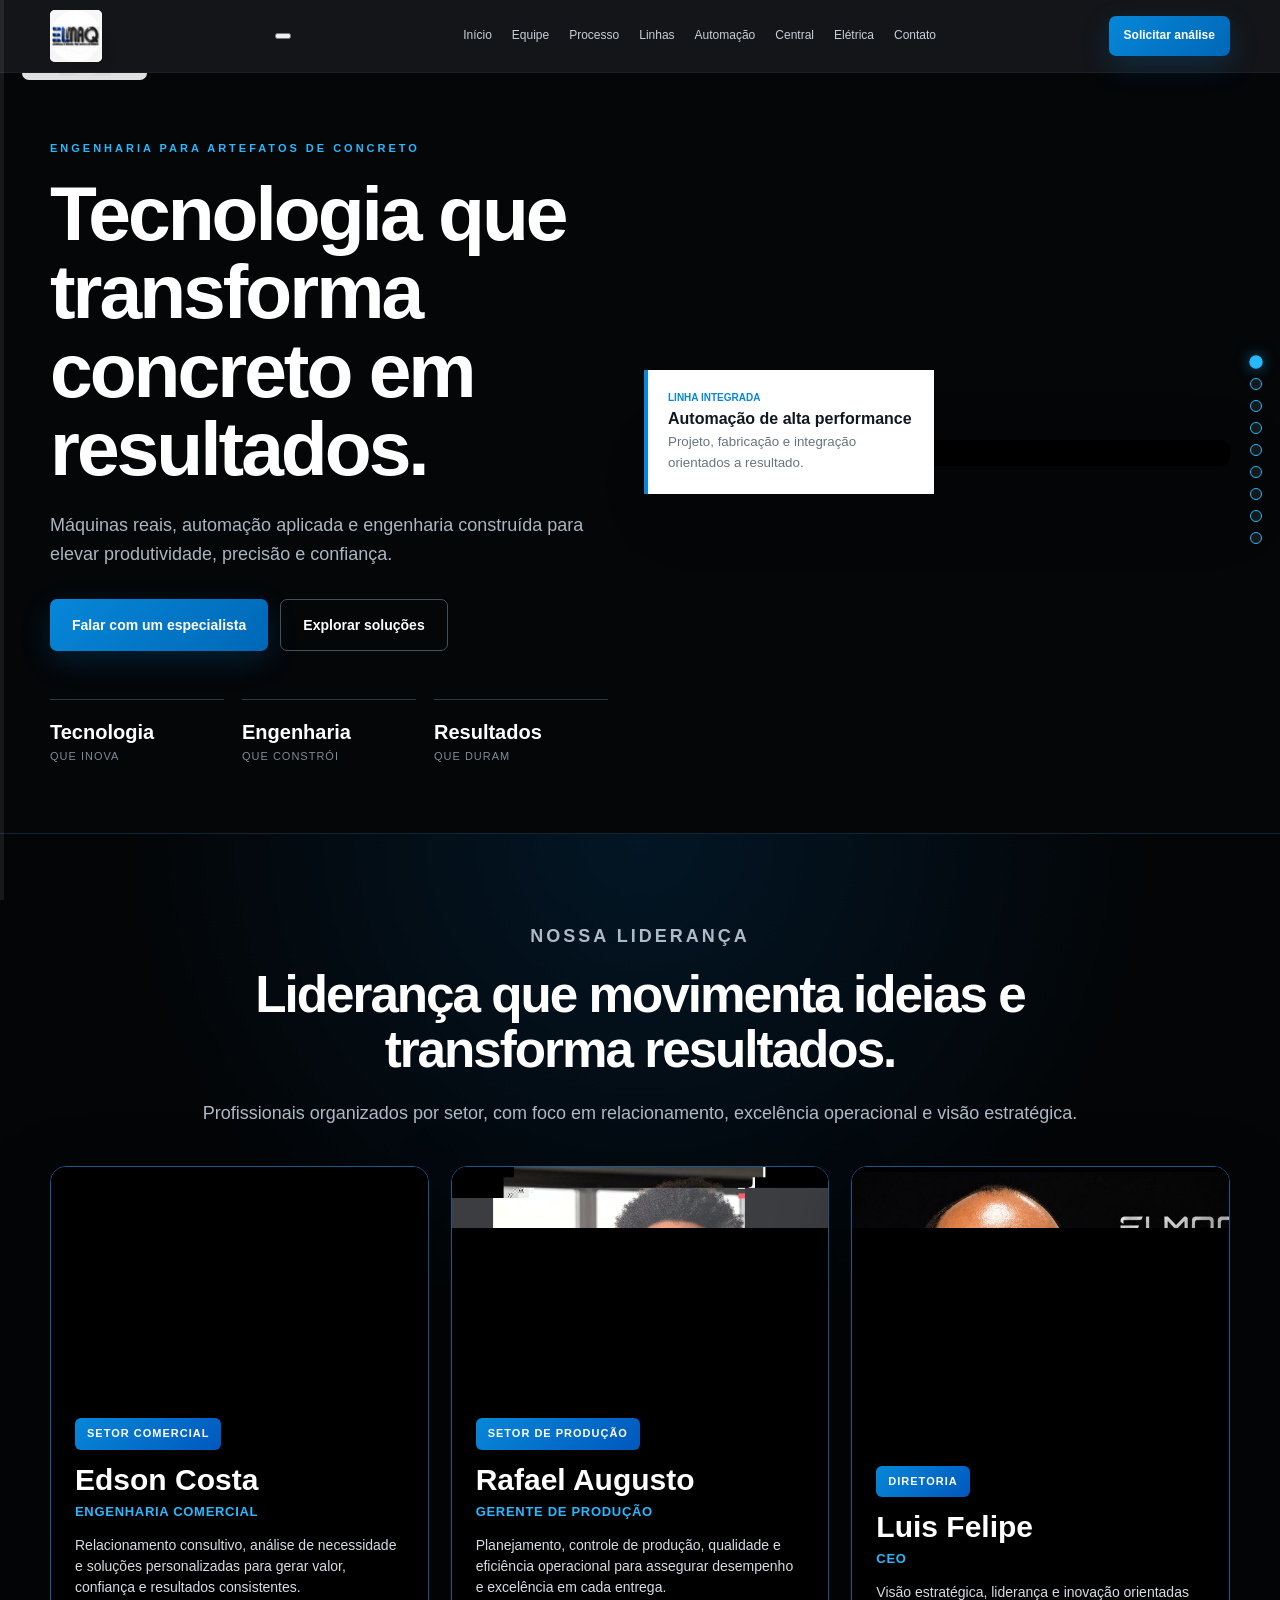
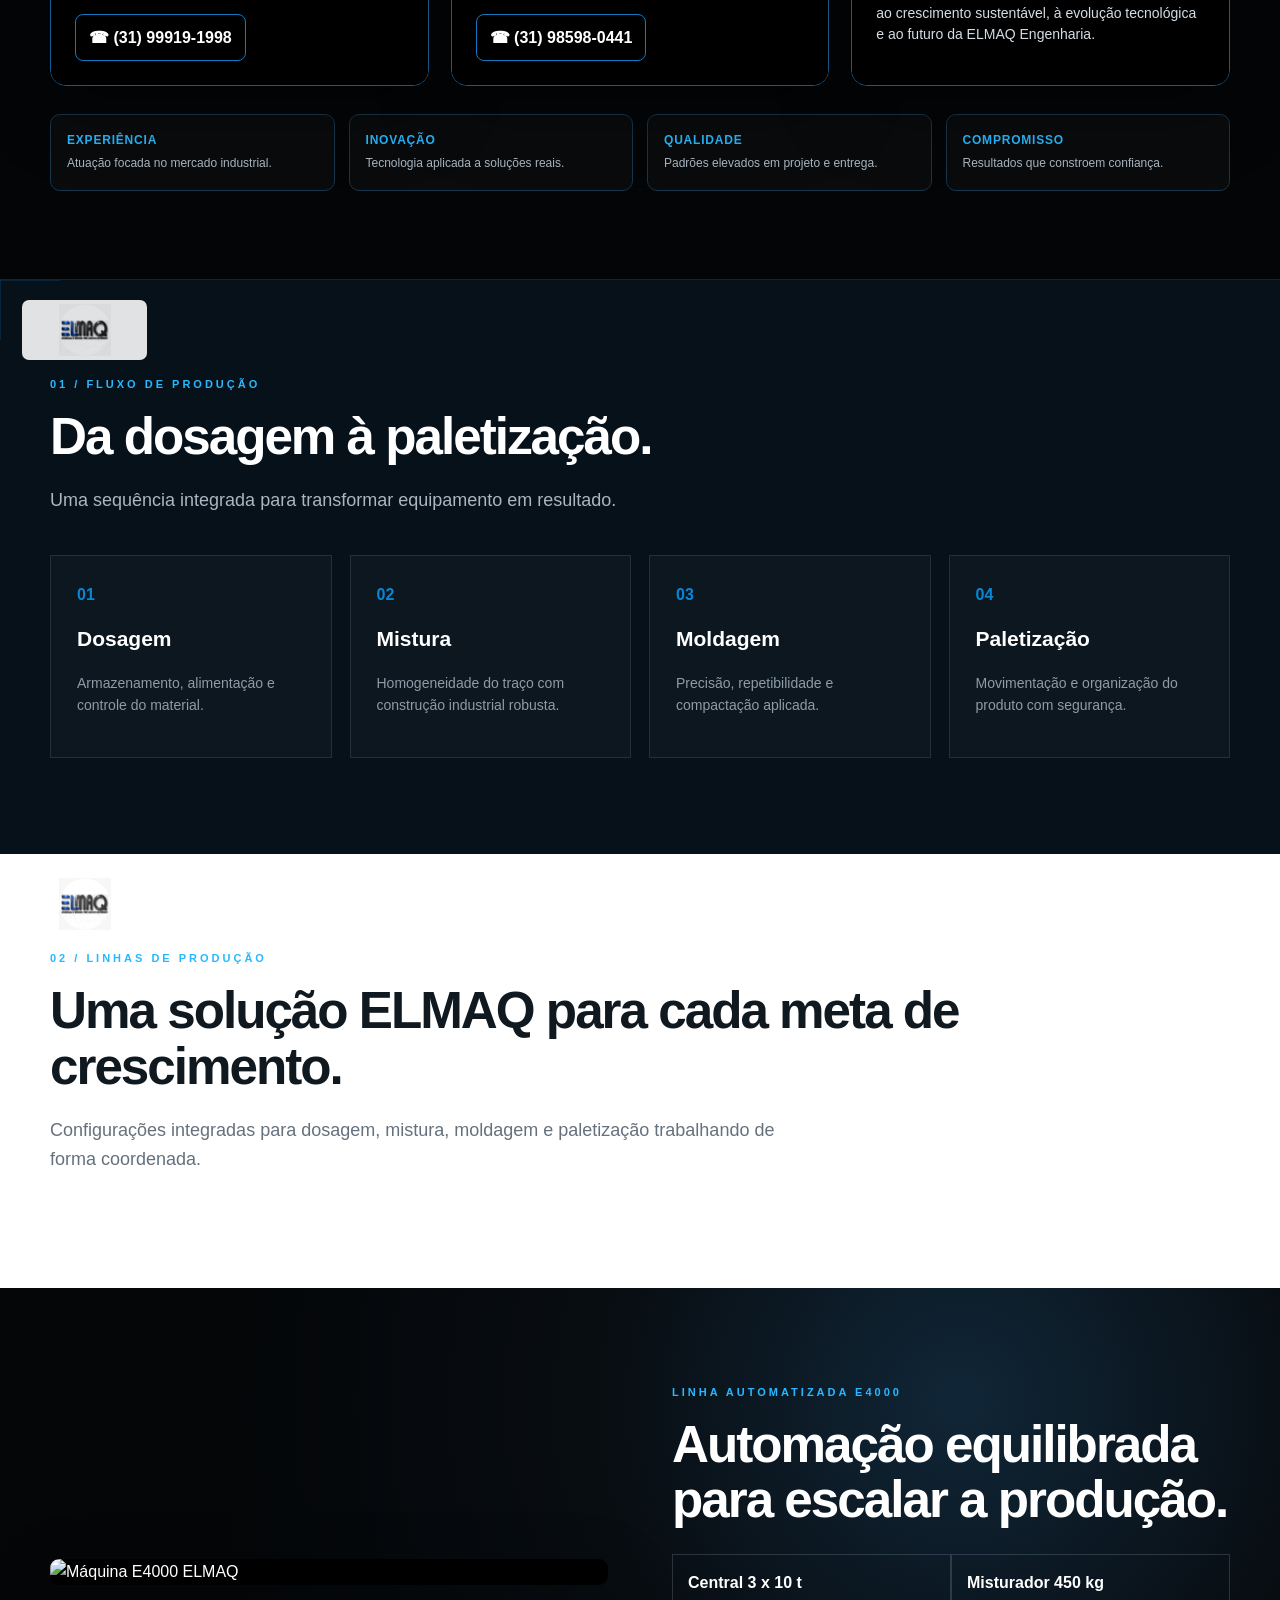
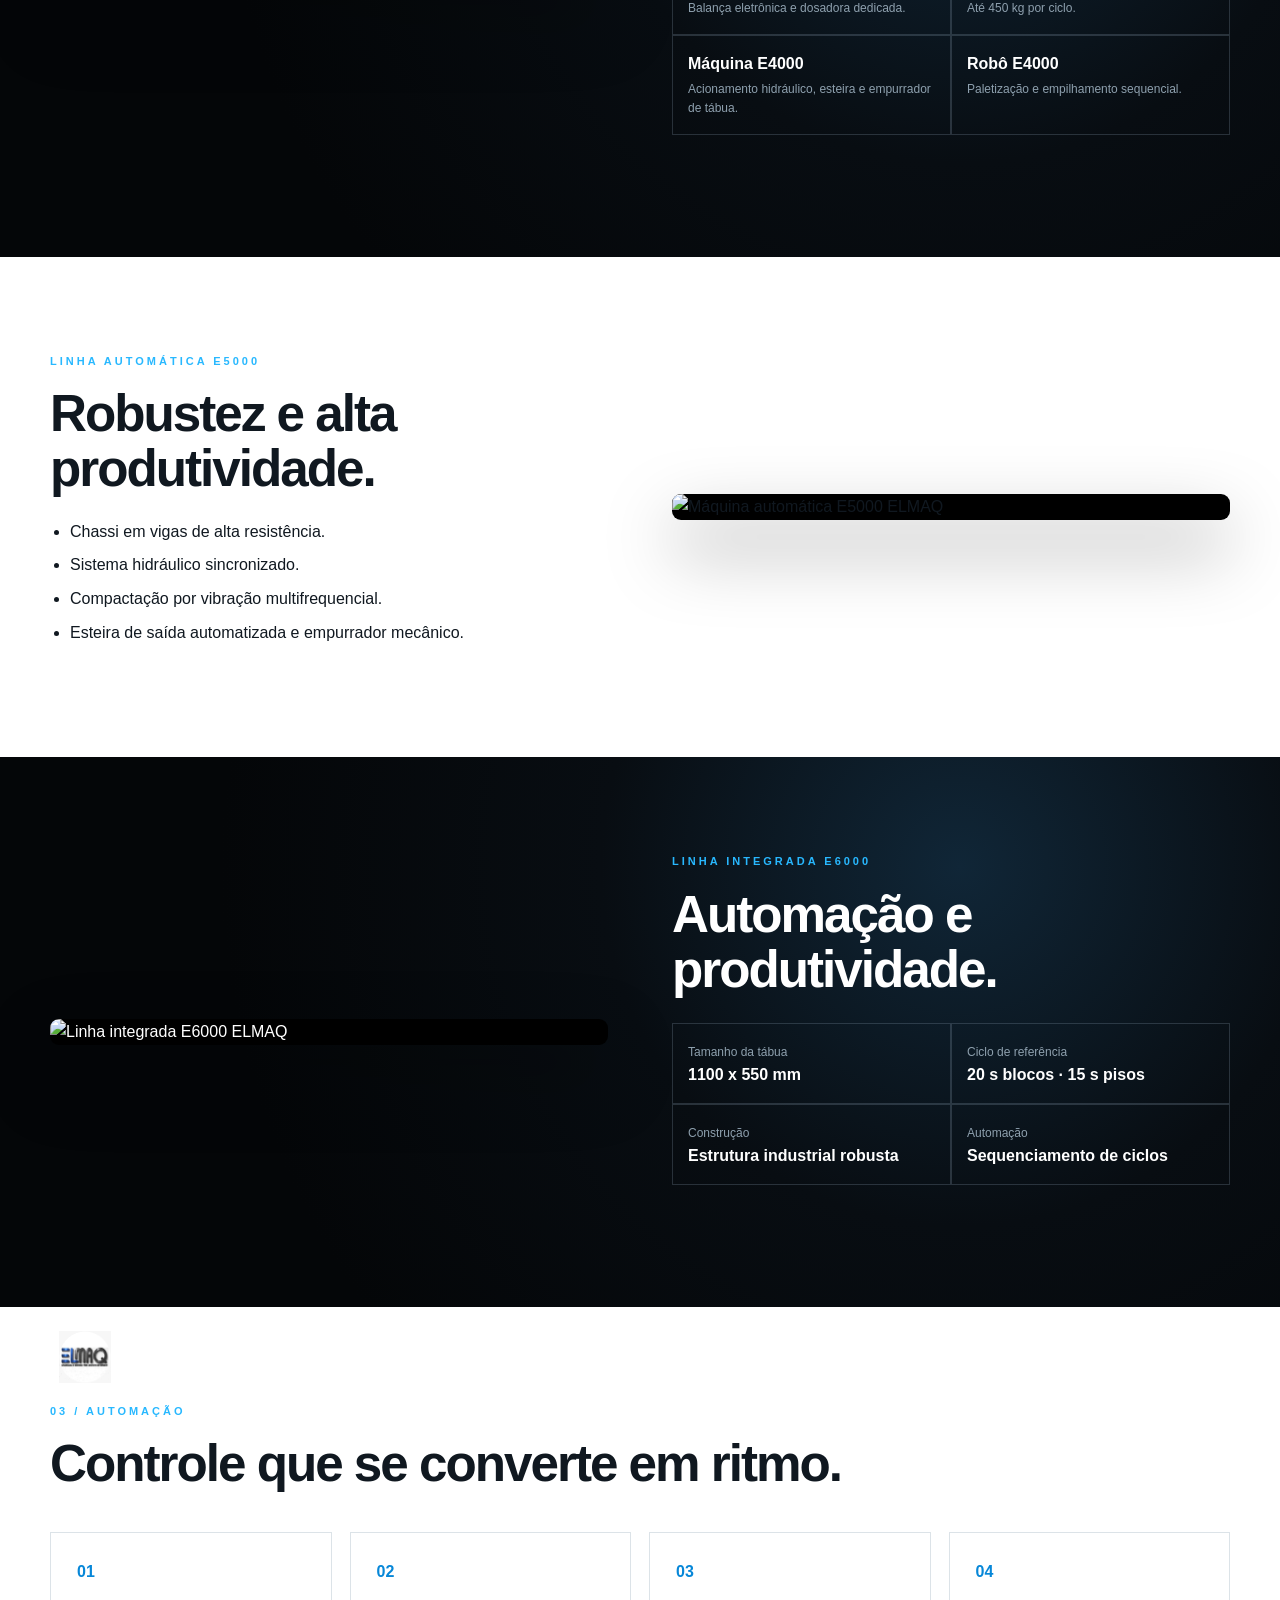
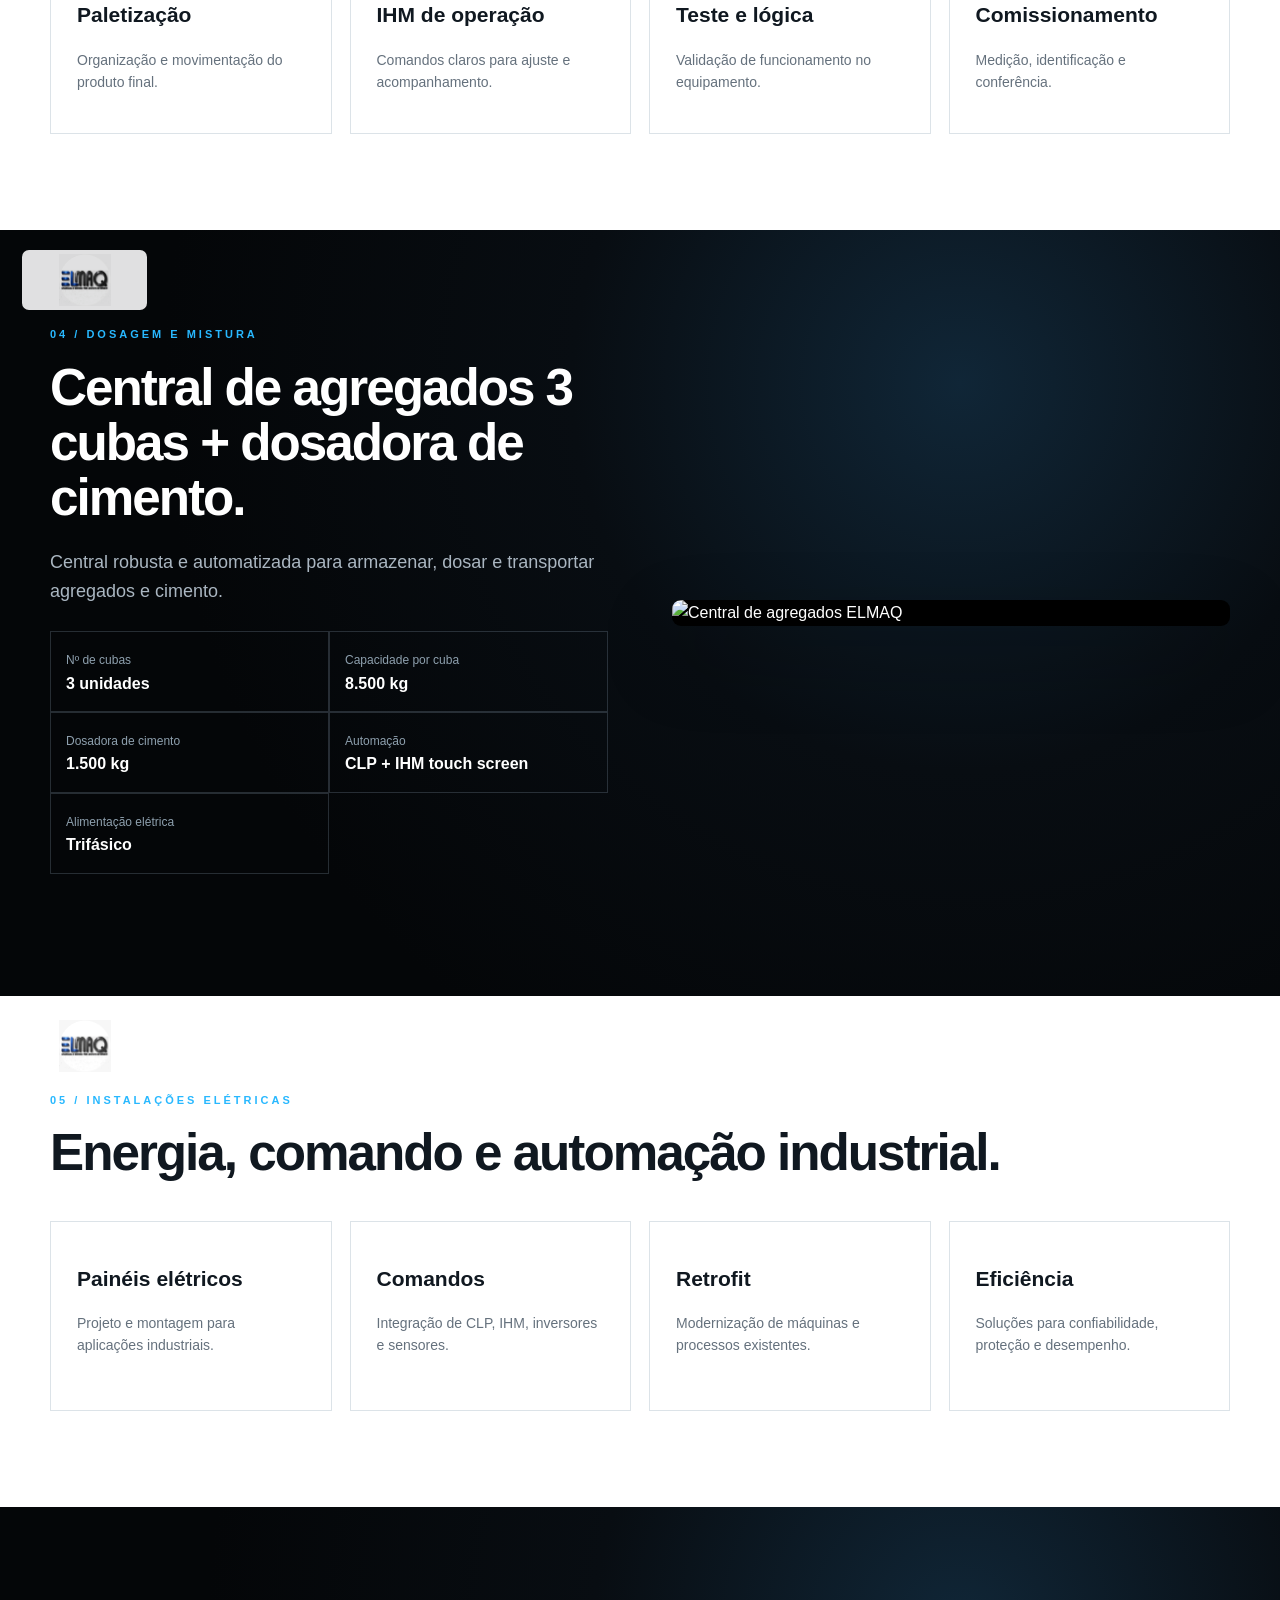
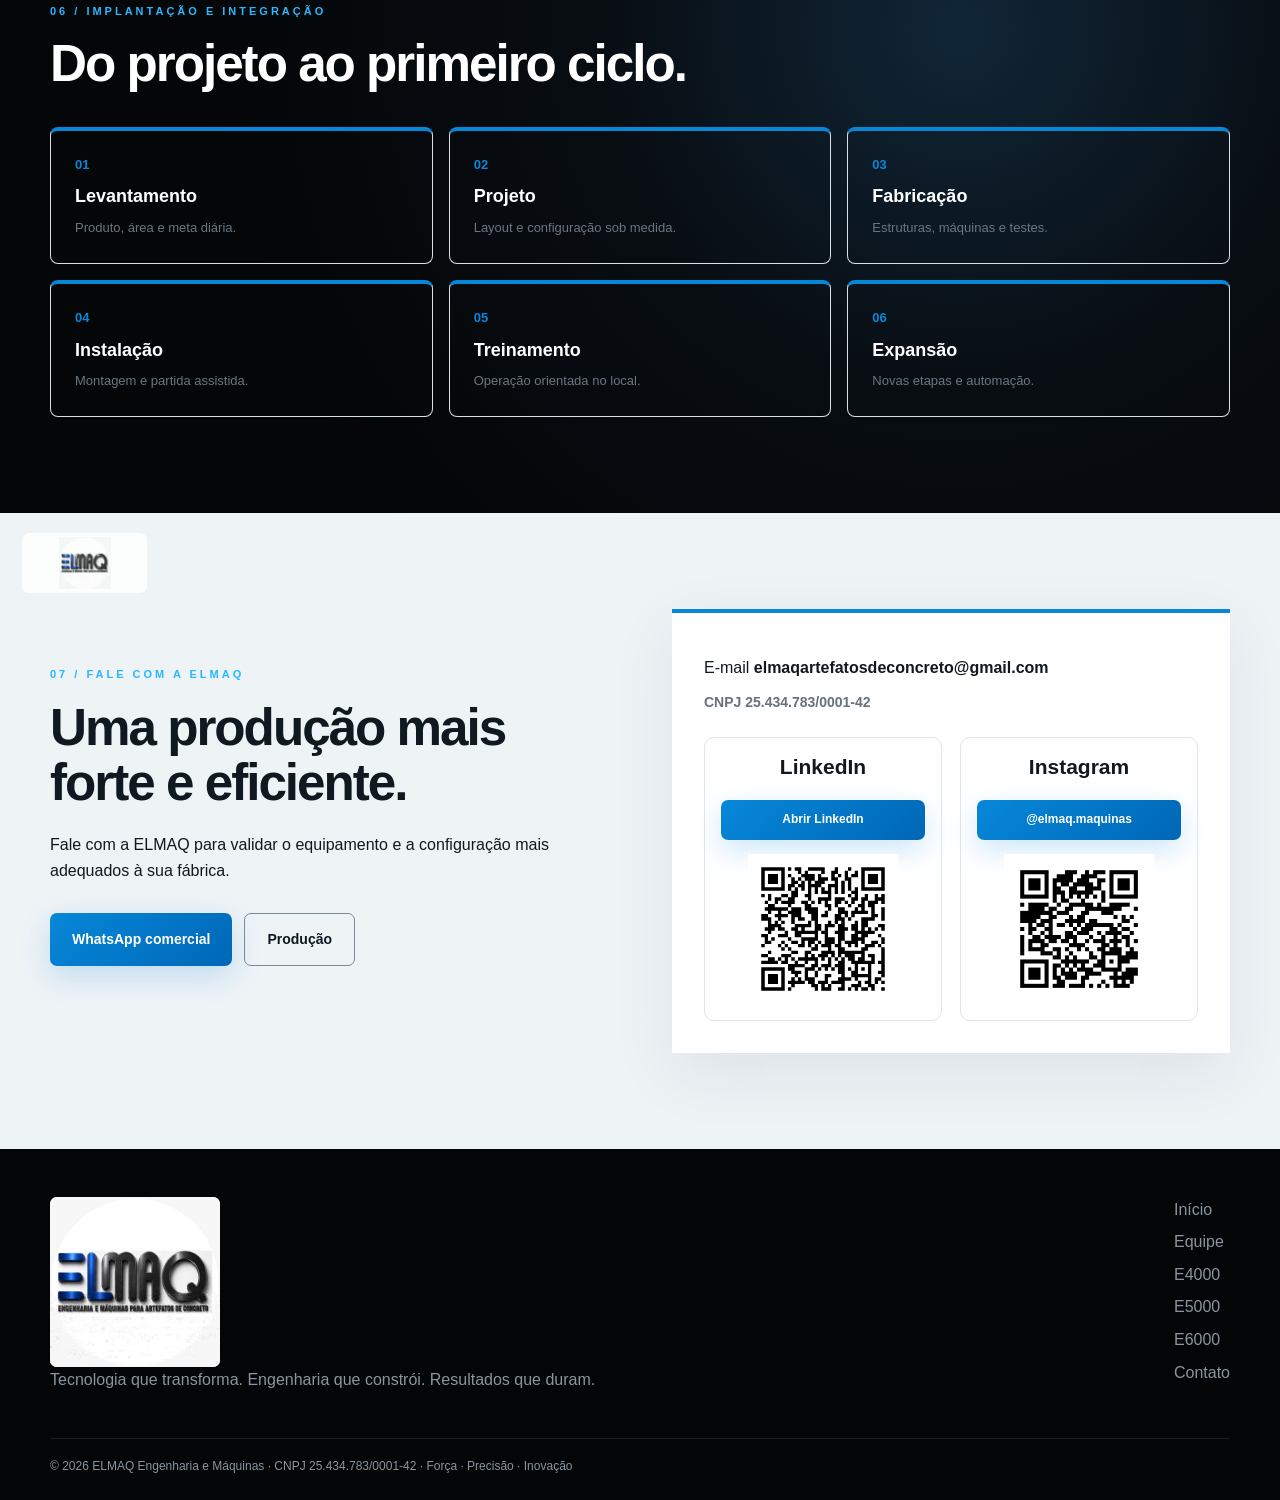
==== index.html @ 91c60cac "Atualização completa: logo, equipe, rolagem e correções gerais" ====
<!doctype html>
<html lang="pt-BR">
<head>
  <meta charset="utf-8" />
  <meta name="viewport" content="width=device-width,initial-scale=1" />
  <title>ELMAQ Engenharia | Máquinas para Artefatos de Concreto</title>
  <meta name="description" content="ELMAQ Engenharia — máquinas, automação, dosagem, mistura, elétrica e integração para artefatos de concreto." />
  <link rel="canonical" href="https://elmaq-engenharia-site.vercel.app/" />
  <link rel="icon" type="image/jpeg" href="/assets/logo-elmaq-site.jpg?v=6" />
  <meta property="og:title" content="ELMAQ Engenharia | Máquinas para Artefatos de Concreto" />
  <meta property="og:description" content="Tecnologia, máquinas e automação para transformar concreto em resultados." />
  <meta property="og:image" content="https://elmaq-engenharia-site.vercel.app/assets/logo-elmaq-site.jpg?v=6" />
  <meta property="og:url" content="https://elmaq-engenharia-site.vercel.app/" />
  <meta property="og:type" content="website" />
  <meta property="og:locale" content="pt_BR" />
  <meta name="twitter:card" content="summary_large_image" />
  <meta name="twitter:title" content="ELMAQ Engenharia | Máquinas para Artefatos de Concreto" />
  <meta name="twitter:description" content="Máquinas, automação e engenharia para artefatos de concreto." />
  <meta name="twitter:image" content="https://elmaq-engenharia-site.vercel.app/assets/logo-elmaq-site.jpg?v=6" />
  <link rel="stylesheet" href="styles.css?v=6" />
  <link rel="stylesheet" href="team.css?v=6" />
</head>
<body>
<div class="scroll-progress" aria-hidden="true"><span></span></div>
<aside class="scroll-nav" aria-label="Navegação rápida">
  <a href="#inicio" data-label="Início" class="active"></a>
  <a href="#equipe-elmaq" data-label="Equipe"></a>
  <a href="#fluxo" data-label="Processo"></a>
  <a href="#linhas" data-label="Linhas"></a>
  <a href="#automacao" data-label="Automação"></a>
  <a href="#central" data-label="Central"></a>
  <a href="#energia" data-label="Elétrica"></a>
  <a href="#implantacao" data-label="Implantação"></a>
  <a href="#contato" data-label="Contato"></a>
</aside>

<header class="topbar">
  <a class="brand brand-image" href="#inicio"><img src="assets/logo-elmaq-site.jpg?v=6" alt="ELMAQ Engenharia e Máquinas para Artefatos de Concreto" /></a>
  <button class="menu-toggle" type="button" aria-label="Abrir menu" aria-expanded="false" aria-controls="main-menu"><span></span><span></span><span></span></button>
  <nav id="main-menu" class="main-menu">
    <a href="#inicio">Início</a><a href="#equipe-elmaq">Equipe</a><a href="#fluxo">Processo</a><a href="#linhas">Linhas</a><a href="#automacao">Automação</a><a href="#central">Central</a><a href="#energia">Elétrica</a><a href="#contato">Contato</a>
  </nav>
  <a class="btn btn-sm topbar-cta" href="https://wa.me/5531999191998" target="_blank" rel="noopener">Solicitar análise</a>
</header>

<main>
<section id="inicio" class="hero section-dark tracked-section">
  <img class="section-logo" src="assets/logo-elmaq-site.jpg?v=6" alt="" aria-hidden="true" />
  <div class="wrap hero-grid reveal">
    <div><p class="eyebrow">Engenharia para artefatos de concreto</p><h1>Tecnologia que transforma concreto em resultados.</h1><p class="lead">Máquinas reais, automação aplicada e engenharia construída para elevar produtividade, precisão e confiança.</p><div class="actions"><a class="btn" href="https://wa.me/5531999191998" target="_blank" rel="noopener">Falar com um especialista</a><a class="btn ghost" href="#linhas">Explorar soluções</a></div><div class="stats"><div><strong>Tecnologia</strong><span>que inova</span></div><div><strong>Engenharia</strong><span>que constrói</span></div><div><strong>Resultados</strong><span>que duram</span></div></div></div>
    <div class="hero-media"><img src="https://elmaq-engenharia.gaunt-zephyr-1m.chatgpt.site/images/linha-integrada-e6000-nova.webp" alt="Linha integrada E6000 ELMAQ" /><div class="media-card"><span>Linha integrada</span><strong>Automação de alta performance</strong><small>Projeto, fabricação e integração orientados a resultado.</small></div></div>
  </div>
</section>

<section id="equipe-elmaq" class="elmaq-team tracked-section">
  <div class="wrap">
    <div class="elmaq-team-head reveal"><p class="eyebrow">Nossa liderança</p><h2>Liderança que movimenta ideias e transforma resultados.</h2><p>Profissionais organizados por setor, com foco em relacionamento, excelência operacional e visão estratégica.</p></div>
    <div class="elmaq-team-grid reveal">
      <article class="elmaq-person"><img src="assets/edson-costa.jpg?v=6" alt="Edson Costa - Engenharia Comercial"><div class="elmaq-person-content"><span class="elmaq-sector">Setor Comercial</span><h3>Edson Costa</h3><span class="elmaq-role">Engenharia Comercial</span><p>Relacionamento consultivo, análise de necessidade e soluções personalizadas para gerar valor, confiança e resultados consistentes.</p><a class="elmaq-contact" href="tel:+5531999191998">☎ (31) 99919-1998</a></div></article>
      <article class="elmaq-person"><img src="assets/rafael-augusto.jpg?v=6" alt="Rafael Augusto - Gerente de Produção"><div class="elmaq-person-content"><span class="elmaq-sector">Setor de Produção</span><h3>Rafael Augusto</h3><span class="elmaq-role">Gerente de Produção</span><p>Planejamento, controle de produção, qualidade e eficiência operacional para assegurar desempenho e excelência em cada entrega.</p><a class="elmaq-contact" href="tel:+5531985980441">☎ (31) 98598-0441</a></div></article>
      <article class="elmaq-person"><img src="assets/luis-felipe.jpg?v=6" alt="Luis Felipe - CEO da ELMAQ Engenharia"><div class="elmaq-person-content"><span class="elmaq-sector">Diretoria</span><h3>Luis Felipe</h3><span class="elmaq-role">CEO</span><p>Visão estratégica, liderança e inovação orientadas ao crescimento sustentável, à evolução tecnológica e ao futuro da ELMAQ Engenharia.</p></div></article>
    </div>
    <div class="elmaq-values reveal"><div class="elmaq-value"><strong>Experiência</strong><span>Atuação focada no mercado industrial.</span></div><div class="elmaq-value"><strong>Inovação</strong><span>Tecnologia aplicada a soluções reais.</span></div><div class="elmaq-value"><strong>Qualidade</strong><span>Padrões elevados em projeto e entrega.</span></div><div class="elmaq-value"><strong>Compromisso</strong><span>Resultados que constroem confiança.</span></div></div>
  </div>
</section>

<section id="fluxo" class="section section-grid-bg section-dark tracked-section"><img class="section-logo" src="assets/logo-elmaq-site.jpg?v=6" alt="" aria-hidden="true" /><div class="wrap reveal"><p class="eyebrow">01 / Fluxo de produção</p><h2>Da dosagem à paletização.</h2><p class="lead">Uma sequência integrada para transformar equipamento em resultado.</p><div class="cards four process"><article class="card dark"><span>01</span><h3>Dosagem</h3><p>Armazenamento, alimentação e controle do material.</p></article><article class="card dark"><span>02</span><h3>Mistura</h3><p>Homogeneidade do traço com construção industrial robusta.</p></article><article class="card dark"><span>03</span><h3>Moldagem</h3><p>Precisão, repetibilidade e compactação aplicada.</p></article><article class="card dark"><span>04</span><h3>Paletização</h3><p>Movimentação e organização do produto com segurança.</p></article></div></div></section>

<section id="linhas" class="section tracked-section"><img class="section-logo" src="assets/logo-elmaq-site.jpg?v=6" alt="" aria-hidden="true" /><div class="wrap reveal"><p class="eyebrow">02 / Linhas de produção</p><h2>Uma solução ELMAQ para cada meta de crescimento.</h2><p class="section-intro">Configurações integradas para dosagem, mistura, moldagem e paletização trabalhando de forma coordenada.</p></div></section>

<section id="e4000" class="section machine-section section-dark tracked-section"><div class="wrap feature-grid reveal"><div class="feature-media"><img src="https://elmaq-engenharia.gaunt-zephyr-1m.chatgpt.site/images/maquina-frontal-premium.webp" alt="Máquina E4000 ELMAQ" /></div><div><p class="eyebrow">Linha automatizada E4000</p><h2>Automação equilibrada para escalar a produção.</h2><div class="mini-grid"><div><strong>Central 3 x 10 t</strong><span>Balança eletrônica e dosadora dedicada.</span></div><div><strong>Misturador 450 kg</strong><span>Até 450 kg por ciclo.</span></div><div><strong>Máquina E4000</strong><span>Acionamento hidráulico, esteira e empurrador de tábua.</span></div><div><strong>Robô E4000</strong><span>Paletização e empilhamento sequencial.</span></div></div></div></div></section>

<section id="e5000" class="section machine-section tracked-section"><div class="wrap feature-grid reverse reveal"><div><p class="eyebrow">Linha automática E5000</p><h2>Robustez e alta produtividade.</h2><ul class="tech-list"><li>Chassi em vigas de alta resistência.</li><li>Sistema hidráulico sincronizado.</li><li>Compactação por vibração multifrequencial.</li><li>Esteira de saída automatizada e empurrador mecânico.</li></ul></div><div class="feature-media"><img src="https://elmaq-engenharia.gaunt-zephyr-1m.chatgpt.site/images/maquina-correia-frontal.webp" alt="Máquina automática E5000 ELMAQ" /></div></div></section>

<section id="e6000" class="section machine-section section-dark tracked-section"><div class="wrap feature-grid reveal"><div class="feature-media"><img src="https://elmaq-engenharia.gaunt-zephyr-1m.chatgpt.site/images/linha-integrada-e6000-nova.webp" alt="Linha integrada E6000 ELMAQ" /></div><div><p class="eyebrow">Linha integrada E6000</p><h2>Automação e produtividade.</h2><div class="specs dark-specs"><div><span>Tamanho da tábua</span><strong>1100 x 550 mm</strong></div><div><span>Ciclo de referência</span><strong>20 s blocos · 15 s pisos</strong></div><div><span>Construção</span><strong>Estrutura industrial robusta</strong></div><div><span>Automação</span><strong>Sequenciamento de ciclos</strong></div></div></div></div></section>

<section id="automacao" class="section tracked-section"><img class="section-logo" src="assets/logo-elmaq-site.jpg?v=6" alt="" aria-hidden="true" /><div class="wrap reveal"><p class="eyebrow">03 / Automação</p><h2>Controle que se converte em ritmo.</h2><div class="cards four"><article class="card"><span>01</span><h3>Paletização</h3><p>Organização e movimentação do produto final.</p></article><article class="card"><span>02</span><h3>IHM de operação</h3><p>Comandos claros para ajuste e acompanhamento.</p></article><article class="card"><span>03</span><h3>Teste e lógica</h3><p>Validação de funcionamento no equipamento.</p></article><article class="card"><span>04</span><h3>Comissionamento</h3><p>Medição, identificação e conferência.</p></article></div></div></section>

<section id="central" class="section section-dark tracked-section"><img class="section-logo" src="assets/logo-elmaq-site.jpg?v=6" alt="" aria-hidden="true" /><div class="wrap feature-grid reverse reveal"><div><p class="eyebrow">04 / Dosagem e mistura</p><h2>Central de agregados 3 cubas + dosadora de cimento.</h2><p class="lead">Central robusta e automatizada para armazenar, dosar e transportar agregados e cimento.</p><div class="specs dark-specs"><div><span>Nº de cubas</span><strong>3 unidades</strong></div><div><span>Capacidade por cuba</span><strong>8.500 kg</strong></div><div><span>Dosadora de cimento</span><strong>1.500 kg</strong></div><div><span>Automação</span><strong>CLP + IHM touch screen</strong></div><div><span>Alimentação elétrica</span><strong>Trifásico</strong></div></div></div><div class="feature-media"><img src="https://elmaq-engenharia.gaunt-zephyr-1m.chatgpt.site/images/central-3-cubas-fundo-preto.png" alt="Central de agregados ELMAQ" /></div></div></section>

<section id="energia" class="section tracked-section"><img class="section-logo" src="assets/logo-elmaq-site.jpg?v=6" alt="" aria-hidden="true" /><div class="wrap reveal"><p class="eyebrow">05 / Instalações elétricas</p><h2>Energia, comando e automação industrial.</h2><div class="cards four"><article class="card"><h3>Painéis elétricos</h3><p>Projeto e montagem para aplicações industriais.</p></article><article class="card"><h3>Comandos</h3><p>Integração de CLP, IHM, inversores e sensores.</p></article><article class="card"><h3>Retrofit</h3><p>Modernização de máquinas e processos existentes.</p></article><article class="card"><h3>Eficiência</h3><p>Soluções para confiabilidade, proteção e desempenho.</p></article></div></div></section>

<section id="implantacao" class="section section-dark tracked-section"><div class="wrap reveal"><p class="eyebrow">06 / Implantação e integração</p><h2>Do projeto ao primeiro ciclo.</h2><div class="steps"><div><b>01</b><strong>Levantamento</strong><span>Produto, área e meta diária.</span></div><div><b>02</b><strong>Projeto</strong><span>Layout e configuração sob medida.</span></div><div><b>03</b><strong>Fabricação</strong><span>Estruturas, máquinas e testes.</span></div><div><b>04</b><strong>Instalação</strong><span>Montagem e partida assistida.</span></div><div><b>05</b><strong>Treinamento</strong><span>Operação orientada no local.</span></div><div><b>06</b><strong>Expansão</strong><span>Novas etapas e automação.</span></div></div></div></section>

<section id="contato" class="section contact tracked-section"><img class="section-logo" src="assets/logo-elmaq-site.jpg?v=6" alt="" aria-hidden="true" /><div class="wrap contact-grid reveal"><div><p class="eyebrow">07 / Fale com a ELMAQ</p><h2>Uma produção mais forte e eficiente.</h2><p>Fale com a ELMAQ para validar o equipamento e a configuração mais adequados à sua fábrica.</p><div class="contact-actions"><a class="btn" href="https://wa.me/5531999191998" target="_blank" rel="noopener">WhatsApp comercial</a><a class="btn ghost dark-ghost" href="https://wa.me/5531985980441" target="_blank" rel="noopener">Produção</a></div></div><div class="contact-card"><a href="mailto:elmaqartefatosdeconcreto@gmail.com">E-mail <strong>elmaqartefatosdeconcreto@gmail.com</strong></a><p><strong>CNPJ 25.434.783/0001-42</strong></p><div class="social-grid"><div><h3>LinkedIn</h3><a class="btn social-btn" href="https://www.linkedin.com/company/elmaq-engenharia-industial-artefatos-de-concreto/" target="_blank" rel="noopener">Abrir LinkedIn</a><img src="assets/qr-code-linkedin-elmaq.png" alt="QR Code LinkedIn ELMAQ" /></div><div><h3>Instagram</h3><a class="btn social-btn" href="https://www.instagram.com/elmaq.maquinas/" target="_blank" rel="noopener">@elmaq.maquinas</a><img src="assets/qr-code-instagram-elmaq.png" alt="QR Code Instagram ELMAQ" /></div></div></div></div></section>
</main>

<footer><div class="wrap footer-grid"><div><img class="footer-logo" src="assets/logo-elmaq-site.jpg?v=6" alt="ELMAQ Engenharia" /><p>Tecnologia que transforma. Engenharia que constrói. Resultados que duram.</p></div><div><a href="#inicio">Início</a><a href="#equipe-elmaq">Equipe</a><a href="#e4000">E4000</a><a href="#e5000">E5000</a><a href="#e6000">E6000</a><a href="#contato">Contato</a></div></div><div class="wrap copyright">© 2026 ELMAQ Engenharia e Máquinas · CNPJ 25.434.783/0001-42 · Força · Precisão · Inovação</div></footer>
<script src="script.js?v=6"></script>
</body>
</html>
---- styles.css ----
:root{--bg:#05070a;--panel:#0b1118;--ink:#101820;--muted:#65717d;--blue:#0787d8;--blue2:#28b8ff;--purple:#7c4dff;--green:#24d1a0;--line:#dce3e8;--white:#fff;--max:1180px}*{box-sizing:border-box}html{scroll-behavior:smooth;scroll-padding-top:82px}body{margin:0;font-family:Inter,Arial,Helvetica,sans-serif;color:var(--ink);background:#fff;line-height:1.6;overflow-x:hidden}a{color:inherit;text-decoration:none}img{display:block;max-width:100%}.wrap{width:min(var(--max),calc(100% - 40px));margin:auto}.scroll-progress{position:fixed;top:0;left:0;right:0;height:4px;z-index:100;background:rgba(255,255,255,.08)}.scroll-progress span{display:block;height:100%;width:0;background:linear-gradient(90deg,var(--blue2),var(--purple),var(--green));box-shadow:0 0 18px rgba(40,184,255,.65)}.scroll-nav{position:fixed;right:18px;top:50%;transform:translateY(-50%);z-index:60;display:flex;flex-direction:column;gap:11px}.scroll-nav a{width:11px;height:11px;border-radius:50%;background:#35505f;border:1px solid #7d99aa;position:relative;transition:.25s}.scroll-nav a.active{background:var(--blue2);transform:scale(1.35);box-shadow:0 0 0 5px rgba(40,184,255,.13)}.scroll-nav a::before{content:attr(data-label);position:absolute;right:20px;top:50%;transform:translateY(-50%) translateX(8px);opacity:0;pointer-events:none;white-space:nowrap;background:#081019;color:#fff;border:1px solid #20313f;padding:5px 8px;border-radius:5px;font-size:10px;transition:.2s}.scroll-nav a:hover::before{opacity:1;transform:translateY(-50%) translateX(0)}.topbar{position:sticky;top:0;z-index:70;display:flex;align-items:center;justify-content:space-between;gap:24px;padding:10px max(20px,calc((100% - var(--max))/2));background:rgba(5,7,10,.94);backdrop-filter:blur(14px);border-bottom:1px solid #18212a;color:#fff}.brand-image img{width:145px;height:52px;object-fit:contain;border-radius:5px;background:#fff}.topbar nav{display:flex;gap:20px;font-size:12px;color:#c8d0d8}.topbar nav a:hover{color:var(--blue2)}.btn{display:inline-flex;align-items:center;justify-content:center;background:linear-gradient(135deg,var(--blue),#0067b7);color:#fff;padding:14px 22px;border-radius:7px;font-weight:800;font-size:14px;box-shadow:0 10px 30px rgba(0,132,220,.2);transition:.2s}.btn:hover{transform:translateY(-2px);box-shadow:0 14px 34px rgba(0,132,220,.3)}.btn-sm{padding:10px 15px;font-size:12px}.ghost{background:transparent;border:1px solid #44515d;box-shadow:none}.dark-ghost{color:#0c1822;border-color:#7a8a96}.section{position:relative;padding:96px 0;overflow:hidden}.section-dark{background-color:#040608;background-image:radial-gradient(circle at 75% 20%,#102637 0,#080d12 34%,#040608 70%);background-repeat:no-repeat;background-size:cover;color:#fff}.section-grid-bg{background-color:#07111a;background-image:linear-gradient(rgba(0,156,255,.15) 1px,transparent 1px),linear-gradient(90deg,rgba(0,156,255,.15) 1px,transparent 1px);background-size:60px 60px}.section-logo{position:absolute;top:20px;left:22px;width:125px;height:60px;object-fit:contain;background:#fff;border-radius:7px;padding:4px;opacity:.88;z-index:1}.eyebrow{text-transform:uppercase;letter-spacing:3px;font-weight:800;font-size:11px;color:var(--blue2);margin:0 0 16px}.hero{min-height:760px;display:flex;align-items:center;background-image:none}.hero-grid,.feature-grid,.contact-grid{display:grid;grid-template-columns:1fr 1fr;gap:64px;align-items:center}h1,h2,h3,p{margin-top:0}h1{font-size:clamp(44px,6vw,78px);line-height:1.02;letter-spacing:-3px;margin-bottom:24px}h2{font-size:clamp(34px,4vw,56px);line-height:1.08;letter-spacing:-2px;margin-bottom:22px}h3{font-size:21px;line-height:1.2}.lead,.section-intro{font-size:18px;color:#aab6c1;max-width:760px}.section:not(.section-dark) .section-intro{color:var(--muted)}.actions,.contact-actions{display:flex;gap:12px;flex-wrap:wrap;margin:30px 0}.stats{display:grid;grid-template-columns:repeat(3,1fr);gap:18px;margin-top:48px}.stats div{border-top:1px solid #2b3742;padding-top:16px}.stats strong,.stats span{display:block}.stats strong{font-size:20px}.stats span{font-size:11px;color:#7f8c98;text-transform:uppercase;letter-spacing:1px}.hero-media,.feature-media{position:relative}.hero-media img,.feature-media img{width:100%;border-radius:9px;background:#000;box-shadow:0 30px 70px rgba(0,0,0,.35)}.media-card{position:absolute;left:-28px;bottom:-28px;background:#fff;color:#101820;padding:20px;width:290px;border-left:4px solid var(--blue)}.media-card span,.media-card strong,.media-card small{display:block}.media-card span{font-size:10px;color:var(--blue);font-weight:900;text-transform:uppercase}.media-card small{color:#687480}.cards{display:grid;gap:18px;margin-top:40px}.cards.four{grid-template-columns:repeat(4,1fr)}.cards.three{grid-template-columns:repeat(3,1fr)}.card{padding:26px;border:1px solid var(--line);background:#fff;min-height:190px;transition:.25s}.card:hover{transform:translateY(-5px);box-shadow:0 16px 30px rgba(20,40,60,.09)}.card>span{color:var(--blue);font-weight:900}.card h3{margin-top:18px}.card p{color:var(--muted);font-size:14px}.card.dark{background:rgba(255,255,255,.025);border-color:#23303b}.card.dark p{color:#8d9ca8}.mini-grid,.specs{display:grid;grid-template-columns:1fr 1fr;gap:0;margin:26px 0}.mini-grid div,.specs div{padding:15px;border:1px solid rgba(140,160,180,.25)}.mini-grid strong,.mini-grid span,.specs span,.specs strong{display:block}.mini-grid span,.specs span{font-size:12px;color:#71808c;margin-top:4px}.section-dark .mini-grid span,.dark-specs span{color:#8ea0ae}.numbers{display:grid;gap:12px;margin:24px 0}.numbers.three{grid-template-columns:repeat(3,1fr)}.numbers.four{grid-template-columns:repeat(4,1fr)}.numbers.five{grid-template-columns:repeat(5,1fr)}.numbers div{border:1px solid #29465a;border-top:4px solid var(--blue2);border-radius:8px;padding:15px;text-align:center}.numbers b,.numbers span{display:block}.numbers b{font-size:25px;color:var(--blue2)}.numbers span{font-size:10px;text-transform:uppercase;letter-spacing:.7px;margin-top:4px}.subhead{margin-top:28px}.note{font-size:12px;color:#8fa0ac}.tech-list{padding-left:20px}.tech-list li{margin:8px 0}.commercial-strip{display:grid;grid-template-columns:repeat(3,1fr);gap:12px;margin-top:35px}.commercial-strip div{background:#0d2a47;color:#fff;padding:20px;border-top:4px solid var(--blue2);border-radius:7px}.commercial-strip span,.commercial-strip strong{display:block}.commercial-strip span{font-size:13px;color:#b8c5d0;margin-top:6px}.benefits{display:flex;flex-wrap:wrap;gap:12px;margin-top:28px}.benefits span{padding:10px 14px;border:1px solid #2e4655;border-radius:999px;color:#cde5f3;font-size:12px}.steps{display:grid;grid-template-columns:repeat(3,1fr);gap:16px;margin-top:35px}.steps div{padding:24px;border:1px solid #d6e1e8;border-top:4px solid var(--blue);border-radius:8px}.steps b,.steps strong,.steps span{display:block}.steps b{color:var(--blue);font-size:13px}.steps strong{font-size:18px;margin:7px 0}.steps span{color:#697781;font-size:13px}.contact{background:#eef3f6;background-image:none}.contact-card{background:#fff;padding:32px;border-top:4px solid var(--blue);box-shadow:0 20px 60px rgba(20,40,60,.08)}.contact-card>a{display:block;padding:10px 0}.contact-card p{color:#66727d;font-size:14px}.social-grid{display:grid;grid-template-columns:1fr 1fr;gap:18px;margin-top:24px}.social-grid>div{border:1px solid #dde6ec;border-radius:10px;padding:16px;text-align:center}.social-grid img{width:150px;margin:14px auto 0}.social-btn{width:100%;padding:10px;font-size:12px}.footer-logo{width:170px;border-radius:7px;background:#fff}.footer-grid{display:flex;justify-content:space-between;gap:40px}footer{background:#030507;background-image:none;color:#8996a1;padding:48px 0 24px}.footer-grid strong{color:#fff}.footer-grid a{display:block;margin-bottom:7px}.copyright{border-top:1px solid #18212a;margin-top:30px;padding-top:18px;font-size:12px}.reveal{opacity:0;transform:translateY(28px);transition:opacity .7s ease,transform .7s ease}.reveal.visible{opacity:1;transform:none}@media(max-width:980px){.topbar nav{display:none}.hero-grid,.feature-grid,.contact-grid{grid-template-columns:1fr;gap:44px}.feature-grid.reverse>div:first-child{order:initial}.cards.four,.cards.three,.commercial-strip,.steps{grid-template-columns:1fr 1fr}.numbers.five{grid-template-columns:repeat(3,1fr)}.scroll-nav{right:8px}.section-logo{width:100px;height:48px}}@media(max-width:650px){.wrap{width:min(var(--max),calc(100% - 28px))}.topbar .btn{display:none}.brand-image img{width:120px}.section{padding:72px 0}.section-logo{position:relative;top:auto;left:auto;margin:0 0 20px 14px;width:110px}.hero{min-height:auto}.cards.four,.cards.three,.commercial-strip,.steps,.numbers.three,.numbers.four,.numbers.five,.mini-grid,.specs,.social-grid,.stats{grid-template-columns:1fr}.actions{flex-direction:column}.media-card{position:relative;left:auto;bottom:auto;width:auto;margin-top:10px}.scroll-nav{display:none}.footer-grid{flex-direction:column}}
---- team.css ----
/* ELMAQ v6 — equipe, logo e navegação */
.elmaq-team{background:#030507;color:#fff;padding:88px 0;border-top:1px solid #132435;border-bottom:1px solid #132435;position:relative;overflow:hidden}.elmaq-team:before{content:"";position:absolute;inset:0;background:radial-gradient(circle at 50% 0,rgba(0,125,220,.14),transparent 42%);pointer-events:none}.elmaq-team .wrap{position:relative;z-index:1}.elmaq-team-head{text-align:center;max-width:900px;margin:0 auto 38px}.elmaq-team-head h2{color:#fff}.elmaq-team-head p{color:#aebbc6;font-size:18px}.elmaq-team-grid{display:grid;grid-template-columns:repeat(3,1fr);gap:22px}.elmaq-person{position:relative;min-height:520px;border:1px solid #165b8f;border-radius:16px;overflow:hidden;background:#000;box-shadow:0 24px 70px rgba(0,0,0,.34);display:flex;flex-direction:column;justify-content:flex-end}.elmaq-person:after{content:"";position:absolute;inset:0;background:linear-gradient(180deg,transparent 34%,rgba(0,0,0,.48) 58%,#000 100%);pointer-events:none}.elmaq-person img{position:absolute;inset:0;width:100%;height:100%;object-fit:cover;object-position:center top;background:#000}.elmaq-person-content{position:relative;z-index:2;padding:250px 24px 24px}.elmaq-sector{display:inline-block;background:linear-gradient(135deg,#0787d8,#0058bd);padding:7px 12px;border-radius:6px;color:#fff;font-weight:900;font-size:11px;letter-spacing:1px;text-transform:uppercase;margin-bottom:12px}.elmaq-person h3{font-size:30px;color:#fff;margin:0 0 4px}.elmaq-role{display:block;color:#28b8ff;font-weight:800;text-transform:uppercase;font-size:13px;letter-spacing:.7px;margin-bottom:12px}.elmaq-person p{color:#d4dde4;font-size:14px;line-height:1.5;margin-bottom:16px}.elmaq-contact{display:inline-flex;align-items:center;gap:8px;border:1px solid #1678be;border-radius:8px;padding:10px 13px;color:#fff;font-weight:800;text-decoration:none}.elmaq-values{display:grid;grid-template-columns:repeat(4,1fr);gap:14px;margin-top:28px}.elmaq-value{border:1px solid #17354b;border-radius:10px;padding:16px;background:rgba(255,255,255,.025)}.elmaq-value strong{display:block;color:#28b8ff;text-transform:uppercase;font-size:12px;letter-spacing:.8px}.elmaq-value span{display:block;color:#aab7c2;font-size:12px;margin-top:4px}
.brand-image img,.footer-logo{object-fit:contain!important;background:#fff!important}.brand-image img{display:block;max-height:64px;width:auto}.section-logo{object-fit:contain!important;background:#fff!important}
.scroll-progress{position:fixed!important;top:0!important;right:0!important;width:4px!important;height:100vh!important;background:rgba(255,255,255,.08)!important;z-index:9999!important;pointer-events:none!important}.scroll-progress span{display:block!important;width:100%!important;height:0;background:linear-gradient(180deg,#0ea5ff,#0058bd)!important;border-radius:999px;transition:height .1s linear}.scroll-nav{position:fixed!important;right:18px!important;top:50%!important;transform:translateY(-50%)!important;display:flex!important;flex-direction:column!important;gap:10px!important;z-index:9998!important}.scroll-nav a{position:relative;width:12px!important;height:12px!important;border-radius:50%!important;border:1px solid #28b8ff!important;background:rgba(255,255,255,.08)!important;transition:.2s ease!important}.scroll-nav a:after{content:attr(data-label);position:absolute;right:22px;top:50%;transform:translateY(-50%);background:#07131d;color:#fff;border:1px solid #19425d;padding:6px 9px;border-radius:7px;font-size:11px;white-space:nowrap;opacity:0;pointer-events:none;transition:.2s}.scroll-nav a:hover:after{opacity:1}.scroll-nav a.active,.scroll-nav a:hover{background:#28b8ff!important;box-shadow:0 0 12px rgba(40,184,255,.55)!important;transform:scale(1.12)!important}
.robot-arm,.bg-robot,.robotic-arm,.robot-background{display:none!important;background-image:none!important}
@media(max-width:980px){.elmaq-team-grid{grid-template-columns:1fr}.elmaq-person{min-height:560px}.elmaq-person-content{padding-top:310px}.elmaq-values{grid-template-columns:1fr 1fr}.scroll-nav{right:10px!important}.scroll-nav a:after{display:none}.brand-image img{max-height:52px}}
@media(max-width:650px){.elmaq-team{padding:64px 0}.elmaq-person{min-height:520px}.elmaq-person-content{padding:280px 18px 20px}.elmaq-person h3{font-size:26px}.elmaq-values{grid-template-columns:1fr}.elmaq-team-head p{font-size:16px}.scroll-nav{display:none!important}}
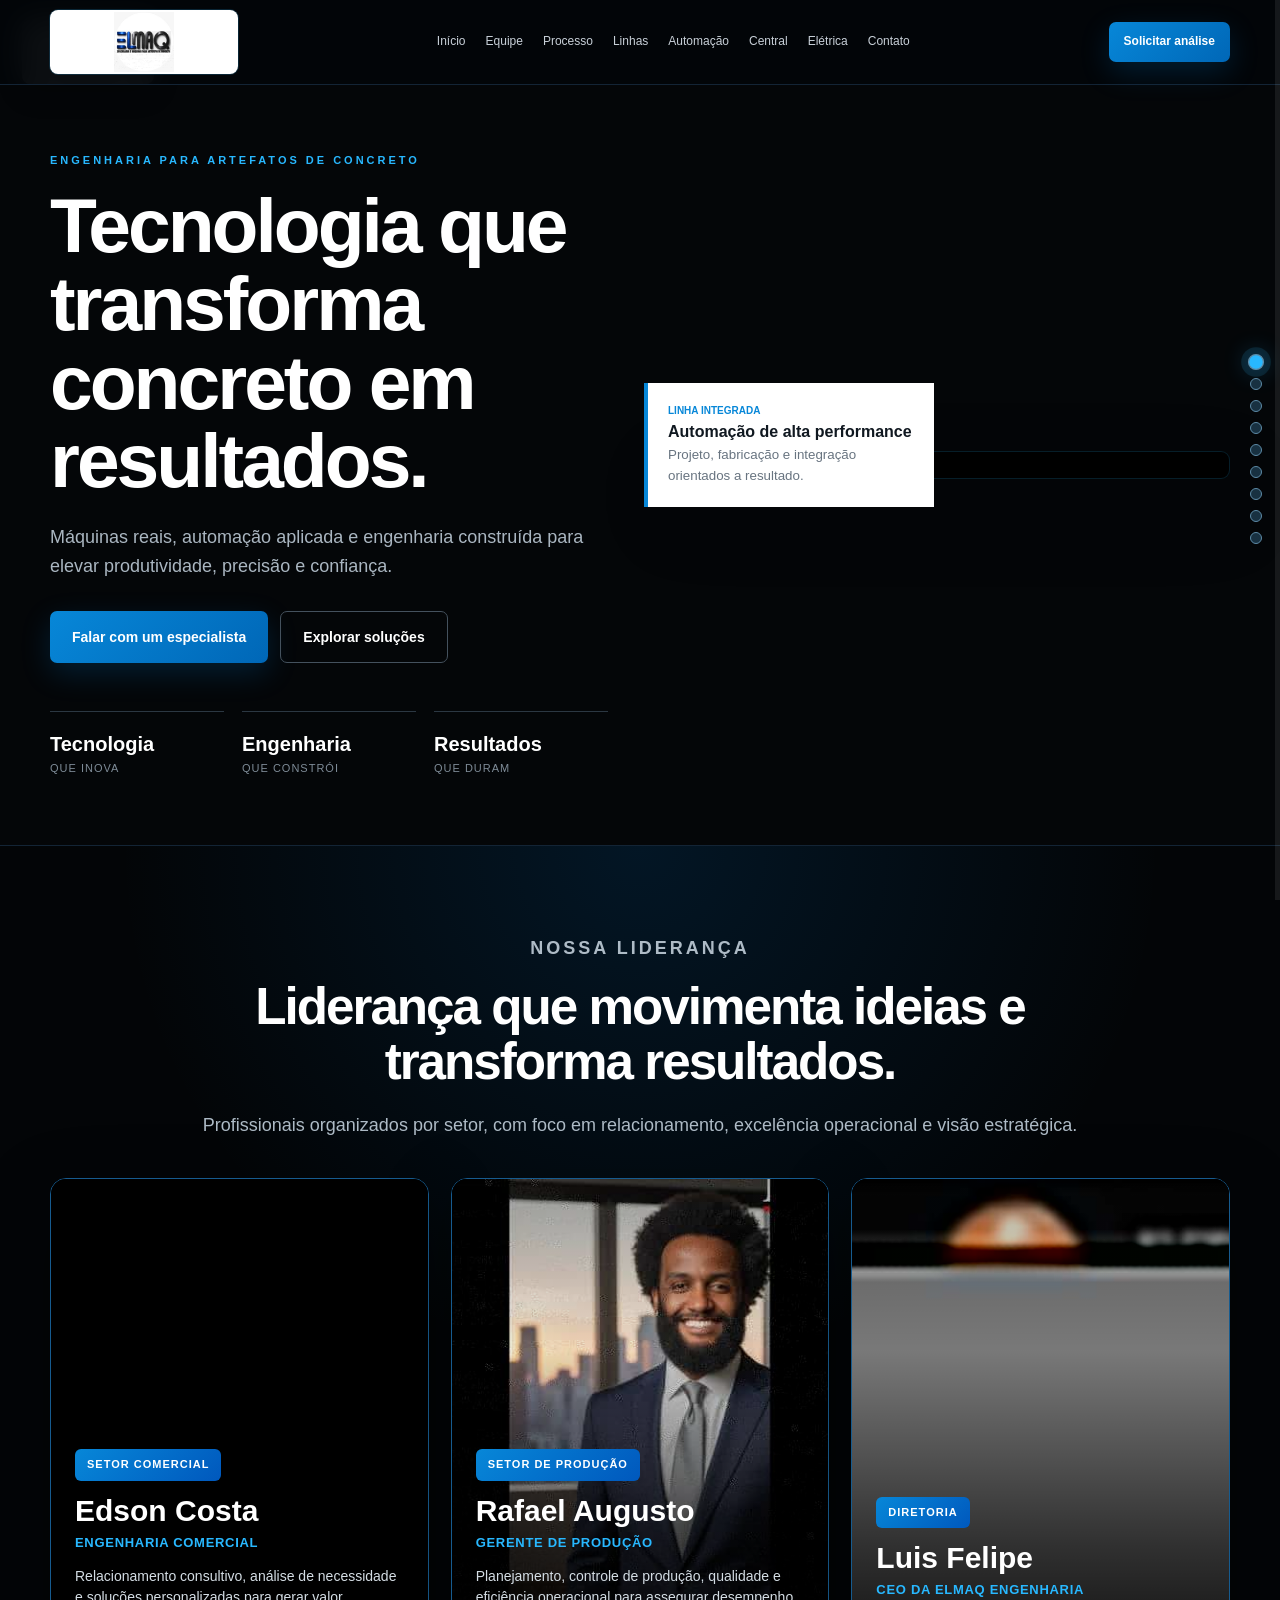
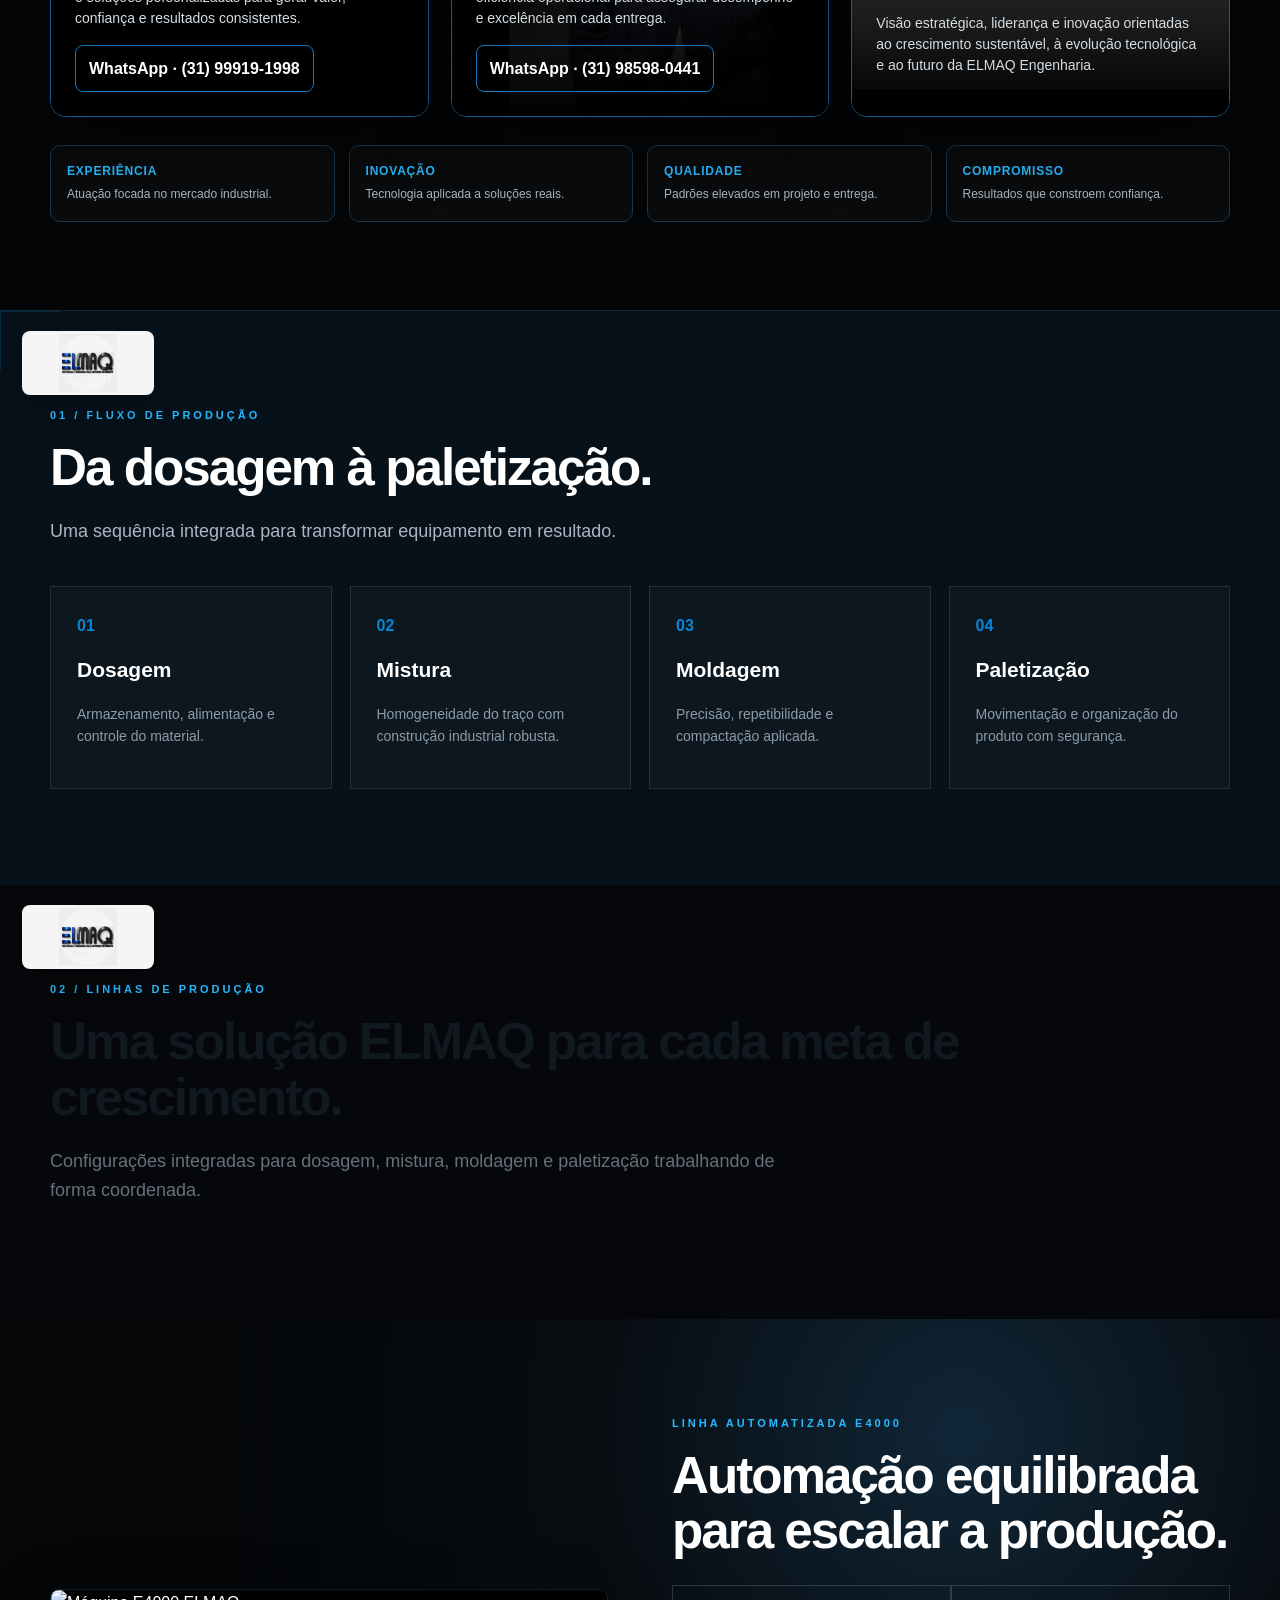
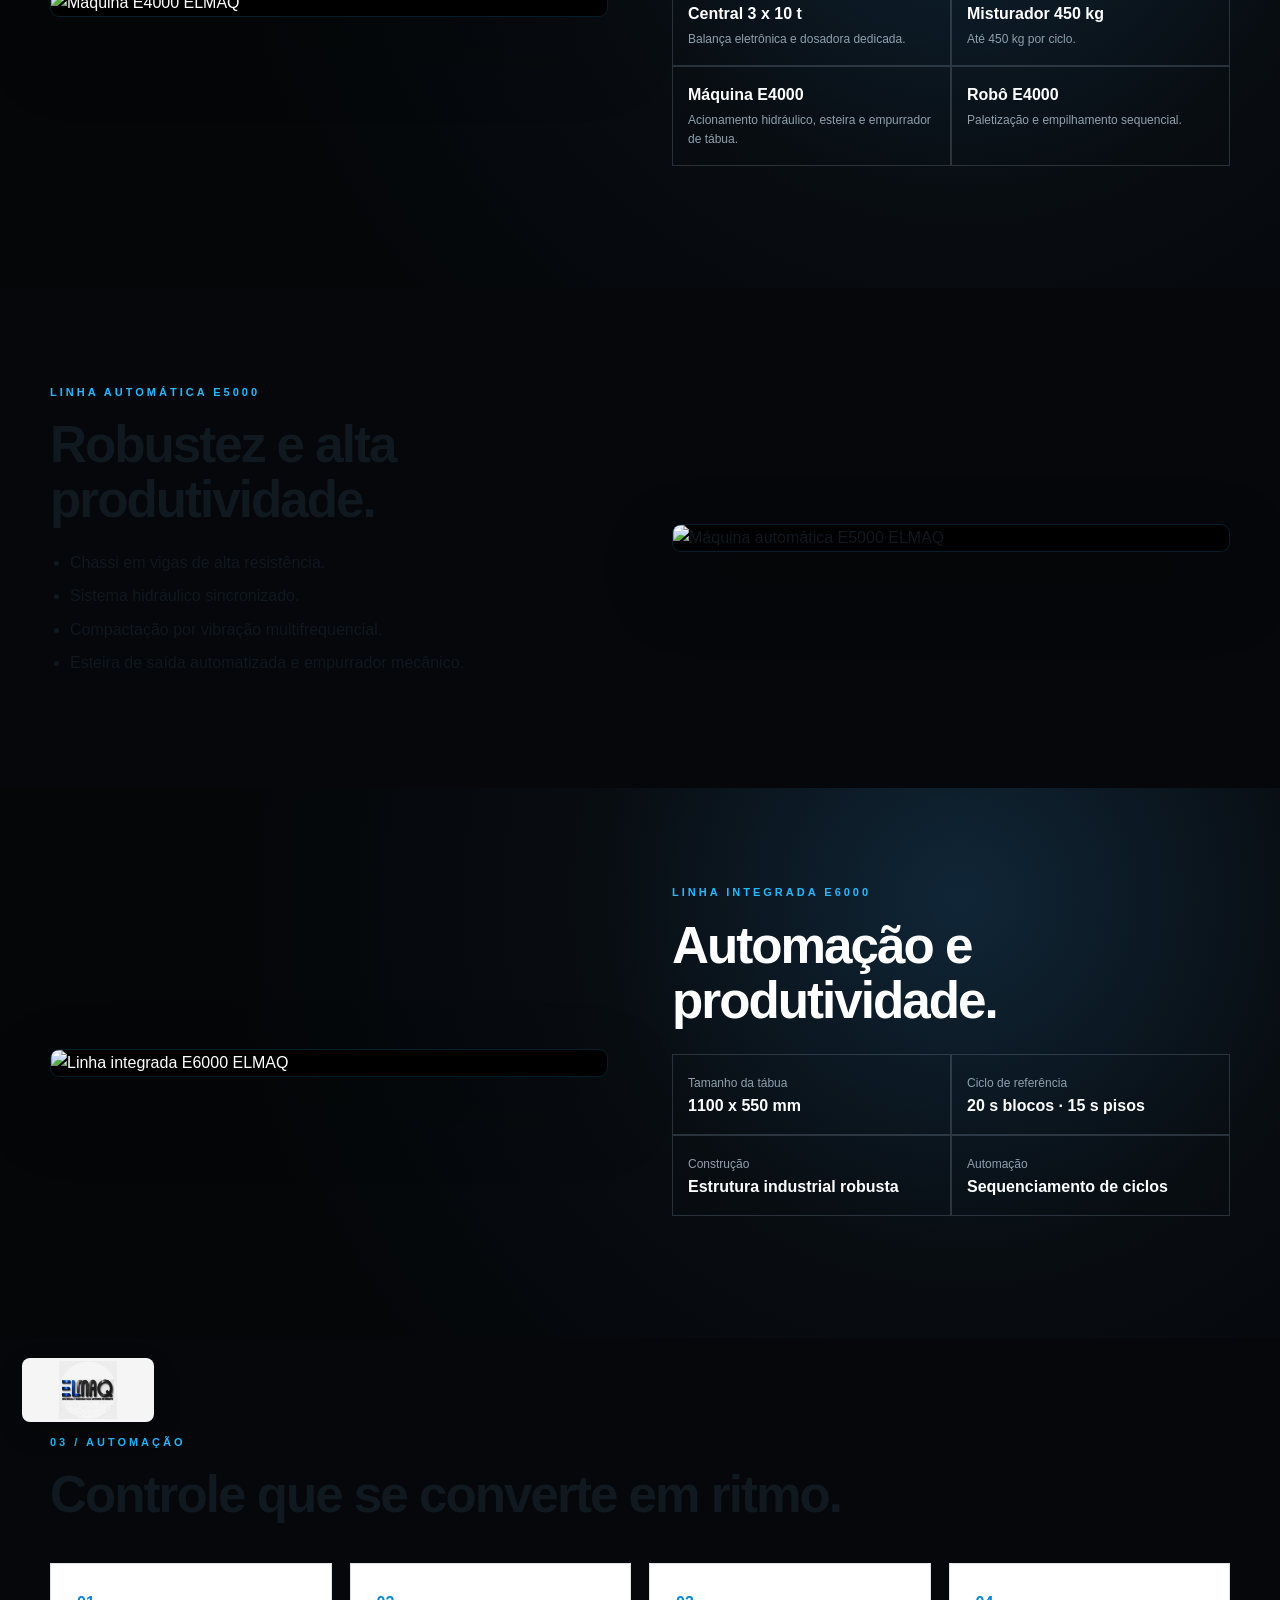
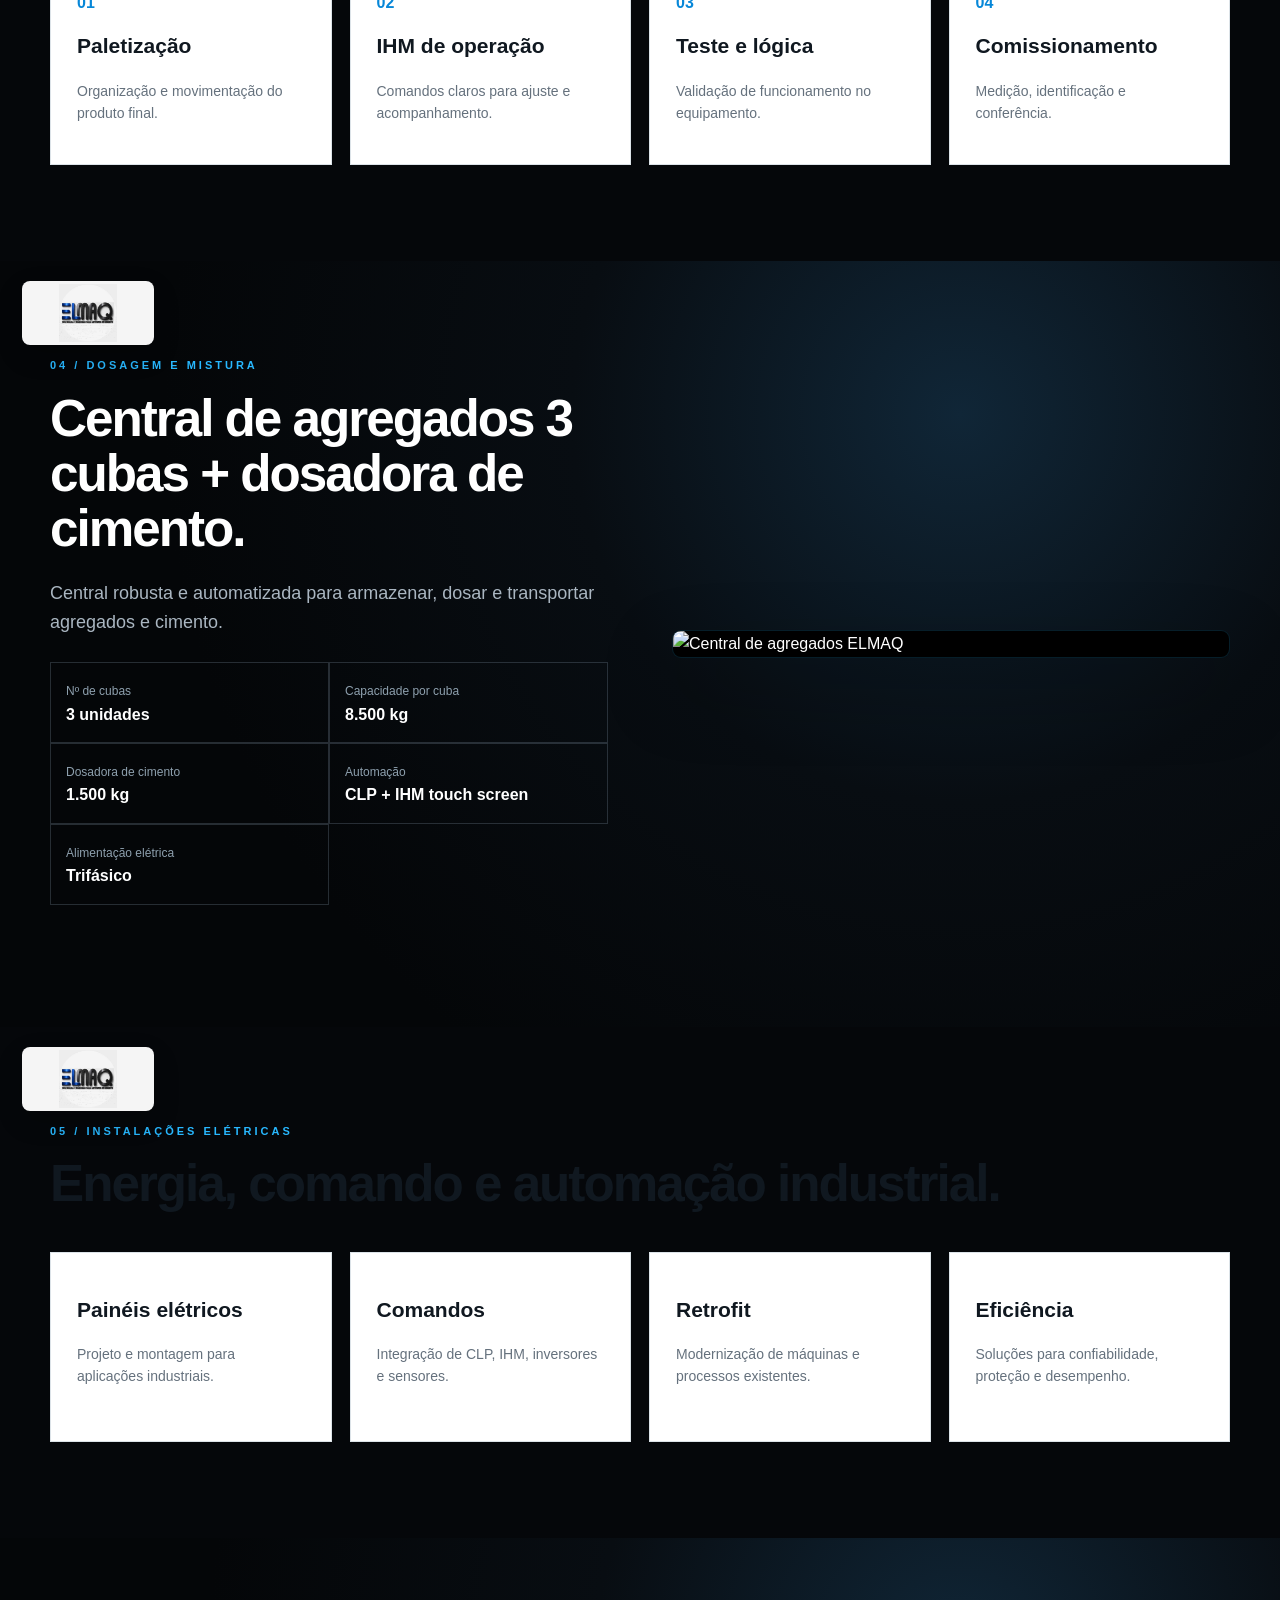
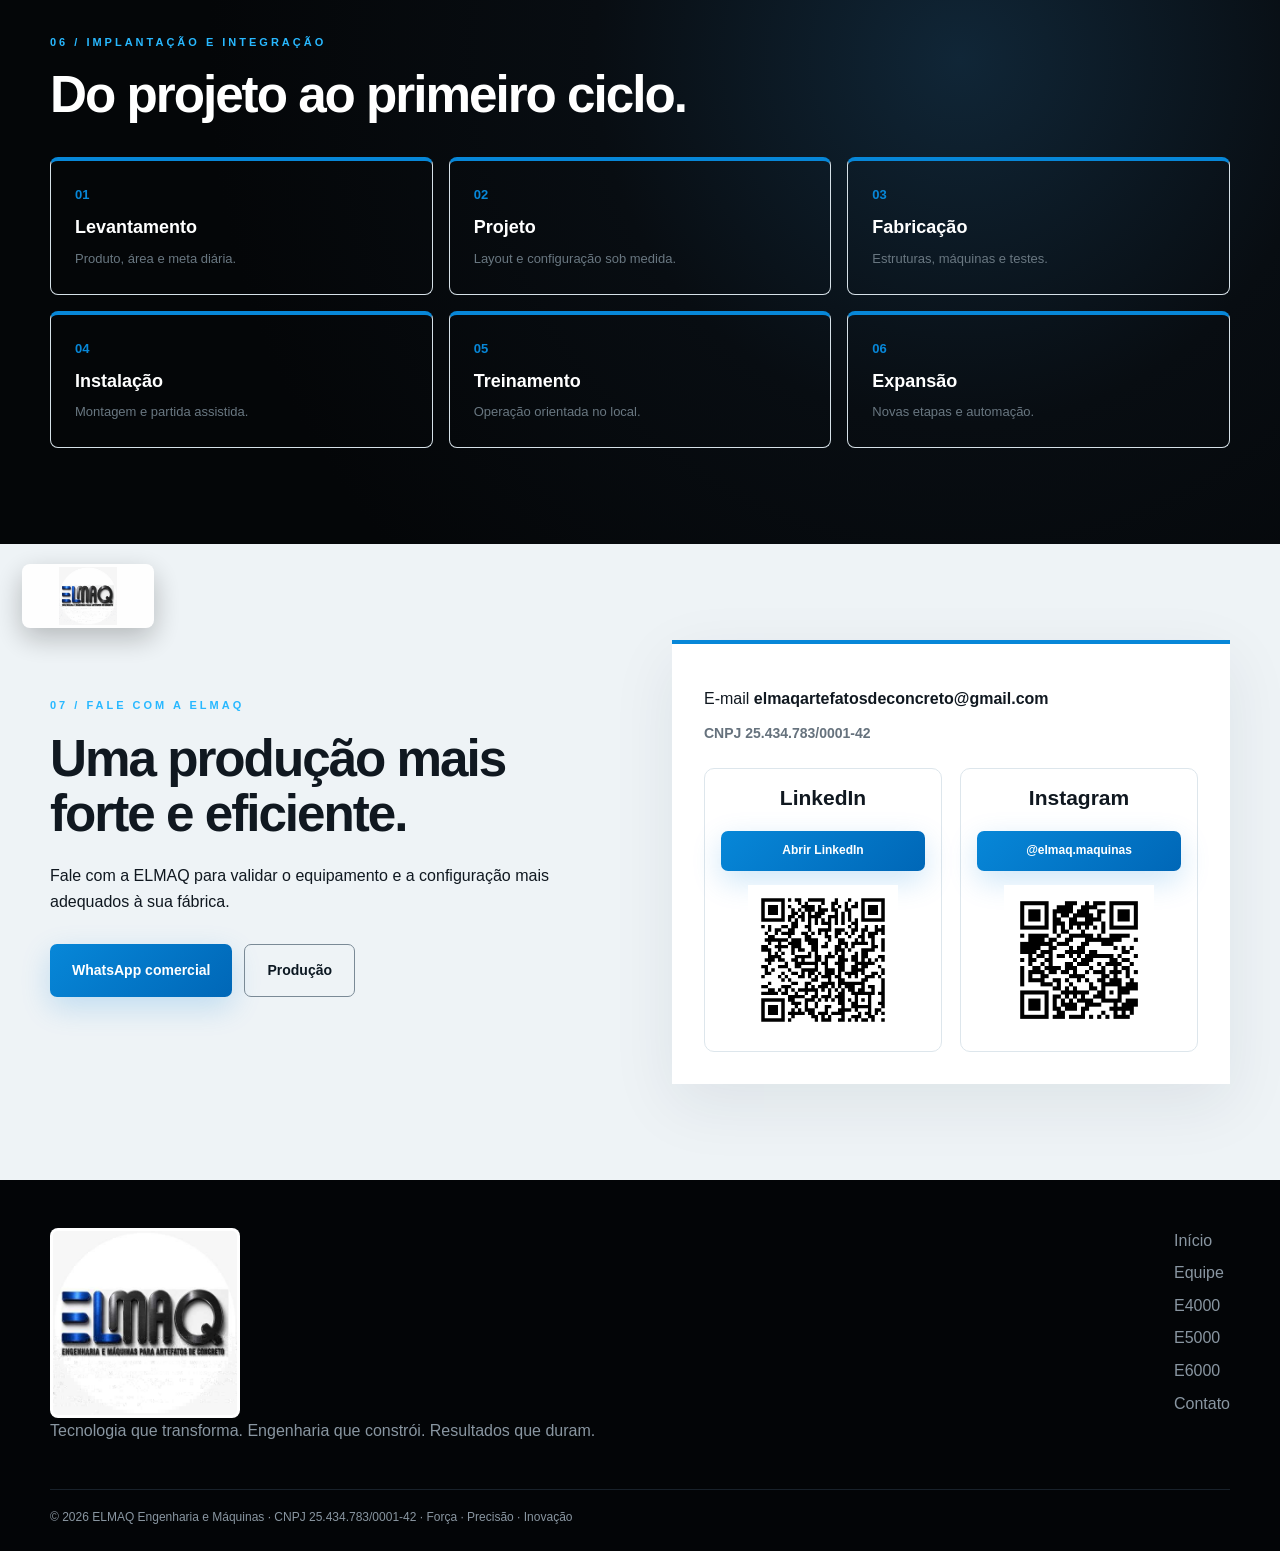
==== commit ee49e806: "Atualizar site ELMAQ v8 com equipe fixa e assets corrigidos" ====
--- a/index.html
+++ b/index.html
@@ -6,19 +6,21 @@
   <title>ELMAQ Engenharia | Máquinas para Artefatos de Concreto</title>
   <meta name="description" content="ELMAQ Engenharia — máquinas, automação, dosagem, mistura, elétrica e integração para artefatos de concreto." />
   <link rel="canonical" href="https://elmaq-engenharia-site.vercel.app/" />
-  <link rel="icon" type="image/jpeg" href="/assets/logo-elmaq-site.jpg?v=6" />
+  <link rel="icon" type="image/jpeg" href="/assets/logo-elmaq-site.jpg?v=8" />
   <meta property="og:title" content="ELMAQ Engenharia | Máquinas para Artefatos de Concreto" />
   <meta property="og:description" content="Tecnologia, máquinas e automação para transformar concreto em resultados." />
-  <meta property="og:image" content="https://elmaq-engenharia-site.vercel.app/assets/logo-elmaq-site.jpg?v=6" />
+  <meta property="og:image" content="https://elmaq-engenharia-site.vercel.app/assets/logo-elmaq-site.jpg?v=8" />
   <meta property="og:url" content="https://elmaq-engenharia-site.vercel.app/" />
   <meta property="og:type" content="website" />
   <meta property="og:locale" content="pt_BR" />
   <meta name="twitter:card" content="summary_large_image" />
   <meta name="twitter:title" content="ELMAQ Engenharia | Máquinas para Artefatos de Concreto" />
   <meta name="twitter:description" content="Máquinas, automação e engenharia para artefatos de concreto." />
-  <meta name="twitter:image" content="https://elmaq-engenharia-site.vercel.app/assets/logo-elmaq-site.jpg?v=6" />
-  <link rel="stylesheet" href="styles.css?v=6" />
-  <link rel="stylesheet" href="team.css?v=6" />
+  <meta name="twitter:image" content="https://elmaq-engenharia-site.vercel.app/assets/logo-elmaq-site.jpg?v=8" />
+  <link rel="stylesheet" href="styles.css?v=8" />
+  <link rel="stylesheet" href="mobile.css?v=8" />
+  <link rel="stylesheet" href="team.css?v=8" />
+  <link rel="stylesheet" href="site-fixes.css?v=8" />
 </head>
 <body>
 <div class="scroll-progress" aria-hidden="true"><span></span></div>
@@ -35,7 +37,7 @@
 </aside>
 
 <header class="topbar">
-  <a class="brand brand-image" href="#inicio"><img src="assets/logo-elmaq-site.jpg?v=6" alt="ELMAQ Engenharia e Máquinas para Artefatos de Concreto" /></a>
+  <a class="brand brand-image" href="#inicio"><img src="assets/logo-elmaq-site.jpg?v=8" alt="ELMAQ Engenharia e Máquinas para Artefatos de Concreto" /></a>
   <button class="menu-toggle" type="button" aria-label="Abrir menu" aria-expanded="false" aria-controls="main-menu"><span></span><span></span><span></span></button>
   <nav id="main-menu" class="main-menu">
     <a href="#inicio">Início</a><a href="#equipe-elmaq">Equipe</a><a href="#fluxo">Processo</a><a href="#linhas">Linhas</a><a href="#automacao">Automação</a><a href="#central">Central</a><a href="#energia">Elétrica</a><a href="#contato">Contato</a>
@@ -45,7 +47,7 @@
 
 <main>
 <section id="inicio" class="hero section-dark tracked-section">
-  <img class="section-logo" src="assets/logo-elmaq-site.jpg?v=6" alt="" aria-hidden="true" />
+  <img class="section-logo" src="assets/logo-elmaq-site.jpg?v=8" alt="" aria-hidden="true" />
   <div class="wrap hero-grid reveal">
     <div><p class="eyebrow">Engenharia para artefatos de concreto</p><h1>Tecnologia que transforma concreto em resultados.</h1><p class="lead">Máquinas reais, automação aplicada e engenharia construída para elevar produtividade, precisão e confiança.</p><div class="actions"><a class="btn" href="https://wa.me/5531999191998" target="_blank" rel="noopener">Falar com um especialista</a><a class="btn ghost" href="#linhas">Explorar soluções</a></div><div class="stats"><div><strong>Tecnologia</strong><span>que inova</span></div><div><strong>Engenharia</strong><span>que constrói</span></div><div><strong>Resultados</strong><span>que duram</span></div></div></div>
     <div class="hero-media"><img src="https://elmaq-engenharia.gaunt-zephyr-1m.chatgpt.site/images/linha-integrada-e6000-nova.webp" alt="Linha integrada E6000 ELMAQ" /><div class="media-card"><span>Linha integrada</span><strong>Automação de alta performance</strong><small>Projeto, fabricação e integração orientados a resultado.</small></div></div>
@@ -56,17 +58,26 @@
   <div class="wrap">
     <div class="elmaq-team-head reveal"><p class="eyebrow">Nossa liderança</p><h2>Liderança que movimenta ideias e transforma resultados.</h2><p>Profissionais organizados por setor, com foco em relacionamento, excelência operacional e visão estratégica.</p></div>
     <div class="elmaq-team-grid reveal">
-      <article class="elmaq-person"><img src="assets/edson-costa.jpg?v=6" alt="Edson Costa - Engenharia Comercial"><div class="elmaq-person-content"><span class="elmaq-sector">Setor Comercial</span><h3>Edson Costa</h3><span class="elmaq-role">Engenharia Comercial</span><p>Relacionamento consultivo, análise de necessidade e soluções personalizadas para gerar valor, confiança e resultados consistentes.</p><a class="elmaq-contact" href="tel:+5531999191998">☎ (31) 99919-1998</a></div></article>
-      <article class="elmaq-person"><img src="assets/rafael-augusto.jpg?v=6" alt="Rafael Augusto - Gerente de Produção"><div class="elmaq-person-content"><span class="elmaq-sector">Setor de Produção</span><h3>Rafael Augusto</h3><span class="elmaq-role">Gerente de Produção</span><p>Planejamento, controle de produção, qualidade e eficiência operacional para assegurar desempenho e excelência em cada entrega.</p><a class="elmaq-contact" href="tel:+5531985980441">☎ (31) 98598-0441</a></div></article>
-      <article class="elmaq-person"><img src="assets/luis-felipe.jpg?v=6" alt="Luis Felipe - CEO da ELMAQ Engenharia"><div class="elmaq-person-content"><span class="elmaq-sector">Diretoria</span><h3>Luis Felipe</h3><span class="elmaq-role">CEO</span><p>Visão estratégica, liderança e inovação orientadas ao crescimento sustentável, à evolução tecnológica e ao futuro da ELMAQ Engenharia.</p></div></article>
+      <article class="elmaq-person">
+        <div class="elmaq-person-media"><img src="assets/edson-costa.jpg?v=8" alt="Edson Costa - Engenharia Comercial" loading="eager" decoding="async"></div>
+        <div class="elmaq-person-content"><span class="elmaq-sector">Setor Comercial</span><h3>Edson Costa</h3><span class="elmaq-role">Engenharia Comercial</span><p>Relacionamento consultivo, análise de necessidade e soluções personalizadas para gerar valor, confiança e resultados consistentes.</p><a class="elmaq-contact" href="https://wa.me/5531999191998" target="_blank" rel="noopener">WhatsApp · (31) 99919-1998</a></div>
+      </article>
+      <article class="elmaq-person">
+        <div class="elmaq-person-media"><img src="assets/rafael-augusto.jpg?v=8" alt="Rafael Augusto - Gerente de Produção" loading="eager" decoding="async"></div>
+        <div class="elmaq-person-content"><span class="elmaq-sector">Setor de Produção</span><h3>Rafael Augusto</h3><span class="elmaq-role">Gerente de Produção</span><p>Planejamento, controle de produção, qualidade e eficiência operacional para assegurar desempenho e excelência em cada entrega.</p><a class="elmaq-contact" href="https://wa.me/5531985980441" target="_blank" rel="noopener">WhatsApp · (31) 98598-0441</a></div>
+      </article>
+      <article class="elmaq-person">
+        <div class="elmaq-person-media"><img src="assets/luis-felipe.jpg?v=8" alt="Luis Felipe - CEO da ELMAQ Engenharia" loading="eager" decoding="async"></div>
+        <div class="elmaq-person-content"><span class="elmaq-sector">Diretoria</span><h3>Luis Felipe</h3><span class="elmaq-role">CEO da ELMAQ Engenharia</span><p>Visão estratégica, liderança e inovação orientadas ao crescimento sustentável, à evolução tecnológica e ao futuro da ELMAQ Engenharia.</p></div>
+      </article>
     </div>
     <div class="elmaq-values reveal"><div class="elmaq-value"><strong>Experiência</strong><span>Atuação focada no mercado industrial.</span></div><div class="elmaq-value"><strong>Inovação</strong><span>Tecnologia aplicada a soluções reais.</span></div><div class="elmaq-value"><strong>Qualidade</strong><span>Padrões elevados em projeto e entrega.</span></div><div class="elmaq-value"><strong>Compromisso</strong><span>Resultados que constroem confiança.</span></div></div>
   </div>
 </section>
 
-<section id="fluxo" class="section section-grid-bg section-dark tracked-section"><img class="section-logo" src="assets/logo-elmaq-site.jpg?v=6" alt="" aria-hidden="true" /><div class="wrap reveal"><p class="eyebrow">01 / Fluxo de produção</p><h2>Da dosagem à paletização.</h2><p class="lead">Uma sequência integrada para transformar equipamento em resultado.</p><div class="cards four process"><article class="card dark"><span>01</span><h3>Dosagem</h3><p>Armazenamento, alimentação e controle do material.</p></article><article class="card dark"><span>02</span><h3>Mistura</h3><p>Homogeneidade do traço com construção industrial robusta.</p></article><article class="card dark"><span>03</span><h3>Moldagem</h3><p>Precisão, repetibilidade e compactação aplicada.</p></article><article class="card dark"><span>04</span><h3>Paletização</h3><p>Movimentação e organização do produto com segurança.</p></article></div></div></section>
+<section id="fluxo" class="section section-grid-bg section-dark tracked-section"><img class="section-logo" src="assets/logo-elmaq-site.jpg?v=8" alt="" aria-hidden="true" /><div class="wrap reveal"><p class="eyebrow">01 / Fluxo de produção</p><h2>Da dosagem à paletização.</h2><p class="lead">Uma sequência integrada para transformar equipamento em resultado.</p><div class="cards four process"><article class="card dark"><span>01</span><h3>Dosagem</h3><p>Armazenamento, alimentação e controle do material.</p></article><article class="card dark"><span>02</span><h3>Mistura</h3><p>Homogeneidade do traço com construção industrial robusta.</p></article><article class="card dark"><span>03</span><h3>Moldagem</h3><p>Precisão, repetibilidade e compactação aplicada.</p></article><article class="card dark"><span>04</span><h3>Paletização</h3><p>Movimentação e organização do produto com segurança.</p></article></div></div></section>
 
-<section id="linhas" class="section tracked-section"><img class="section-logo" src="assets/logo-elmaq-site.jpg?v=6" alt="" aria-hidden="true" /><div class="wrap reveal"><p class="eyebrow">02 / Linhas de produção</p><h2>Uma solução ELMAQ para cada meta de crescimento.</h2><p class="section-intro">Configurações integradas para dosagem, mistura, moldagem e paletização trabalhando de forma coordenada.</p></div></section>
+<section id="linhas" class="section tracked-section"><img class="section-logo" src="assets/logo-elmaq-site.jpg?v=8" alt="" aria-hidden="true" /><div class="wrap reveal"><p class="eyebrow">02 / Linhas de produção</p><h2>Uma solução ELMAQ para cada meta de crescimento.</h2><p class="section-intro">Configurações integradas para dosagem, mistura, moldagem e paletização trabalhando de forma coordenada.</p></div></section>
 
 <section id="e4000" class="section machine-section section-dark tracked-section"><div class="wrap feature-grid reveal"><div class="feature-media"><img src="https://elmaq-engenharia.gaunt-zephyr-1m.chatgpt.site/images/maquina-frontal-premium.webp" alt="Máquina E4000 ELMAQ" /></div><div><p class="eyebrow">Linha automatizada E4000</p><h2>Automação equilibrada para escalar a produção.</h2><div class="mini-grid"><div><strong>Central 3 x 10 t</strong><span>Balança eletrônica e dosadora dedicada.</span></div><div><strong>Misturador 450 kg</strong><span>Até 450 kg por ciclo.</span></div><div><strong>Máquina E4000</strong><span>Acionamento hidráulico, esteira e empurrador de tábua.</span></div><div><strong>Robô E4000</strong><span>Paletização e empilhamento sequencial.</span></div></div></div></div></section>
 
@@ -74,18 +85,18 @@
 
 <section id="e6000" class="section machine-section section-dark tracked-section"><div class="wrap feature-grid reveal"><div class="feature-media"><img src="https://elmaq-engenharia.gaunt-zephyr-1m.chatgpt.site/images/linha-integrada-e6000-nova.webp" alt="Linha integrada E6000 ELMAQ" /></div><div><p class="eyebrow">Linha integrada E6000</p><h2>Automação e produtividade.</h2><div class="specs dark-specs"><div><span>Tamanho da tábua</span><strong>1100 x 550 mm</strong></div><div><span>Ciclo de referência</span><strong>20 s blocos · 15 s pisos</strong></div><div><span>Construção</span><strong>Estrutura industrial robusta</strong></div><div><span>Automação</span><strong>Sequenciamento de ciclos</strong></div></div></div></div></section>
 
-<section id="automacao" class="section tracked-section"><img class="section-logo" src="assets/logo-elmaq-site.jpg?v=6" alt="" aria-hidden="true" /><div class="wrap reveal"><p class="eyebrow">03 / Automação</p><h2>Controle que se converte em ritmo.</h2><div class="cards four"><article class="card"><span>01</span><h3>Paletização</h3><p>Organização e movimentação do produto final.</p></article><article class="card"><span>02</span><h3>IHM de operação</h3><p>Comandos claros para ajuste e acompanhamento.</p></article><article class="card"><span>03</span><h3>Teste e lógica</h3><p>Validação de funcionamento no equipamento.</p></article><article class="card"><span>04</span><h3>Comissionamento</h3><p>Medição, identificação e conferência.</p></article></div></div></section>
+<section id="automacao" class="section tracked-section"><img class="section-logo" src="assets/logo-elmaq-site.jpg?v=8" alt="" aria-hidden="true" /><div class="wrap reveal"><p class="eyebrow">03 / Automação</p><h2>Controle que se converte em ritmo.</h2><div class="cards four"><article class="card"><span>01</span><h3>Paletização</h3><p>Organização e movimentação do produto final.</p></article><article class="card"><span>02</span><h3>IHM de operação</h3><p>Comandos claros para ajuste e acompanhamento.</p></article><article class="card"><span>03</span><h3>Teste e lógica</h3><p>Validação de funcionamento no equipamento.</p></article><article class="card"><span>04</span><h3>Comissionamento</h3><p>Medição, identificação e conferência.</p></article></div></div></section>
 
-<section id="central" class="section section-dark tracked-section"><img class="section-logo" src="assets/logo-elmaq-site.jpg?v=6" alt="" aria-hidden="true" /><div class="wrap feature-grid reverse reveal"><div><p class="eyebrow">04 / Dosagem e mistura</p><h2>Central de agregados 3 cubas + dosadora de cimento.</h2><p class="lead">Central robusta e automatizada para armazenar, dosar e transportar agregados e cimento.</p><div class="specs dark-specs"><div><span>Nº de cubas</span><strong>3 unidades</strong></div><div><span>Capacidade por cuba</span><strong>8.500 kg</strong></div><div><span>Dosadora de cimento</span><strong>1.500 kg</strong></div><div><span>Automação</span><strong>CLP + IHM touch screen</strong></div><div><span>Alimentação elétrica</span><strong>Trifásico</strong></div></div></div><div class="feature-media"><img src="https://elmaq-engenharia.gaunt-zephyr-1m.chatgpt.site/images/central-3-cubas-fundo-preto.png" alt="Central de agregados ELMAQ" /></div></div></section>
+<section id="central" class="section section-dark tracked-section"><img class="section-logo" src="assets/logo-elmaq-site.jpg?v=8" alt="" aria-hidden="true" /><div class="wrap feature-grid reverse reveal"><div><p class="eyebrow">04 / Dosagem e mistura</p><h2>Central de agregados 3 cubas + dosadora de cimento.</h2><p class="lead">Central robusta e automatizada para armazenar, dosar e transportar agregados e cimento.</p><div class="specs dark-specs"><div><span>Nº de cubas</span><strong>3 unidades</strong></div><div><span>Capacidade por cuba</span><strong>8.500 kg</strong></div><div><span>Dosadora de cimento</span><strong>1.500 kg</strong></div><div><span>Automação</span><strong>CLP + IHM touch screen</strong></div><div><span>Alimentação elétrica</span><strong>Trifásico</strong></div></div></div><div class="feature-media"><img src="https://elmaq-engenharia.gaunt-zephyr-1m.chatgpt.site/images/central-3-cubas-fundo-preto.png" alt="Central de agregados ELMAQ" /></div></div></section>
 
-<section id="energia" class="section tracked-section"><img class="section-logo" src="assets/logo-elmaq-site.jpg?v=6" alt="" aria-hidden="true" /><div class="wrap reveal"><p class="eyebrow">05 / Instalações elétricas</p><h2>Energia, comando e automação industrial.</h2><div class="cards four"><article class="card"><h3>Painéis elétricos</h3><p>Projeto e montagem para aplicações industriais.</p></article><article class="card"><h3>Comandos</h3><p>Integração de CLP, IHM, inversores e sensores.</p></article><article class="card"><h3>Retrofit</h3><p>Modernização de máquinas e processos existentes.</p></article><article class="card"><h3>Eficiência</h3><p>Soluções para confiabilidade, proteção e desempenho.</p></article></div></div></section>
+<section id="energia" class="section tracked-section"><img class="section-logo" src="assets/logo-elmaq-site.jpg?v=8" alt="" aria-hidden="true" /><div class="wrap reveal"><p class="eyebrow">05 / Instalações elétricas</p><h2>Energia, comando e automação industrial.</h2><div class="cards four"><article class="card"><h3>Painéis elétricos</h3><p>Projeto e montagem para aplicações industriais.</p></article><article class="card"><h3>Comandos</h3><p>Integração de CLP, IHM, inversores e sensores.</p></article><article class="card"><h3>Retrofit</h3><p>Modernização de máquinas e processos existentes.</p></article><article class="card"><h3>Eficiência</h3><p>Soluções para confiabilidade, proteção e desempenho.</p></article></div></div></section>
 
 <section id="implantacao" class="section section-dark tracked-section"><div class="wrap reveal"><p class="eyebrow">06 / Implantação e integração</p><h2>Do projeto ao primeiro ciclo.</h2><div class="steps"><div><b>01</b><strong>Levantamento</strong><span>Produto, área e meta diária.</span></div><div><b>02</b><strong>Projeto</strong><span>Layout e configuração sob medida.</span></div><div><b>03</b><strong>Fabricação</strong><span>Estruturas, máquinas e testes.</span></div><div><b>04</b><strong>Instalação</strong><span>Montagem e partida assistida.</span></div><div><b>05</b><strong>Treinamento</strong><span>Operação orientada no local.</span></div><div><b>06</b><strong>Expansão</strong><span>Novas etapas e automação.</span></div></div></div></section>
 
-<section id="contato" class="section contact tracked-section"><img class="section-logo" src="assets/logo-elmaq-site.jpg?v=6" alt="" aria-hidden="true" /><div class="wrap contact-grid reveal"><div><p class="eyebrow">07 / Fale com a ELMAQ</p><h2>Uma produção mais forte e eficiente.</h2><p>Fale com a ELMAQ para validar o equipamento e a configuração mais adequados à sua fábrica.</p><div class="contact-actions"><a class="btn" href="https://wa.me/5531999191998" target="_blank" rel="noopener">WhatsApp comercial</a><a class="btn ghost dark-ghost" href="https://wa.me/5531985980441" target="_blank" rel="noopener">Produção</a></div></div><div class="contact-card"><a href="mailto:elmaqartefatosdeconcreto@gmail.com">E-mail <strong>elmaqartefatosdeconcreto@gmail.com</strong></a><p><strong>CNPJ 25.434.783/0001-42</strong></p><div class="social-grid"><div><h3>LinkedIn</h3><a class="btn social-btn" href="https://www.linkedin.com/company/elmaq-engenharia-industial-artefatos-de-concreto/" target="_blank" rel="noopener">Abrir LinkedIn</a><img src="assets/qr-code-linkedin-elmaq.png" alt="QR Code LinkedIn ELMAQ" /></div><div><h3>Instagram</h3><a class="btn social-btn" href="https://www.instagram.com/elmaq.maquinas/" target="_blank" rel="noopener">@elmaq.maquinas</a><img src="assets/qr-code-instagram-elmaq.png" alt="QR Code Instagram ELMAQ" /></div></div></div></div></section>
+<section id="contato" class="section contact tracked-section"><img class="section-logo" src="assets/logo-elmaq-site.jpg?v=8" alt="" aria-hidden="true" /><div class="wrap contact-grid reveal"><div><p class="eyebrow">07 / Fale com a ELMAQ</p><h2>Uma produção mais forte e eficiente.</h2><p>Fale com a ELMAQ para validar o equipamento e a configuração mais adequados à sua fábrica.</p><div class="contact-actions"><a class="btn" href="https://wa.me/5531999191998" target="_blank" rel="noopener">WhatsApp comercial</a><a class="btn ghost dark-ghost" href="https://wa.me/5531985980441" target="_blank" rel="noopener">Produção</a></div></div><div class="contact-card"><a href="mailto:elmaqartefatosdeconcreto@gmail.com">E-mail <strong>elmaqartefatosdeconcreto@gmail.com</strong></a><p><strong>CNPJ 25.434.783/0001-42</strong></p><div class="social-grid"><div><h3>LinkedIn</h3><a class="btn social-btn" href="https://www.linkedin.com/company/elmaq-engenharia-industial-artefatos-de-concreto/" target="_blank" rel="noopener">Abrir LinkedIn</a><img src="assets/qr-code-linkedin-elmaq.png" alt="QR Code LinkedIn ELMAQ" /></div><div><h3>Instagram</h3><a class="btn social-btn" href="https://www.instagram.com/elmaq.maquinas/" target="_blank" rel="noopener">@elmaq.maquinas</a><img src="assets/qr-code-instagram-elmaq.png" alt="QR Code Instagram ELMAQ" /></div></div></div></div></section>
 </main>
 
-<footer><div class="wrap footer-grid"><div><img class="footer-logo" src="assets/logo-elmaq-site.jpg?v=6" alt="ELMAQ Engenharia" /><p>Tecnologia que transforma. Engenharia que constrói. Resultados que duram.</p></div><div><a href="#inicio">Início</a><a href="#equipe-elmaq">Equipe</a><a href="#e4000">E4000</a><a href="#e5000">E5000</a><a href="#e6000">E6000</a><a href="#contato">Contato</a></div></div><div class="wrap copyright">© 2026 ELMAQ Engenharia e Máquinas · CNPJ 25.434.783/0001-42 · Força · Precisão · Inovação</div></footer>
-<script src="script.js?v=6"></script>
+<footer><div class="wrap footer-grid"><div><img class="footer-logo" src="assets/logo-elmaq-site.jpg?v=8" alt="ELMAQ Engenharia" /><p>Tecnologia que transforma. Engenharia que constrói. Resultados que duram.</p></div><div><a href="#inicio">Início</a><a href="#equipe-elmaq">Equipe</a><a href="#e4000">E4000</a><a href="#e5000">E5000</a><a href="#e6000">E6000</a><a href="#contato">Contato</a></div></div><div class="wrap copyright">© 2026 ELMAQ Engenharia e Máquinas · CNPJ 25.434.783/0001-42 · Força · Precisão · Inovação</div></footer>
+<script src="script.js?v=8"></script>
 </body>
 </html>
--- a/mobile.css
+++ b/mobile.css
@@ -0,0 +1,3 @@
+.menu-toggle{display:none;width:46px;height:42px;padding:9px;background:transparent;border:1px solid #29404f;border-radius:7px;cursor:pointer;flex-direction:column;justify-content:center;gap:5px}.menu-toggle span{display:block;width:100%;height:2px;background:#fff;border-radius:2px;transition:transform .25s ease,opacity .25s ease}.menu-toggle.active span:nth-child(1){transform:translateY(7px) rotate(45deg)}.menu-toggle.active span:nth-child(2){opacity:0}.menu-toggle.active span:nth-child(3){transform:translateY(-7px) rotate(-45deg)}
+@media(max-width:980px){.topbar{position:sticky}.menu-toggle{display:flex;margin-left:auto;z-index:101}.topbar .main-menu{display:flex;position:absolute;top:100%;left:0;right:0;flex-direction:column;gap:0;padding:10px 20px 22px;background:rgba(5,7,10,.98);border-top:1px solid #172430;border-bottom:1px solid #20303c;box-shadow:0 20px 40px rgba(0,0,0,.35);opacity:0;visibility:hidden;pointer-events:none;transform:translateY(-10px);transition:opacity .25s ease,transform .25s ease,visibility .25s}.topbar .main-menu.open{opacity:1;visibility:visible;pointer-events:auto;transform:translateY(0)}.topbar .main-menu a{display:block;padding:15px 5px;border-bottom:1px solid #172630;color:#d8e2e8;font-size:14px;font-weight:700}.topbar .main-menu a:hover{color:var(--blue2)}}
+@media(max-width:650px){.topbar-cta{display:none!important}.brand-image img{width:120px}}
--- a/site-fixes.css
+++ b/site-fixes.css
@@ -0,0 +1,21 @@
+/* Correções gerais ELMAQ v6 */
+html{scroll-behavior:smooth;scroll-padding-top:82px}
+body{background:#05070a}
+.brand-image{display:flex;align-items:center;flex:0 0 auto}
+.brand-image img{width:188px!important;height:64px!important;object-fit:contain!important;background:#fff!important;border-radius:8px!important;padding:2px!important;box-shadow:0 0 0 1px rgba(40,184,255,.18)}
+.section-logo{width:132px!important;height:64px!important;object-fit:contain!important;background:#fff!important;border-radius:8px!important;padding:3px!important;opacity:.96!important;box-shadow:0 10px 28px rgba(0,0,0,.25)}
+.footer-logo{width:190px!important;height:auto!important;object-fit:contain!important;background:#fff!important;border-radius:8px!important;padding:3px!important}
+.scroll-progress{position:fixed!important;top:0!important;right:0!important;left:auto!important;width:5px!important;height:100vh!important;z-index:9999!important;background:rgba(255,255,255,.08)!important;pointer-events:none}
+.scroll-progress span{display:block!important;width:100%!important;height:0;background:linear-gradient(180deg,#28b8ff 0%,#0787d8 48%,#0054ad 100%)!important;box-shadow:0 0 18px rgba(40,184,255,.65)!important;border-radius:999px!important;transition:height .12s linear!important}
+.scroll-nav{right:18px!important;z-index:9998!important}
+.scroll-nav a{width:12px!important;height:12px!important;background:#183141!important;border:1px solid #5d8ba7!important;transition:transform .2s ease,background .2s ease,box-shadow .2s ease!important}
+.scroll-nav a.active,.scroll-nav a:hover{background:#28b8ff!important;transform:scale(1.35)!important;box-shadow:0 0 0 5px rgba(40,184,255,.13),0 0 18px rgba(40,184,255,.48)!important}
+.scroll-nav a::before{background:#03070b!important;border-color:#175784!important;color:#fff!important;font-weight:700!important}
+.robot-arm,.bg-robot,.robotic-arm,.robot-background{display:none!important;background-image:none!important}
+.topbar{min-height:78px!important;background:rgba(3,6,9,.96)!important;border-bottom:1px solid #132435!important}
+.main-menu a{transition:color .2s ease,transform .2s ease}.main-menu a:hover{color:#28b8ff!important;transform:translateY(-1px)}
+.hero-media img,.feature-media img{background:#000!important;border:1px solid rgba(40,184,255,.16)!important}
+.elmaq-team{background:#030507!important}.elmaq-person{background:#000!important;border-color:#165b8f!important}.elmaq-person::before{content:"";position:absolute;inset:0;z-index:1;background:linear-gradient(180deg,rgba(0,0,0,.30) 0%,rgba(0,0,0,.06) 32%,rgba(0,0,0,.62) 68%,#000 100%);pointer-events:none}.elmaq-person::after{display:none!important}.elmaq-person img{z-index:0!important;background:#000!important;object-fit:cover!important;object-position:center top!important}.elmaq-person-content{z-index:2!important;padding-top:270px!important}.elmaq-person:hover{transform:translateY(-5px);box-shadow:0 28px 70px rgba(0,94,170,.18)!important;transition:.25s ease}.elmaq-contact:hover{background:#0787d8;color:#fff}
+@media(max-width:1100px){.topbar{gap:14px!important}.topbar nav{gap:14px!important}.brand-image img{width:160px!important;height:56px!important}}
+@media(max-width:980px){.brand-image img{width:145px!important;height:52px!important}.section-logo{width:112px!important;height:54px!important}.scroll-nav{right:10px!important}}
+@media(max-width:650px){.brand-image img{width:126px!important;height:48px!important}.section-logo{width:110px!important;height:52px!important}.scroll-progress{width:4px!important}.scroll-nav{display:none!important}.elmaq-person-content{padding-top:285px!important}}
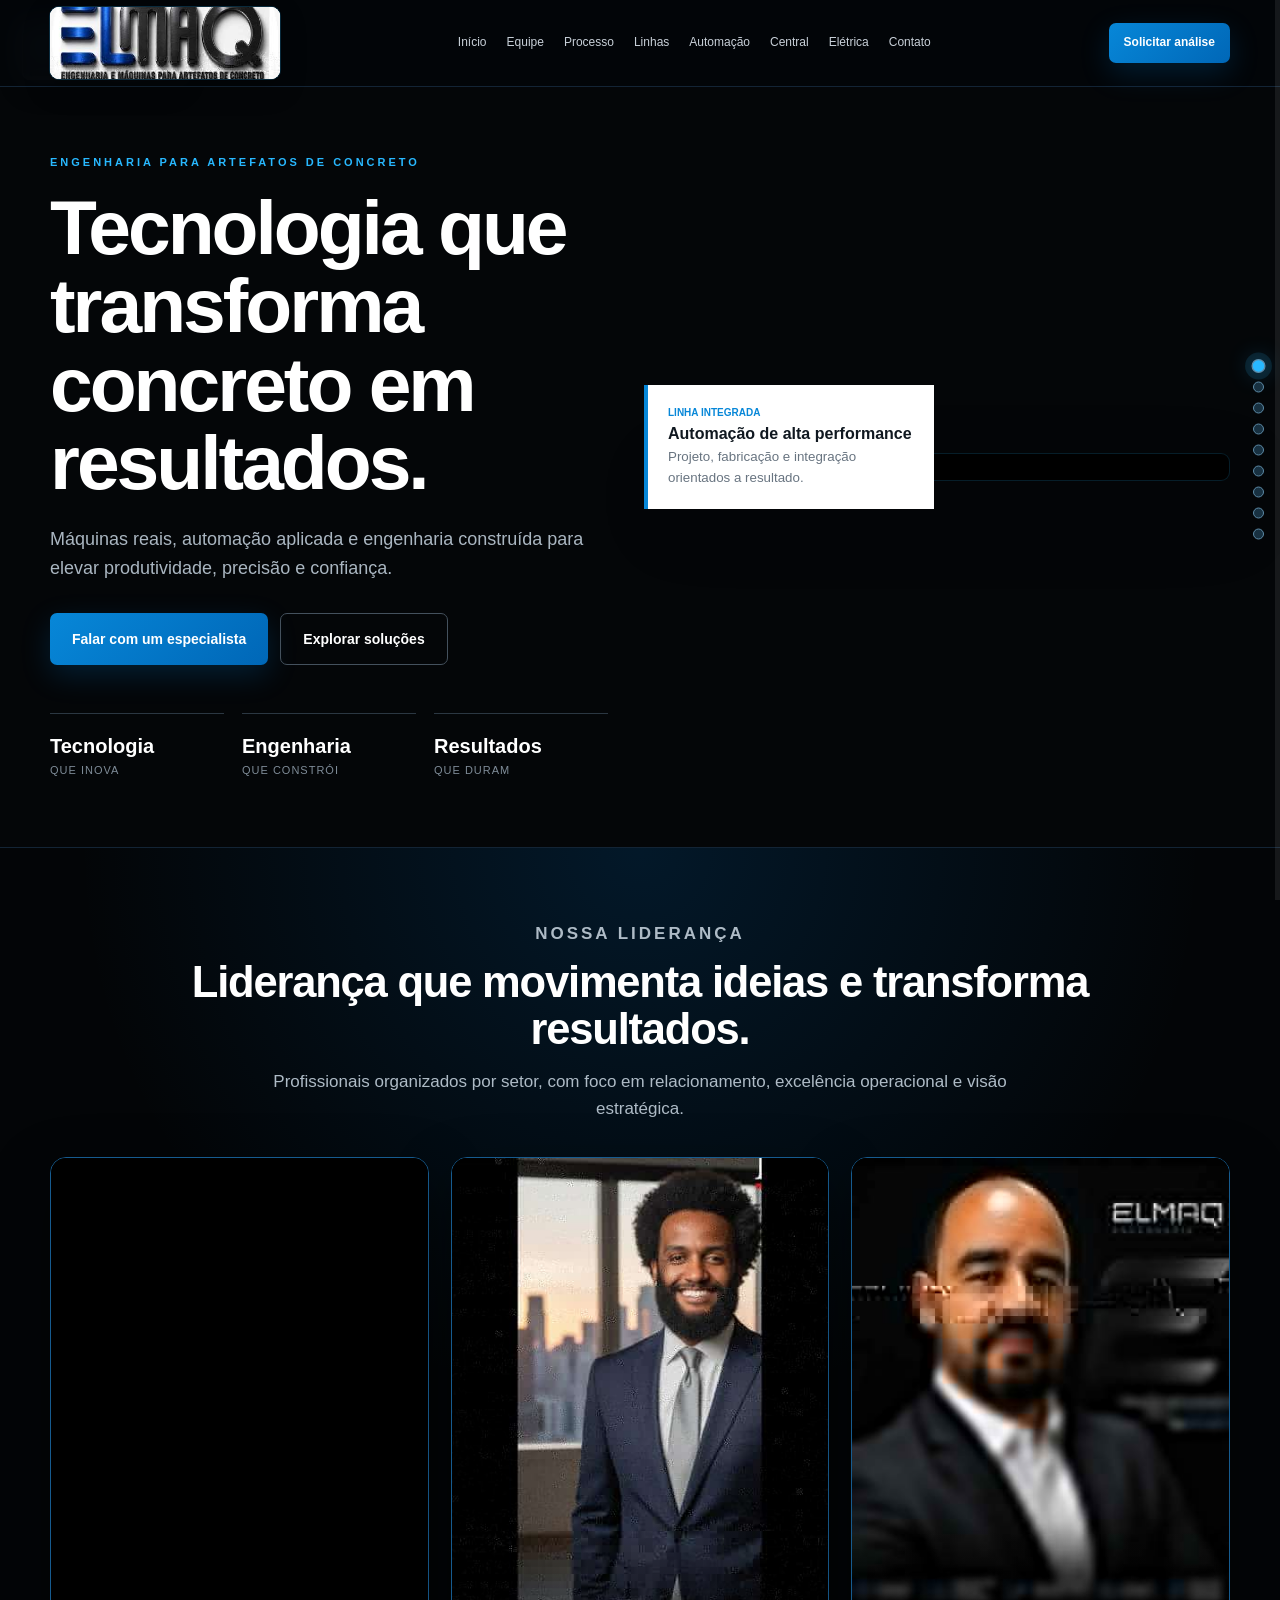
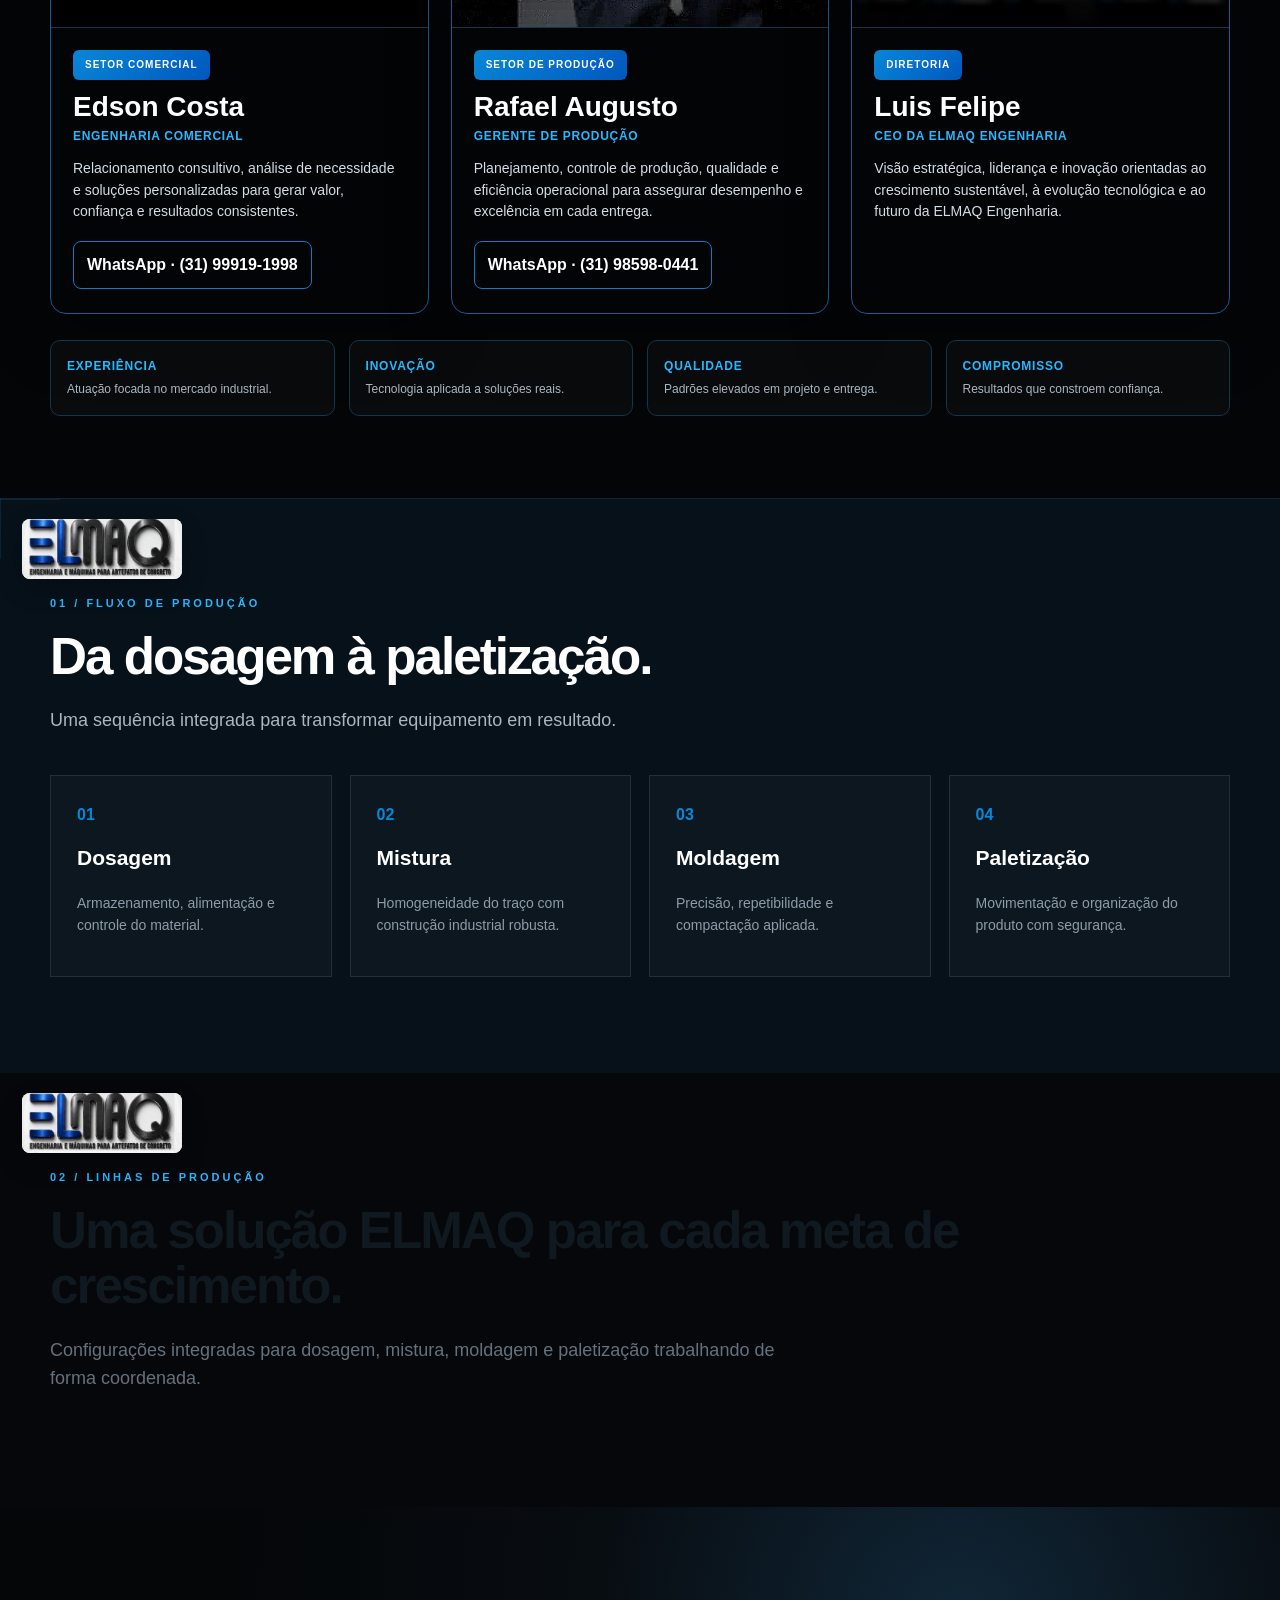
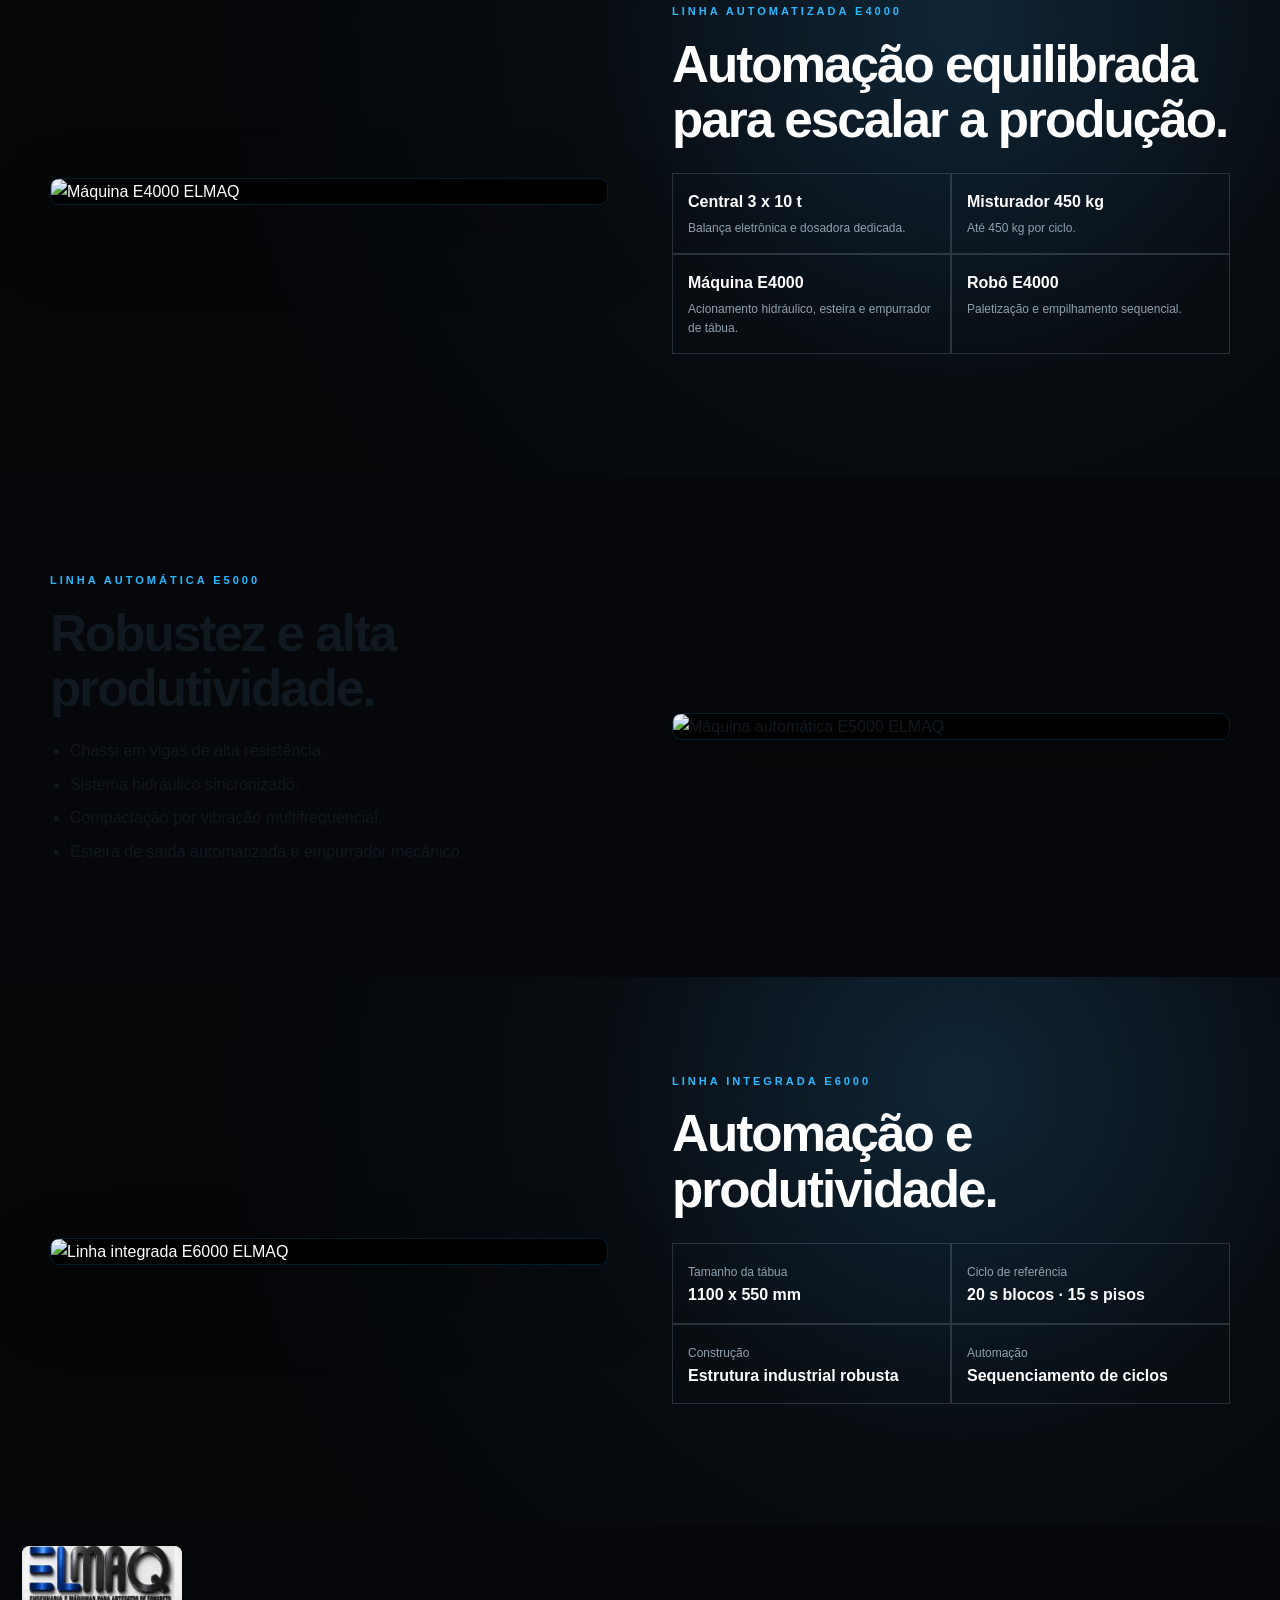
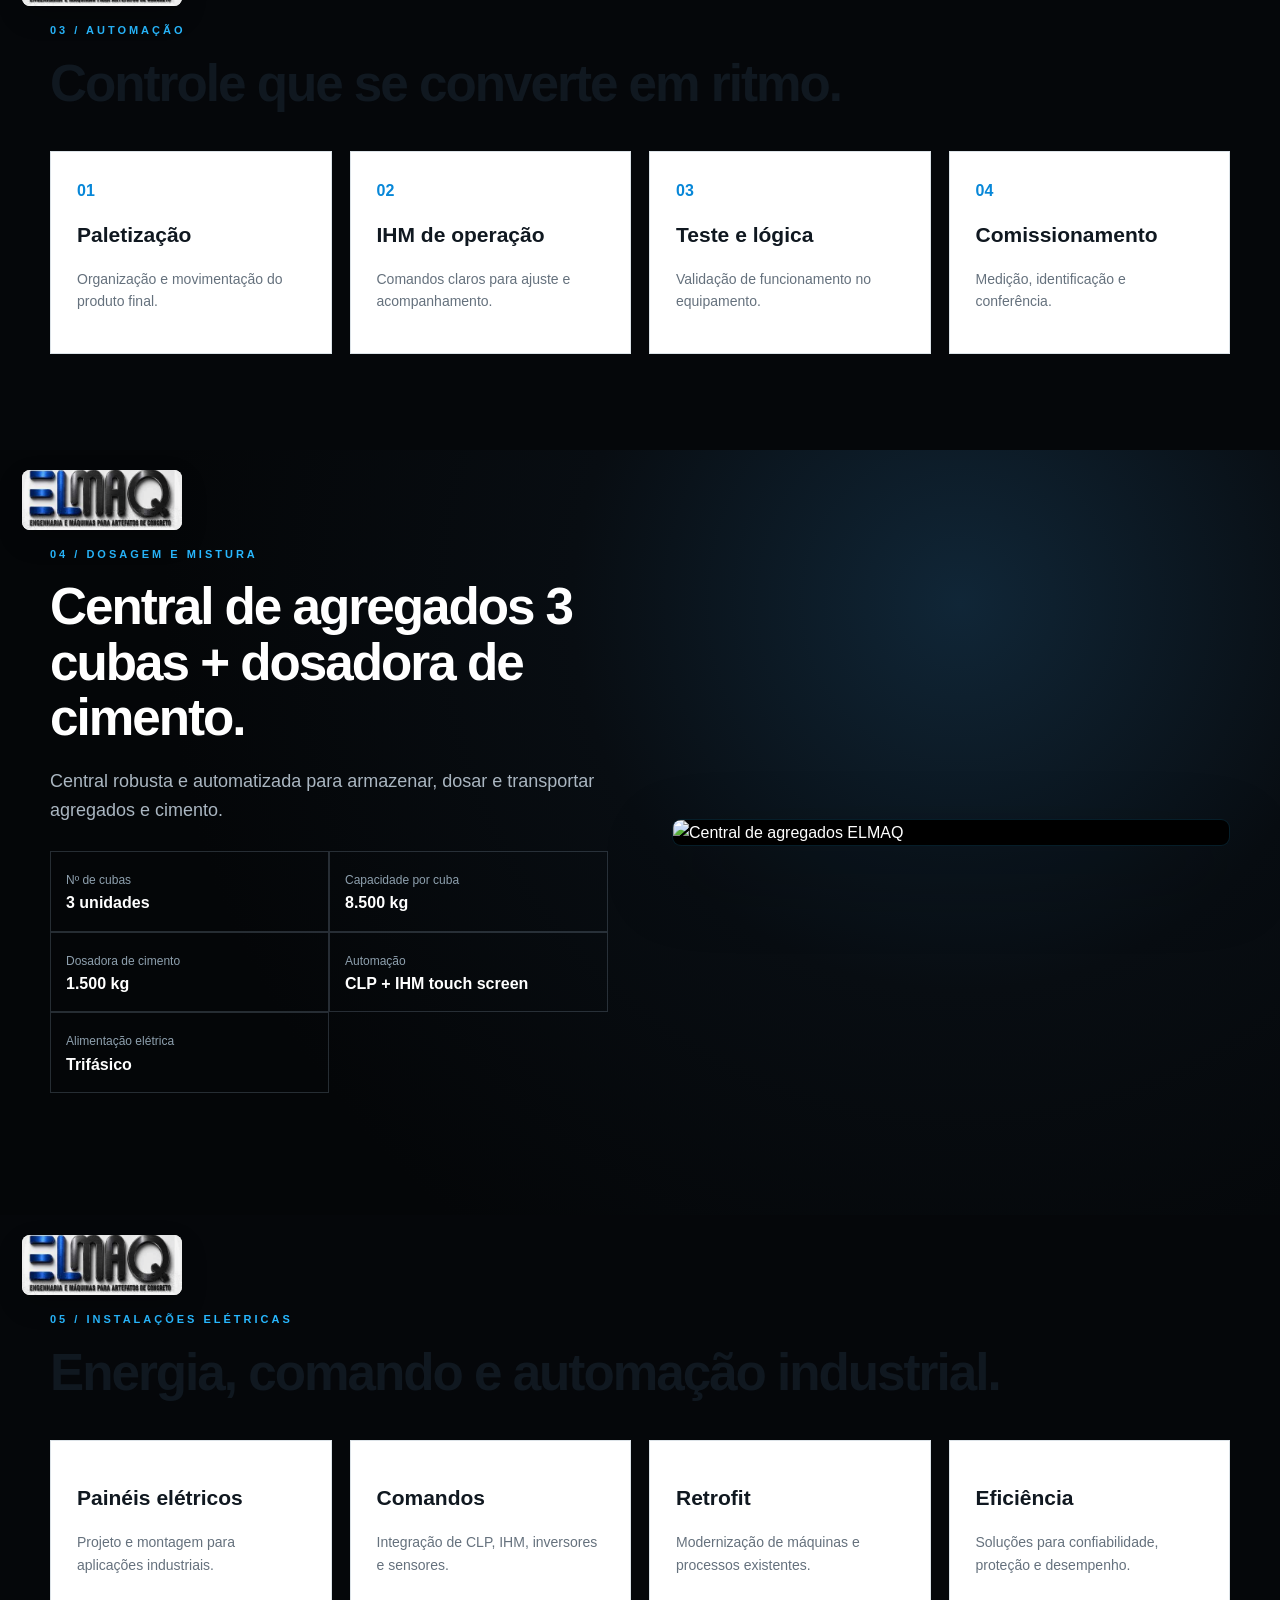
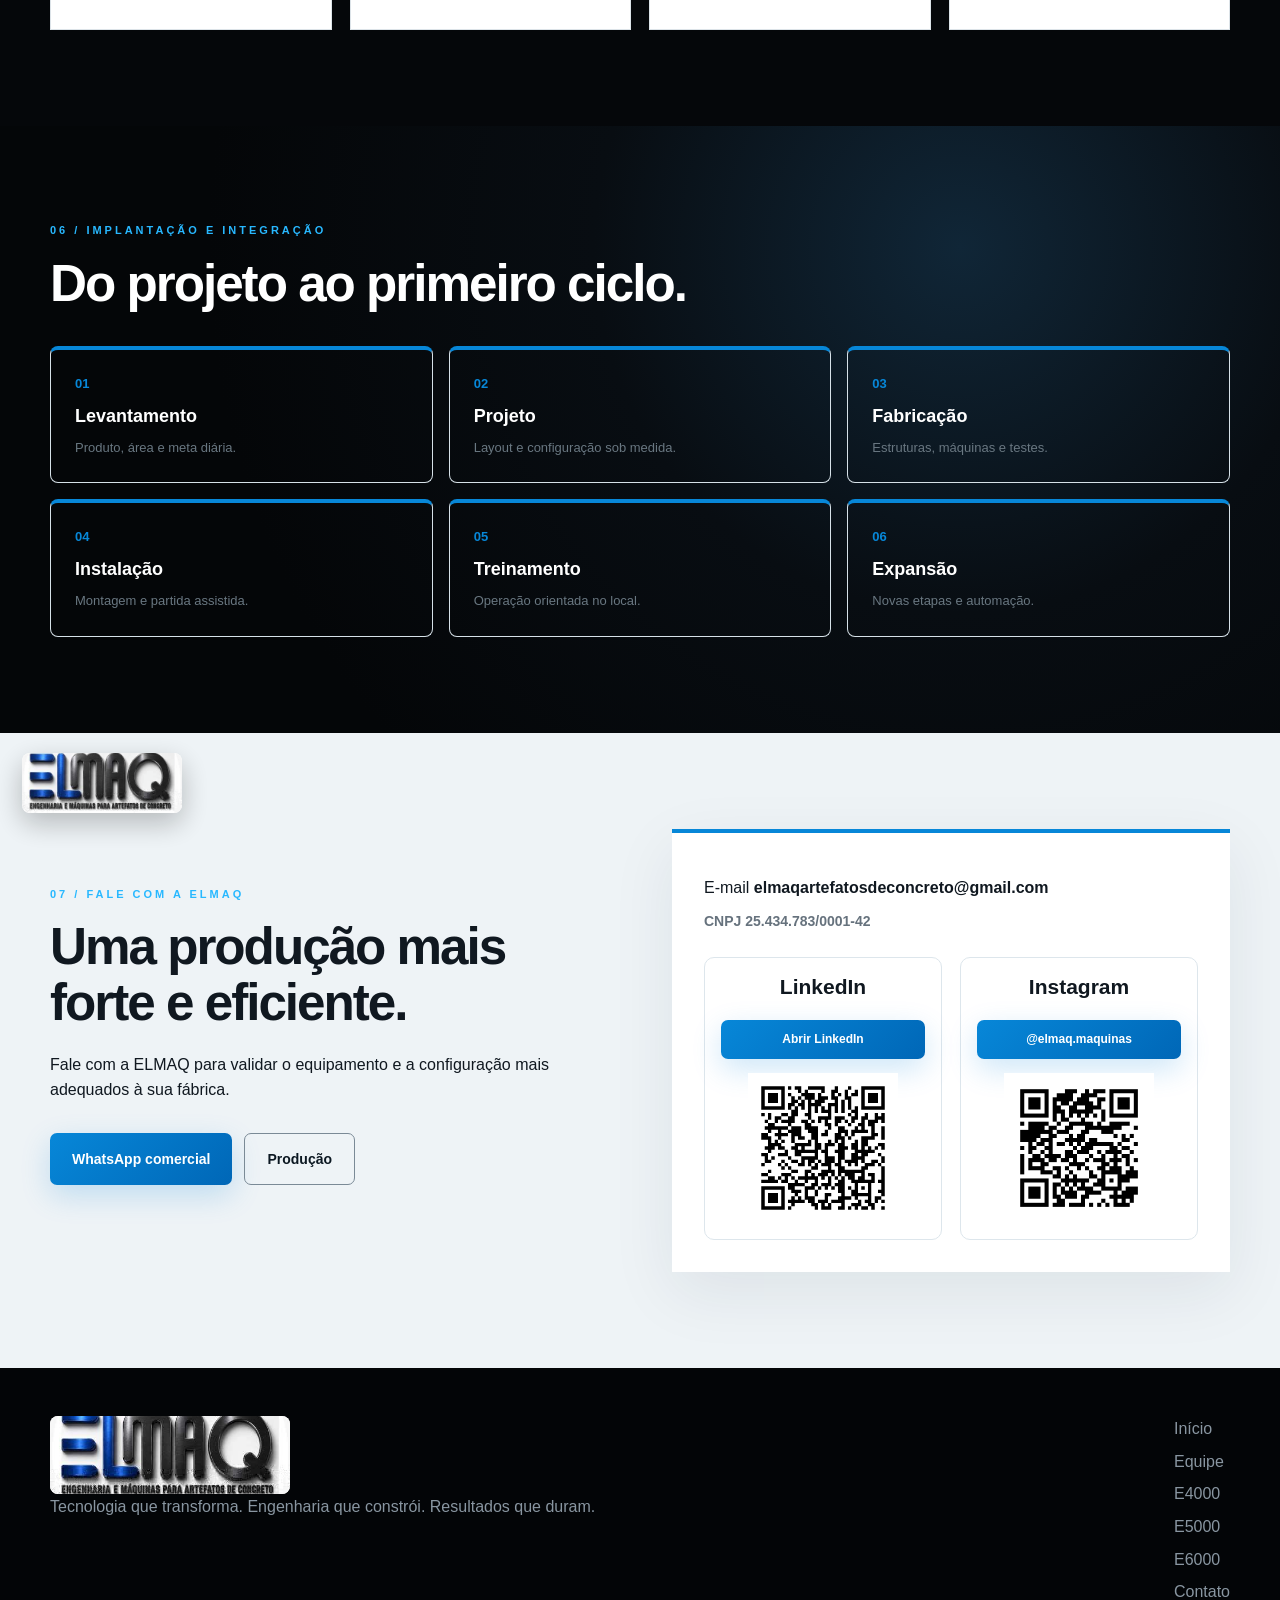
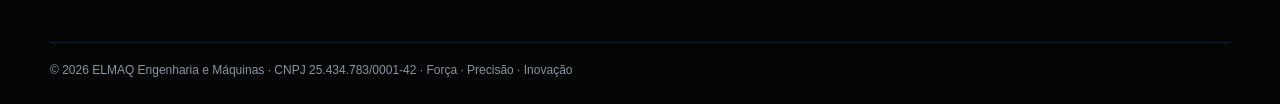
==== commit 0b914e8e: "Publicar versão visual ELMAQ v9 e renovar cache" ====
--- a/index.html
+++ b/index.html
@@ -6,21 +6,21 @@
   <title>ELMAQ Engenharia | Máquinas para Artefatos de Concreto</title>
   <meta name="description" content="ELMAQ Engenharia — máquinas, automação, dosagem, mistura, elétrica e integração para artefatos de concreto." />
   <link rel="canonical" href="https://elmaq-engenharia-site.vercel.app/" />
-  <link rel="icon" type="image/jpeg" href="/assets/logo-elmaq-site.jpg?v=8" />
+  <link rel="icon" type="image/jpeg" href="/assets/logo-elmaq-site.jpg?v=9" />
   <meta property="og:title" content="ELMAQ Engenharia | Máquinas para Artefatos de Concreto" />
   <meta property="og:description" content="Tecnologia, máquinas e automação para transformar concreto em resultados." />
-  <meta property="og:image" content="https://elmaq-engenharia-site.vercel.app/assets/logo-elmaq-site.jpg?v=8" />
+  <meta property="og:image" content="https://elmaq-engenharia-site.vercel.app/assets/logo-elmaq-site.jpg?v=9" />
   <meta property="og:url" content="https://elmaq-engenharia-site.vercel.app/" />
   <meta property="og:type" content="website" />
   <meta property="og:locale" content="pt_BR" />
   <meta name="twitter:card" content="summary_large_image" />
   <meta name="twitter:title" content="ELMAQ Engenharia | Máquinas para Artefatos de Concreto" />
   <meta name="twitter:description" content="Máquinas, automação e engenharia para artefatos de concreto." />
-  <meta name="twitter:image" content="https://elmaq-engenharia-site.vercel.app/assets/logo-elmaq-site.jpg?v=8" />
-  <link rel="stylesheet" href="styles.css?v=8" />
-  <link rel="stylesheet" href="mobile.css?v=8" />
-  <link rel="stylesheet" href="team.css?v=8" />
-  <link rel="stylesheet" href="site-fixes.css?v=8" />
+  <meta name="twitter:image" content="https://elmaq-engenharia-site.vercel.app/assets/logo-elmaq-site.jpg?v=9" />
+  <link rel="stylesheet" href="styles.css?v=9" />
+  <link rel="stylesheet" href="mobile.css?v=9" />
+  <link rel="stylesheet" href="team.css?v=9" />
+  <link rel="stylesheet" href="site-fixes.css?v=9" />
 </head>
 <body>
 <div class="scroll-progress" aria-hidden="true"><span></span></div>
@@ -37,7 +37,7 @@
 </aside>
 
 <header class="topbar">
-  <a class="brand brand-image" href="#inicio"><img src="assets/logo-elmaq-site.jpg?v=8" alt="ELMAQ Engenharia e Máquinas para Artefatos de Concreto" /></a>
+  <a class="brand brand-image" href="#inicio"><img src="assets/logo-elmaq-site.jpg?v=9" alt="ELMAQ Engenharia e Máquinas para Artefatos de Concreto" /></a>
   <button class="menu-toggle" type="button" aria-label="Abrir menu" aria-expanded="false" aria-controls="main-menu"><span></span><span></span><span></span></button>
   <nav id="main-menu" class="main-menu">
     <a href="#inicio">Início</a><a href="#equipe-elmaq">Equipe</a><a href="#fluxo">Processo</a><a href="#linhas">Linhas</a><a href="#automacao">Automação</a><a href="#central">Central</a><a href="#energia">Elétrica</a><a href="#contato">Contato</a>
@@ -47,7 +47,7 @@
 
 <main>
 <section id="inicio" class="hero section-dark tracked-section">
-  <img class="section-logo" src="assets/logo-elmaq-site.jpg?v=8" alt="" aria-hidden="true" />
+  <img class="section-logo" src="assets/logo-elmaq-site.jpg?v=9" alt="" aria-hidden="true" />
   <div class="wrap hero-grid reveal">
     <div><p class="eyebrow">Engenharia para artefatos de concreto</p><h1>Tecnologia que transforma concreto em resultados.</h1><p class="lead">Máquinas reais, automação aplicada e engenharia construída para elevar produtividade, precisão e confiança.</p><div class="actions"><a class="btn" href="https://wa.me/5531999191998" target="_blank" rel="noopener">Falar com um especialista</a><a class="btn ghost" href="#linhas">Explorar soluções</a></div><div class="stats"><div><strong>Tecnologia</strong><span>que inova</span></div><div><strong>Engenharia</strong><span>que constrói</span></div><div><strong>Resultados</strong><span>que duram</span></div></div></div>
     <div class="hero-media"><img src="https://elmaq-engenharia.gaunt-zephyr-1m.chatgpt.site/images/linha-integrada-e6000-nova.webp" alt="Linha integrada E6000 ELMAQ" /><div class="media-card"><span>Linha integrada</span><strong>Automação de alta performance</strong><small>Projeto, fabricação e integração orientados a resultado.</small></div></div>
@@ -59,15 +59,15 @@
     <div class="elmaq-team-head reveal"><p class="eyebrow">Nossa liderança</p><h2>Liderança que movimenta ideias e transforma resultados.</h2><p>Profissionais organizados por setor, com foco em relacionamento, excelência operacional e visão estratégica.</p></div>
     <div class="elmaq-team-grid reveal">
       <article class="elmaq-person">
-        <div class="elmaq-person-media"><img src="assets/edson-costa.jpg?v=8" alt="Edson Costa - Engenharia Comercial" loading="eager" decoding="async"></div>
+        <div class="elmaq-person-media"><img src="assets/edson-costa.jpg?v=9" alt="Edson Costa - Engenharia Comercial" loading="eager" decoding="async"></div>
         <div class="elmaq-person-content"><span class="elmaq-sector">Setor Comercial</span><h3>Edson Costa</h3><span class="elmaq-role">Engenharia Comercial</span><p>Relacionamento consultivo, análise de necessidade e soluções personalizadas para gerar valor, confiança e resultados consistentes.</p><a class="elmaq-contact" href="https://wa.me/5531999191998" target="_blank" rel="noopener">WhatsApp · (31) 99919-1998</a></div>
       </article>
       <article class="elmaq-person">
-        <div class="elmaq-person-media"><img src="assets/rafael-augusto.jpg?v=8" alt="Rafael Augusto - Gerente de Produção" loading="eager" decoding="async"></div>
+        <div class="elmaq-person-media"><img src="assets/rafael-augusto.jpg?v=9" alt="Rafael Augusto - Gerente de Produção" loading="eager" decoding="async"></div>
         <div class="elmaq-person-content"><span class="elmaq-sector">Setor de Produção</span><h3>Rafael Augusto</h3><span class="elmaq-role">Gerente de Produção</span><p>Planejamento, controle de produção, qualidade e eficiência operacional para assegurar desempenho e excelência em cada entrega.</p><a class="elmaq-contact" href="https://wa.me/5531985980441" target="_blank" rel="noopener">WhatsApp · (31) 98598-0441</a></div>
       </article>
       <article class="elmaq-person">
-        <div class="elmaq-person-media"><img src="assets/luis-felipe.jpg?v=8" alt="Luis Felipe - CEO da ELMAQ Engenharia" loading="eager" decoding="async"></div>
+        <div class="elmaq-person-media"><img src="assets/luis-felipe.jpg?v=9" alt="Luis Felipe - CEO da ELMAQ Engenharia" loading="eager" decoding="async"></div>
         <div class="elmaq-person-content"><span class="elmaq-sector">Diretoria</span><h3>Luis Felipe</h3><span class="elmaq-role">CEO da ELMAQ Engenharia</span><p>Visão estratégica, liderança e inovação orientadas ao crescimento sustentável, à evolução tecnológica e ao futuro da ELMAQ Engenharia.</p></div>
       </article>
     </div>
@@ -75,9 +75,9 @@
   </div>
 </section>
 
-<section id="fluxo" class="section section-grid-bg section-dark tracked-section"><img class="section-logo" src="assets/logo-elmaq-site.jpg?v=8" alt="" aria-hidden="true" /><div class="wrap reveal"><p class="eyebrow">01 / Fluxo de produção</p><h2>Da dosagem à paletização.</h2><p class="lead">Uma sequência integrada para transformar equipamento em resultado.</p><div class="cards four process"><article class="card dark"><span>01</span><h3>Dosagem</h3><p>Armazenamento, alimentação e controle do material.</p></article><article class="card dark"><span>02</span><h3>Mistura</h3><p>Homogeneidade do traço com construção industrial robusta.</p></article><article class="card dark"><span>03</span><h3>Moldagem</h3><p>Precisão, repetibilidade e compactação aplicada.</p></article><article class="card dark"><span>04</span><h3>Paletização</h3><p>Movimentação e organização do produto com segurança.</p></article></div></div></section>
+<section id="fluxo" class="section section-grid-bg section-dark tracked-section"><img class="section-logo" src="assets/logo-elmaq-site.jpg?v=9" alt="" aria-hidden="true" /><div class="wrap reveal"><p class="eyebrow">01 / Fluxo de produção</p><h2>Da dosagem à paletização.</h2><p class="lead">Uma sequência integrada para transformar equipamento em resultado.</p><div class="cards four process"><article class="card dark"><span>01</span><h3>Dosagem</h3><p>Armazenamento, alimentação e controle do material.</p></article><article class="card dark"><span>02</span><h3>Mistura</h3><p>Homogeneidade do traço com construção industrial robusta.</p></article><article class="card dark"><span>03</span><h3>Moldagem</h3><p>Precisão, repetibilidade e compactação aplicada.</p></article><article class="card dark"><span>04</span><h3>Paletização</h3><p>Movimentação e organização do produto com segurança.</p></article></div></div></section>
 
-<section id="linhas" class="section tracked-section"><img class="section-logo" src="assets/logo-elmaq-site.jpg?v=8" alt="" aria-hidden="true" /><div class="wrap reveal"><p class="eyebrow">02 / Linhas de produção</p><h2>Uma solução ELMAQ para cada meta de crescimento.</h2><p class="section-intro">Configurações integradas para dosagem, mistura, moldagem e paletização trabalhando de forma coordenada.</p></div></section>
+<section id="linhas" class="section tracked-section"><img class="section-logo" src="assets/logo-elmaq-site.jpg?v=9" alt="" aria-hidden="true" /><div class="wrap reveal"><p class="eyebrow">02 / Linhas de produção</p><h2>Uma solução ELMAQ para cada meta de crescimento.</h2><p class="section-intro">Configurações integradas para dosagem, mistura, moldagem e paletização trabalhando de forma coordenada.</p></div></section>
 
 <section id="e4000" class="section machine-section section-dark tracked-section"><div class="wrap feature-grid reveal"><div class="feature-media"><img src="https://elmaq-engenharia.gaunt-zephyr-1m.chatgpt.site/images/maquina-frontal-premium.webp" alt="Máquina E4000 ELMAQ" /></div><div><p class="eyebrow">Linha automatizada E4000</p><h2>Automação equilibrada para escalar a produção.</h2><div class="mini-grid"><div><strong>Central 3 x 10 t</strong><span>Balança eletrônica e dosadora dedicada.</span></div><div><strong>Misturador 450 kg</strong><span>Até 450 kg por ciclo.</span></div><div><strong>Máquina E4000</strong><span>Acionamento hidráulico, esteira e empurrador de tábua.</span></div><div><strong>Robô E4000</strong><span>Paletização e empilhamento sequencial.</span></div></div></div></div></section>
 
@@ -85,18 +85,18 @@
 
 <section id="e6000" class="section machine-section section-dark tracked-section"><div class="wrap feature-grid reveal"><div class="feature-media"><img src="https://elmaq-engenharia.gaunt-zephyr-1m.chatgpt.site/images/linha-integrada-e6000-nova.webp" alt="Linha integrada E6000 ELMAQ" /></div><div><p class="eyebrow">Linha integrada E6000</p><h2>Automação e produtividade.</h2><div class="specs dark-specs"><div><span>Tamanho da tábua</span><strong>1100 x 550 mm</strong></div><div><span>Ciclo de referência</span><strong>20 s blocos · 15 s pisos</strong></div><div><span>Construção</span><strong>Estrutura industrial robusta</strong></div><div><span>Automação</span><strong>Sequenciamento de ciclos</strong></div></div></div></div></section>
 
-<section id="automacao" class="section tracked-section"><img class="section-logo" src="assets/logo-elmaq-site.jpg?v=8" alt="" aria-hidden="true" /><div class="wrap reveal"><p class="eyebrow">03 / Automação</p><h2>Controle que se converte em ritmo.</h2><div class="cards four"><article class="card"><span>01</span><h3>Paletização</h3><p>Organização e movimentação do produto final.</p></article><article class="card"><span>02</span><h3>IHM de operação</h3><p>Comandos claros para ajuste e acompanhamento.</p></article><article class="card"><span>03</span><h3>Teste e lógica</h3><p>Validação de funcionamento no equipamento.</p></article><article class="card"><span>04</span><h3>Comissionamento</h3><p>Medição, identificação e conferência.</p></article></div></div></section>
+<section id="automacao" class="section tracked-section"><img class="section-logo" src="assets/logo-elmaq-site.jpg?v=9" alt="" aria-hidden="true" /><div class="wrap reveal"><p class="eyebrow">03 / Automação</p><h2>Controle que se converte em ritmo.</h2><div class="cards four"><article class="card"><span>01</span><h3>Paletização</h3><p>Organização e movimentação do produto final.</p></article><article class="card"><span>02</span><h3>IHM de operação</h3><p>Comandos claros para ajuste e acompanhamento.</p></article><article class="card"><span>03</span><h3>Teste e lógica</h3><p>Validação de funcionamento no equipamento.</p></article><article class="card"><span>04</span><h3>Comissionamento</h3><p>Medição, identificação e conferência.</p></article></div></div></section>
 
-<section id="central" class="section section-dark tracked-section"><img class="section-logo" src="assets/logo-elmaq-site.jpg?v=8" alt="" aria-hidden="true" /><div class="wrap feature-grid reverse reveal"><div><p class="eyebrow">04 / Dosagem e mistura</p><h2>Central de agregados 3 cubas + dosadora de cimento.</h2><p class="lead">Central robusta e automatizada para armazenar, dosar e transportar agregados e cimento.</p><div class="specs dark-specs"><div><span>Nº de cubas</span><strong>3 unidades</strong></div><div><span>Capacidade por cuba</span><strong>8.500 kg</strong></div><div><span>Dosadora de cimento</span><strong>1.500 kg</strong></div><div><span>Automação</span><strong>CLP + IHM touch screen</strong></div><div><span>Alimentação elétrica</span><strong>Trifásico</strong></div></div></div><div class="feature-media"><img src="https://elmaq-engenharia.gaunt-zephyr-1m.chatgpt.site/images/central-3-cubas-fundo-preto.png" alt="Central de agregados ELMAQ" /></div></div></section>
+<section id="central" class="section section-dark tracked-section"><img class="section-logo" src="assets/logo-elmaq-site.jpg?v=9" alt="" aria-hidden="true" /><div class="wrap feature-grid reverse reveal"><div><p class="eyebrow">04 / Dosagem e mistura</p><h2>Central de agregados 3 cubas + dosadora de cimento.</h2><p class="lead">Central robusta e automatizada para armazenar, dosar e transportar agregados e cimento.</p><div class="specs dark-specs"><div><span>Nº de cubas</span><strong>3 unidades</strong></div><div><span>Capacidade por cuba</span><strong>8.500 kg</strong></div><div><span>Dosadora de cimento</span><strong>1.500 kg</strong></div><div><span>Automação</span><strong>CLP + IHM touch screen</strong></div><div><span>Alimentação elétrica</span><strong>Trifásico</strong></div></div></div><div class="feature-media"><img src="https://elmaq-engenharia.gaunt-zephyr-1m.chatgpt.site/images/central-3-cubas-fundo-preto.png" alt="Central de agregados ELMAQ" /></div></div></section>
 
-<section id="energia" class="section tracked-section"><img class="section-logo" src="assets/logo-elmaq-site.jpg?v=8" alt="" aria-hidden="true" /><div class="wrap reveal"><p class="eyebrow">05 / Instalações elétricas</p><h2>Energia, comando e automação industrial.</h2><div class="cards four"><article class="card"><h3>Painéis elétricos</h3><p>Projeto e montagem para aplicações industriais.</p></article><article class="card"><h3>Comandos</h3><p>Integração de CLP, IHM, inversores e sensores.</p></article><article class="card"><h3>Retrofit</h3><p>Modernização de máquinas e processos existentes.</p></article><article class="card"><h3>Eficiência</h3><p>Soluções para confiabilidade, proteção e desempenho.</p></article></div></div></section>
+<section id="energia" class="section tracked-section"><img class="section-logo" src="assets/logo-elmaq-site.jpg?v=9" alt="" aria-hidden="true" /><div class="wrap reveal"><p class="eyebrow">05 / Instalações elétricas</p><h2>Energia, comando e automação industrial.</h2><div class="cards four"><article class="card"><h3>Painéis elétricos</h3><p>Projeto e montagem para aplicações industriais.</p></article><article class="card"><h3>Comandos</h3><p>Integração de CLP, IHM, inversores e sensores.</p></article><article class="card"><h3>Retrofit</h3><p>Modernização de máquinas e processos existentes.</p></article><article class="card"><h3>Eficiência</h3><p>Soluções para confiabilidade, proteção e desempenho.</p></article></div></div></section>
 
 <section id="implantacao" class="section section-dark tracked-section"><div class="wrap reveal"><p class="eyebrow">06 / Implantação e integração</p><h2>Do projeto ao primeiro ciclo.</h2><div class="steps"><div><b>01</b><strong>Levantamento</strong><span>Produto, área e meta diária.</span></div><div><b>02</b><strong>Projeto</strong><span>Layout e configuração sob medida.</span></div><div><b>03</b><strong>Fabricação</strong><span>Estruturas, máquinas e testes.</span></div><div><b>04</b><strong>Instalação</strong><span>Montagem e partida assistida.</span></div><div><b>05</b><strong>Treinamento</strong><span>Operação orientada no local.</span></div><div><b>06</b><strong>Expansão</strong><span>Novas etapas e automação.</span></div></div></div></section>
 
-<section id="contato" class="section contact tracked-section"><img class="section-logo" src="assets/logo-elmaq-site.jpg?v=8" alt="" aria-hidden="true" /><div class="wrap contact-grid reveal"><div><p class="eyebrow">07 / Fale com a ELMAQ</p><h2>Uma produção mais forte e eficiente.</h2><p>Fale com a ELMAQ para validar o equipamento e a configuração mais adequados à sua fábrica.</p><div class="contact-actions"><a class="btn" href="https://wa.me/5531999191998" target="_blank" rel="noopener">WhatsApp comercial</a><a class="btn ghost dark-ghost" href="https://wa.me/5531985980441" target="_blank" rel="noopener">Produção</a></div></div><div class="contact-card"><a href="mailto:elmaqartefatosdeconcreto@gmail.com">E-mail <strong>elmaqartefatosdeconcreto@gmail.com</strong></a><p><strong>CNPJ 25.434.783/0001-42</strong></p><div class="social-grid"><div><h3>LinkedIn</h3><a class="btn social-btn" href="https://www.linkedin.com/company/elmaq-engenharia-industial-artefatos-de-concreto/" target="_blank" rel="noopener">Abrir LinkedIn</a><img src="assets/qr-code-linkedin-elmaq.png" alt="QR Code LinkedIn ELMAQ" /></div><div><h3>Instagram</h3><a class="btn social-btn" href="https://www.instagram.com/elmaq.maquinas/" target="_blank" rel="noopener">@elmaq.maquinas</a><img src="assets/qr-code-instagram-elmaq.png" alt="QR Code Instagram ELMAQ" /></div></div></div></div></section>
+<section id="contato" class="section contact tracked-section"><img class="section-logo" src="assets/logo-elmaq-site.jpg?v=9" alt="" aria-hidden="true" /><div class="wrap contact-grid reveal"><div><p class="eyebrow">07 / Fale com a ELMAQ</p><h2>Uma produção mais forte e eficiente.</h2><p>Fale com a ELMAQ para validar o equipamento e a configuração mais adequados à sua fábrica.</p><div class="contact-actions"><a class="btn" href="https://wa.me/5531999191998" target="_blank" rel="noopener">WhatsApp comercial</a><a class="btn ghost dark-ghost" href="https://wa.me/5531985980441" target="_blank" rel="noopener">Produção</a></div></div><div class="contact-card"><a href="mailto:elmaqartefatosdeconcreto@gmail.com">E-mail <strong>elmaqartefatosdeconcreto@gmail.com</strong></a><p><strong>CNPJ 25.434.783/0001-42</strong></p><div class="social-grid"><div><h3>LinkedIn</h3><a class="btn social-btn" href="https://www.linkedin.com/company/elmaq-engenharia-industial-artefatos-de-concreto/" target="_blank" rel="noopener">Abrir LinkedIn</a><img src="assets/qr-code-linkedin-elmaq.png" alt="QR Code LinkedIn ELMAQ" /></div><div><h3>Instagram</h3><a class="btn social-btn" href="https://www.instagram.com/elmaq.maquinas/" target="_blank" rel="noopener">@elmaq.maquinas</a><img src="assets/qr-code-instagram-elmaq.png" alt="QR Code Instagram ELMAQ" /></div></div></div></div></section>
 </main>
 
-<footer><div class="wrap footer-grid"><div><img class="footer-logo" src="assets/logo-elmaq-site.jpg?v=8" alt="ELMAQ Engenharia" /><p>Tecnologia que transforma. Engenharia que constrói. Resultados que duram.</p></div><div><a href="#inicio">Início</a><a href="#equipe-elmaq">Equipe</a><a href="#e4000">E4000</a><a href="#e5000">E5000</a><a href="#e6000">E6000</a><a href="#contato">Contato</a></div></div><div class="wrap copyright">© 2026 ELMAQ Engenharia e Máquinas · CNPJ 25.434.783/0001-42 · Força · Precisão · Inovação</div></footer>
-<script src="script.js?v=8"></script>
+<footer><div class="wrap footer-grid"><div><img class="footer-logo" src="assets/logo-elmaq-site.jpg?v=9" alt="ELMAQ Engenharia" /><p>Tecnologia que transforma. Engenharia que constrói. Resultados que duram.</p></div><div><a href="#inicio">Início</a><a href="#equipe-elmaq">Equipe</a><a href="#e4000">E4000</a><a href="#e5000">E5000</a><a href="#e6000">E6000</a><a href="#contato">Contato</a></div></div><div class="wrap copyright">© 2026 ELMAQ Engenharia e Máquinas · CNPJ 25.434.783/0001-42 · Força · Precisão · Inovação</div></footer>
+<script src="script.js?v=9"></script>
 </body>
 </html>
--- a/team.css
+++ b/team.css
@@ -1,7 +1,38 @@
-/* ELMAQ v6 — equipe, logo e navegação */
-.elmaq-team{background:#030507;color:#fff;padding:88px 0;border-top:1px solid #132435;border-bottom:1px solid #132435;position:relative;overflow:hidden}.elmaq-team:before{content:"";position:absolute;inset:0;background:radial-gradient(circle at 50% 0,rgba(0,125,220,.14),transparent 42%);pointer-events:none}.elmaq-team .wrap{position:relative;z-index:1}.elmaq-team-head{text-align:center;max-width:900px;margin:0 auto 38px}.elmaq-team-head h2{color:#fff}.elmaq-team-head p{color:#aebbc6;font-size:18px}.elmaq-team-grid{display:grid;grid-template-columns:repeat(3,1fr);gap:22px}.elmaq-person{position:relative;min-height:520px;border:1px solid #165b8f;border-radius:16px;overflow:hidden;background:#000;box-shadow:0 24px 70px rgba(0,0,0,.34);display:flex;flex-direction:column;justify-content:flex-end}.elmaq-person:after{content:"";position:absolute;inset:0;background:linear-gradient(180deg,transparent 34%,rgba(0,0,0,.48) 58%,#000 100%);pointer-events:none}.elmaq-person img{position:absolute;inset:0;width:100%;height:100%;object-fit:cover;object-position:center top;background:#000}.elmaq-person-content{position:relative;z-index:2;padding:250px 24px 24px}.elmaq-sector{display:inline-block;background:linear-gradient(135deg,#0787d8,#0058bd);padding:7px 12px;border-radius:6px;color:#fff;font-weight:900;font-size:11px;letter-spacing:1px;text-transform:uppercase;margin-bottom:12px}.elmaq-person h3{font-size:30px;color:#fff;margin:0 0 4px}.elmaq-role{display:block;color:#28b8ff;font-weight:800;text-transform:uppercase;font-size:13px;letter-spacing:.7px;margin-bottom:12px}.elmaq-person p{color:#d4dde4;font-size:14px;line-height:1.5;margin-bottom:16px}.elmaq-contact{display:inline-flex;align-items:center;gap:8px;border:1px solid #1678be;border-radius:8px;padding:10px 13px;color:#fff;font-weight:800;text-decoration:none}.elmaq-values{display:grid;grid-template-columns:repeat(4,1fr);gap:14px;margin-top:28px}.elmaq-value{border:1px solid #17354b;border-radius:10px;padding:16px;background:rgba(255,255,255,.025)}.elmaq-value strong{display:block;color:#28b8ff;text-transform:uppercase;font-size:12px;letter-spacing:.8px}.elmaq-value span{display:block;color:#aab7c2;font-size:12px;margin-top:4px}
-.brand-image img,.footer-logo{object-fit:contain!important;background:#fff!important}.brand-image img{display:block;max-height:64px;width:auto}.section-logo{object-fit:contain!important;background:#fff!important}
-.scroll-progress{position:fixed!important;top:0!important;right:0!important;width:4px!important;height:100vh!important;background:rgba(255,255,255,.08)!important;z-index:9999!important;pointer-events:none!important}.scroll-progress span{display:block!important;width:100%!important;height:0;background:linear-gradient(180deg,#0ea5ff,#0058bd)!important;border-radius:999px;transition:height .1s linear}.scroll-nav{position:fixed!important;right:18px!important;top:50%!important;transform:translateY(-50%)!important;display:flex!important;flex-direction:column!important;gap:10px!important;z-index:9998!important}.scroll-nav a{position:relative;width:12px!important;height:12px!important;border-radius:50%!important;border:1px solid #28b8ff!important;background:rgba(255,255,255,.08)!important;transition:.2s ease!important}.scroll-nav a:after{content:attr(data-label);position:absolute;right:22px;top:50%;transform:translateY(-50%);background:#07131d;color:#fff;border:1px solid #19425d;padding:6px 9px;border-radius:7px;font-size:11px;white-space:nowrap;opacity:0;pointer-events:none;transition:.2s}.scroll-nav a:hover:after{opacity:1}.scroll-nav a.active,.scroll-nav a:hover{background:#28b8ff!important;box-shadow:0 0 12px rgba(40,184,255,.55)!important;transform:scale(1.12)!important}
+/* ELMAQ v9 — equipe executiva e navegação */
+.elmaq-team{background:#030507;color:#fff;padding:72px 0 82px;border-top:1px solid #132435;border-bottom:1px solid #132435;position:relative;overflow:hidden}
+.elmaq-team:before{content:"";position:absolute;inset:0;background:radial-gradient(circle at 50% 0,rgba(0,125,220,.16),transparent 40%);pointer-events:none}
+.elmaq-team .wrap{position:relative;z-index:1}
+.elmaq-team-head{text-align:center;max-width:980px;margin:0 auto 34px;padding:0 20px}
+.elmaq-team-head .eyebrow{margin-bottom:12px}
+.elmaq-team-head h2{color:#fff!important;font-size:clamp(32px,3.4vw,52px)!important;line-height:1.07!important;letter-spacing:-1.2px;max-width:900px;margin:0 auto 16px!important}
+.elmaq-team-head p{color:#aebbc6;font-size:17px;line-height:1.6;max-width:760px;margin:0 auto}
+.elmaq-team-grid{display:grid;grid-template-columns:repeat(3,minmax(0,1fr));gap:22px;align-items:stretch}
+.elmaq-person{border:1px solid #165b8f;border-radius:16px;overflow:hidden;background:linear-gradient(180deg,#07121b 0,#030608 100%);box-shadow:0 22px 60px rgba(0,0,0,.38);display:flex;flex-direction:column;transition:transform .25s ease,box-shadow .25s ease,border-color .25s ease}
+.elmaq-person:hover{transform:translateY(-5px);border-color:#28b8ff;box-shadow:0 28px 75px rgba(0,94,170,.22)}
+.elmaq-person-media{width:100%;aspect-ratio:4/5;background:#000;overflow:hidden;border-bottom:1px solid #17354b;position:relative}
+.elmaq-person-media:after{content:"";position:absolute;inset:auto 0 0;height:22%;background:linear-gradient(180deg,transparent,rgba(0,0,0,.42));pointer-events:none}
+.elmaq-person-media img{display:block;width:100%;height:100%;object-fit:cover!important;object-position:center top!important;background:#000!important}
+.elmaq-person:nth-child(1) .elmaq-person-media img{object-position:center center!important}
+.elmaq-person:nth-child(2) .elmaq-person-media img{object-position:center top!important}
+.elmaq-person:nth-child(3) .elmaq-person-media img{object-position:center top!important}
+.elmaq-person-content{padding:22px 22px 24px;display:flex;flex-direction:column;align-items:flex-start;flex:1}
+.elmaq-sector{display:inline-block;background:linear-gradient(135deg,#0787d8,#0058bd);padding:7px 12px;border-radius:6px;color:#fff;font-weight:900;font-size:10px;letter-spacing:1px;text-transform:uppercase;margin-bottom:12px}
+.elmaq-person h3{font-size:28px!important;line-height:1.05!important;color:#fff!important;margin:0 0 5px!important}
+.elmaq-role{display:block;color:#28b8ff;font-weight:800;text-transform:uppercase;font-size:12px;letter-spacing:.7px;margin-bottom:12px}
+.elmaq-person p{color:#d4dde4;font-size:14px;line-height:1.55;margin:0 0 18px}
+.elmaq-contact{display:inline-flex;align-items:center;gap:8px;border:1px solid #1678be;border-radius:8px;padding:10px 13px;color:#fff;font-weight:800;text-decoration:none;margin-top:auto;transition:background .2s ease,border-color .2s ease}
+.elmaq-contact:hover{background:#0787d8;border-color:#28b8ff}
+.elmaq-values{display:grid;grid-template-columns:repeat(4,1fr);gap:14px;margin-top:26px}
+.elmaq-value{border:1px solid #17354b;border-radius:10px;padding:16px;background:rgba(255,255,255,.025)}
+.elmaq-value strong{display:block;color:#28b8ff;text-transform:uppercase;font-size:12px;letter-spacing:.8px}
+.elmaq-value span{display:block;color:#aab7c2;font-size:12px;margin-top:4px}
+.scroll-progress{position:fixed!important;top:0!important;right:0!important;width:4px!important;height:100vh!important;background:rgba(255,255,255,.08)!important;z-index:9999!important;pointer-events:none!important}
+.scroll-progress span{display:block!important;width:100%!important;height:0;background:linear-gradient(180deg,#0ea5ff,#0058bd)!important;border-radius:999px;transition:height .1s linear}
+.scroll-nav{position:fixed!important;right:16px!important;top:50%!important;transform:translateY(-50%)!important;display:flex!important;flex-direction:column!important;gap:10px!important;z-index:9998!important}
+.scroll-nav a{position:relative;width:11px!important;height:11px!important;border-radius:50%!important;border:1px solid #28b8ff!important;background:rgba(255,255,255,.08)!important;transition:.2s ease!important}
+.scroll-nav a:after{content:attr(data-label);position:absolute;right:22px;top:50%;transform:translateY(-50%);background:#07131d;color:#fff;border:1px solid #19425d;padding:6px 9px;border-radius:7px;font-size:11px;white-space:nowrap;opacity:0;pointer-events:none;transition:.2s}
+.scroll-nav a:hover:after{opacity:1}
+.scroll-nav a.active,.scroll-nav a:hover{background:#28b8ff!important;box-shadow:0 0 12px rgba(40,184,255,.55)!important;transform:scale(1.15)!important}
 .robot-arm,.bg-robot,.robotic-arm,.robot-background{display:none!important;background-image:none!important}
-@media(max-width:980px){.elmaq-team-grid{grid-template-columns:1fr}.elmaq-person{min-height:560px}.elmaq-person-content{padding-top:310px}.elmaq-values{grid-template-columns:1fr 1fr}.scroll-nav{right:10px!important}.scroll-nav a:after{display:none}.brand-image img{max-height:52px}}
-@media(max-width:650px){.elmaq-team{padding:64px 0}.elmaq-person{min-height:520px}.elmaq-person-content{padding:280px 18px 20px}.elmaq-person h3{font-size:26px}.elmaq-values{grid-template-columns:1fr}.elmaq-team-head p{font-size:16px}.scroll-nav{display:none!important}}+@media(max-width:980px){.elmaq-team-grid{grid-template-columns:1fr 1fr}.elmaq-values{grid-template-columns:1fr 1fr}.scroll-nav{right:10px!important}.scroll-nav a:after{display:none}}
+@media(max-width:700px){.elmaq-team{padding:58px 0 66px}.elmaq-team-grid{grid-template-columns:1fr}.elmaq-team-head h2{font-size:34px!important}.elmaq-team-head p{font-size:15px}.elmaq-person-media{aspect-ratio:4/4.6}.elmaq-person-content{padding:20px 18px 22px}.elmaq-person h3{font-size:26px!important}.elmaq-values{grid-template-columns:1fr}.scroll-nav{display:none!important}}
--- a/site-fixes.css
+++ b/site-fixes.css
@@ -1,21 +1,20 @@
-/* Correções gerais ELMAQ v6 */
+/* Correções gerais ELMAQ v9 */
 html{scroll-behavior:smooth;scroll-padding-top:82px}
 body{background:#05070a}
-.brand-image{display:flex;align-items:center;flex:0 0 auto}
-.brand-image img{width:188px!important;height:64px!important;object-fit:contain!important;background:#fff!important;border-radius:8px!important;padding:2px!important;box-shadow:0 0 0 1px rgba(40,184,255,.18)}
-.section-logo{width:132px!important;height:64px!important;object-fit:contain!important;background:#fff!important;border-radius:8px!important;padding:3px!important;opacity:.96!important;box-shadow:0 10px 28px rgba(0,0,0,.25)}
-.footer-logo{width:190px!important;height:auto!important;object-fit:contain!important;background:#fff!important;border-radius:8px!important;padding:3px!important}
+.brand-image{width:230px!important;height:72px!important;overflow:hidden!important;background:#fff!important;border-radius:9px!important;display:flex!important;align-items:center!important;justify-content:center!important;flex:0 0 auto!important;box-shadow:0 0 0 1px rgba(40,184,255,.22),0 10px 26px rgba(0,0,0,.28)!important}
+.brand-image img{width:100%!important;height:100%!important;object-fit:cover!important;object-position:center 52%!important;padding:0!important;border-radius:0!important;background:#fff!important;box-shadow:none!important}
+.section-logo{width:160px!important;height:60px!important;object-fit:cover!important;object-position:center 52%!important;background:#fff!important;border-radius:8px!important;padding:0!important;opacity:.96!important;box-shadow:0 10px 28px rgba(0,0,0,.25)!important}
+.footer-logo{width:240px!important;height:78px!important;object-fit:cover!important;object-position:center 52%!important;background:#fff!important;border-radius:8px!important;padding:0!important}
 .scroll-progress{position:fixed!important;top:0!important;right:0!important;left:auto!important;width:5px!important;height:100vh!important;z-index:9999!important;background:rgba(255,255,255,.08)!important;pointer-events:none}
 .scroll-progress span{display:block!important;width:100%!important;height:0;background:linear-gradient(180deg,#28b8ff 0%,#0787d8 48%,#0054ad 100%)!important;box-shadow:0 0 18px rgba(40,184,255,.65)!important;border-radius:999px!important;transition:height .12s linear!important}
-.scroll-nav{right:18px!important;z-index:9998!important}
-.scroll-nav a{width:12px!important;height:12px!important;background:#183141!important;border:1px solid #5d8ba7!important;transition:transform .2s ease,background .2s ease,box-shadow .2s ease!important}
-.scroll-nav a.active,.scroll-nav a:hover{background:#28b8ff!important;transform:scale(1.35)!important;box-shadow:0 0 0 5px rgba(40,184,255,.13),0 0 18px rgba(40,184,255,.48)!important}
-.scroll-nav a::before{background:#03070b!important;border-color:#175784!important;color:#fff!important;font-weight:700!important}
+.scroll-nav{right:16px!important;z-index:9998!important}
+.scroll-nav a{width:11px!important;height:11px!important;background:#183141!important;border:1px solid #5d8ba7!important;transition:transform .2s ease,background .2s ease,box-shadow .2s ease!important}
+.scroll-nav a.active,.scroll-nav a:hover{background:#28b8ff!important;transform:scale(1.28)!important;box-shadow:0 0 0 5px rgba(40,184,255,.13),0 0 18px rgba(40,184,255,.48)!important}
 .robot-arm,.bg-robot,.robotic-arm,.robot-background{display:none!important;background-image:none!important}
-.topbar{min-height:78px!important;background:rgba(3,6,9,.96)!important;border-bottom:1px solid #132435!important}
+.topbar{min-height:86px!important;background:rgba(3,6,9,.97)!important;border-bottom:1px solid #132435!important;padding-top:7px!important;padding-bottom:7px!important}
 .main-menu a{transition:color .2s ease,transform .2s ease}.main-menu a:hover{color:#28b8ff!important;transform:translateY(-1px)}
 .hero-media img,.feature-media img{background:#000!important;border:1px solid rgba(40,184,255,.16)!important}
-.elmaq-team{background:#030507!important}.elmaq-person{background:#000!important;border-color:#165b8f!important}.elmaq-person::before{content:"";position:absolute;inset:0;z-index:1;background:linear-gradient(180deg,rgba(0,0,0,.30) 0%,rgba(0,0,0,.06) 32%,rgba(0,0,0,.62) 68%,#000 100%);pointer-events:none}.elmaq-person::after{display:none!important}.elmaq-person img{z-index:0!important;background:#000!important;object-fit:cover!important;object-position:center top!important}.elmaq-person-content{z-index:2!important;padding-top:270px!important}.elmaq-person:hover{transform:translateY(-5px);box-shadow:0 28px 70px rgba(0,94,170,.18)!important;transition:.25s ease}.elmaq-contact:hover{background:#0787d8;color:#fff}
-@media(max-width:1100px){.topbar{gap:14px!important}.topbar nav{gap:14px!important}.brand-image img{width:160px!important;height:56px!important}}
-@media(max-width:980px){.brand-image img{width:145px!important;height:52px!important}.section-logo{width:112px!important;height:54px!important}.scroll-nav{right:10px!important}}
-@media(max-width:650px){.brand-image img{width:126px!important;height:48px!important}.section-logo{width:110px!important;height:52px!important}.scroll-progress{width:4px!important}.scroll-nav{display:none!important}.elmaq-person-content{padding-top:285px!important}}
+.elmaq-team{background:#030507!important}.elmaq-person{background:#020406!important;border-color:#165b8f!important}.elmaq-person-media img{object-fit:cover!important;object-position:center top!important;background:#000!important}.elmaq-person:nth-child(1) .elmaq-person-media img{object-position:center center!important}.elmaq-person:nth-child(2) .elmaq-person-media img{object-position:center top!important}.elmaq-person:nth-child(3) .elmaq-person-media img{object-position:center top!important}
+@media(max-width:1100px){.topbar{gap:14px!important}.topbar nav{gap:14px!important}.brand-image{width:190px!important;height:60px!important}}
+@media(max-width:980px){.brand-image{width:170px!important;height:56px!important}.section-logo{width:135px!important;height:54px!important}.scroll-nav{right:10px!important}}
+@media(max-width:650px){.brand-image{width:145px!important;height:50px!important}.section-logo{width:122px!important;height:48px!important}.footer-logo{width:200px!important;height:66px!important}.scroll-progress{width:4px!important}.scroll-nav{display:none!important}.topbar{min-height:68px!important}}
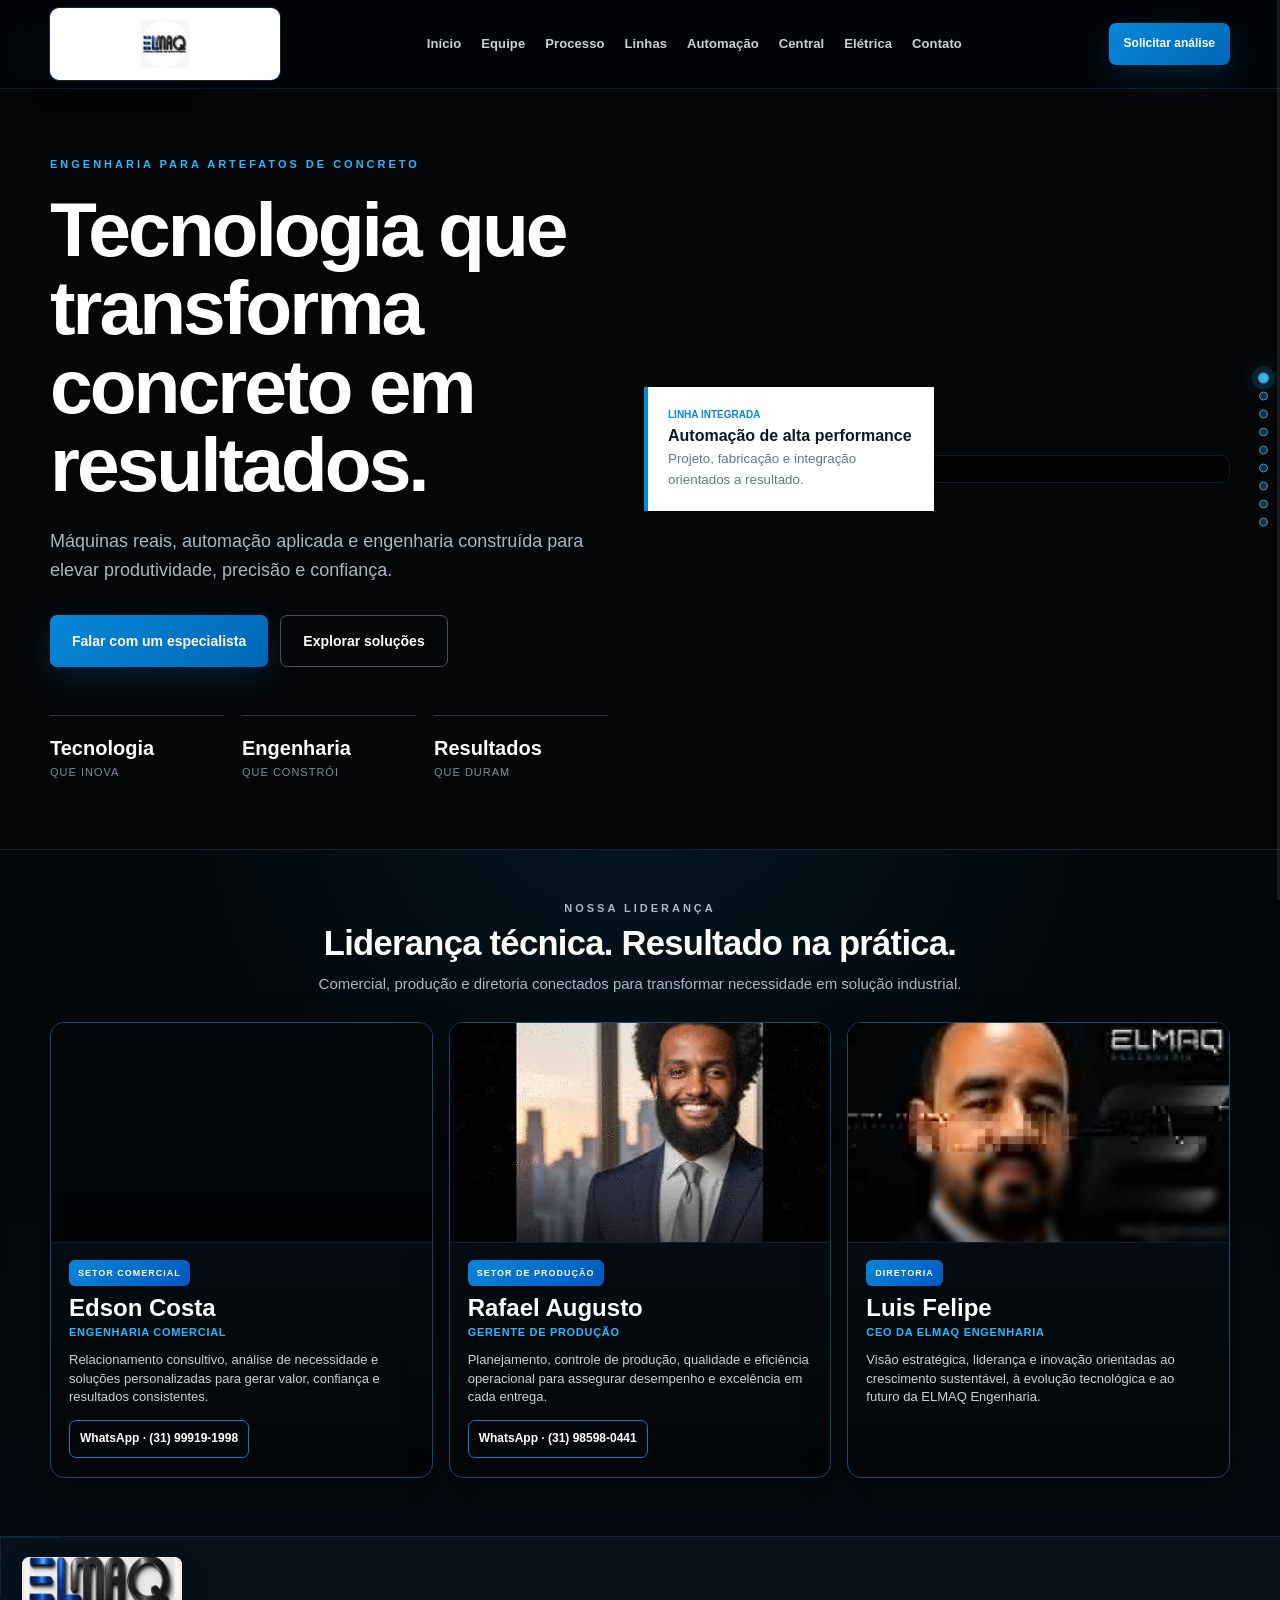
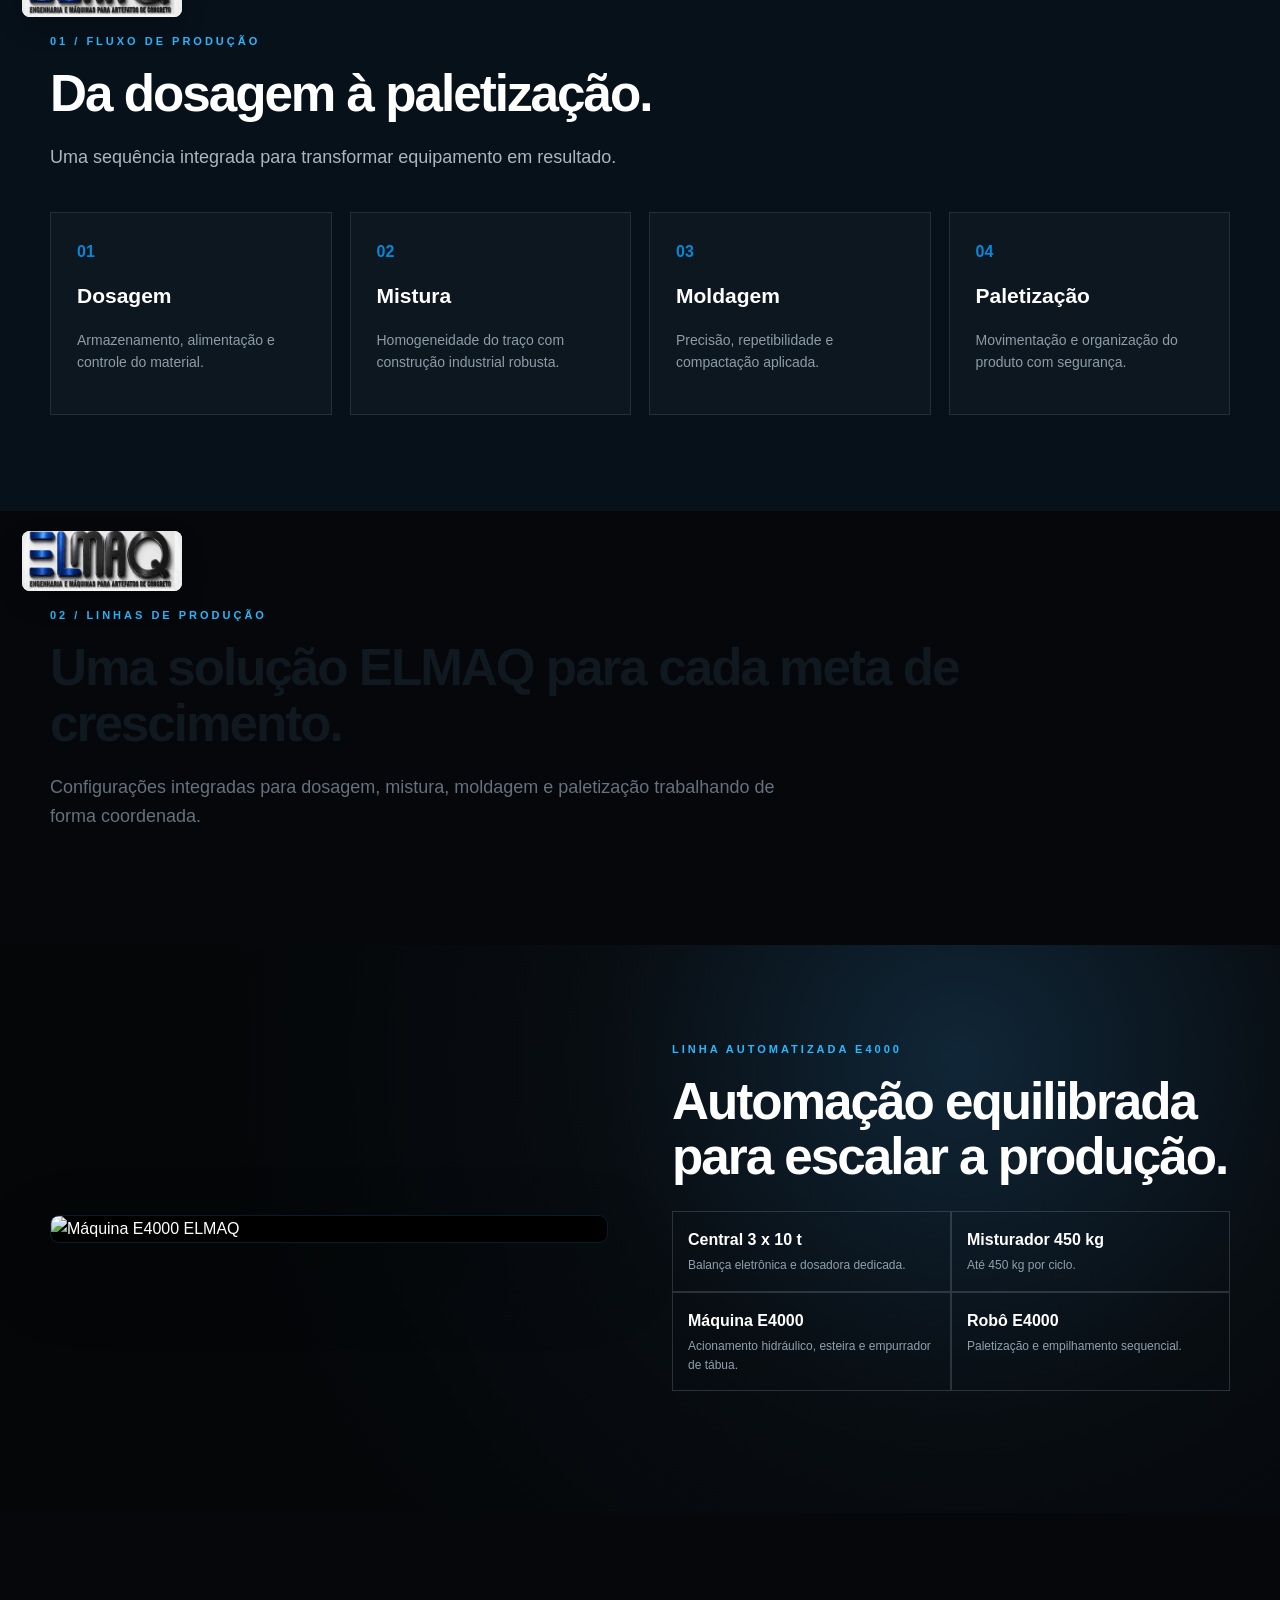
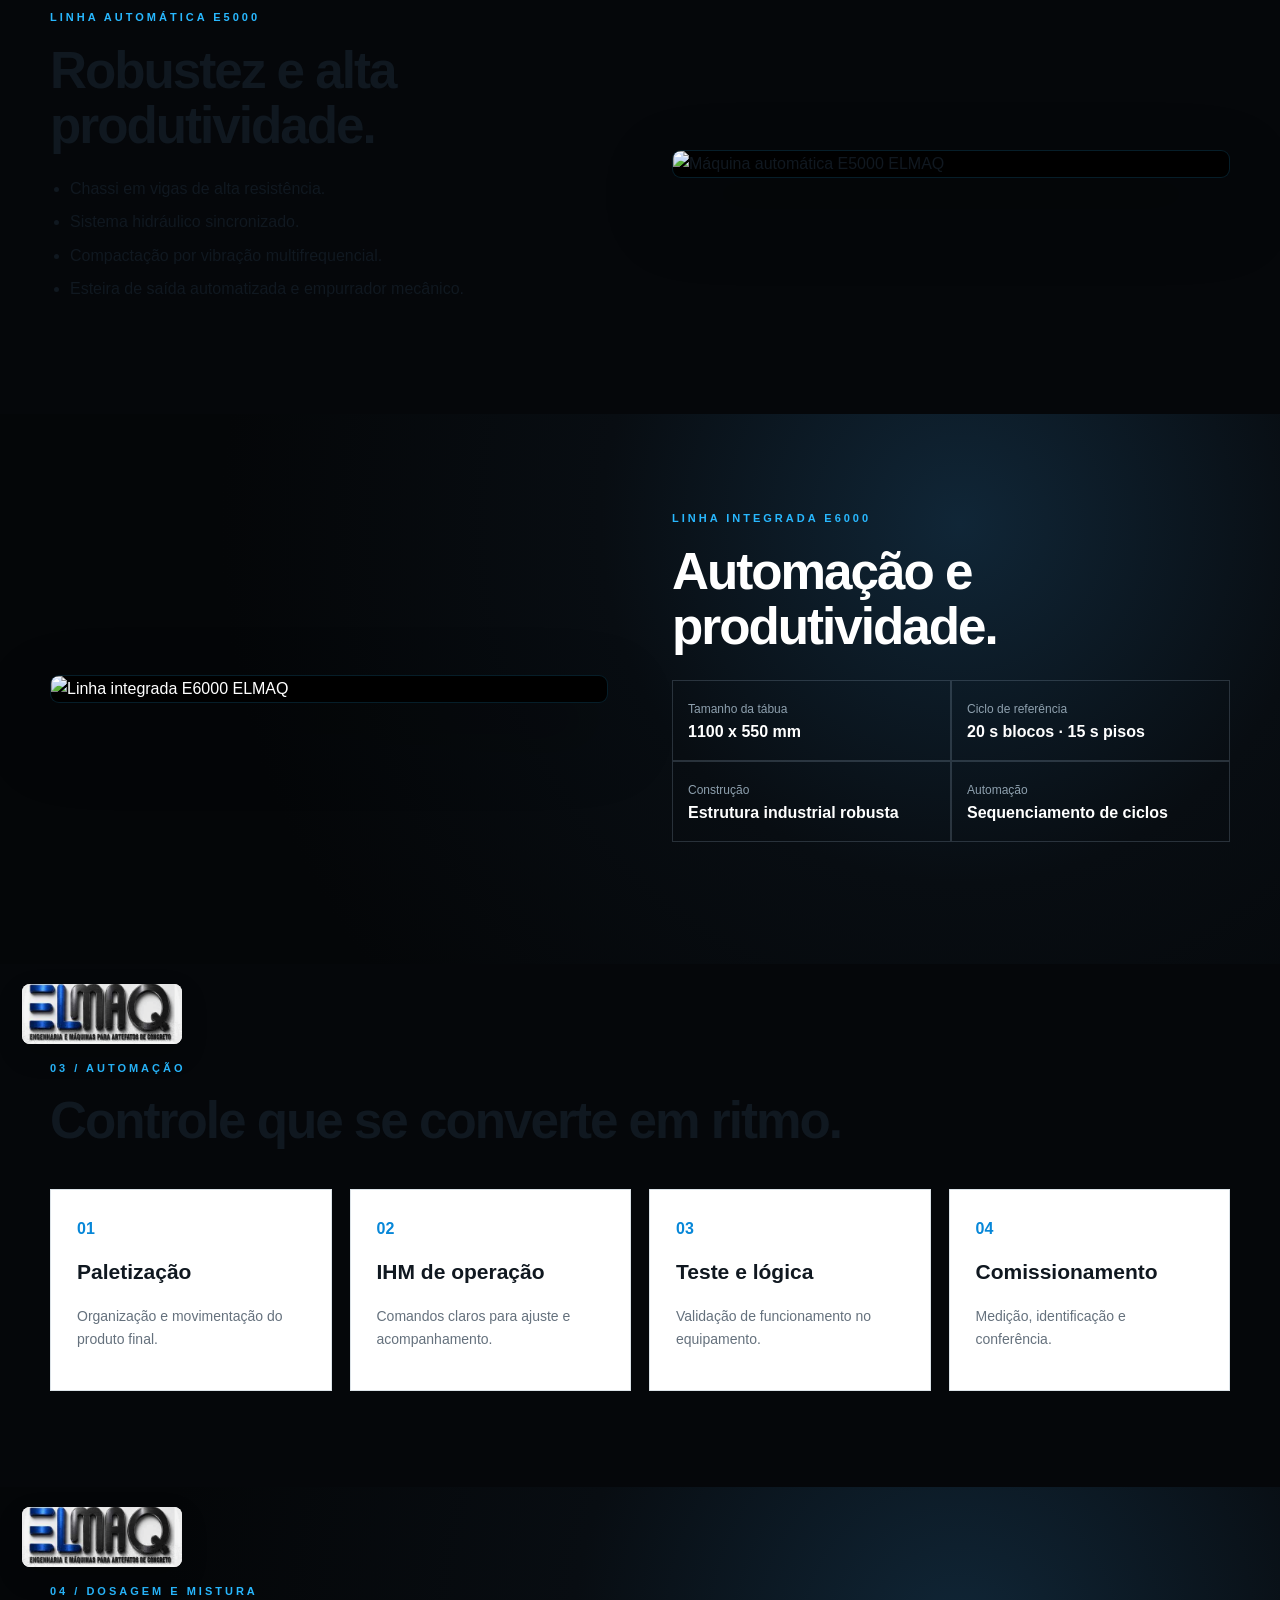
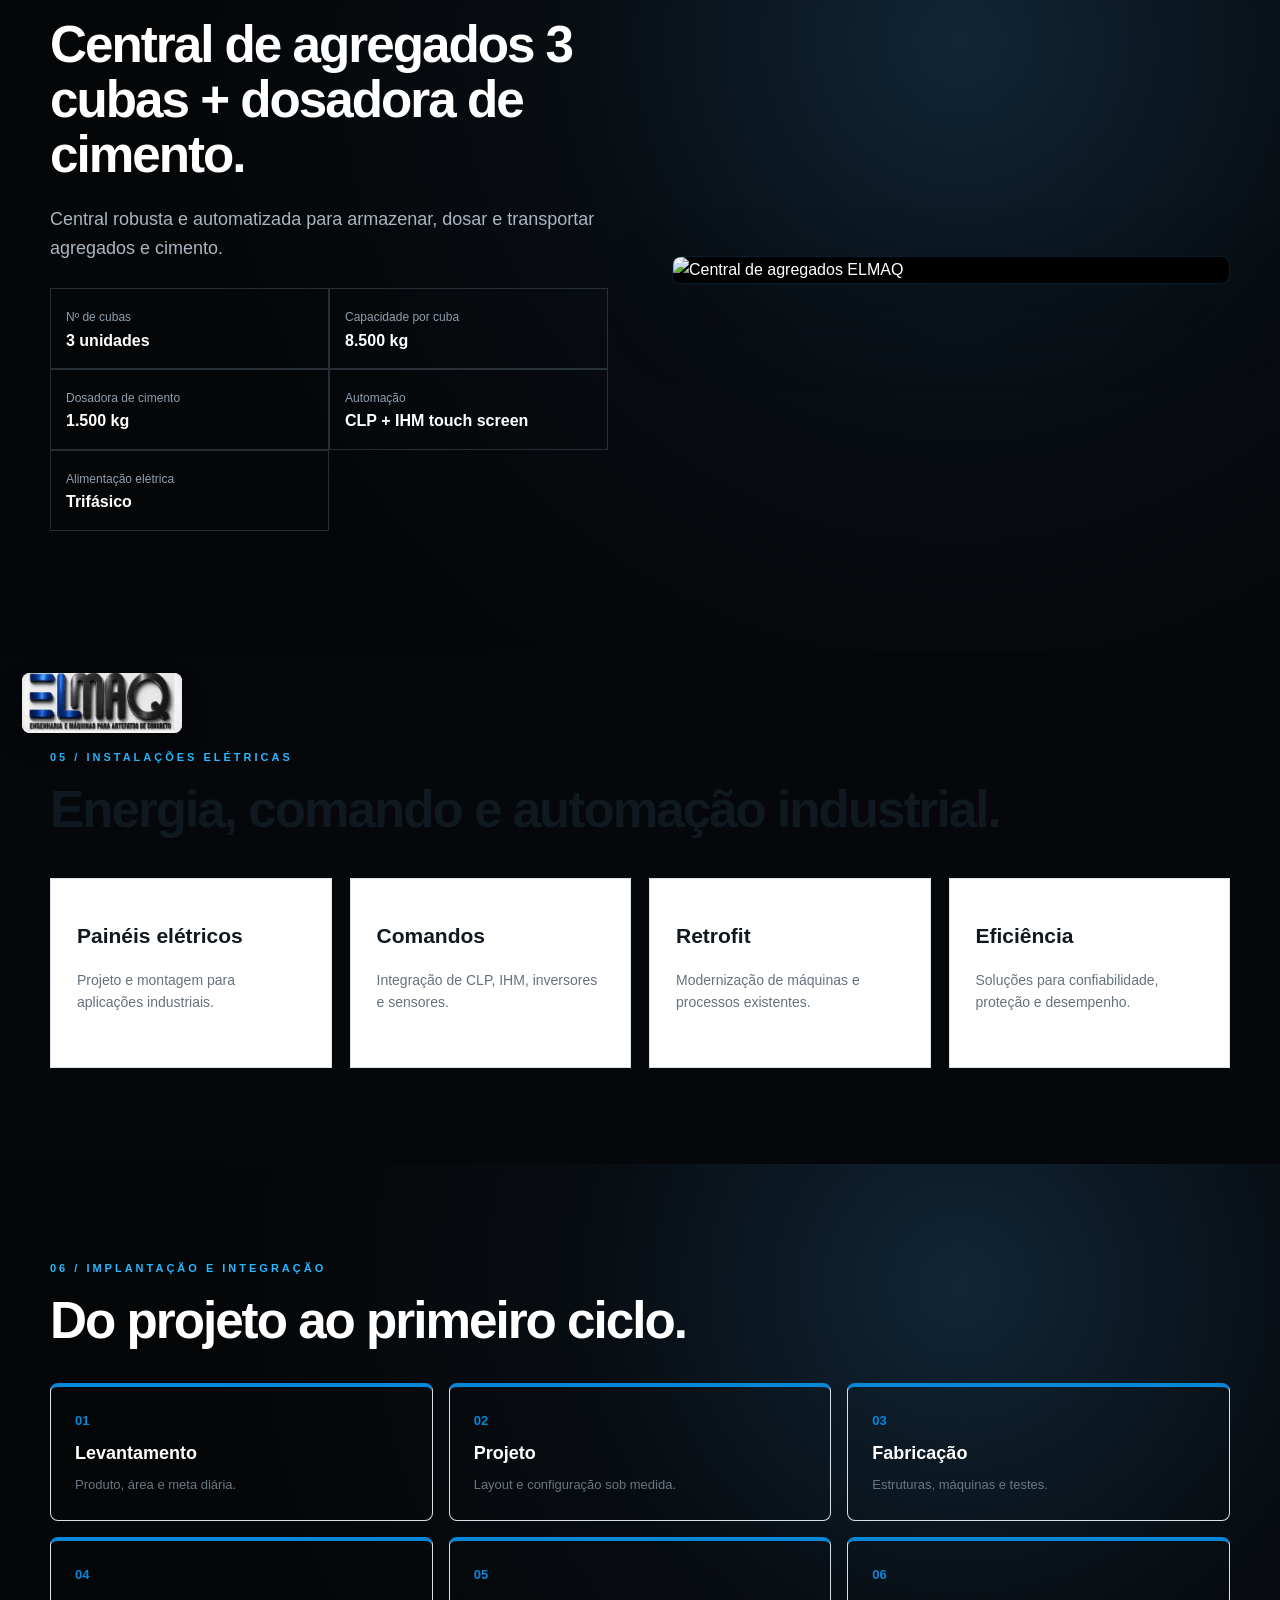
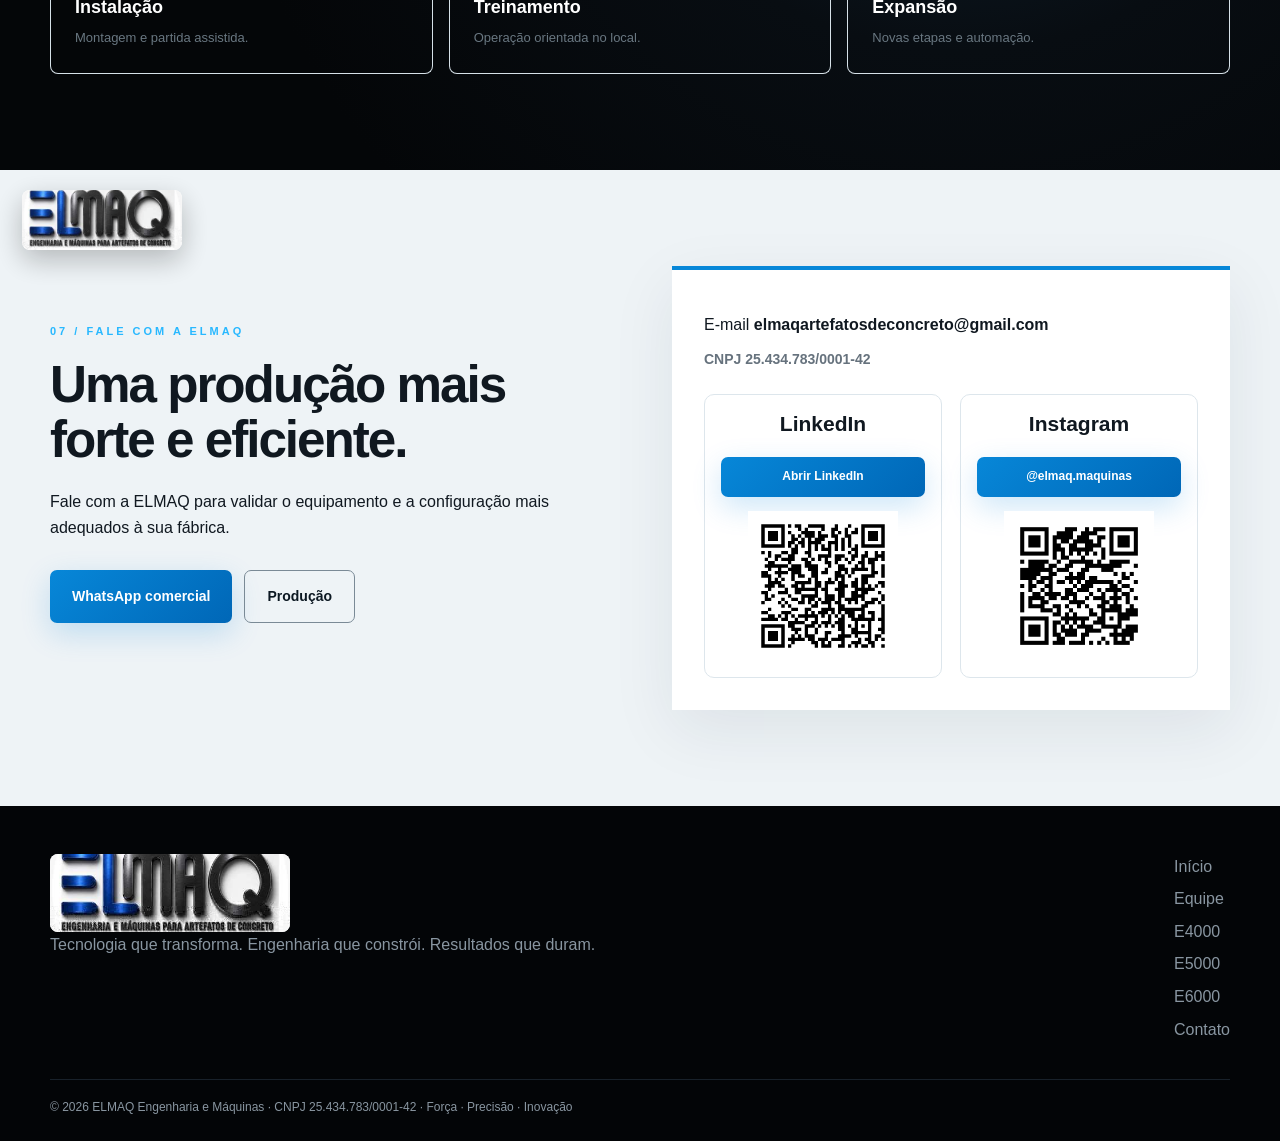
==== commit b1f1001c: "Ativar layout executivo v10 e renovar cache" ====
--- a/index.html
+++ b/index.html
@@ -6,21 +6,22 @@
   <title>ELMAQ Engenharia | Máquinas para Artefatos de Concreto</title>
   <meta name="description" content="ELMAQ Engenharia — máquinas, automação, dosagem, mistura, elétrica e integração para artefatos de concreto." />
   <link rel="canonical" href="https://elmaq-engenharia-site.vercel.app/" />
-  <link rel="icon" type="image/jpeg" href="/assets/logo-elmaq-site.jpg?v=9" />
+  <link rel="icon" type="image/jpeg" href="/assets/logo-elmaq-site.jpg?v=10" />
   <meta property="og:title" content="ELMAQ Engenharia | Máquinas para Artefatos de Concreto" />
   <meta property="og:description" content="Tecnologia, máquinas e automação para transformar concreto em resultados." />
-  <meta property="og:image" content="https://elmaq-engenharia-site.vercel.app/assets/logo-elmaq-site.jpg?v=9" />
+  <meta property="og:image" content="https://elmaq-engenharia-site.vercel.app/assets/logo-elmaq-site.jpg?v=10" />
   <meta property="og:url" content="https://elmaq-engenharia-site.vercel.app/" />
   <meta property="og:type" content="website" />
   <meta property="og:locale" content="pt_BR" />
   <meta name="twitter:card" content="summary_large_image" />
   <meta name="twitter:title" content="ELMAQ Engenharia | Máquinas para Artefatos de Concreto" />
   <meta name="twitter:description" content="Máquinas, automação e engenharia para artefatos de concreto." />
-  <meta name="twitter:image" content="https://elmaq-engenharia-site.vercel.app/assets/logo-elmaq-site.jpg?v=9" />
-  <link rel="stylesheet" href="styles.css?v=9" />
-  <link rel="stylesheet" href="mobile.css?v=9" />
-  <link rel="stylesheet" href="team.css?v=9" />
-  <link rel="stylesheet" href="site-fixes.css?v=9" />
+  <meta name="twitter:image" content="https://elmaq-engenharia-site.vercel.app/assets/logo-elmaq-site.jpg?v=10" />
+  <link rel="stylesheet" href="styles.css?v=10" />
+  <link rel="stylesheet" href="mobile.css?v=10" />
+  <link rel="stylesheet" href="team.css?v=10" />
+  <link rel="stylesheet" href="site-fixes.css?v=10" />
+  <link rel="stylesheet" href="visual-v10.css?v=10" />
 </head>
 <body>
 <div class="scroll-progress" aria-hidden="true"><span></span></div>
@@ -37,7 +38,7 @@
 </aside>
 
 <header class="topbar">
-  <a class="brand brand-image" href="#inicio"><img src="assets/logo-elmaq-site.jpg?v=9" alt="ELMAQ Engenharia e Máquinas para Artefatos de Concreto" /></a>
+  <a class="brand brand-image" href="#inicio"><img src="assets/logo-elmaq-site.jpg?v=10" alt="ELMAQ Engenharia e Máquinas para Artefatos de Concreto" /></a>
   <button class="menu-toggle" type="button" aria-label="Abrir menu" aria-expanded="false" aria-controls="main-menu"><span></span><span></span><span></span></button>
   <nav id="main-menu" class="main-menu">
     <a href="#inicio">Início</a><a href="#equipe-elmaq">Equipe</a><a href="#fluxo">Processo</a><a href="#linhas">Linhas</a><a href="#automacao">Automação</a><a href="#central">Central</a><a href="#energia">Elétrica</a><a href="#contato">Contato</a>
@@ -47,7 +48,7 @@
 
 <main>
 <section id="inicio" class="hero section-dark tracked-section">
-  <img class="section-logo" src="assets/logo-elmaq-site.jpg?v=9" alt="" aria-hidden="true" />
+  <img class="section-logo" src="assets/logo-elmaq-site.jpg?v=10" alt="" aria-hidden="true" />
   <div class="wrap hero-grid reveal">
     <div><p class="eyebrow">Engenharia para artefatos de concreto</p><h1>Tecnologia que transforma concreto em resultados.</h1><p class="lead">Máquinas reais, automação aplicada e engenharia construída para elevar produtividade, precisão e confiança.</p><div class="actions"><a class="btn" href="https://wa.me/5531999191998" target="_blank" rel="noopener">Falar com um especialista</a><a class="btn ghost" href="#linhas">Explorar soluções</a></div><div class="stats"><div><strong>Tecnologia</strong><span>que inova</span></div><div><strong>Engenharia</strong><span>que constrói</span></div><div><strong>Resultados</strong><span>que duram</span></div></div></div>
     <div class="hero-media"><img src="https://elmaq-engenharia.gaunt-zephyr-1m.chatgpt.site/images/linha-integrada-e6000-nova.webp" alt="Linha integrada E6000 ELMAQ" /><div class="media-card"><span>Linha integrada</span><strong>Automação de alta performance</strong><small>Projeto, fabricação e integração orientados a resultado.</small></div></div>
@@ -56,18 +57,18 @@
 
 <section id="equipe-elmaq" class="elmaq-team tracked-section">
   <div class="wrap">
-    <div class="elmaq-team-head reveal"><p class="eyebrow">Nossa liderança</p><h2>Liderança que movimenta ideias e transforma resultados.</h2><p>Profissionais organizados por setor, com foco em relacionamento, excelência operacional e visão estratégica.</p></div>
+    <div class="elmaq-team-head reveal"><p class="eyebrow">Nossa liderança</p><h2>Liderança técnica. Resultado na prática.</h2><p>Comercial, produção e diretoria conectados para transformar necessidade em solução industrial.</p></div>
     <div class="elmaq-team-grid reveal">
       <article class="elmaq-person">
-        <div class="elmaq-person-media"><img src="assets/edson-costa.jpg?v=9" alt="Edson Costa - Engenharia Comercial" loading="eager" decoding="async"></div>
+        <div class="elmaq-person-media"><img src="assets/edson-costa.jpg?v=10" alt="Edson Costa - Engenharia Comercial" loading="eager" decoding="async"></div>
         <div class="elmaq-person-content"><span class="elmaq-sector">Setor Comercial</span><h3>Edson Costa</h3><span class="elmaq-role">Engenharia Comercial</span><p>Relacionamento consultivo, análise de necessidade e soluções personalizadas para gerar valor, confiança e resultados consistentes.</p><a class="elmaq-contact" href="https://wa.me/5531999191998" target="_blank" rel="noopener">WhatsApp · (31) 99919-1998</a></div>
       </article>
       <article class="elmaq-person">
-        <div class="elmaq-person-media"><img src="assets/rafael-augusto.jpg?v=9" alt="Rafael Augusto - Gerente de Produção" loading="eager" decoding="async"></div>
+        <div class="elmaq-person-media"><img src="assets/rafael-augusto.jpg?v=10" alt="Rafael Augusto - Gerente de Produção" loading="eager" decoding="async"></div>
         <div class="elmaq-person-content"><span class="elmaq-sector">Setor de Produção</span><h3>Rafael Augusto</h3><span class="elmaq-role">Gerente de Produção</span><p>Planejamento, controle de produção, qualidade e eficiência operacional para assegurar desempenho e excelência em cada entrega.</p><a class="elmaq-contact" href="https://wa.me/5531985980441" target="_blank" rel="noopener">WhatsApp · (31) 98598-0441</a></div>
       </article>
       <article class="elmaq-person">
-        <div class="elmaq-person-media"><img src="assets/luis-felipe.jpg?v=9" alt="Luis Felipe - CEO da ELMAQ Engenharia" loading="eager" decoding="async"></div>
+        <div class="elmaq-person-media"><img src="assets/luis-felipe.jpg?v=10" alt="Luis Felipe - CEO da ELMAQ Engenharia" loading="eager" decoding="async"></div>
         <div class="elmaq-person-content"><span class="elmaq-sector">Diretoria</span><h3>Luis Felipe</h3><span class="elmaq-role">CEO da ELMAQ Engenharia</span><p>Visão estratégica, liderança e inovação orientadas ao crescimento sustentável, à evolução tecnológica e ao futuro da ELMAQ Engenharia.</p></div>
       </article>
     </div>
@@ -75,9 +76,9 @@
   </div>
 </section>
 
-<section id="fluxo" class="section section-grid-bg section-dark tracked-section"><img class="section-logo" src="assets/logo-elmaq-site.jpg?v=9" alt="" aria-hidden="true" /><div class="wrap reveal"><p class="eyebrow">01 / Fluxo de produção</p><h2>Da dosagem à paletização.</h2><p class="lead">Uma sequência integrada para transformar equipamento em resultado.</p><div class="cards four process"><article class="card dark"><span>01</span><h3>Dosagem</h3><p>Armazenamento, alimentação e controle do material.</p></article><article class="card dark"><span>02</span><h3>Mistura</h3><p>Homogeneidade do traço com construção industrial robusta.</p></article><article class="card dark"><span>03</span><h3>Moldagem</h3><p>Precisão, repetibilidade e compactação aplicada.</p></article><article class="card dark"><span>04</span><h3>Paletização</h3><p>Movimentação e organização do produto com segurança.</p></article></div></div></section>
+<section id="fluxo" class="section section-grid-bg section-dark tracked-section"><img class="section-logo" src="assets/logo-elmaq-site.jpg?v=10" alt="" aria-hidden="true" /><div class="wrap reveal"><p class="eyebrow">01 / Fluxo de produção</p><h2>Da dosagem à paletização.</h2><p class="lead">Uma sequência integrada para transformar equipamento em resultado.</p><div class="cards four process"><article class="card dark"><span>01</span><h3>Dosagem</h3><p>Armazenamento, alimentação e controle do material.</p></article><article class="card dark"><span>02</span><h3>Mistura</h3><p>Homogeneidade do traço com construção industrial robusta.</p></article><article class="card dark"><span>03</span><h3>Moldagem</h3><p>Precisão, repetibilidade e compactação aplicada.</p></article><article class="card dark"><span>04</span><h3>Paletização</h3><p>Movimentação e organização do produto com segurança.</p></article></div></div></section>
 
-<section id="linhas" class="section tracked-section"><img class="section-logo" src="assets/logo-elmaq-site.jpg?v=9" alt="" aria-hidden="true" /><div class="wrap reveal"><p class="eyebrow">02 / Linhas de produção</p><h2>Uma solução ELMAQ para cada meta de crescimento.</h2><p class="section-intro">Configurações integradas para dosagem, mistura, moldagem e paletização trabalhando de forma coordenada.</p></div></section>
+<section id="linhas" class="section tracked-section"><img class="section-logo" src="assets/logo-elmaq-site.jpg?v=10" alt="" aria-hidden="true" /><div class="wrap reveal"><p class="eyebrow">02 / Linhas de produção</p><h2>Uma solução ELMAQ para cada meta de crescimento.</h2><p class="section-intro">Configurações integradas para dosagem, mistura, moldagem e paletização trabalhando de forma coordenada.</p></div></section>
 
 <section id="e4000" class="section machine-section section-dark tracked-section"><div class="wrap feature-grid reveal"><div class="feature-media"><img src="https://elmaq-engenharia.gaunt-zephyr-1m.chatgpt.site/images/maquina-frontal-premium.webp" alt="Máquina E4000 ELMAQ" /></div><div><p class="eyebrow">Linha automatizada E4000</p><h2>Automação equilibrada para escalar a produção.</h2><div class="mini-grid"><div><strong>Central 3 x 10 t</strong><span>Balança eletrônica e dosadora dedicada.</span></div><div><strong>Misturador 450 kg</strong><span>Até 450 kg por ciclo.</span></div><div><strong>Máquina E4000</strong><span>Acionamento hidráulico, esteira e empurrador de tábua.</span></div><div><strong>Robô E4000</strong><span>Paletização e empilhamento sequencial.</span></div></div></div></div></section>
 
@@ -85,18 +86,18 @@
 
 <section id="e6000" class="section machine-section section-dark tracked-section"><div class="wrap feature-grid reveal"><div class="feature-media"><img src="https://elmaq-engenharia.gaunt-zephyr-1m.chatgpt.site/images/linha-integrada-e6000-nova.webp" alt="Linha integrada E6000 ELMAQ" /></div><div><p class="eyebrow">Linha integrada E6000</p><h2>Automação e produtividade.</h2><div class="specs dark-specs"><div><span>Tamanho da tábua</span><strong>1100 x 550 mm</strong></div><div><span>Ciclo de referência</span><strong>20 s blocos · 15 s pisos</strong></div><div><span>Construção</span><strong>Estrutura industrial robusta</strong></div><div><span>Automação</span><strong>Sequenciamento de ciclos</strong></div></div></div></div></section>
 
-<section id="automacao" class="section tracked-section"><img class="section-logo" src="assets/logo-elmaq-site.jpg?v=9" alt="" aria-hidden="true" /><div class="wrap reveal"><p class="eyebrow">03 / Automação</p><h2>Controle que se converte em ritmo.</h2><div class="cards four"><article class="card"><span>01</span><h3>Paletização</h3><p>Organização e movimentação do produto final.</p></article><article class="card"><span>02</span><h3>IHM de operação</h3><p>Comandos claros para ajuste e acompanhamento.</p></article><article class="card"><span>03</span><h3>Teste e lógica</h3><p>Validação de funcionamento no equipamento.</p></article><article class="card"><span>04</span><h3>Comissionamento</h3><p>Medição, identificação e conferência.</p></article></div></div></section>
+<section id="automacao" class="section tracked-section"><img class="section-logo" src="assets/logo-elmaq-site.jpg?v=10" alt="" aria-hidden="true" /><div class="wrap reveal"><p class="eyebrow">03 / Automação</p><h2>Controle que se converte em ritmo.</h2><div class="cards four"><article class="card"><span>01</span><h3>Paletização</h3><p>Organização e movimentação do produto final.</p></article><article class="card"><span>02</span><h3>IHM de operação</h3><p>Comandos claros para ajuste e acompanhamento.</p></article><article class="card"><span>03</span><h3>Teste e lógica</h3><p>Validação de funcionamento no equipamento.</p></article><article class="card"><span>04</span><h3>Comissionamento</h3><p>Medição, identificação e conferência.</p></article></div></div></section>
 
-<section id="central" class="section section-dark tracked-section"><img class="section-logo" src="assets/logo-elmaq-site.jpg?v=9" alt="" aria-hidden="true" /><div class="wrap feature-grid reverse reveal"><div><p class="eyebrow">04 / Dosagem e mistura</p><h2>Central de agregados 3 cubas + dosadora de cimento.</h2><p class="lead">Central robusta e automatizada para armazenar, dosar e transportar agregados e cimento.</p><div class="specs dark-specs"><div><span>Nº de cubas</span><strong>3 unidades</strong></div><div><span>Capacidade por cuba</span><strong>8.500 kg</strong></div><div><span>Dosadora de cimento</span><strong>1.500 kg</strong></div><div><span>Automação</span><strong>CLP + IHM touch screen</strong></div><div><span>Alimentação elétrica</span><strong>Trifásico</strong></div></div></div><div class="feature-media"><img src="https://elmaq-engenharia.gaunt-zephyr-1m.chatgpt.site/images/central-3-cubas-fundo-preto.png" alt="Central de agregados ELMAQ" /></div></div></section>
+<section id="central" class="section section-dark tracked-section"><img class="section-logo" src="assets/logo-elmaq-site.jpg?v=10" alt="" aria-hidden="true" /><div class="wrap feature-grid reverse reveal"><div><p class="eyebrow">04 / Dosagem e mistura</p><h2>Central de agregados 3 cubas + dosadora de cimento.</h2><p class="lead">Central robusta e automatizada para armazenar, dosar e transportar agregados e cimento.</p><div class="specs dark-specs"><div><span>Nº de cubas</span><strong>3 unidades</strong></div><div><span>Capacidade por cuba</span><strong>8.500 kg</strong></div><div><span>Dosadora de cimento</span><strong>1.500 kg</strong></div><div><span>Automação</span><strong>CLP + IHM touch screen</strong></div><div><span>Alimentação elétrica</span><strong>Trifásico</strong></div></div></div><div class="feature-media"><img src="https://elmaq-engenharia.gaunt-zephyr-1m.chatgpt.site/images/central-3-cubas-fundo-preto.png" alt="Central de agregados ELMAQ" /></div></div></section>
 
-<section id="energia" class="section tracked-section"><img class="section-logo" src="assets/logo-elmaq-site.jpg?v=9" alt="" aria-hidden="true" /><div class="wrap reveal"><p class="eyebrow">05 / Instalações elétricas</p><h2>Energia, comando e automação industrial.</h2><div class="cards four"><article class="card"><h3>Painéis elétricos</h3><p>Projeto e montagem para aplicações industriais.</p></article><article class="card"><h3>Comandos</h3><p>Integração de CLP, IHM, inversores e sensores.</p></article><article class="card"><h3>Retrofit</h3><p>Modernização de máquinas e processos existentes.</p></article><article class="card"><h3>Eficiência</h3><p>Soluções para confiabilidade, proteção e desempenho.</p></article></div></div></section>
+<section id="energia" class="section tracked-section"><img class="section-logo" src="assets/logo-elmaq-site.jpg?v=10" alt="" aria-hidden="true" /><div class="wrap reveal"><p class="eyebrow">05 / Instalações elétricas</p><h2>Energia, comando e automação industrial.</h2><div class="cards four"><article class="card"><h3>Painéis elétricos</h3><p>Projeto e montagem para aplicações industriais.</p></article><article class="card"><h3>Comandos</h3><p>Integração de CLP, IHM, inversores e sensores.</p></article><article class="card"><h3>Retrofit</h3><p>Modernização de máquinas e processos existentes.</p></article><article class="card"><h3>Eficiência</h3><p>Soluções para confiabilidade, proteção e desempenho.</p></article></div></div></section>
 
 <section id="implantacao" class="section section-dark tracked-section"><div class="wrap reveal"><p class="eyebrow">06 / Implantação e integração</p><h2>Do projeto ao primeiro ciclo.</h2><div class="steps"><div><b>01</b><strong>Levantamento</strong><span>Produto, área e meta diária.</span></div><div><b>02</b><strong>Projeto</strong><span>Layout e configuração sob medida.</span></div><div><b>03</b><strong>Fabricação</strong><span>Estruturas, máquinas e testes.</span></div><div><b>04</b><strong>Instalação</strong><span>Montagem e partida assistida.</span></div><div><b>05</b><strong>Treinamento</strong><span>Operação orientada no local.</span></div><div><b>06</b><strong>Expansão</strong><span>Novas etapas e automação.</span></div></div></div></section>
 
-<section id="contato" class="section contact tracked-section"><img class="section-logo" src="assets/logo-elmaq-site.jpg?v=9" alt="" aria-hidden="true" /><div class="wrap contact-grid reveal"><div><p class="eyebrow">07 / Fale com a ELMAQ</p><h2>Uma produção mais forte e eficiente.</h2><p>Fale com a ELMAQ para validar o equipamento e a configuração mais adequados à sua fábrica.</p><div class="contact-actions"><a class="btn" href="https://wa.me/5531999191998" target="_blank" rel="noopener">WhatsApp comercial</a><a class="btn ghost dark-ghost" href="https://wa.me/5531985980441" target="_blank" rel="noopener">Produção</a></div></div><div class="contact-card"><a href="mailto:elmaqartefatosdeconcreto@gmail.com">E-mail <strong>elmaqartefatosdeconcreto@gmail.com</strong></a><p><strong>CNPJ 25.434.783/0001-42</strong></p><div class="social-grid"><div><h3>LinkedIn</h3><a class="btn social-btn" href="https://www.linkedin.com/company/elmaq-engenharia-industial-artefatos-de-concreto/" target="_blank" rel="noopener">Abrir LinkedIn</a><img src="assets/qr-code-linkedin-elmaq.png" alt="QR Code LinkedIn ELMAQ" /></div><div><h3>Instagram</h3><a class="btn social-btn" href="https://www.instagram.com/elmaq.maquinas/" target="_blank" rel="noopener">@elmaq.maquinas</a><img src="assets/qr-code-instagram-elmaq.png" alt="QR Code Instagram ELMAQ" /></div></div></div></div></section>
+<section id="contato" class="section contact tracked-section"><img class="section-logo" src="assets/logo-elmaq-site.jpg?v=10" alt="" aria-hidden="true" /><div class="wrap contact-grid reveal"><div><p class="eyebrow">07 / Fale com a ELMAQ</p><h2>Uma produção mais forte e eficiente.</h2><p>Fale com a ELMAQ para validar o equipamento e a configuração mais adequados à sua fábrica.</p><div class="contact-actions"><a class="btn" href="https://wa.me/5531999191998" target="_blank" rel="noopener">WhatsApp comercial</a><a class="btn ghost dark-ghost" href="https://wa.me/5531985980441" target="_blank" rel="noopener">Produção</a></div></div><div class="contact-card"><a href="mailto:elmaqartefatosdeconcreto@gmail.com">E-mail <strong>elmaqartefatosdeconcreto@gmail.com</strong></a><p><strong>CNPJ 25.434.783/0001-42</strong></p><div class="social-grid"><div><h3>LinkedIn</h3><a class="btn social-btn" href="https://www.linkedin.com/company/elmaq-engenharia-industial-artefatos-de-concreto/" target="_blank" rel="noopener">Abrir LinkedIn</a><img src="assets/qr-code-linkedin-elmaq.png" alt="QR Code LinkedIn ELMAQ" /></div><div><h3>Instagram</h3><a class="btn social-btn" href="https://www.instagram.com/elmaq.maquinas/" target="_blank" rel="noopener">@elmaq.maquinas</a><img src="assets/qr-code-instagram-elmaq.png" alt="QR Code Instagram ELMAQ" /></div></div></div></div></section>
 </main>
 
-<footer><div class="wrap footer-grid"><div><img class="footer-logo" src="assets/logo-elmaq-site.jpg?v=9" alt="ELMAQ Engenharia" /><p>Tecnologia que transforma. Engenharia que constrói. Resultados que duram.</p></div><div><a href="#inicio">Início</a><a href="#equipe-elmaq">Equipe</a><a href="#e4000">E4000</a><a href="#e5000">E5000</a><a href="#e6000">E6000</a><a href="#contato">Contato</a></div></div><div class="wrap copyright">© 2026 ELMAQ Engenharia e Máquinas · CNPJ 25.434.783/0001-42 · Força · Precisão · Inovação</div></footer>
-<script src="script.js?v=9"></script>
+<footer><div class="wrap footer-grid"><div><img class="footer-logo" src="assets/logo-elmaq-site.jpg?v=10" alt="ELMAQ Engenharia" /><p>Tecnologia que transforma. Engenharia que constrói. Resultados que duram.</p></div><div><a href="#inicio">Início</a><a href="#equipe-elmaq">Equipe</a><a href="#e4000">E4000</a><a href="#e5000">E5000</a><a href="#e6000">E6000</a><a href="#contato">Contato</a></div></div><div class="wrap copyright">© 2026 ELMAQ Engenharia e Máquinas · CNPJ 25.434.783/0001-42 · Força · Precisão · Inovação</div></footer>
+<script src="script.js?v=10"></script>
 </body>
 </html>
--- a/visual-v10.css
+++ b/visual-v10.css
@@ -0,0 +1,56 @@
+/* ELMAQ v10 — correção visual executiva */
+:root{--elmaq-blue:#159be7;--elmaq-blue2:#0577c8;--elmaq-bg:#020609;--elmaq-card:#071018;--elmaq-border:#174a6b}
+
+/* Cabeçalho mais limpo */
+.topbar{min-height:68px!important;padding-top:8px!important;padding-bottom:8px!important;background:rgba(2,6,9,.98)!important;border-bottom:1px solid rgba(21,155,231,.18)!important}
+.brand-image{display:flex!important;align-items:center!important}
+.brand-image img{width:160px!important;height:50px!important;max-height:50px!important;object-fit:contain!important;background:#fff!important;border-radius:6px!important;padding:1px!important;box-shadow:none!important}
+.topbar .main-menu a{font-size:13px!important;font-weight:700!important;letter-spacing:.1px!important}
+.topbar-cta{min-height:42px!important}
+
+/* Seção de liderança mais compacta */
+.elmaq-team{padding:50px 0 58px!important;background:linear-gradient(180deg,#020609 0%,#040a0f 100%)!important}
+.elmaq-team:before{background:radial-gradient(circle at 50% -20%,rgba(16,145,220,.14),transparent 46%)!important}
+.elmaq-team-head{max-width:760px!important;margin:0 auto 26px!important;padding:0 18px!important}
+.elmaq-team-head .eyebrow{font-size:11px!important;margin-bottom:8px!important}
+.elmaq-team-head h2{font-size:clamp(28px,2.7vw,40px)!important;line-height:1.08!important;letter-spacing:-.7px!important;margin:0 auto 10px!important}
+.elmaq-team-head p{font-size:15px!important;line-height:1.55!important;max-width:680px!important;color:#aab9c4!important}
+.elmaq-team-grid{gap:16px!important;align-items:stretch!important}
+.elmaq-person{border-color:var(--elmaq-border)!important;border-radius:14px!important;background:linear-gradient(180deg,#071018 0%,#030608 100%)!important;box-shadow:0 18px 44px rgba(0,0,0,.32)!important;overflow:hidden!important}
+.elmaq-person:hover{transform:translateY(-3px)!important;border-color:var(--elmaq-blue)!important;box-shadow:0 24px 55px rgba(0,87,145,.2)!important}
+.elmaq-person-media{height:220px!important;aspect-ratio:auto!important;background:#03070a!important;border-bottom:1px solid rgba(21,155,231,.18)!important;position:relative!important;overflow:hidden!important}
+.elmaq-person-media:after{content:""!important;position:absolute!important;left:0!important;right:0!important;bottom:0!important;height:36%!important;background:linear-gradient(180deg,transparent,rgba(0,0,0,.55))!important;pointer-events:none!important}
+.elmaq-person-media img{display:block!important;width:100%!important;height:100%!important;object-fit:cover!important;background:#03070a!important}
+.elmaq-person:nth-child(1) .elmaq-person-media{background-image:url("[data-uri]")!important;background-size:cover!important;background-position:center 38%!important;background-repeat:no-repeat!important}
+.elmaq-person:nth-child(1) .elmaq-person-media img{display:none!important}
+.elmaq-person:nth-child(2) .elmaq-person-media img{object-position:center 18%!important}
+.elmaq-person:nth-child(3) .elmaq-person-media img{object-position:center 15%!important}
+.elmaq-person-content{padding:17px 18px 19px!important}
+.elmaq-sector{font-size:9px!important;padding:6px 9px!important;margin-bottom:9px!important}
+.elmaq-person h3{font-size:24px!important;line-height:1.05!important;margin-bottom:4px!important}
+.elmaq-role{font-size:11px!important;margin-bottom:9px!important}
+.elmaq-person p{font-size:13px!important;line-height:1.45!important;margin-bottom:13px!important;color:#c7d2da!important}
+.elmaq-contact{padding:8px 10px!important;font-size:12px!important;border-radius:7px!important}
+.elmaq-values{display:none!important}
+
+/* Barra lateral menos dominante */
+.scroll-progress{width:3px!important}
+.scroll-nav{right:12px!important;gap:9px!important}
+.scroll-nav a{width:9px!important;height:9px!important}
+.scroll-nav a.active,.scroll-nav a:hover{transform:scale(1.22)!important}
+
+@media(max-width:980px){
+  .brand-image img{width:145px!important;height:46px!important;max-height:46px!important}
+  .elmaq-team-grid{grid-template-columns:1fr 1fr!important}
+  .elmaq-person-media{height:210px!important}
+}
+@media(max-width:700px){
+  .topbar{min-height:62px!important}
+  .brand-image img{width:132px!important;height:43px!important;max-height:43px!important}
+  .elmaq-team{padding:38px 0 46px!important}
+  .elmaq-team-head{margin-bottom:20px!important}
+  .elmaq-team-head h2{font-size:30px!important}
+  .elmaq-team-grid{grid-template-columns:1fr!important;gap:14px!important}
+  .elmaq-person-media{height:240px!important}
+  .elmaq-person-content{padding:16px!important}
+}
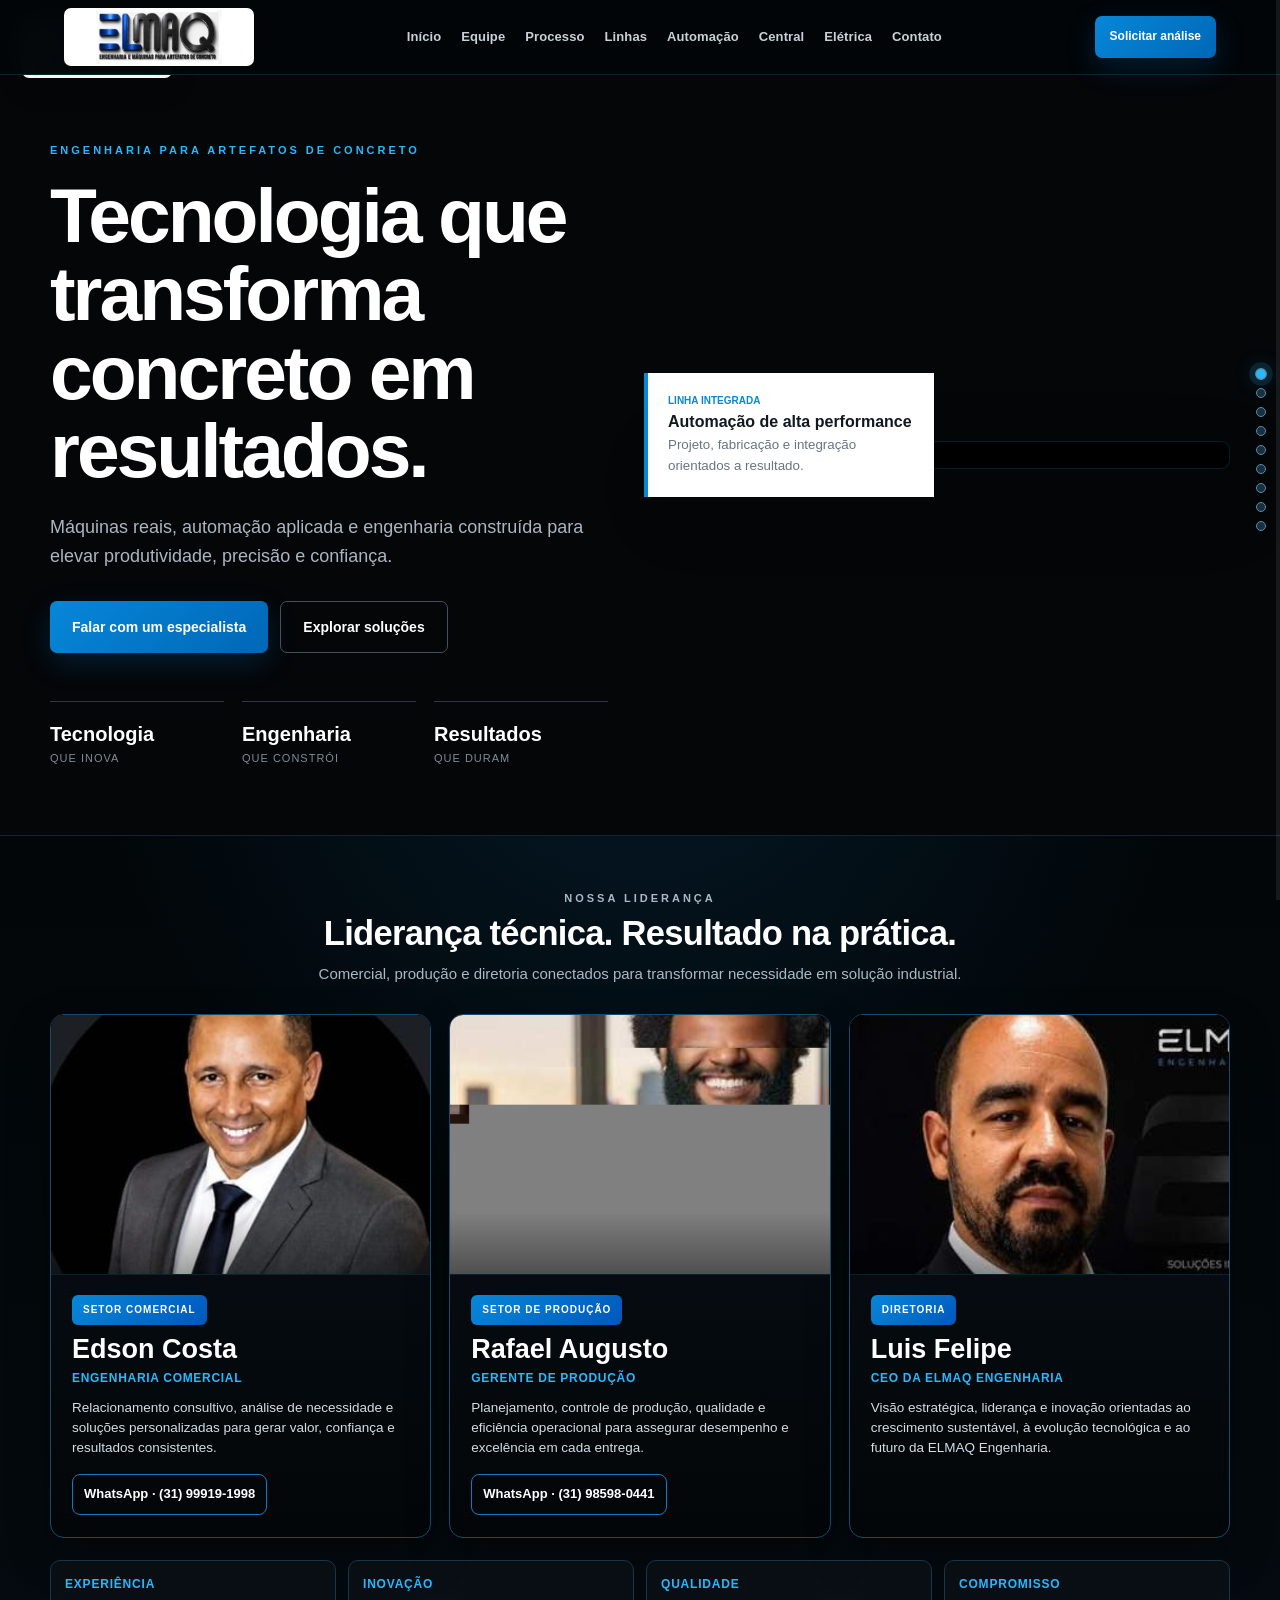
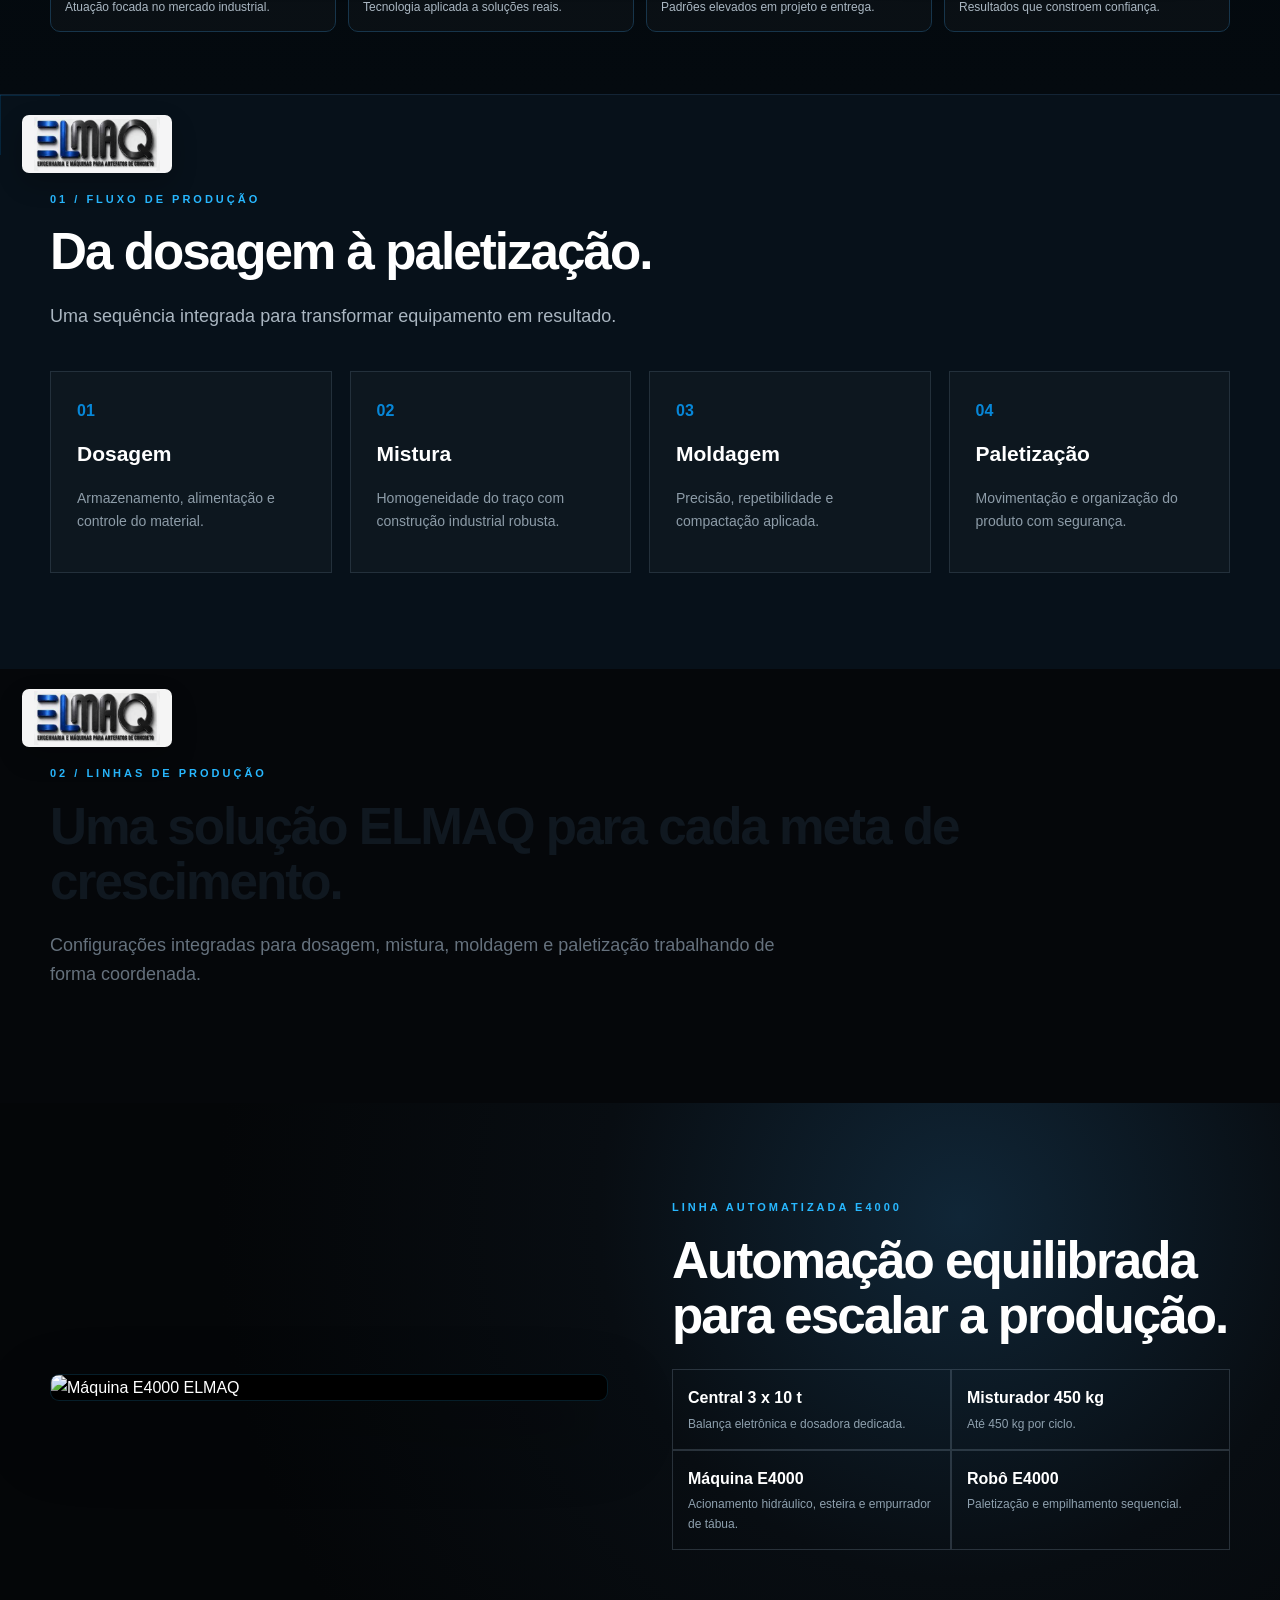
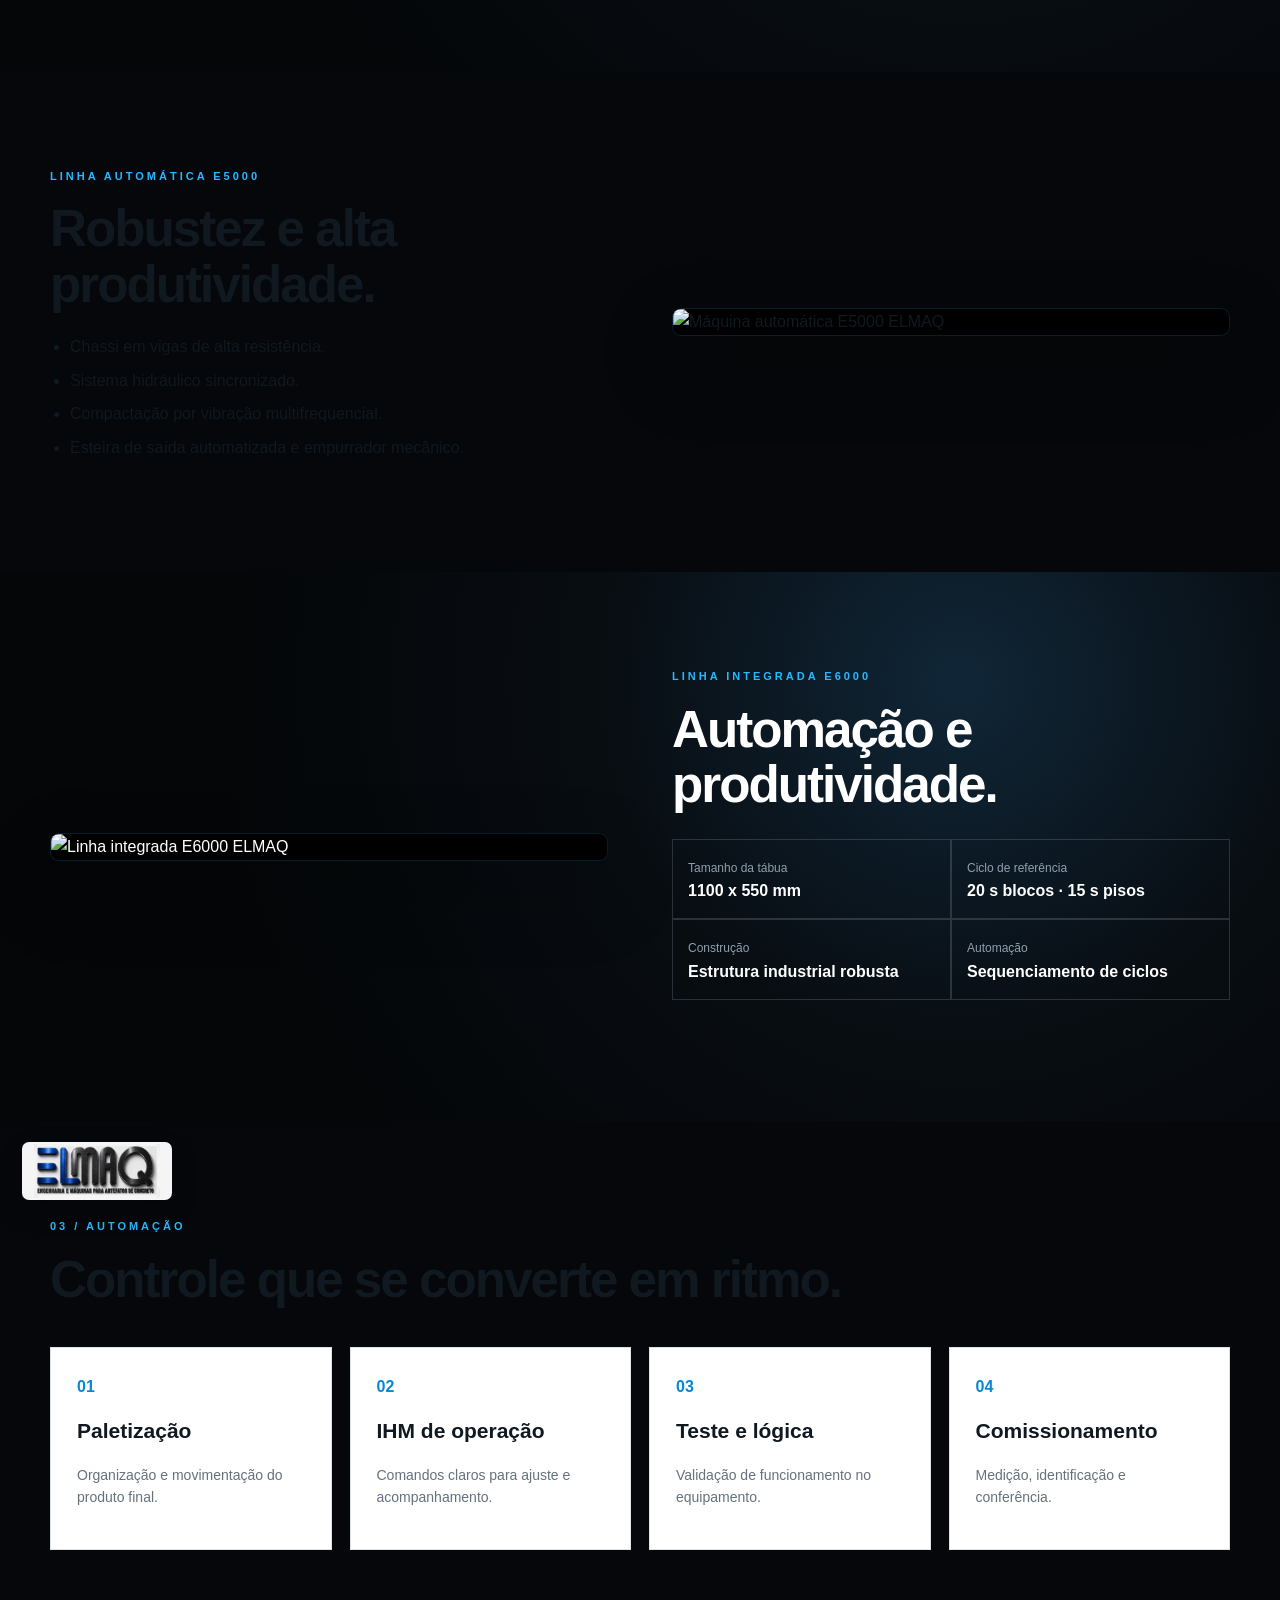
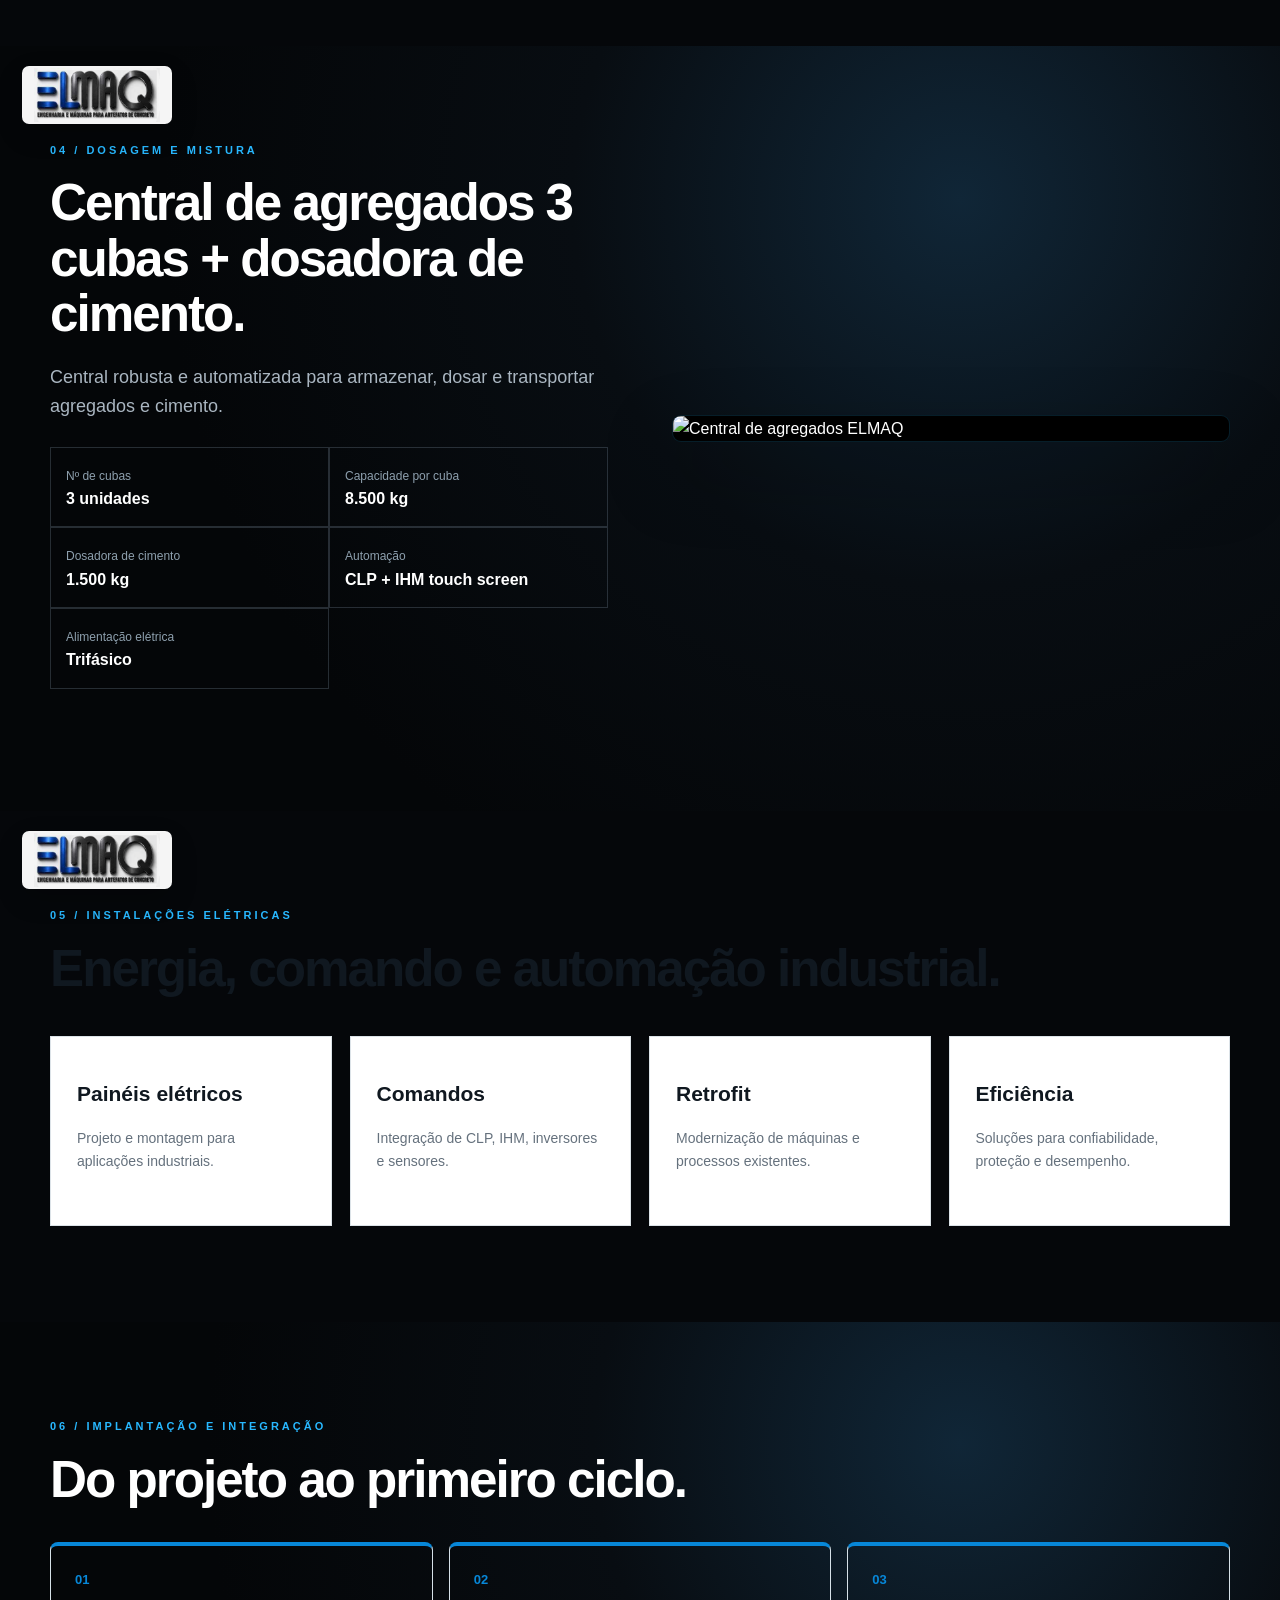
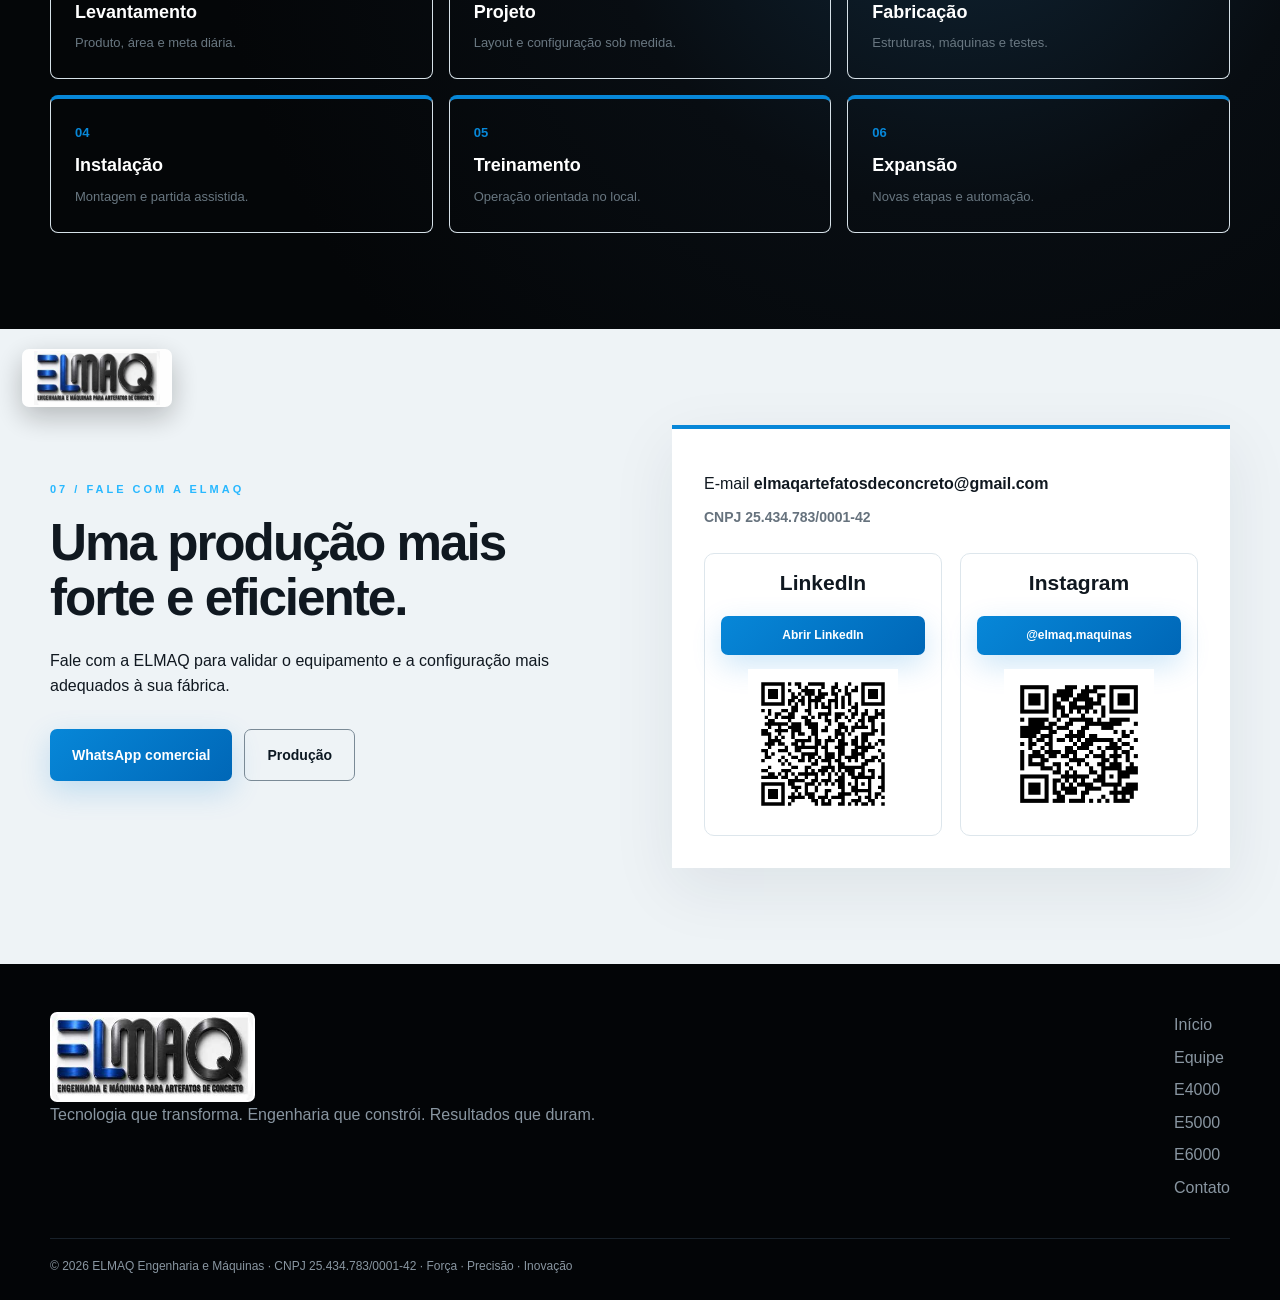
==== commit 812df95a: "Forçar carregamento das novas fotos e logo ELMAQ v11" ====
--- a/index.html
+++ b/index.html
@@ -6,22 +6,22 @@
   <title>ELMAQ Engenharia | Máquinas para Artefatos de Concreto</title>
   <meta name="description" content="ELMAQ Engenharia — máquinas, automação, dosagem, mistura, elétrica e integração para artefatos de concreto." />
   <link rel="canonical" href="https://elmaq-engenharia-site.vercel.app/" />
-  <link rel="icon" type="image/jpeg" href="/assets/logo-elmaq-site.jpg?v=10" />
+  <link rel="icon" type="image/jpeg" href="/assets/logo-elmaq-site.jpg?v=11" />
   <meta property="og:title" content="ELMAQ Engenharia | Máquinas para Artefatos de Concreto" />
   <meta property="og:description" content="Tecnologia, máquinas e automação para transformar concreto em resultados." />
-  <meta property="og:image" content="https://elmaq-engenharia-site.vercel.app/assets/logo-elmaq-site.jpg?v=10" />
+  <meta property="og:image" content="https://elmaq-engenharia-site.vercel.app/assets/logo-elmaq-site.jpg?v=11" />
   <meta property="og:url" content="https://elmaq-engenharia-site.vercel.app/" />
   <meta property="og:type" content="website" />
   <meta property="og:locale" content="pt_BR" />
   <meta name="twitter:card" content="summary_large_image" />
   <meta name="twitter:title" content="ELMAQ Engenharia | Máquinas para Artefatos de Concreto" />
   <meta name="twitter:description" content="Máquinas, automação e engenharia para artefatos de concreto." />
-  <meta name="twitter:image" content="https://elmaq-engenharia-site.vercel.app/assets/logo-elmaq-site.jpg?v=10" />
-  <link rel="stylesheet" href="styles.css?v=10" />
-  <link rel="stylesheet" href="mobile.css?v=10" />
-  <link rel="stylesheet" href="team.css?v=10" />
-  <link rel="stylesheet" href="site-fixes.css?v=10" />
-  <link rel="stylesheet" href="visual-v10.css?v=10" />
+  <meta name="twitter:image" content="https://elmaq-engenharia-site.vercel.app/assets/logo-elmaq-site.jpg?v=11" />
+  <link rel="stylesheet" href="styles.css?v=11" />
+  <link rel="stylesheet" href="mobile.css?v=11" />
+  <link rel="stylesheet" href="team.css?v=11" />
+  <link rel="stylesheet" href="site-fixes.css?v=11" />
+  <link rel="stylesheet" href="visual-v10.css?v=11" />
 </head>
 <body>
 <div class="scroll-progress" aria-hidden="true"><span></span></div>
@@ -38,7 +38,7 @@
 </aside>
 
 <header class="topbar">
-  <a class="brand brand-image" href="#inicio"><img src="assets/logo-elmaq-site.jpg?v=10" alt="ELMAQ Engenharia e Máquinas para Artefatos de Concreto" /></a>
+  <a class="brand brand-image" href="#inicio"><img src="assets/logo-elmaq-site.jpg?v=11" alt="ELMAQ Engenharia e Máquinas para Artefatos de Concreto" /></a>
   <button class="menu-toggle" type="button" aria-label="Abrir menu" aria-expanded="false" aria-controls="main-menu"><span></span><span></span><span></span></button>
   <nav id="main-menu" class="main-menu">
     <a href="#inicio">Início</a><a href="#equipe-elmaq">Equipe</a><a href="#fluxo">Processo</a><a href="#linhas">Linhas</a><a href="#automacao">Automação</a><a href="#central">Central</a><a href="#energia">Elétrica</a><a href="#contato">Contato</a>
@@ -48,7 +48,7 @@
 
 <main>
 <section id="inicio" class="hero section-dark tracked-section">
-  <img class="section-logo" src="assets/logo-elmaq-site.jpg?v=10" alt="" aria-hidden="true" />
+  <img class="section-logo" src="assets/logo-elmaq-site.jpg?v=11" alt="" aria-hidden="true" />
   <div class="wrap hero-grid reveal">
     <div><p class="eyebrow">Engenharia para artefatos de concreto</p><h1>Tecnologia que transforma concreto em resultados.</h1><p class="lead">Máquinas reais, automação aplicada e engenharia construída para elevar produtividade, precisão e confiança.</p><div class="actions"><a class="btn" href="https://wa.me/5531999191998" target="_blank" rel="noopener">Falar com um especialista</a><a class="btn ghost" href="#linhas">Explorar soluções</a></div><div class="stats"><div><strong>Tecnologia</strong><span>que inova</span></div><div><strong>Engenharia</strong><span>que constrói</span></div><div><strong>Resultados</strong><span>que duram</span></div></div></div>
     <div class="hero-media"><img src="https://elmaq-engenharia.gaunt-zephyr-1m.chatgpt.site/images/linha-integrada-e6000-nova.webp" alt="Linha integrada E6000 ELMAQ" /><div class="media-card"><span>Linha integrada</span><strong>Automação de alta performance</strong><small>Projeto, fabricação e integração orientados a resultado.</small></div></div>
@@ -60,15 +60,15 @@
     <div class="elmaq-team-head reveal"><p class="eyebrow">Nossa liderança</p><h2>Liderança técnica. Resultado na prática.</h2><p>Comercial, produção e diretoria conectados para transformar necessidade em solução industrial.</p></div>
     <div class="elmaq-team-grid reveal">
       <article class="elmaq-person">
-        <div class="elmaq-person-media"><img src="assets/edson-costa.jpg?v=10" alt="Edson Costa - Engenharia Comercial" loading="eager" decoding="async"></div>
+        <div class="elmaq-person-media"><img src="assets/edson-costa.jpg?v=11" alt="Edson Costa - Engenharia Comercial" loading="eager" decoding="async"></div>
         <div class="elmaq-person-content"><span class="elmaq-sector">Setor Comercial</span><h3>Edson Costa</h3><span class="elmaq-role">Engenharia Comercial</span><p>Relacionamento consultivo, análise de necessidade e soluções personalizadas para gerar valor, confiança e resultados consistentes.</p><a class="elmaq-contact" href="https://wa.me/5531999191998" target="_blank" rel="noopener">WhatsApp · (31) 99919-1998</a></div>
       </article>
       <article class="elmaq-person">
-        <div class="elmaq-person-media"><img src="assets/rafael-augusto.jpg?v=10" alt="Rafael Augusto - Gerente de Produção" loading="eager" decoding="async"></div>
+        <div class="elmaq-person-media"><img src="assets/rafael-augusto.jpg?v=11" alt="Rafael Augusto - Gerente de Produção" loading="eager" decoding="async"></div>
         <div class="elmaq-person-content"><span class="elmaq-sector">Setor de Produção</span><h3>Rafael Augusto</h3><span class="elmaq-role">Gerente de Produção</span><p>Planejamento, controle de produção, qualidade e eficiência operacional para assegurar desempenho e excelência em cada entrega.</p><a class="elmaq-contact" href="https://wa.me/5531985980441" target="_blank" rel="noopener">WhatsApp · (31) 98598-0441</a></div>
       </article>
       <article class="elmaq-person">
-        <div class="elmaq-person-media"><img src="assets/luis-felipe.jpg?v=10" alt="Luis Felipe - CEO da ELMAQ Engenharia" loading="eager" decoding="async"></div>
+        <div class="elmaq-person-media"><img src="assets/luis-felipe.jpg?v=11" alt="Luis Felipe - CEO da ELMAQ Engenharia" loading="eager" decoding="async"></div>
         <div class="elmaq-person-content"><span class="elmaq-sector">Diretoria</span><h3>Luis Felipe</h3><span class="elmaq-role">CEO da ELMAQ Engenharia</span><p>Visão estratégica, liderança e inovação orientadas ao crescimento sustentável, à evolução tecnológica e ao futuro da ELMAQ Engenharia.</p></div>
       </article>
     </div>
@@ -76,9 +76,9 @@
   </div>
 </section>
 
-<section id="fluxo" class="section section-grid-bg section-dark tracked-section"><img class="section-logo" src="assets/logo-elmaq-site.jpg?v=10" alt="" aria-hidden="true" /><div class="wrap reveal"><p class="eyebrow">01 / Fluxo de produção</p><h2>Da dosagem à paletização.</h2><p class="lead">Uma sequência integrada para transformar equipamento em resultado.</p><div class="cards four process"><article class="card dark"><span>01</span><h3>Dosagem</h3><p>Armazenamento, alimentação e controle do material.</p></article><article class="card dark"><span>02</span><h3>Mistura</h3><p>Homogeneidade do traço com construção industrial robusta.</p></article><article class="card dark"><span>03</span><h3>Moldagem</h3><p>Precisão, repetibilidade e compactação aplicada.</p></article><article class="card dark"><span>04</span><h3>Paletização</h3><p>Movimentação e organização do produto com segurança.</p></article></div></div></section>
+<section id="fluxo" class="section section-grid-bg section-dark tracked-section"><img class="section-logo" src="assets/logo-elmaq-site.jpg?v=11" alt="" aria-hidden="true" /><div class="wrap reveal"><p class="eyebrow">01 / Fluxo de produção</p><h2>Da dosagem à paletização.</h2><p class="lead">Uma sequência integrada para transformar equipamento em resultado.</p><div class="cards four process"><article class="card dark"><span>01</span><h3>Dosagem</h3><p>Armazenamento, alimentação e controle do material.</p></article><article class="card dark"><span>02</span><h3>Mistura</h3><p>Homogeneidade do traço com construção industrial robusta.</p></article><article class="card dark"><span>03</span><h3>Moldagem</h3><p>Precisão, repetibilidade e compactação aplicada.</p></article><article class="card dark"><span>04</span><h3>Paletização</h3><p>Movimentação e organização do produto com segurança.</p></article></div></div></section>
 
-<section id="linhas" class="section tracked-section"><img class="section-logo" src="assets/logo-elmaq-site.jpg?v=10" alt="" aria-hidden="true" /><div class="wrap reveal"><p class="eyebrow">02 / Linhas de produção</p><h2>Uma solução ELMAQ para cada meta de crescimento.</h2><p class="section-intro">Configurações integradas para dosagem, mistura, moldagem e paletização trabalhando de forma coordenada.</p></div></section>
+<section id="linhas" class="section tracked-section"><img class="section-logo" src="assets/logo-elmaq-site.jpg?v=11" alt="" aria-hidden="true" /><div class="wrap reveal"><p class="eyebrow">02 / Linhas de produção</p><h2>Uma solução ELMAQ para cada meta de crescimento.</h2><p class="section-intro">Configurações integradas para dosagem, mistura, moldagem e paletização trabalhando de forma coordenada.</p></div></section>
 
 <section id="e4000" class="section machine-section section-dark tracked-section"><div class="wrap feature-grid reveal"><div class="feature-media"><img src="https://elmaq-engenharia.gaunt-zephyr-1m.chatgpt.site/images/maquina-frontal-premium.webp" alt="Máquina E4000 ELMAQ" /></div><div><p class="eyebrow">Linha automatizada E4000</p><h2>Automação equilibrada para escalar a produção.</h2><div class="mini-grid"><div><strong>Central 3 x 10 t</strong><span>Balança eletrônica e dosadora dedicada.</span></div><div><strong>Misturador 450 kg</strong><span>Até 450 kg por ciclo.</span></div><div><strong>Máquina E4000</strong><span>Acionamento hidráulico, esteira e empurrador de tábua.</span></div><div><strong>Robô E4000</strong><span>Paletização e empilhamento sequencial.</span></div></div></div></div></section>
 
@@ -86,18 +86,18 @@
 
 <section id="e6000" class="section machine-section section-dark tracked-section"><div class="wrap feature-grid reveal"><div class="feature-media"><img src="https://elmaq-engenharia.gaunt-zephyr-1m.chatgpt.site/images/linha-integrada-e6000-nova.webp" alt="Linha integrada E6000 ELMAQ" /></div><div><p class="eyebrow">Linha integrada E6000</p><h2>Automação e produtividade.</h2><div class="specs dark-specs"><div><span>Tamanho da tábua</span><strong>1100 x 550 mm</strong></div><div><span>Ciclo de referência</span><strong>20 s blocos · 15 s pisos</strong></div><div><span>Construção</span><strong>Estrutura industrial robusta</strong></div><div><span>Automação</span><strong>Sequenciamento de ciclos</strong></div></div></div></div></section>
 
-<section id="automacao" class="section tracked-section"><img class="section-logo" src="assets/logo-elmaq-site.jpg?v=10" alt="" aria-hidden="true" /><div class="wrap reveal"><p class="eyebrow">03 / Automação</p><h2>Controle que se converte em ritmo.</h2><div class="cards four"><article class="card"><span>01</span><h3>Paletização</h3><p>Organização e movimentação do produto final.</p></article><article class="card"><span>02</span><h3>IHM de operação</h3><p>Comandos claros para ajuste e acompanhamento.</p></article><article class="card"><span>03</span><h3>Teste e lógica</h3><p>Validação de funcionamento no equipamento.</p></article><article class="card"><span>04</span><h3>Comissionamento</h3><p>Medição, identificação e conferência.</p></article></div></div></section>
+<section id="automacao" class="section tracked-section"><img class="section-logo" src="assets/logo-elmaq-site.jpg?v=11" alt="" aria-hidden="true" /><div class="wrap reveal"><p class="eyebrow">03 / Automação</p><h2>Controle que se converte em ritmo.</h2><div class="cards four"><article class="card"><span>01</span><h3>Paletização</h3><p>Organização e movimentação do produto final.</p></article><article class="card"><span>02</span><h3>IHM de operação</h3><p>Comandos claros para ajuste e acompanhamento.</p></article><article class="card"><span>03</span><h3>Teste e lógica</h3><p>Validação de funcionamento no equipamento.</p></article><article class="card"><span>04</span><h3>Comissionamento</h3><p>Medição, identificação e conferência.</p></article></div></div></section>
 
-<section id="central" class="section section-dark tracked-section"><img class="section-logo" src="assets/logo-elmaq-site.jpg?v=10" alt="" aria-hidden="true" /><div class="wrap feature-grid reverse reveal"><div><p class="eyebrow">04 / Dosagem e mistura</p><h2>Central de agregados 3 cubas + dosadora de cimento.</h2><p class="lead">Central robusta e automatizada para armazenar, dosar e transportar agregados e cimento.</p><div class="specs dark-specs"><div><span>Nº de cubas</span><strong>3 unidades</strong></div><div><span>Capacidade por cuba</span><strong>8.500 kg</strong></div><div><span>Dosadora de cimento</span><strong>1.500 kg</strong></div><div><span>Automação</span><strong>CLP + IHM touch screen</strong></div><div><span>Alimentação elétrica</span><strong>Trifásico</strong></div></div></div><div class="feature-media"><img src="https://elmaq-engenharia.gaunt-zephyr-1m.chatgpt.site/images/central-3-cubas-fundo-preto.png" alt="Central de agregados ELMAQ" /></div></div></section>
+<section id="central" class="section section-dark tracked-section"><img class="section-logo" src="assets/logo-elmaq-site.jpg?v=11" alt="" aria-hidden="true" /><div class="wrap feature-grid reverse reveal"><div><p class="eyebrow">04 / Dosagem e mistura</p><h2>Central de agregados 3 cubas + dosadora de cimento.</h2><p class="lead">Central robusta e automatizada para armazenar, dosar e transportar agregados e cimento.</p><div class="specs dark-specs"><div><span>Nº de cubas</span><strong>3 unidades</strong></div><div><span>Capacidade por cuba</span><strong>8.500 kg</strong></div><div><span>Dosadora de cimento</span><strong>1.500 kg</strong></div><div><span>Automação</span><strong>CLP + IHM touch screen</strong></div><div><span>Alimentação elétrica</span><strong>Trifásico</strong></div></div></div><div class="feature-media"><img src="https://elmaq-engenharia.gaunt-zephyr-1m.chatgpt.site/images/central-3-cubas-fundo-preto.png" alt="Central de agregados ELMAQ" /></div></div></section>
 
-<section id="energia" class="section tracked-section"><img class="section-logo" src="assets/logo-elmaq-site.jpg?v=10" alt="" aria-hidden="true" /><div class="wrap reveal"><p class="eyebrow">05 / Instalações elétricas</p><h2>Energia, comando e automação industrial.</h2><div class="cards four"><article class="card"><h3>Painéis elétricos</h3><p>Projeto e montagem para aplicações industriais.</p></article><article class="card"><h3>Comandos</h3><p>Integração de CLP, IHM, inversores e sensores.</p></article><article class="card"><h3>Retrofit</h3><p>Modernização de máquinas e processos existentes.</p></article><article class="card"><h3>Eficiência</h3><p>Soluções para confiabilidade, proteção e desempenho.</p></article></div></div></section>
+<section id="energia" class="section tracked-section"><img class="section-logo" src="assets/logo-elmaq-site.jpg?v=11" alt="" aria-hidden="true" /><div class="wrap reveal"><p class="eyebrow">05 / Instalações elétricas</p><h2>Energia, comando e automação industrial.</h2><div class="cards four"><article class="card"><h3>Painéis elétricos</h3><p>Projeto e montagem para aplicações industriais.</p></article><article class="card"><h3>Comandos</h3><p>Integração de CLP, IHM, inversores e sensores.</p></article><article class="card"><h3>Retrofit</h3><p>Modernização de máquinas e processos existentes.</p></article><article class="card"><h3>Eficiência</h3><p>Soluções para confiabilidade, proteção e desempenho.</p></article></div></div></section>
 
 <section id="implantacao" class="section section-dark tracked-section"><div class="wrap reveal"><p class="eyebrow">06 / Implantação e integração</p><h2>Do projeto ao primeiro ciclo.</h2><div class="steps"><div><b>01</b><strong>Levantamento</strong><span>Produto, área e meta diária.</span></div><div><b>02</b><strong>Projeto</strong><span>Layout e configuração sob medida.</span></div><div><b>03</b><strong>Fabricação</strong><span>Estruturas, máquinas e testes.</span></div><div><b>04</b><strong>Instalação</strong><span>Montagem e partida assistida.</span></div><div><b>05</b><strong>Treinamento</strong><span>Operação orientada no local.</span></div><div><b>06</b><strong>Expansão</strong><span>Novas etapas e automação.</span></div></div></div></section>
 
-<section id="contato" class="section contact tracked-section"><img class="section-logo" src="assets/logo-elmaq-site.jpg?v=10" alt="" aria-hidden="true" /><div class="wrap contact-grid reveal"><div><p class="eyebrow">07 / Fale com a ELMAQ</p><h2>Uma produção mais forte e eficiente.</h2><p>Fale com a ELMAQ para validar o equipamento e a configuração mais adequados à sua fábrica.</p><div class="contact-actions"><a class="btn" href="https://wa.me/5531999191998" target="_blank" rel="noopener">WhatsApp comercial</a><a class="btn ghost dark-ghost" href="https://wa.me/5531985980441" target="_blank" rel="noopener">Produção</a></div></div><div class="contact-card"><a href="mailto:elmaqartefatosdeconcreto@gmail.com">E-mail <strong>elmaqartefatosdeconcreto@gmail.com</strong></a><p><strong>CNPJ 25.434.783/0001-42</strong></p><div class="social-grid"><div><h3>LinkedIn</h3><a class="btn social-btn" href="https://www.linkedin.com/company/elmaq-engenharia-industial-artefatos-de-concreto/" target="_blank" rel="noopener">Abrir LinkedIn</a><img src="assets/qr-code-linkedin-elmaq.png" alt="QR Code LinkedIn ELMAQ" /></div><div><h3>Instagram</h3><a class="btn social-btn" href="https://www.instagram.com/elmaq.maquinas/" target="_blank" rel="noopener">@elmaq.maquinas</a><img src="assets/qr-code-instagram-elmaq.png" alt="QR Code Instagram ELMAQ" /></div></div></div></div></section>
+<section id="contato" class="section contact tracked-section"><img class="section-logo" src="assets/logo-elmaq-site.jpg?v=11" alt="" aria-hidden="true" /><div class="wrap contact-grid reveal"><div><p class="eyebrow">07 / Fale com a ELMAQ</p><h2>Uma produção mais forte e eficiente.</h2><p>Fale com a ELMAQ para validar o equipamento e a configuração mais adequados à sua fábrica.</p><div class="contact-actions"><a class="btn" href="https://wa.me/5531999191998" target="_blank" rel="noopener">WhatsApp comercial</a><a class="btn ghost dark-ghost" href="https://wa.me/5531985980441" target="_blank" rel="noopener">Produção</a></div></div><div class="contact-card"><a href="mailto:elmaqartefatosdeconcreto@gmail.com">E-mail <strong>elmaqartefatosdeconcreto@gmail.com</strong></a><p><strong>CNPJ 25.434.783/0001-42</strong></p><div class="social-grid"><div><h3>LinkedIn</h3><a class="btn social-btn" href="https://www.linkedin.com/company/elmaq-engenharia-industial-artefatos-de-concreto/" target="_blank" rel="noopener">Abrir LinkedIn</a><img src="assets/qr-code-linkedin-elmaq.png" alt="QR Code LinkedIn ELMAQ" /></div><div><h3>Instagram</h3><a class="btn social-btn" href="https://www.instagram.com/elmaq.maquinas/" target="_blank" rel="noopener">@elmaq.maquinas</a><img src="assets/qr-code-instagram-elmaq.png" alt="QR Code Instagram ELMAQ" /></div></div></div></div></section>
 </main>
 
-<footer><div class="wrap footer-grid"><div><img class="footer-logo" src="assets/logo-elmaq-site.jpg?v=10" alt="ELMAQ Engenharia" /><p>Tecnologia que transforma. Engenharia que constrói. Resultados que duram.</p></div><div><a href="#inicio">Início</a><a href="#equipe-elmaq">Equipe</a><a href="#e4000">E4000</a><a href="#e5000">E5000</a><a href="#e6000">E6000</a><a href="#contato">Contato</a></div></div><div class="wrap copyright">© 2026 ELMAQ Engenharia e Máquinas · CNPJ 25.434.783/0001-42 · Força · Precisão · Inovação</div></footer>
-<script src="script.js?v=10"></script>
+<footer><div class="wrap footer-grid"><div><img class="footer-logo" src="assets/logo-elmaq-site.jpg?v=11" alt="ELMAQ Engenharia" /><p>Tecnologia que transforma. Engenharia que constrói. Resultados que duram.</p></div><div><a href="#inicio">Início</a><a href="#equipe-elmaq">Equipe</a><a href="#e4000">E4000</a><a href="#e5000">E5000</a><a href="#e6000">E6000</a><a href="#contato">Contato</a></div></div><div class="wrap copyright">© 2026 ELMAQ Engenharia e Máquinas · CNPJ 25.434.783/0001-42 · Força · Precisão · Inovação</div></footer>
+<script src="script.js?v=11"></script>
 </body>
 </html>
--- a/visual-v10.css
+++ b/visual-v10.css
@@ -1,56 +1,37 @@
-/* ELMAQ v10 — correção visual executiva */
+/* ELMAQ v11 — visual executivo, fotos reais e logo corrigida */
 :root{--elmaq-blue:#159be7;--elmaq-blue2:#0577c8;--elmaq-bg:#020609;--elmaq-card:#071018;--elmaq-border:#174a6b}
 
-/* Cabeçalho mais limpo */
-.topbar{min-height:68px!important;padding-top:8px!important;padding-bottom:8px!important;background:rgba(2,6,9,.98)!important;border-bottom:1px solid rgba(21,155,231,.18)!important}
-.brand-image{display:flex!important;align-items:center!important}
-.brand-image img{width:160px!important;height:50px!important;max-height:50px!important;object-fit:contain!important;background:#fff!important;border-radius:6px!important;padding:1px!important;box-shadow:none!important}
-.topbar .main-menu a{font-size:13px!important;font-weight:700!important;letter-spacing:.1px!important}
-.topbar-cta{min-height:42px!important}
+/* Cabeçalho */
+.topbar{min-height:72px!important;padding:8px clamp(18px,5vw,64px)!important;background:rgba(2,6,9,.98)!important;border-bottom:1px solid rgba(21,155,231,.20)!important}
+.brand-image{width:190px!important;height:58px!important;display:flex!important;align-items:center!important;justify-content:center!important;background:#fff!important;border-radius:7px!important;overflow:hidden!important;box-shadow:none!important;flex:0 0 auto!important}
+.brand-image img{display:block!important;width:100%!important;height:100%!important;max-height:none!important;object-fit:contain!important;object-position:center!important;background:#fff!important;padding:2px!important;border-radius:0!important;box-shadow:none!important}
+.topbar .main-menu{gap:20px!important}.topbar .main-menu a{font-size:13px!important;font-weight:700!important;letter-spacing:.1px!important}.topbar-cta{min-height:42px!important}
+.section-logo{width:150px!important;height:58px!important;object-fit:contain!important;object-position:center!important;background:#fff!important;border-radius:7px!important;padding:2px!important}
+.footer-logo{width:205px!important;height:auto!important;object-fit:contain!important;background:#fff!important;border-radius:7px!important;padding:2px!important}
 
-/* Seção de liderança mais compacta */
-.elmaq-team{padding:50px 0 58px!important;background:linear-gradient(180deg,#020609 0%,#040a0f 100%)!important}
+/* Liderança */
+.elmaq-team{padding:54px 0 62px!important;background:linear-gradient(180deg,#020609 0%,#040a0f 100%)!important}
 .elmaq-team:before{background:radial-gradient(circle at 50% -20%,rgba(16,145,220,.14),transparent 46%)!important}
-.elmaq-team-head{max-width:760px!important;margin:0 auto 26px!important;padding:0 18px!important}
+.elmaq-team-head{max-width:760px!important;margin:0 auto 28px!important;padding:0 18px!important}
 .elmaq-team-head .eyebrow{font-size:11px!important;margin-bottom:8px!important}
 .elmaq-team-head h2{font-size:clamp(28px,2.7vw,40px)!important;line-height:1.08!important;letter-spacing:-.7px!important;margin:0 auto 10px!important}
 .elmaq-team-head p{font-size:15px!important;line-height:1.55!important;max-width:680px!important;color:#aab9c4!important}
-.elmaq-team-grid{gap:16px!important;align-items:stretch!important}
-.elmaq-person{border-color:var(--elmaq-border)!important;border-radius:14px!important;background:linear-gradient(180deg,#071018 0%,#030608 100%)!important;box-shadow:0 18px 44px rgba(0,0,0,.32)!important;overflow:hidden!important}
-.elmaq-person:hover{transform:translateY(-3px)!important;border-color:var(--elmaq-blue)!important;box-shadow:0 24px 55px rgba(0,87,145,.2)!important}
-.elmaq-person-media{height:220px!important;aspect-ratio:auto!important;background:#03070a!important;border-bottom:1px solid rgba(21,155,231,.18)!important;position:relative!important;overflow:hidden!important}
-.elmaq-person-media:after{content:""!important;position:absolute!important;left:0!important;right:0!important;bottom:0!important;height:36%!important;background:linear-gradient(180deg,transparent,rgba(0,0,0,.55))!important;pointer-events:none!important}
-.elmaq-person-media img{display:block!important;width:100%!important;height:100%!important;object-fit:cover!important;background:#03070a!important}
-.elmaq-person:nth-child(1) .elmaq-person-media{background-image:url("[data-uri]")!important;background-size:cover!important;background-position:center 38%!important;background-repeat:no-repeat!important}
-.elmaq-person:nth-child(1) .elmaq-person-media img{display:none!important}
-.elmaq-person:nth-child(2) .elmaq-person-media img{object-position:center 18%!important}
-.elmaq-person:nth-child(3) .elmaq-person-media img{object-position:center 15%!important}
-.elmaq-person-content{padding:17px 18px 19px!important}
-.elmaq-sector{font-size:9px!important;padding:6px 9px!important;margin-bottom:9px!important}
-.elmaq-person h3{font-size:24px!important;line-height:1.05!important;margin-bottom:4px!important}
-.elmaq-role{font-size:11px!important;margin-bottom:9px!important}
-.elmaq-person p{font-size:13px!important;line-height:1.45!important;margin-bottom:13px!important;color:#c7d2da!important}
-.elmaq-contact{padding:8px 10px!important;font-size:12px!important;border-radius:7px!important}
-.elmaq-values{display:none!important}
+.elmaq-team-grid{display:grid!important;grid-template-columns:repeat(3,minmax(0,1fr))!important;gap:18px!important;align-items:stretch!important}
+.elmaq-person{border:1px solid var(--elmaq-border)!important;border-radius:14px!important;background:linear-gradient(180deg,#071018 0%,#030608 100%)!important;box-shadow:0 18px 44px rgba(0,0,0,.32)!important;overflow:hidden!important;display:flex!important;flex-direction:column!important}
+.elmaq-person:hover{transform:translateY(-3px)!important;border-color:var(--elmaq-blue)!important;box-shadow:0 24px 55px rgba(0,87,145,.20)!important}
+.elmaq-person-media{height:260px!important;aspect-ratio:auto!important;background:#03070a!important;border-bottom:1px solid rgba(21,155,231,.18)!important;position:relative!important;overflow:hidden!important;background-image:none!important}
+.elmaq-person-media:after{content:""!important;position:absolute!important;left:0!important;right:0!important;bottom:0!important;height:24%!important;background:linear-gradient(180deg,transparent,rgba(0,0,0,.38))!important;pointer-events:none!important}
+.elmaq-person-media img{display:block!important;width:100%!important;height:100%!important;object-fit:cover!important;background:#03070a!important;transform:none!important;filter:none!important}
+.elmaq-person:nth-child(1) .elmaq-person-media img{object-position:center 34%!important}
+.elmaq-person:nth-child(2) .elmaq-person-media img{object-position:center 20%!important}
+.elmaq-person:nth-child(3) .elmaq-person-media img{object-position:center 18%!important}
+.elmaq-person-content{padding:20px 21px 22px!important;display:flex!important;flex-direction:column!important;align-items:flex-start!important;flex:1!important}
+.elmaq-sector{font-size:10px!important;padding:7px 11px!important;margin-bottom:10px!important}.elmaq-person h3{font-size:27px!important;line-height:1.08!important;margin:0 0 5px!important}.elmaq-role{font-size:12px!important;margin-bottom:10px!important}.elmaq-person p{font-size:13.5px!important;line-height:1.5!important;margin:0 0 15px!important}.elmaq-contact{font-size:13px!important;padding:9px 11px!important;margin-top:auto!important}
+.elmaq-values{margin-top:22px!important;gap:12px!important}.elmaq-value{padding:14px!important}
 
-/* Barra lateral menos dominante */
-.scroll-progress{width:3px!important}
-.scroll-nav{right:12px!important;gap:9px!important}
-.scroll-nav a{width:9px!important;height:9px!important}
-.scroll-nav a.active,.scroll-nav a:hover{transform:scale(1.22)!important}
+/* Navegação lateral */
+.scroll-progress{width:4px!important}.scroll-nav{right:14px!important;gap:9px!important}.scroll-nav a{width:10px!important;height:10px!important}.scroll-nav a.active,.scroll-nav a:hover{transform:scale(1.18)!important}
+.robot-arm,.bg-robot,.robotic-arm,.robot-background{display:none!important;background-image:none!important}
 
-@media(max-width:980px){
-  .brand-image img{width:145px!important;height:46px!important;max-height:46px!important}
-  .elmaq-team-grid{grid-template-columns:1fr 1fr!important}
-  .elmaq-person-media{height:210px!important}
-}
-@media(max-width:700px){
-  .topbar{min-height:62px!important}
-  .brand-image img{width:132px!important;height:43px!important;max-height:43px!important}
-  .elmaq-team{padding:38px 0 46px!important}
-  .elmaq-team-head{margin-bottom:20px!important}
-  .elmaq-team-head h2{font-size:30px!important}
-  .elmaq-team-grid{grid-template-columns:1fr!important;gap:14px!important}
-  .elmaq-person-media{height:240px!important}
-  .elmaq-person-content{padding:16px!important}
-}
+@media(max-width:980px){.topbar{padding-left:18px!important;padding-right:18px!important}.brand-image{width:165px!important;height:52px!important}.elmaq-team-grid{grid-template-columns:1fr 1fr!important}.elmaq-values{grid-template-columns:1fr 1fr!important}.scroll-nav{right:9px!important}}
+@media(max-width:700px){.brand-image{width:145px!important;height:48px!important}.elmaq-team{padding:46px 0 54px!important}.elmaq-team-grid{grid-template-columns:1fr!important}.elmaq-person-media{height:300px!important}.elmaq-person-content{padding:18px!important}.elmaq-values{grid-template-columns:1fr!important}.scroll-nav{display:none!important}}
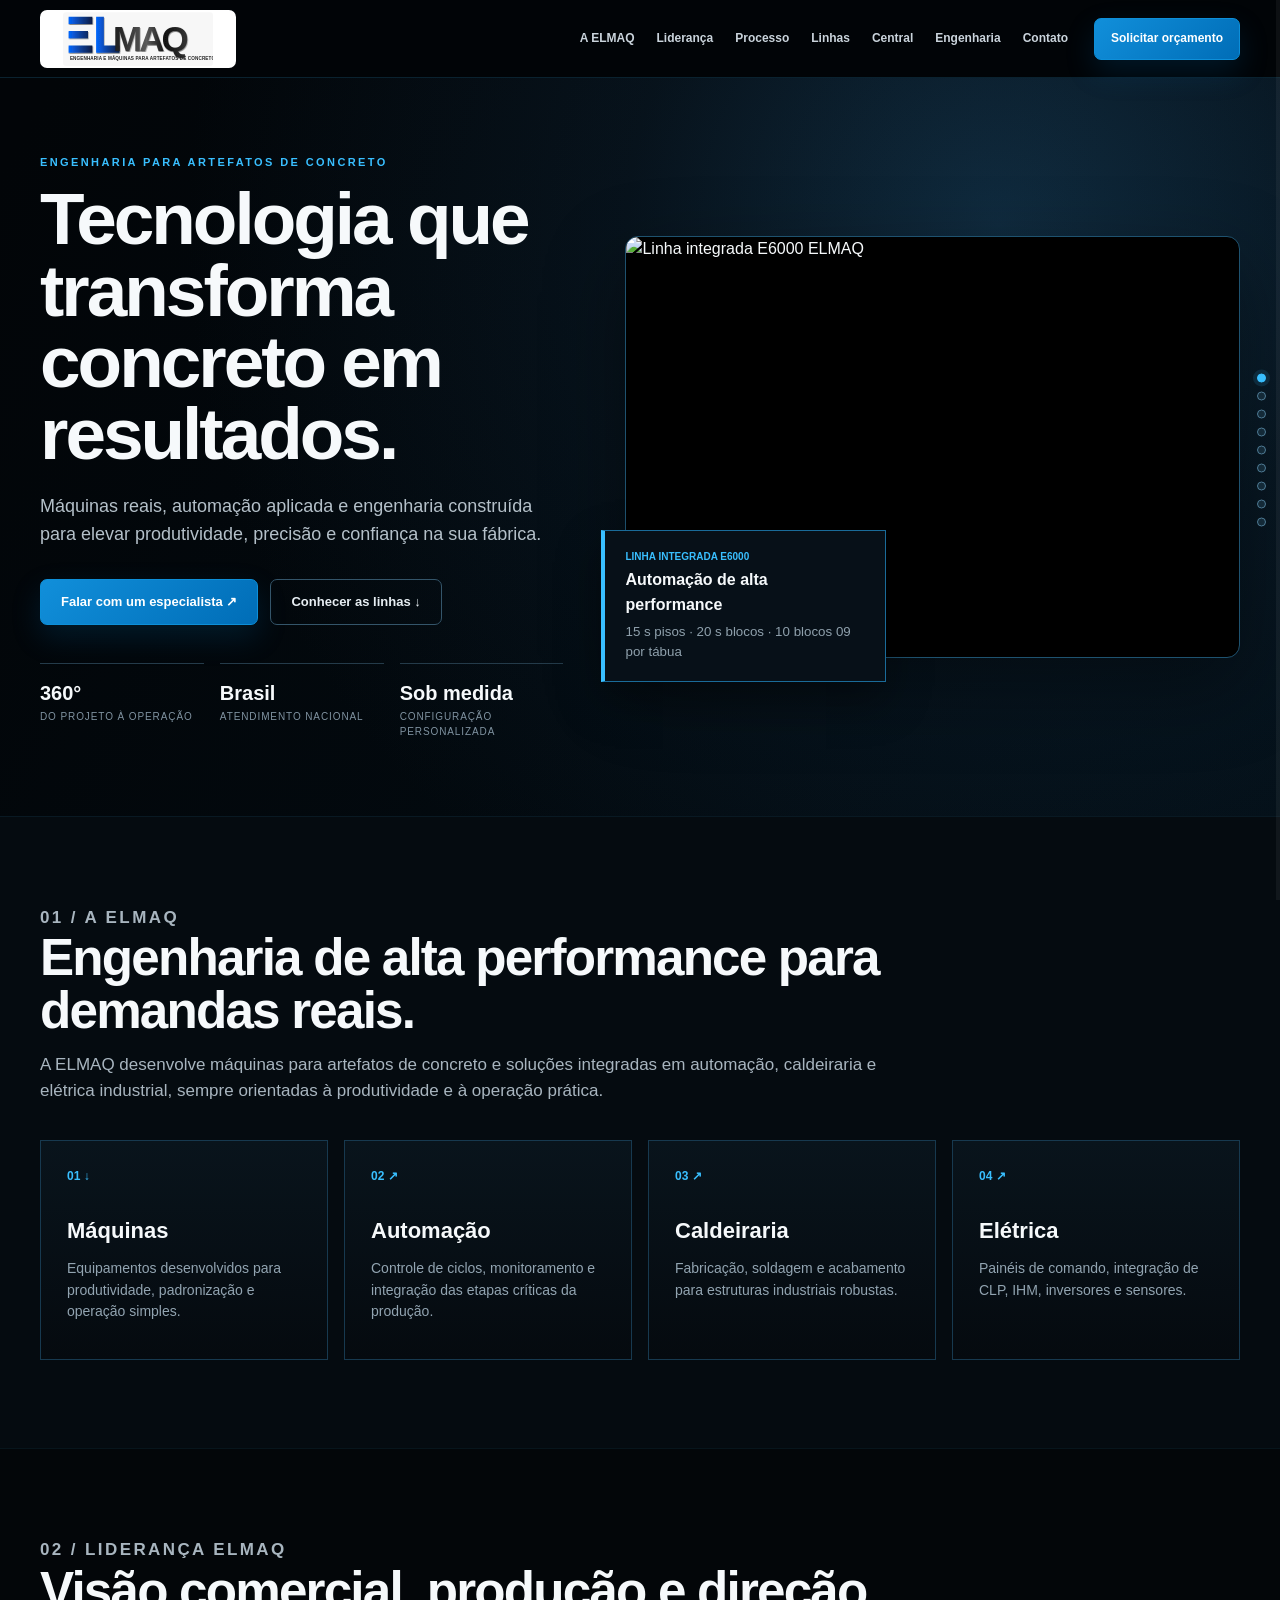
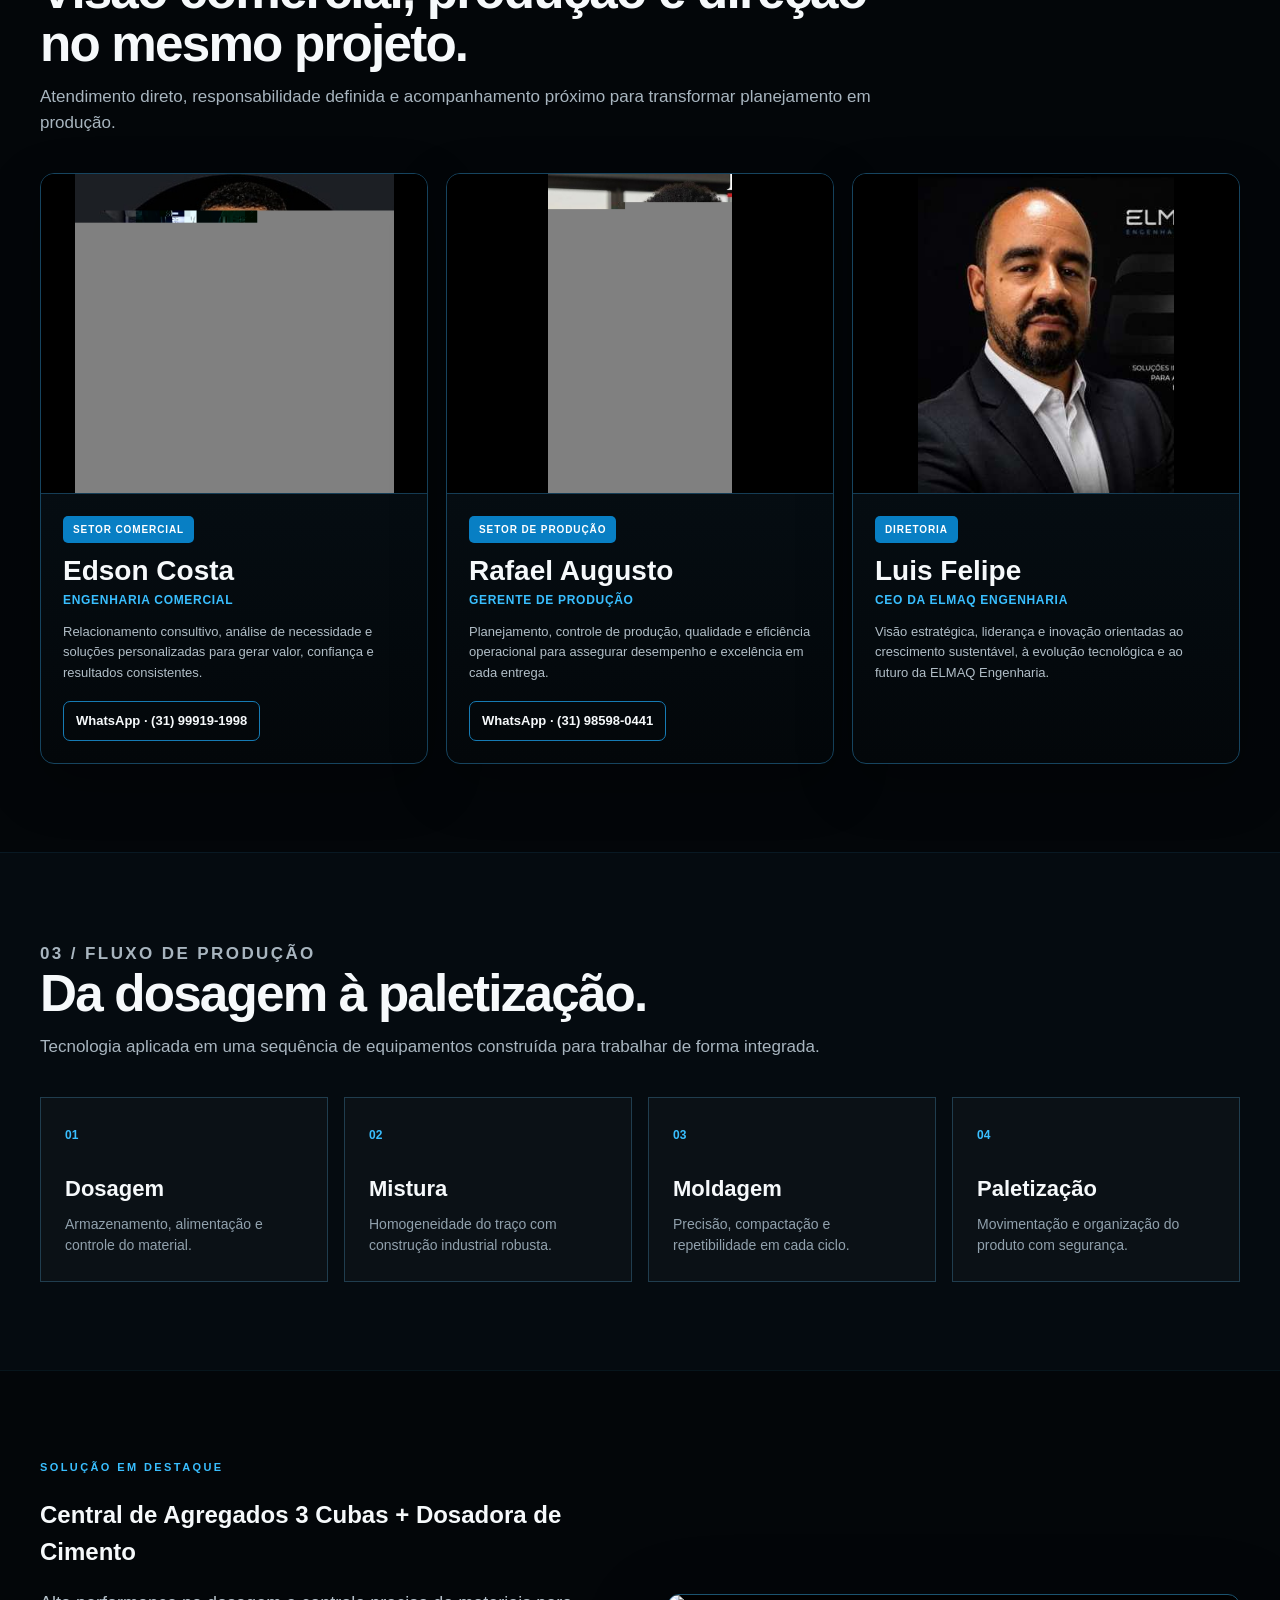
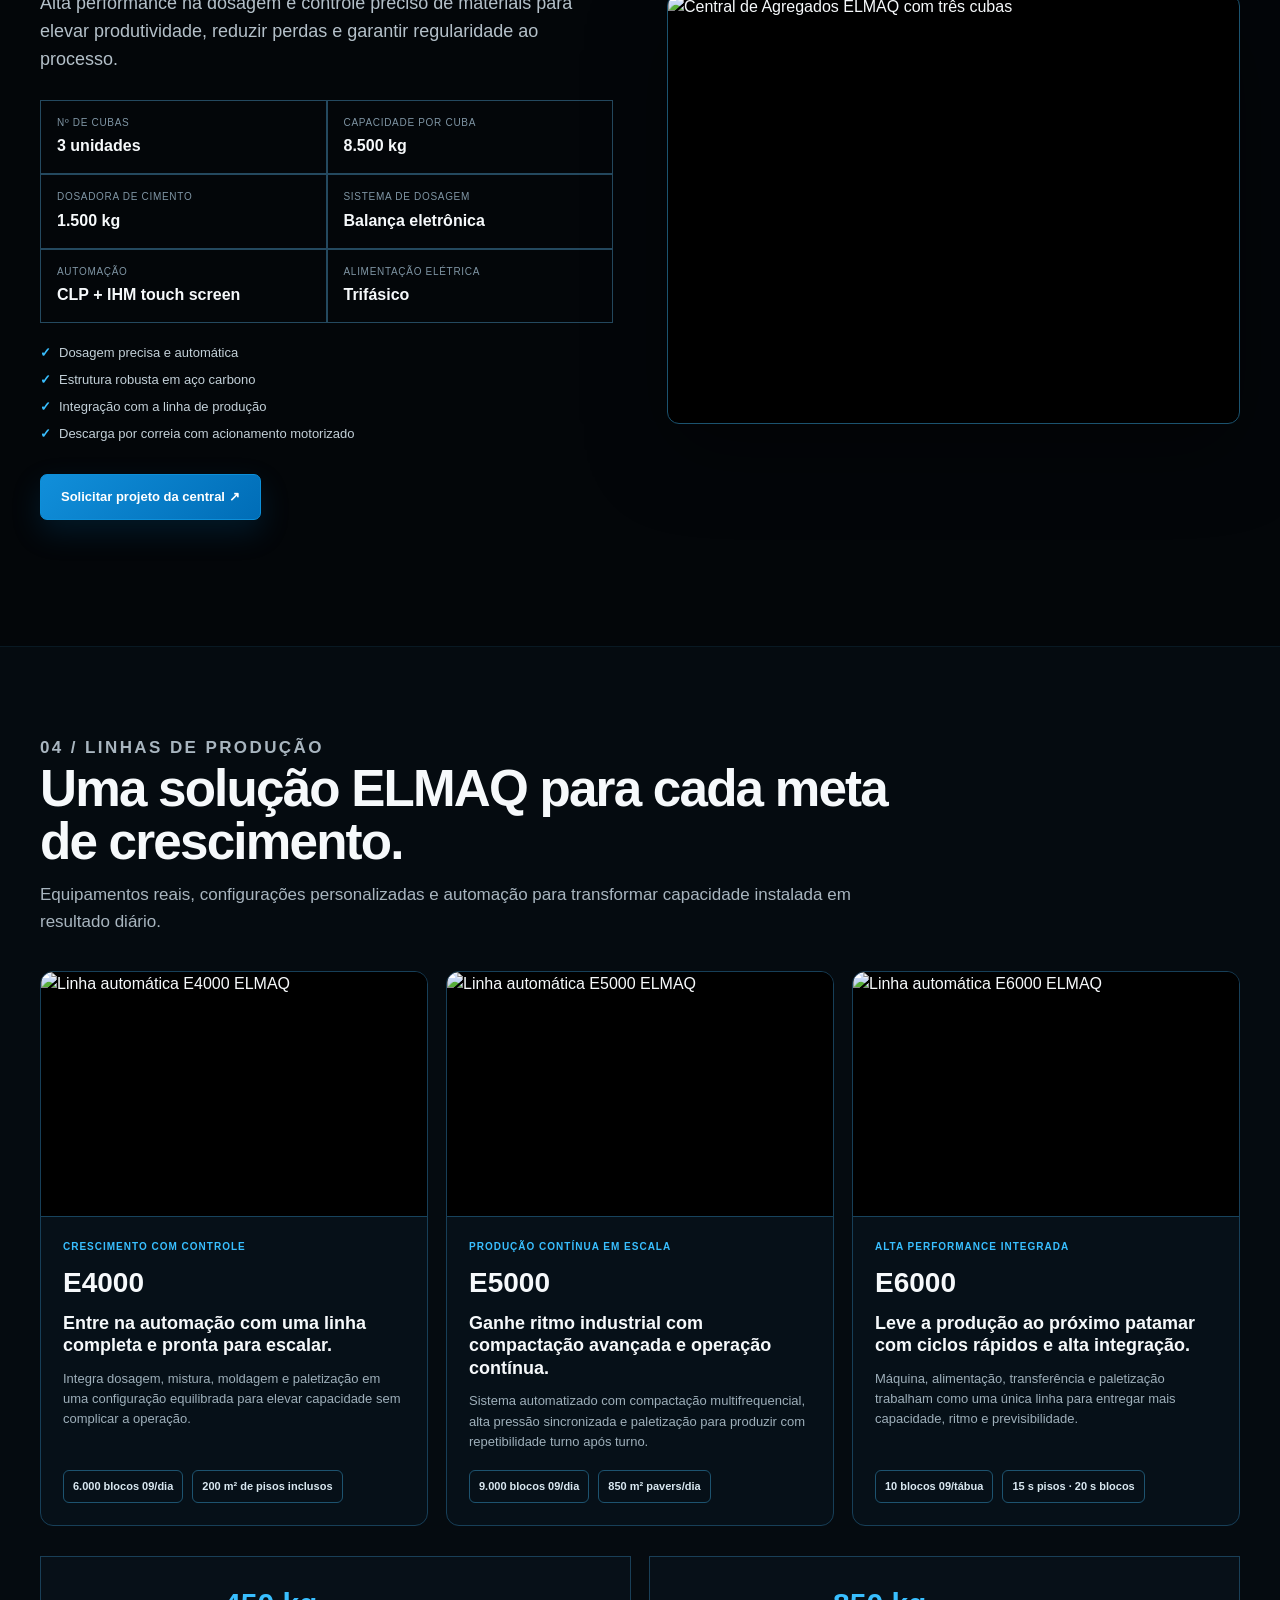
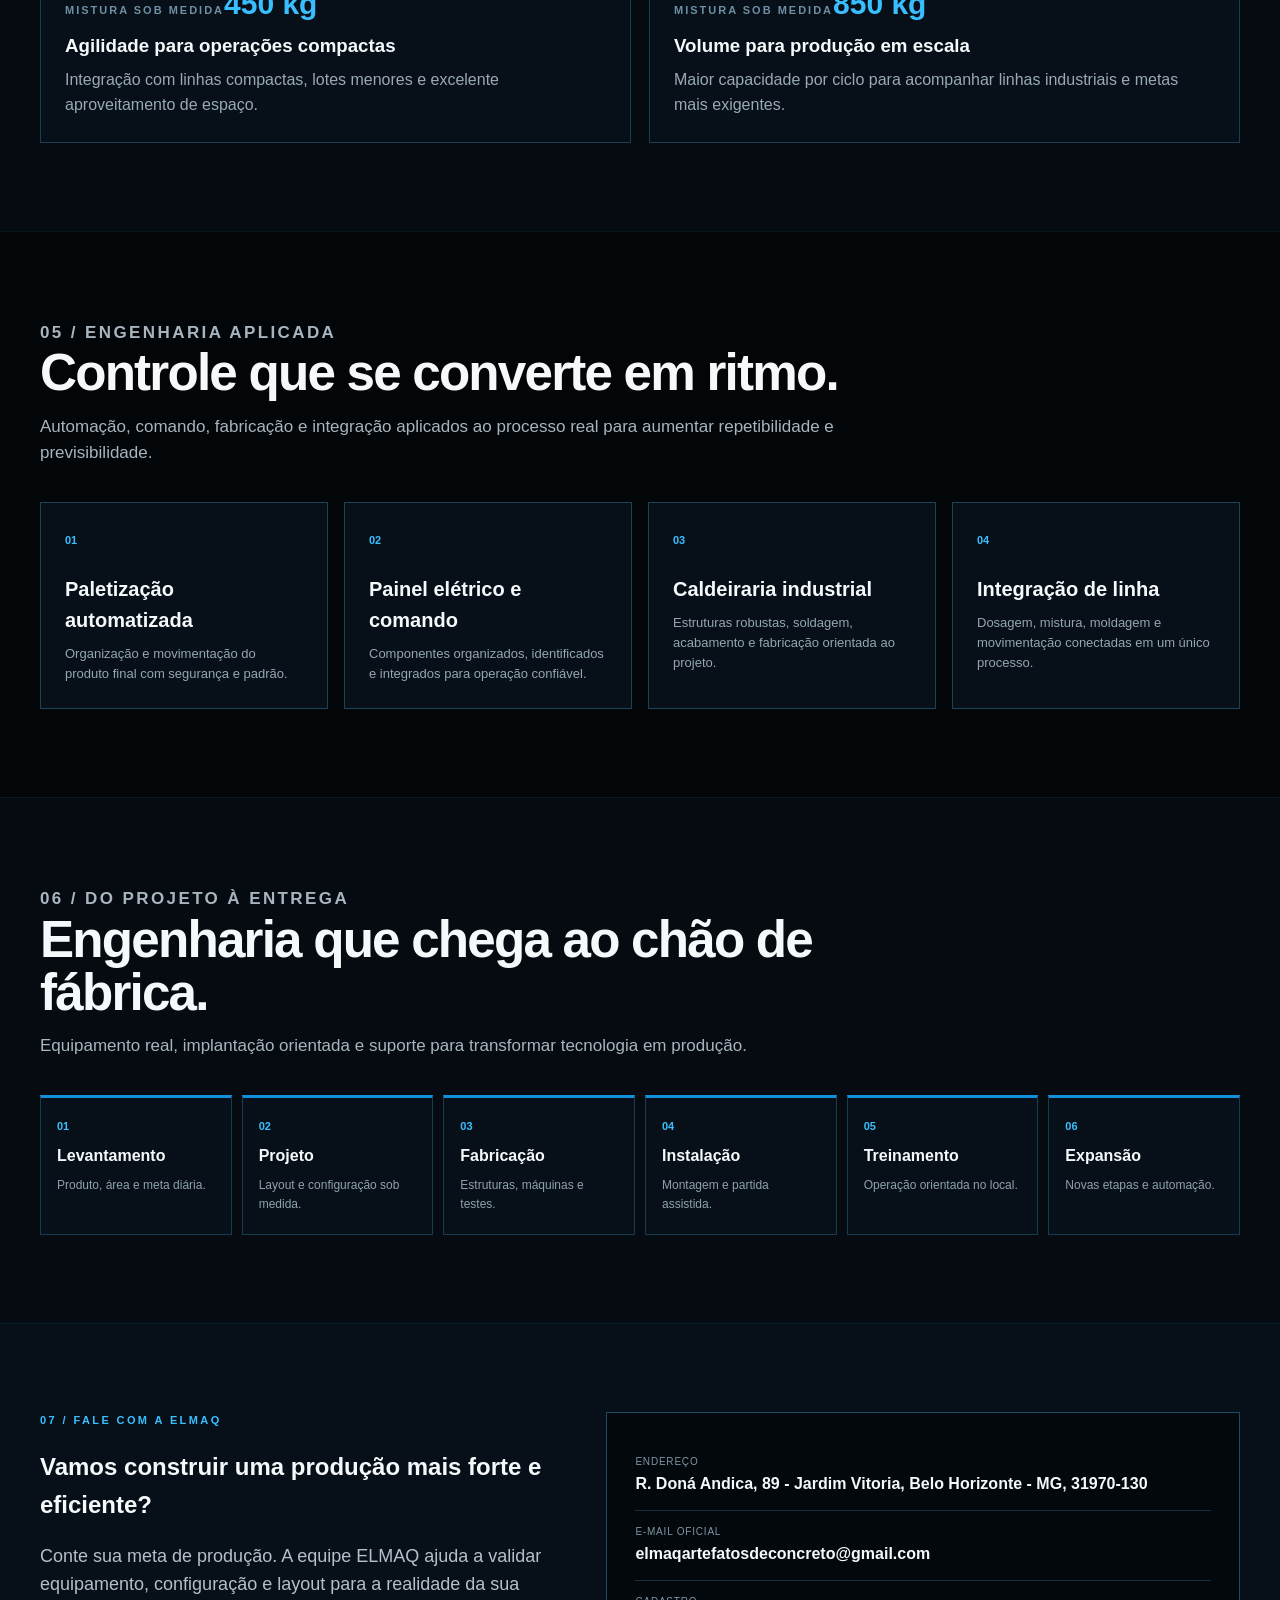
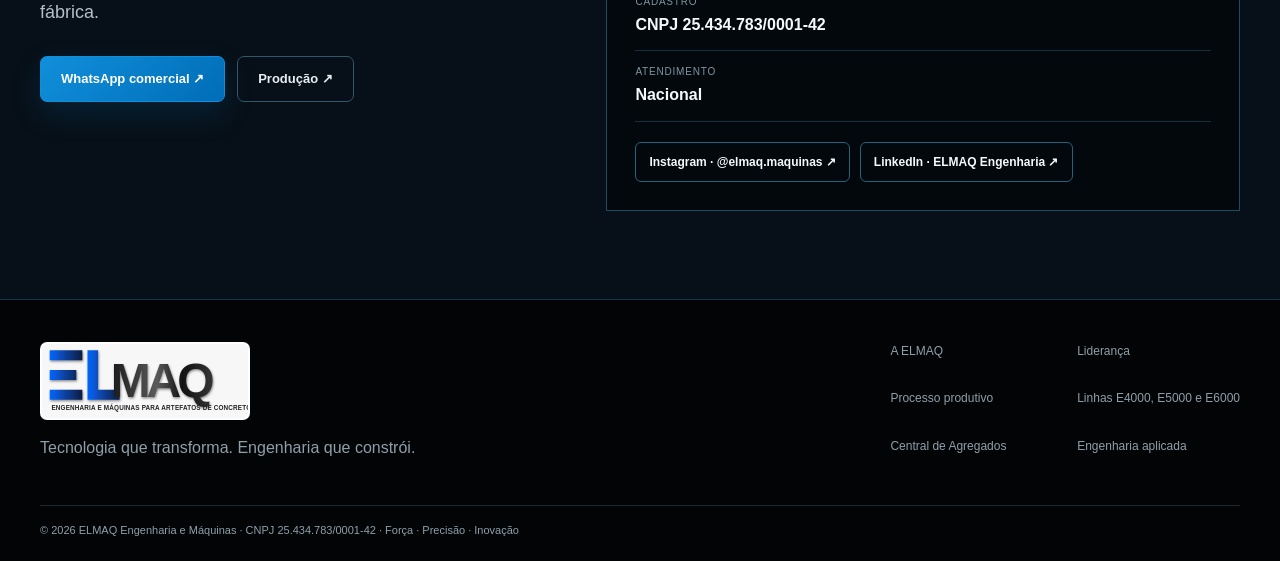
==== commit e4052fb9: "Reconstruir site ELMAQ no padrão executivo de referência v12" ====
--- a/index.html
+++ b/index.html
@@ -1,103 +1,221 @@
 <!doctype html>
 <html lang="pt-BR">
 <head>
-  <meta charset="utf-8" />
-  <meta name="viewport" content="width=device-width,initial-scale=1" />
+  <meta charset="utf-8">
+  <meta name="viewport" content="width=device-width,initial-scale=1">
   <title>ELMAQ Engenharia | Máquinas para Artefatos de Concreto</title>
-  <meta name="description" content="ELMAQ Engenharia — máquinas, automação, dosagem, mistura, elétrica e integração para artefatos de concreto." />
-  <link rel="canonical" href="https://elmaq-engenharia-site.vercel.app/" />
-  <link rel="icon" type="image/jpeg" href="/assets/logo-elmaq-site.jpg?v=11" />
-  <meta property="og:title" content="ELMAQ Engenharia | Máquinas para Artefatos de Concreto" />
-  <meta property="og:description" content="Tecnologia, máquinas e automação para transformar concreto em resultados." />
-  <meta property="og:image" content="https://elmaq-engenharia-site.vercel.app/assets/logo-elmaq-site.jpg?v=11" />
-  <meta property="og:url" content="https://elmaq-engenharia-site.vercel.app/" />
-  <meta property="og:type" content="website" />
-  <meta property="og:locale" content="pt_BR" />
-  <meta name="twitter:card" content="summary_large_image" />
-  <meta name="twitter:title" content="ELMAQ Engenharia | Máquinas para Artefatos de Concreto" />
-  <meta name="twitter:description" content="Máquinas, automação e engenharia para artefatos de concreto." />
-  <meta name="twitter:image" content="https://elmaq-engenharia-site.vercel.app/assets/logo-elmaq-site.jpg?v=11" />
-  <link rel="stylesheet" href="styles.css?v=11" />
-  <link rel="stylesheet" href="mobile.css?v=11" />
-  <link rel="stylesheet" href="team.css?v=11" />
-  <link rel="stylesheet" href="site-fixes.css?v=11" />
-  <link rel="stylesheet" href="visual-v10.css?v=11" />
+  <meta name="description" content="ELMAQ Engenharia — máquinas para artefatos de concreto, automação, centrais de agregados, caldeiraria e elétrica industrial.">
+  <link rel="canonical" href="https://elmaq-engenharia-site.vercel.app/">
+  <link rel="icon" type="image/svg+xml" href="assets/logo-elmaq-site.svg?v=12">
+  <meta property="og:title" content="ELMAQ Engenharia | Máquinas para Artefatos de Concreto">
+  <meta property="og:description" content="Tecnologia que transforma concreto em resultados.">
+  <meta property="og:image" content="https://elmaq-engenharia-site.vercel.app/assets/logo-elmaq-site.jpg?v=12">
+  <meta property="og:url" content="https://elmaq-engenharia-site.vercel.app/">
+  <meta property="og:type" content="website">
+  <link rel="stylesheet" href="styles.css?v=12">
 </head>
 <body>
 <div class="scroll-progress" aria-hidden="true"><span></span></div>
 <aside class="scroll-nav" aria-label="Navegação rápida">
   <a href="#inicio" data-label="Início" class="active"></a>
-  <a href="#equipe-elmaq" data-label="Equipe"></a>
-  <a href="#fluxo" data-label="Processo"></a>
+  <a href="#elmaq" data-label="A ELMAQ"></a>
+  <a href="#lideranca" data-label="Liderança"></a>
+  <a href="#processo" data-label="Processo"></a>
+  <a href="#central" data-label="Central"></a>
   <a href="#linhas" data-label="Linhas"></a>
-  <a href="#automacao" data-label="Automação"></a>
-  <a href="#central" data-label="Central"></a>
-  <a href="#energia" data-label="Elétrica"></a>
+  <a href="#engenharia" data-label="Engenharia"></a>
   <a href="#implantacao" data-label="Implantação"></a>
   <a href="#contato" data-label="Contato"></a>
 </aside>
 
 <header class="topbar">
-  <a class="brand brand-image" href="#inicio"><img src="assets/logo-elmaq-site.jpg?v=11" alt="ELMAQ Engenharia e Máquinas para Artefatos de Concreto" /></a>
+  <a class="brand" href="#inicio" aria-label="ELMAQ Engenharia"><img src="assets/logo-elmaq-site.svg?v=12" alt="ELMAQ Engenharia e Máquinas para Artefatos de Concreto"></a>
   <button class="menu-toggle" type="button" aria-label="Abrir menu" aria-expanded="false" aria-controls="main-menu"><span></span><span></span><span></span></button>
   <nav id="main-menu" class="main-menu">
-    <a href="#inicio">Início</a><a href="#equipe-elmaq">Equipe</a><a href="#fluxo">Processo</a><a href="#linhas">Linhas</a><a href="#automacao">Automação</a><a href="#central">Central</a><a href="#energia">Elétrica</a><a href="#contato">Contato</a>
+    <a href="#elmaq">A ELMAQ</a>
+    <a href="#lideranca">Liderança</a>
+    <a href="#processo">Processo</a>
+    <a href="#linhas">Linhas</a>
+    <a href="#central">Central</a>
+    <a href="#engenharia">Engenharia</a>
+    <a href="#contato">Contato</a>
   </nav>
-  <a class="btn btn-sm topbar-cta" href="https://wa.me/5531999191998" target="_blank" rel="noopener">Solicitar análise</a>
+  <a class="btn btn-sm topbar-cta" href="https://wa.me/5531999191998" target="_blank" rel="noopener">Solicitar orçamento</a>
 </header>
 
 <main>
-<section id="inicio" class="hero section-dark tracked-section">
-  <img class="section-logo" src="assets/logo-elmaq-site.jpg?v=11" alt="" aria-hidden="true" />
+<section id="inicio" class="hero tracked-section">
   <div class="wrap hero-grid reveal">
-    <div><p class="eyebrow">Engenharia para artefatos de concreto</p><h1>Tecnologia que transforma concreto em resultados.</h1><p class="lead">Máquinas reais, automação aplicada e engenharia construída para elevar produtividade, precisão e confiança.</p><div class="actions"><a class="btn" href="https://wa.me/5531999191998" target="_blank" rel="noopener">Falar com um especialista</a><a class="btn ghost" href="#linhas">Explorar soluções</a></div><div class="stats"><div><strong>Tecnologia</strong><span>que inova</span></div><div><strong>Engenharia</strong><span>que constrói</span></div><div><strong>Resultados</strong><span>que duram</span></div></div></div>
-    <div class="hero-media"><img src="https://elmaq-engenharia.gaunt-zephyr-1m.chatgpt.site/images/linha-integrada-e6000-nova.webp" alt="Linha integrada E6000 ELMAQ" /><div class="media-card"><span>Linha integrada</span><strong>Automação de alta performance</strong><small>Projeto, fabricação e integração orientados a resultado.</small></div></div>
-  </div>
-</section>
-
-<section id="equipe-elmaq" class="elmaq-team tracked-section">
-  <div class="wrap">
-    <div class="elmaq-team-head reveal"><p class="eyebrow">Nossa liderança</p><h2>Liderança técnica. Resultado na prática.</h2><p>Comercial, produção e diretoria conectados para transformar necessidade em solução industrial.</p></div>
-    <div class="elmaq-team-grid reveal">
-      <article class="elmaq-person">
-        <div class="elmaq-person-media"><img src="assets/edson-costa.jpg?v=11" alt="Edson Costa - Engenharia Comercial" loading="eager" decoding="async"></div>
-        <div class="elmaq-person-content"><span class="elmaq-sector">Setor Comercial</span><h3>Edson Costa</h3><span class="elmaq-role">Engenharia Comercial</span><p>Relacionamento consultivo, análise de necessidade e soluções personalizadas para gerar valor, confiança e resultados consistentes.</p><a class="elmaq-contact" href="https://wa.me/5531999191998" target="_blank" rel="noopener">WhatsApp · (31) 99919-1998</a></div>
-      </article>
-      <article class="elmaq-person">
-        <div class="elmaq-person-media"><img src="assets/rafael-augusto.jpg?v=11" alt="Rafael Augusto - Gerente de Produção" loading="eager" decoding="async"></div>
-        <div class="elmaq-person-content"><span class="elmaq-sector">Setor de Produção</span><h3>Rafael Augusto</h3><span class="elmaq-role">Gerente de Produção</span><p>Planejamento, controle de produção, qualidade e eficiência operacional para assegurar desempenho e excelência em cada entrega.</p><a class="elmaq-contact" href="https://wa.me/5531985980441" target="_blank" rel="noopener">WhatsApp · (31) 98598-0441</a></div>
-      </article>
-      <article class="elmaq-person">
-        <div class="elmaq-person-media"><img src="assets/luis-felipe.jpg?v=11" alt="Luis Felipe - CEO da ELMAQ Engenharia" loading="eager" decoding="async"></div>
-        <div class="elmaq-person-content"><span class="elmaq-sector">Diretoria</span><h3>Luis Felipe</h3><span class="elmaq-role">CEO da ELMAQ Engenharia</span><p>Visão estratégica, liderança e inovação orientadas ao crescimento sustentável, à evolução tecnológica e ao futuro da ELMAQ Engenharia.</p></div>
-      </article>
-    </div>
-    <div class="elmaq-values reveal"><div class="elmaq-value"><strong>Experiência</strong><span>Atuação focada no mercado industrial.</span></div><div class="elmaq-value"><strong>Inovação</strong><span>Tecnologia aplicada a soluções reais.</span></div><div class="elmaq-value"><strong>Qualidade</strong><span>Padrões elevados em projeto e entrega.</span></div><div class="elmaq-value"><strong>Compromisso</strong><span>Resultados que constroem confiança.</span></div></div>
-  </div>
-</section>
-
-<section id="fluxo" class="section section-grid-bg section-dark tracked-section"><img class="section-logo" src="assets/logo-elmaq-site.jpg?v=11" alt="" aria-hidden="true" /><div class="wrap reveal"><p class="eyebrow">01 / Fluxo de produção</p><h2>Da dosagem à paletização.</h2><p class="lead">Uma sequência integrada para transformar equipamento em resultado.</p><div class="cards four process"><article class="card dark"><span>01</span><h3>Dosagem</h3><p>Armazenamento, alimentação e controle do material.</p></article><article class="card dark"><span>02</span><h3>Mistura</h3><p>Homogeneidade do traço com construção industrial robusta.</p></article><article class="card dark"><span>03</span><h3>Moldagem</h3><p>Precisão, repetibilidade e compactação aplicada.</p></article><article class="card dark"><span>04</span><h3>Paletização</h3><p>Movimentação e organização do produto com segurança.</p></article></div></div></section>
-
-<section id="linhas" class="section tracked-section"><img class="section-logo" src="assets/logo-elmaq-site.jpg?v=11" alt="" aria-hidden="true" /><div class="wrap reveal"><p class="eyebrow">02 / Linhas de produção</p><h2>Uma solução ELMAQ para cada meta de crescimento.</h2><p class="section-intro">Configurações integradas para dosagem, mistura, moldagem e paletização trabalhando de forma coordenada.</p></div></section>
-
-<section id="e4000" class="section machine-section section-dark tracked-section"><div class="wrap feature-grid reveal"><div class="feature-media"><img src="https://elmaq-engenharia.gaunt-zephyr-1m.chatgpt.site/images/maquina-frontal-premium.webp" alt="Máquina E4000 ELMAQ" /></div><div><p class="eyebrow">Linha automatizada E4000</p><h2>Automação equilibrada para escalar a produção.</h2><div class="mini-grid"><div><strong>Central 3 x 10 t</strong><span>Balança eletrônica e dosadora dedicada.</span></div><div><strong>Misturador 450 kg</strong><span>Até 450 kg por ciclo.</span></div><div><strong>Máquina E4000</strong><span>Acionamento hidráulico, esteira e empurrador de tábua.</span></div><div><strong>Robô E4000</strong><span>Paletização e empilhamento sequencial.</span></div></div></div></div></section>
-
-<section id="e5000" class="section machine-section tracked-section"><div class="wrap feature-grid reverse reveal"><div><p class="eyebrow">Linha automática E5000</p><h2>Robustez e alta produtividade.</h2><ul class="tech-list"><li>Chassi em vigas de alta resistência.</li><li>Sistema hidráulico sincronizado.</li><li>Compactação por vibração multifrequencial.</li><li>Esteira de saída automatizada e empurrador mecânico.</li></ul></div><div class="feature-media"><img src="https://elmaq-engenharia.gaunt-zephyr-1m.chatgpt.site/images/maquina-correia-frontal.webp" alt="Máquina automática E5000 ELMAQ" /></div></div></section>
-
-<section id="e6000" class="section machine-section section-dark tracked-section"><div class="wrap feature-grid reveal"><div class="feature-media"><img src="https://elmaq-engenharia.gaunt-zephyr-1m.chatgpt.site/images/linha-integrada-e6000-nova.webp" alt="Linha integrada E6000 ELMAQ" /></div><div><p class="eyebrow">Linha integrada E6000</p><h2>Automação e produtividade.</h2><div class="specs dark-specs"><div><span>Tamanho da tábua</span><strong>1100 x 550 mm</strong></div><div><span>Ciclo de referência</span><strong>20 s blocos · 15 s pisos</strong></div><div><span>Construção</span><strong>Estrutura industrial robusta</strong></div><div><span>Automação</span><strong>Sequenciamento de ciclos</strong></div></div></div></div></section>
-
-<section id="automacao" class="section tracked-section"><img class="section-logo" src="assets/logo-elmaq-site.jpg?v=11" alt="" aria-hidden="true" /><div class="wrap reveal"><p class="eyebrow">03 / Automação</p><h2>Controle que se converte em ritmo.</h2><div class="cards four"><article class="card"><span>01</span><h3>Paletização</h3><p>Organização e movimentação do produto final.</p></article><article class="card"><span>02</span><h3>IHM de operação</h3><p>Comandos claros para ajuste e acompanhamento.</p></article><article class="card"><span>03</span><h3>Teste e lógica</h3><p>Validação de funcionamento no equipamento.</p></article><article class="card"><span>04</span><h3>Comissionamento</h3><p>Medição, identificação e conferência.</p></article></div></div></section>
-
-<section id="central" class="section section-dark tracked-section"><img class="section-logo" src="assets/logo-elmaq-site.jpg?v=11" alt="" aria-hidden="true" /><div class="wrap feature-grid reverse reveal"><div><p class="eyebrow">04 / Dosagem e mistura</p><h2>Central de agregados 3 cubas + dosadora de cimento.</h2><p class="lead">Central robusta e automatizada para armazenar, dosar e transportar agregados e cimento.</p><div class="specs dark-specs"><div><span>Nº de cubas</span><strong>3 unidades</strong></div><div><span>Capacidade por cuba</span><strong>8.500 kg</strong></div><div><span>Dosadora de cimento</span><strong>1.500 kg</strong></div><div><span>Automação</span><strong>CLP + IHM touch screen</strong></div><div><span>Alimentação elétrica</span><strong>Trifásico</strong></div></div></div><div class="feature-media"><img src="https://elmaq-engenharia.gaunt-zephyr-1m.chatgpt.site/images/central-3-cubas-fundo-preto.png" alt="Central de agregados ELMAQ" /></div></div></section>
-
-<section id="energia" class="section tracked-section"><img class="section-logo" src="assets/logo-elmaq-site.jpg?v=11" alt="" aria-hidden="true" /><div class="wrap reveal"><p class="eyebrow">05 / Instalações elétricas</p><h2>Energia, comando e automação industrial.</h2><div class="cards four"><article class="card"><h3>Painéis elétricos</h3><p>Projeto e montagem para aplicações industriais.</p></article><article class="card"><h3>Comandos</h3><p>Integração de CLP, IHM, inversores e sensores.</p></article><article class="card"><h3>Retrofit</h3><p>Modernização de máquinas e processos existentes.</p></article><article class="card"><h3>Eficiência</h3><p>Soluções para confiabilidade, proteção e desempenho.</p></article></div></div></section>
-
-<section id="implantacao" class="section section-dark tracked-section"><div class="wrap reveal"><p class="eyebrow">06 / Implantação e integração</p><h2>Do projeto ao primeiro ciclo.</h2><div class="steps"><div><b>01</b><strong>Levantamento</strong><span>Produto, área e meta diária.</span></div><div><b>02</b><strong>Projeto</strong><span>Layout e configuração sob medida.</span></div><div><b>03</b><strong>Fabricação</strong><span>Estruturas, máquinas e testes.</span></div><div><b>04</b><strong>Instalação</strong><span>Montagem e partida assistida.</span></div><div><b>05</b><strong>Treinamento</strong><span>Operação orientada no local.</span></div><div><b>06</b><strong>Expansão</strong><span>Novas etapas e automação.</span></div></div></div></section>
-
-<section id="contato" class="section contact tracked-section"><img class="section-logo" src="assets/logo-elmaq-site.jpg?v=11" alt="" aria-hidden="true" /><div class="wrap contact-grid reveal"><div><p class="eyebrow">07 / Fale com a ELMAQ</p><h2>Uma produção mais forte e eficiente.</h2><p>Fale com a ELMAQ para validar o equipamento e a configuração mais adequados à sua fábrica.</p><div class="contact-actions"><a class="btn" href="https://wa.me/5531999191998" target="_blank" rel="noopener">WhatsApp comercial</a><a class="btn ghost dark-ghost" href="https://wa.me/5531985980441" target="_blank" rel="noopener">Produção</a></div></div><div class="contact-card"><a href="mailto:elmaqartefatosdeconcreto@gmail.com">E-mail <strong>elmaqartefatosdeconcreto@gmail.com</strong></a><p><strong>CNPJ 25.434.783/0001-42</strong></p><div class="social-grid"><div><h3>LinkedIn</h3><a class="btn social-btn" href="https://www.linkedin.com/company/elmaq-engenharia-industial-artefatos-de-concreto/" target="_blank" rel="noopener">Abrir LinkedIn</a><img src="assets/qr-code-linkedin-elmaq.png" alt="QR Code LinkedIn ELMAQ" /></div><div><h3>Instagram</h3><a class="btn social-btn" href="https://www.instagram.com/elmaq.maquinas/" target="_blank" rel="noopener">@elmaq.maquinas</a><img src="assets/qr-code-instagram-elmaq.png" alt="QR Code Instagram ELMAQ" /></div></div></div></div></section>
+    <div>
+      <p class="eyebrow">Engenharia para artefatos de concreto</p>
+      <h1>Tecnologia que transforma concreto em resultados.</h1>
+      <p class="lead">Máquinas reais, automação aplicada e engenharia construída para elevar produtividade, precisão e confiança na sua fábrica.</p>
+      <div class="hero-actions">
+        <a class="btn" href="https://wa.me/5531999191998" target="_blank" rel="noopener">Falar com um especialista ↗</a>
+        <a class="btn ghost" href="#linhas">Conhecer as linhas ↓</a>
+      </div>
+      <div class="hero-stats">
+        <div><strong>360°</strong><span>Do projeto à operação</span></div>
+        <div><strong>Brasil</strong><span>Atendimento nacional</span></div>
+        <div><strong>Sob medida</strong><span>Configuração personalizada</span></div>
+      </div>
+    </div>
+    <div class="hero-media">
+      <img src="https://elmaq-engenharia.gaunt-zephyr-1m.chatgpt.site/images/linha-integrada-e6000-nova.webp" alt="Linha integrada E6000 ELMAQ">
+      <div class="hero-badge"><span>Linha integrada E6000</span><strong>Automação de alta performance</strong><small>15 s pisos · 20 s blocos · 10 blocos 09 por tábua</small></div>
+    </div>
+  </div>
+</section>
+
+<section id="elmaq" class="section alt tracked-section">
+  <div class="wrap">
+    <div class="section-head reveal">
+      <p class="eyebrow">01 / A ELMAQ</p>
+      <h2>Engenharia de alta performance para demandas reais.</h2>
+      <p>A ELMAQ desenvolve máquinas para artefatos de concreto e soluções integradas em automação, caldeiraria e elétrica industrial, sempre orientadas à produtividade e à operação prática.</p>
+    </div>
+    <div class="solutions-grid reveal">
+      <article class="solution-card"><b>01 ↓</b><h3>Máquinas</h3><p>Equipamentos desenvolvidos para produtividade, padronização e operação simples.</p></article>
+      <article class="solution-card"><b>02 ↗</b><h3>Automação</h3><p>Controle de ciclos, monitoramento e integração das etapas críticas da produção.</p></article>
+      <article class="solution-card"><b>03 ↗</b><h3>Caldeiraria</h3><p>Fabricação, soldagem e acabamento para estruturas industriais robustas.</p></article>
+      <article class="solution-card"><b>04 ↗</b><h3>Elétrica</h3><p>Painéis de comando, integração de CLP, IHM, inversores e sensores.</p></article>
+    </div>
+  </div>
+</section>
+
+<section id="lideranca" class="section tracked-section">
+  <div class="wrap">
+    <div class="section-head reveal">
+      <p class="eyebrow">02 / LIDERANÇA ELMAQ</p>
+      <h2>Visão comercial, produção e direção no mesmo projeto.</h2>
+      <p>Atendimento direto, responsabilidade definida e acompanhamento próximo para transformar planejamento em produção.</p>
+    </div>
+    <div class="team-grid reveal">
+      <article class="person">
+        <div class="person-media"><img src="assets/edson-costa.jpg?v=12" alt="Edson Costa - Engenharia Comercial" loading="eager"></div>
+        <div class="person-copy"><span class="person-tag">Setor Comercial</span><h3>Edson Costa</h3><span class="person-role">Engenharia Comercial</span><p>Relacionamento consultivo, análise de necessidade e soluções personalizadas para gerar valor, confiança e resultados consistentes.</p><a class="person-contact" href="https://wa.me/5531999191998" target="_blank" rel="noopener">WhatsApp · (31) 99919-1998</a></div>
+      </article>
+      <article class="person">
+        <div class="person-media"><img src="assets/rafael-augusto.jpg?v=12" alt="Rafael Augusto - Gerente de Produção" loading="eager"></div>
+        <div class="person-copy"><span class="person-tag">Setor de Produção</span><h3>Rafael Augusto</h3><span class="person-role">Gerente de Produção</span><p>Planejamento, controle de produção, qualidade e eficiência operacional para assegurar desempenho e excelência em cada entrega.</p><a class="person-contact" href="https://wa.me/5531985980441" target="_blank" rel="noopener">WhatsApp · (31) 98598-0441</a></div>
+      </article>
+      <article class="person">
+        <div class="person-media"><img src="assets/luis-felipe.jpg?v=12" alt="Luis Felipe - CEO da ELMAQ Engenharia" loading="eager"></div>
+        <div class="person-copy"><span class="person-tag">Diretoria</span><h3>Luis Felipe</h3><span class="person-role">CEO da ELMAQ Engenharia</span><p>Visão estratégica, liderança e inovação orientadas ao crescimento sustentável, à evolução tecnológica e ao futuro da ELMAQ Engenharia.</p></div>
+      </article>
+    </div>
+  </div>
+</section>
+
+<section id="processo" class="section alt section-grid tracked-section">
+  <div class="wrap">
+    <div class="section-head reveal"><p class="eyebrow">03 / FLUXO DE PRODUÇÃO</p><h2>Da dosagem à paletização.</h2><p>Tecnologia aplicada em uma sequência de equipamentos construída para trabalhar de forma integrada.</p></div>
+    <div class="process-grid reveal">
+      <article class="process-card"><b>01</b><h3>Dosagem</h3><p>Armazenamento, alimentação e controle do material.</p></article>
+      <article class="process-card"><b>02</b><h3>Mistura</h3><p>Homogeneidade do traço com construção industrial robusta.</p></article>
+      <article class="process-card"><b>03</b><h3>Moldagem</h3><p>Precisão, compactação e repetibilidade em cada ciclo.</p></article>
+      <article class="process-card"><b>04</b><h3>Paletização</h3><p>Movimentação e organização do produto com segurança.</p></article>
+    </div>
+  </div>
+</section>
+
+<section id="central" class="section tracked-section">
+  <div class="wrap central-grid reveal">
+    <div>
+      <p class="eyebrow">Solução em destaque</p>
+      <h2>Central de Agregados 3 Cubas + Dosadora de Cimento</h2>
+      <p class="lead">Alta performance na dosagem e controle preciso de materiais para elevar produtividade, reduzir perdas e garantir regularidade ao processo.</p>
+      <div class="spec-grid">
+        <div><span>Nº de cubas</span><strong>3 unidades</strong></div>
+        <div><span>Capacidade por cuba</span><strong>8.500 kg</strong></div>
+        <div><span>Dosadora de cimento</span><strong>1.500 kg</strong></div>
+        <div><span>Sistema de dosagem</span><strong>Balança eletrônica</strong></div>
+        <div><span>Automação</span><strong>CLP + IHM touch screen</strong></div>
+        <div><span>Alimentação elétrica</span><strong>Trifásico</strong></div>
+      </div>
+      <div class="checks"><span>Dosagem precisa e automática</span><span>Estrutura robusta em aço carbono</span><span>Integração com a linha de produção</span><span>Descarga por correia com acionamento motorizado</span></div>
+      <div class="hero-actions"><a class="btn" href="https://wa.me/5531999191998" target="_blank" rel="noopener">Solicitar projeto da central ↗</a></div>
+    </div>
+    <div class="central-media"><img src="https://elmaq-engenharia.gaunt-zephyr-1m.chatgpt.site/images/central-3-cubas-fundo-preto.png" alt="Central de Agregados ELMAQ com três cubas"></div>
+  </div>
+</section>
+
+<section id="linhas" class="section alt tracked-section">
+  <div class="wrap">
+    <div class="section-head reveal"><p class="eyebrow">04 / LINHAS DE PRODUÇÃO</p><h2>Uma solução ELMAQ para cada meta de crescimento.</h2><p>Equipamentos reais, configurações personalizadas e automação para transformar capacidade instalada em resultado diário.</p></div>
+    <div class="line-grid reveal">
+      <article class="line-card">
+        <img src="https://elmaq-engenharia.gaunt-zephyr-1m.chatgpt.site/images/maquina-frontal-premium.webp" alt="Linha automática E4000 ELMAQ">
+        <div class="line-copy"><span class="line-label">Crescimento com controle</span><h3>E4000</h3><h4>Entre na automação com uma linha completa e pronta para escalar.</h4><p>Integra dosagem, mistura, moldagem e paletização em uma configuração equilibrada para elevar capacidade sem complicar a operação.</p><div class="line-metrics"><span>6.000 blocos 09/dia</span><span>200 m² de pisos inclusos</span></div></div>
+      </article>
+      <article class="line-card">
+        <img src="https://elmaq-engenharia.gaunt-zephyr-1m.chatgpt.site/images/maquina-correia-frontal.webp" alt="Linha automática E5000 ELMAQ">
+        <div class="line-copy"><span class="line-label">Produção contínua em escala</span><h3>E5000</h3><h4>Ganhe ritmo industrial com compactação avançada e operação contínua.</h4><p>Sistema automatizado com compactação multifrequencial, alta pressão sincronizada e paletização para produzir com repetibilidade turno após turno.</p><div class="line-metrics"><span>9.000 blocos 09/dia</span><span>850 m² pavers/dia</span></div></div>
+      </article>
+      <article class="line-card">
+        <img src="https://elmaq-engenharia.gaunt-zephyr-1m.chatgpt.site/images/linha-integrada-e6000-nova.webp" alt="Linha automática E6000 ELMAQ">
+        <div class="line-copy"><span class="line-label">Alta performance integrada</span><h3>E6000</h3><h4>Leve a produção ao próximo patamar com ciclos rápidos e alta integração.</h4><p>Máquina, alimentação, transferência e paletização trabalham como uma única linha para entregar mais capacidade, ritmo e previsibilidade.</p><div class="line-metrics"><span>10 blocos 09/tábua</span><span>15 s pisos · 20 s blocos</span></div></div>
+      </article>
+    </div>
+    <div class="mix-grid reveal">
+      <article class="mix-card"><span class="section-kicker">Mistura sob medida</span><strong>450 kg</strong><h3>Agilidade para operações compactas</h3><p>Integração com linhas compactas, lotes menores e excelente aproveitamento de espaço.</p></article>
+      <article class="mix-card"><span class="section-kicker">Mistura sob medida</span><strong>850 kg</strong><h3>Volume para produção em escala</h3><p>Maior capacidade por ciclo para acompanhar linhas industriais e metas mais exigentes.</p></article>
+    </div>
+  </div>
+</section>
+
+<section id="engenharia" class="section tracked-section">
+  <div class="wrap">
+    <div class="section-head reveal"><p class="eyebrow">05 / ENGENHARIA APLICADA</p><h2>Controle que se converte em ritmo.</h2><p>Automação, comando, fabricação e integração aplicados ao processo real para aumentar repetibilidade e previsibilidade.</p></div>
+    <div class="engineering-grid reveal">
+      <article class="engineering-card"><span>01</span><h3>Paletização automatizada</h3><p>Organização e movimentação do produto final com segurança e padrão.</p></article>
+      <article class="engineering-card"><span>02</span><h3>Painel elétrico e comando</h3><p>Componentes organizados, identificados e integrados para operação confiável.</p></article>
+      <article class="engineering-card"><span>03</span><h3>Caldeiraria industrial</h3><p>Estruturas robustas, soldagem, acabamento e fabricação orientada ao projeto.</p></article>
+      <article class="engineering-card"><span>04</span><h3>Integração de linha</h3><p>Dosagem, mistura, moldagem e movimentação conectadas em um único processo.</p></article>
+    </div>
+  </div>
+</section>
+
+<section id="implantacao" class="section alt tracked-section">
+  <div class="wrap">
+    <div class="section-head reveal"><p class="eyebrow">06 / DO PROJETO À ENTREGA</p><h2>Engenharia que chega ao chão de fábrica.</h2><p>Equipamento real, implantação orientada e suporte para transformar tecnologia em produção.</p></div>
+    <div class="steps reveal">
+      <div class="step"><b>01</b><strong>Levantamento</strong><span>Produto, área e meta diária.</span></div>
+      <div class="step"><b>02</b><strong>Projeto</strong><span>Layout e configuração sob medida.</span></div>
+      <div class="step"><b>03</b><strong>Fabricação</strong><span>Estruturas, máquinas e testes.</span></div>
+      <div class="step"><b>04</b><strong>Instalação</strong><span>Montagem e partida assistida.</span></div>
+      <div class="step"><b>05</b><strong>Treinamento</strong><span>Operação orientada no local.</span></div>
+      <div class="step"><b>06</b><strong>Expansão</strong><span>Novas etapas e automação.</span></div>
+    </div>
+  </div>
+</section>
+
+<section id="contato" class="section contact tracked-section">
+  <div class="wrap contact-grid reveal">
+    <div>
+      <p class="eyebrow">07 / FALE COM A ELMAQ</p>
+      <h2>Vamos construir uma produção mais forte e eficiente?</h2>
+      <p class="lead">Conte sua meta de produção. A equipe ELMAQ ajuda a validar equipamento, configuração e layout para a realidade da sua fábrica.</p>
+      <div class="hero-actions"><a class="btn" href="https://wa.me/5531999191998" target="_blank" rel="noopener">WhatsApp comercial ↗</a><a class="btn ghost" href="https://wa.me/5531985980441" target="_blank" rel="noopener">Produção ↗</a></div>
+    </div>
+    <div class="contact-card">
+      <div class="contact-row"><span>Endereço</span><strong>R. Doná Andica, 89 - Jardim Vitoria, Belo Horizonte - MG, 31970-130</strong></div>
+      <div class="contact-row"><span>E-mail oficial</span><strong>elmaqartefatosdeconcreto@gmail.com</strong></div>
+      <div class="contact-row"><span>Cadastro</span><strong>CNPJ 25.434.783/0001-42</strong></div>
+      <div class="contact-row"><span>Atendimento</span><strong>Nacional</strong></div>
+      <div class="socials"><a href="https://www.instagram.com/elmaq.maquinas/" target="_blank" rel="noopener">Instagram · @elmaq.maquinas ↗</a><a href="https://www.linkedin.com/company/elmaq-engenharia-industial-artefatos-de-concreto/" target="_blank" rel="noopener">LinkedIn · ELMAQ Engenharia ↗</a></div>
+    </div>
+  </div>
+</section>
 </main>
 
-<footer><div class="wrap footer-grid"><div><img class="footer-logo" src="assets/logo-elmaq-site.jpg?v=11" alt="ELMAQ Engenharia" /><p>Tecnologia que transforma. Engenharia que constrói. Resultados que duram.</p></div><div><a href="#inicio">Início</a><a href="#equipe-elmaq">Equipe</a><a href="#e4000">E4000</a><a href="#e5000">E5000</a><a href="#e6000">E6000</a><a href="#contato">Contato</a></div></div><div class="wrap copyright">© 2026 ELMAQ Engenharia e Máquinas · CNPJ 25.434.783/0001-42 · Força · Precisão · Inovação</div></footer>
-<script src="script.js?v=11"></script>
+<footer class="footer">
+  <div class="wrap footer-grid">
+    <div><img class="footer-logo" src="assets/logo-elmaq-site.svg?v=12" alt="ELMAQ Engenharia"><p>Tecnologia que transforma. Engenharia que constrói.</p></div>
+    <nav class="footer-nav"><a href="#elmaq">A ELMAQ</a><a href="#lideranca">Liderança</a><a href="#processo">Processo produtivo</a><a href="#linhas">Linhas E4000, E5000 e E6000</a><a href="#central">Central de Agregados</a><a href="#engenharia">Engenharia aplicada</a></nav>
+  </div>
+  <div class="wrap copyright">© 2026 ELMAQ Engenharia e Máquinas · CNPJ 25.434.783/0001-42 · Força · Precisão · Inovação</div>
+</footer>
+<script src="script.js?v=12"></script>
 </body>
 </html>
--- a/styles.css
+++ b/styles.css
@@ -1 +1 @@
-:root{--bg:#05070a;--panel:#0b1118;--ink:#101820;--muted:#65717d;--blue:#0787d8;--blue2:#28b8ff;--purple:#7c4dff;--green:#24d1a0;--line:#dce3e8;--white:#fff;--max:1180px}*{box-sizing:border-box}html{scroll-behavior:smooth;scroll-padding-top:82px}body{margin:0;font-family:Inter,Arial,Helvetica,sans-serif;color:var(--ink);background:#fff;line-height:1.6;overflow-x:hidden}a{color:inherit;text-decoration:none}img{display:block;max-width:100%}.wrap{width:min(var(--max),calc(100% - 40px));margin:auto}.scroll-progress{position:fixed;top:0;left:0;right:0;height:4px;z-index:100;background:rgba(255,255,255,.08)}.scroll-progress span{display:block;height:100%;width:0;background:linear-gradient(90deg,var(--blue2),var(--purple),var(--green));box-shadow:0 0 18px rgba(40,184,255,.65)}.scroll-nav{position:fixed;right:18px;top:50%;transform:translateY(-50%);z-index:60;display:flex;flex-direction:column;gap:11px}.scroll-nav a{width:11px;height:11px;border-radius:50%;background:#35505f;border:1px solid #7d99aa;position:relative;transition:.25s}.scroll-nav a.active{background:var(--blue2);transform:scale(1.35);box-shadow:0 0 0 5px rgba(40,184,255,.13)}.scroll-nav a::before{content:attr(data-label);position:absolute;right:20px;top:50%;transform:translateY(-50%) translateX(8px);opacity:0;pointer-events:none;white-space:nowrap;background:#081019;color:#fff;border:1px solid #20313f;padding:5px 8px;border-radius:5px;font-size:10px;transition:.2s}.scroll-nav a:hover::before{opacity:1;transform:translateY(-50%) translateX(0)}.topbar{position:sticky;top:0;z-index:70;display:flex;align-items:center;justify-content:space-between;gap:24px;padding:10px max(20px,calc((100% - var(--max))/2));background:rgba(5,7,10,.94);backdrop-filter:blur(14px);border-bottom:1px solid #18212a;color:#fff}.brand-image img{width:145px;height:52px;object-fit:contain;border-radius:5px;background:#fff}.topbar nav{display:flex;gap:20px;font-size:12px;color:#c8d0d8}.topbar nav a:hover{color:var(--blue2)}.btn{display:inline-flex;align-items:center;justify-content:center;background:linear-gradient(135deg,var(--blue),#0067b7);color:#fff;padding:14px 22px;border-radius:7px;font-weight:800;font-size:14px;box-shadow:0 10px 30px rgba(0,132,220,.2);transition:.2s}.btn:hover{transform:translateY(-2px);box-shadow:0 14px 34px rgba(0,132,220,.3)}.btn-sm{padding:10px 15px;font-size:12px}.ghost{background:transparent;border:1px solid #44515d;box-shadow:none}.dark-ghost{color:#0c1822;border-color:#7a8a96}.section{position:relative;padding:96px 0;overflow:hidden}.section-dark{background-color:#040608;background-image:radial-gradient(circle at 75% 20%,#102637 0,#080d12 34%,#040608 70%);background-repeat:no-repeat;background-size:cover;color:#fff}.section-grid-bg{background-color:#07111a;background-image:linear-gradient(rgba(0,156,255,.15) 1px,transparent 1px),linear-gradient(90deg,rgba(0,156,255,.15) 1px,transparent 1px);background-size:60px 60px}.section-logo{position:absolute;top:20px;left:22px;width:125px;height:60px;object-fit:contain;background:#fff;border-radius:7px;padding:4px;opacity:.88;z-index:1}.eyebrow{text-transform:uppercase;letter-spacing:3px;font-weight:800;font-size:11px;color:var(--blue2);margin:0 0 16px}.hero{min-height:760px;display:flex;align-items:center;background-image:none}.hero-grid,.feature-grid,.contact-grid{display:grid;grid-template-columns:1fr 1fr;gap:64px;align-items:center}h1,h2,h3,p{margin-top:0}h1{font-size:clamp(44px,6vw,78px);line-height:1.02;letter-spacing:-3px;margin-bottom:24px}h2{font-size:clamp(34px,4vw,56px);line-height:1.08;letter-spacing:-2px;margin-bottom:22px}h3{font-size:21px;line-height:1.2}.lead,.section-intro{font-size:18px;color:#aab6c1;max-width:760px}.section:not(.section-dark) .section-intro{color:var(--muted)}.actions,.contact-actions{display:flex;gap:12px;flex-wrap:wrap;margin:30px 0}.stats{display:grid;grid-template-columns:repeat(3,1fr);gap:18px;margin-top:48px}.stats div{border-top:1px solid #2b3742;padding-top:16px}.stats strong,.stats span{display:block}.stats strong{font-size:20px}.stats span{font-size:11px;color:#7f8c98;text-transform:uppercase;letter-spacing:1px}.hero-media,.feature-media{position:relative}.hero-media img,.feature-media img{width:100%;border-radius:9px;background:#000;box-shadow:0 30px 70px rgba(0,0,0,.35)}.media-card{position:absolute;left:-28px;bottom:-28px;background:#fff;color:#101820;padding:20px;width:290px;border-left:4px solid var(--blue)}.media-card span,.media-card strong,.media-card small{display:block}.media-card span{font-size:10px;color:var(--blue);font-weight:900;text-transform:uppercase}.media-card small{color:#687480}.cards{display:grid;gap:18px;margin-top:40px}.cards.four{grid-template-columns:repeat(4,1fr)}.cards.three{grid-template-columns:repeat(3,1fr)}.card{padding:26px;border:1px solid var(--line);background:#fff;min-height:190px;transition:.25s}.card:hover{transform:translateY(-5px);box-shadow:0 16px 30px rgba(20,40,60,.09)}.card>span{color:var(--blue);font-weight:900}.card h3{margin-top:18px}.card p{color:var(--muted);font-size:14px}.card.dark{background:rgba(255,255,255,.025);border-color:#23303b}.card.dark p{color:#8d9ca8}.mini-grid,.specs{display:grid;grid-template-columns:1fr 1fr;gap:0;margin:26px 0}.mini-grid div,.specs div{padding:15px;border:1px solid rgba(140,160,180,.25)}.mini-grid strong,.mini-grid span,.specs span,.specs strong{display:block}.mini-grid span,.specs span{font-size:12px;color:#71808c;margin-top:4px}.section-dark .mini-grid span,.dark-specs span{color:#8ea0ae}.numbers{display:grid;gap:12px;margin:24px 0}.numbers.three{grid-template-columns:repeat(3,1fr)}.numbers.four{grid-template-columns:repeat(4,1fr)}.numbers.five{grid-template-columns:repeat(5,1fr)}.numbers div{border:1px solid #29465a;border-top:4px solid var(--blue2);border-radius:8px;padding:15px;text-align:center}.numbers b,.numbers span{display:block}.numbers b{font-size:25px;color:var(--blue2)}.numbers span{font-size:10px;text-transform:uppercase;letter-spacing:.7px;margin-top:4px}.subhead{margin-top:28px}.note{font-size:12px;color:#8fa0ac}.tech-list{padding-left:20px}.tech-list li{margin:8px 0}.commercial-strip{display:grid;grid-template-columns:repeat(3,1fr);gap:12px;margin-top:35px}.commercial-strip div{background:#0d2a47;color:#fff;padding:20px;border-top:4px solid var(--blue2);border-radius:7px}.commercial-strip span,.commercial-strip strong{display:block}.commercial-strip span{font-size:13px;color:#b8c5d0;margin-top:6px}.benefits{display:flex;flex-wrap:wrap;gap:12px;margin-top:28px}.benefits span{padding:10px 14px;border:1px solid #2e4655;border-radius:999px;color:#cde5f3;font-size:12px}.steps{display:grid;grid-template-columns:repeat(3,1fr);gap:16px;margin-top:35px}.steps div{padding:24px;border:1px solid #d6e1e8;border-top:4px solid var(--blue);border-radius:8px}.steps b,.steps strong,.steps span{display:block}.steps b{color:var(--blue);font-size:13px}.steps strong{font-size:18px;margin:7px 0}.steps span{color:#697781;font-size:13px}.contact{background:#eef3f6;background-image:none}.contact-card{background:#fff;padding:32px;border-top:4px solid var(--blue);box-shadow:0 20px 60px rgba(20,40,60,.08)}.contact-card>a{display:block;padding:10px 0}.contact-card p{color:#66727d;font-size:14px}.social-grid{display:grid;grid-template-columns:1fr 1fr;gap:18px;margin-top:24px}.social-grid>div{border:1px solid #dde6ec;border-radius:10px;padding:16px;text-align:center}.social-grid img{width:150px;margin:14px auto 0}.social-btn{width:100%;padding:10px;font-size:12px}.footer-logo{width:170px;border-radius:7px;background:#fff}.footer-grid{display:flex;justify-content:space-between;gap:40px}footer{background:#030507;background-image:none;color:#8996a1;padding:48px 0 24px}.footer-grid strong{color:#fff}.footer-grid a{display:block;margin-bottom:7px}.copyright{border-top:1px solid #18212a;margin-top:30px;padding-top:18px;font-size:12px}.reveal{opacity:0;transform:translateY(28px);transition:opacity .7s ease,transform .7s ease}.reveal.visible{opacity:1;transform:none}@media(max-width:980px){.topbar nav{display:none}.hero-grid,.feature-grid,.contact-grid{grid-template-columns:1fr;gap:44px}.feature-grid.reverse>div:first-child{order:initial}.cards.four,.cards.three,.commercial-strip,.steps{grid-template-columns:1fr 1fr}.numbers.five{grid-template-columns:repeat(3,1fr)}.scroll-nav{right:8px}.section-logo{width:100px;height:48px}}@media(max-width:650px){.wrap{width:min(var(--max),calc(100% - 28px))}.topbar .btn{display:none}.brand-image img{width:120px}.section{padding:72px 0}.section-logo{position:relative;top:auto;left:auto;margin:0 0 20px 14px;width:110px}.hero{min-height:auto}.cards.four,.cards.three,.commercial-strip,.steps,.numbers.three,.numbers.four,.numbers.five,.mini-grid,.specs,.social-grid,.stats{grid-template-columns:1fr}.actions{flex-direction:column}.media-card{position:relative;left:auto;bottom:auto;width:auto;margin-top:10px}.scroll-nav{display:none}.footer-grid{flex-direction:column}}+:root{--bg:#030609;--bg2:#071018;--panel:#0a131b;--panel2:#0d1a24;--ink:#f6f9fb;--muted:#a8b5bf;--blue:#118fda;--blue2:#39bfff;--line:#173a52;--white:#fff;--max:1200px;--shadow:0 28px 80px rgba(0,0,0,.38)}*{box-sizing:border-box}html{scroll-behavior:smooth;scroll-padding-top:84px}body{margin:0;font-family:Inter,Arial,Helvetica,sans-serif;background:var(--bg);color:var(--ink);line-height:1.55;overflow-x:hidden}a{color:inherit;text-decoration:none}img{display:block;max-width:100%}.wrap{width:min(var(--max),calc(100% - 44px));margin:0 auto}.eyebrow{margin:0 0 12px;color:var(--blue2);font-size:11px;font-weight:900;letter-spacing:2.4px;text-transform:uppercase}.section-kicker{color:#6f8fa4;font-size:11px;font-weight:800;letter-spacing:2px;text-transform:uppercase}.lead{font-size:18px;color:#b4c0c9;max-width:720px}.section{position:relative;padding:88px 0;border-top:1px solid rgba(57,191,255,.08)}.section.alt{background:#050b10}.section-grid{background-image:linear-gradient(rgba(30,126,183,.08) 1px,transparent 1px),linear-gradient(90deg,rgba(30,126,183,.08) 1px,transparent 1px);background-size:54px 54px}.section-head{max-width:860px;margin-bottom:36px}.section-head h2{margin:0 0 14px;font-size:clamp(34px,4vw,56px);line-height:1.04;letter-spacing:-1.8px}.section-head p{margin:0;color:var(--muted);font-size:17px}.topbar{position:sticky;top:0;z-index:80;height:78px;padding:8px max(20px,calc((100% - var(--max))/2));display:flex;align-items:center;gap:26px;background:rgba(2,5,8,.96);backdrop-filter:blur(16px);border-bottom:1px solid rgba(57,191,255,.16)}.brand{width:196px;flex:0 0 auto}.brand img{width:100%;height:58px;object-fit:contain;background:#fff;border-radius:7px;padding:2px}.main-menu{margin-left:auto;display:flex;align-items:center;gap:22px;color:#cad4dc}.main-menu a{font-size:12px;font-weight:800;transition:.2s}.main-menu a:hover{color:var(--blue2)}.menu-toggle{display:none;margin-left:auto;width:44px;height:42px;border:1px solid #27506a;background:#071018;border-radius:8px;padding:10px;cursor:pointer}.menu-toggle span{height:2px;background:#fff;display:block;margin:5px 0}.btn{display:inline-flex;align-items:center;justify-content:center;gap:8px;min-height:46px;padding:0 20px;border:1px solid #0d8fd9;border-radius:7px;background:linear-gradient(135deg,#118fda,#006db7);color:#fff;font-size:13px;font-weight:900;box-shadow:0 12px 30px rgba(0,118,191,.18);transition:.22s}.btn:hover{transform:translateY(-2px);box-shadow:0 16px 36px rgba(0,118,191,.28)}.btn.ghost{background:transparent;border-color:#34556a;box-shadow:none;color:#e7eef3}.btn-sm{min-height:42px;padding:0 16px;font-size:12px}.hero{min-height:690px;display:flex;align-items:center;background:radial-gradient(circle at 78% 20%,#10283a 0,#071018 32%,#020508 70%);position:relative;overflow:hidden}.hero:before{content:"";position:absolute;inset:0;background:linear-gradient(120deg,rgba(0,0,0,.05),rgba(17,143,218,.06));pointer-events:none}.hero-grid{position:relative;display:grid;grid-template-columns:.92fr 1.08fr;gap:62px;align-items:center;padding:76px 0}.hero h1{font-size:clamp(46px,5.7vw,78px);line-height:.98;letter-spacing:-3px;margin:0 0 24px;max-width:670px}.hero-actions{display:flex;gap:12px;flex-wrap:wrap;margin:30px 0 38px}.hero-stats{display:grid;grid-template-columns:repeat(3,1fr);gap:16px}.hero-stats div{padding-top:14px;border-top:1px solid #243b4a}.hero-stats strong,.hero-stats span{display:block}.hero-stats strong{font-size:20px}.hero-stats span{font-size:10px;color:#8093a1;text-transform:uppercase;letter-spacing:.9px}.hero-media{position:relative}.hero-media>img{width:100%;aspect-ratio:16/11;object-fit:cover;background:#000;border:1px solid #1e526f;border-radius:13px;box-shadow:var(--shadow)}.hero-badge{position:absolute;left:-24px;bottom:-24px;width:285px;padding:18px 20px;background:#071018;border:1px solid #1a6b99;border-left:4px solid var(--blue2);box-shadow:0 18px 40px rgba(0,0,0,.35)}.hero-badge span,.hero-badge strong,.hero-badge small{display:block}.hero-badge span{font-size:10px;color:var(--blue2);font-weight:900;text-transform:uppercase}.hero-badge strong{font-size:16px;margin:4px 0}.hero-badge small{color:#8fa0ac}.solutions-grid{display:grid;grid-template-columns:repeat(4,1fr);gap:16px}.solution-card{min-height:220px;padding:26px;border:1px solid #17394f;background:linear-gradient(180deg,#09141c,#050a0f);transition:.25s}.solution-card:hover{transform:translateY(-5px);border-color:#248dca;box-shadow:0 18px 44px rgba(0,82,130,.14)}.solution-card b{display:block;color:var(--blue2);font-size:12px;margin-bottom:28px}.solution-card h3{font-size:22px;margin:0 0 10px}.solution-card p{margin:0;color:#92a4b1;font-size:14px}.team-grid{display:grid;grid-template-columns:repeat(3,1fr);gap:18px}.person{overflow:hidden;border:1px solid #16445f;border-radius:14px;background:linear-gradient(180deg,#08131b,#03070a);box-shadow:0 20px 54px rgba(0,0,0,.3)}.person-media{height:320px;background:#000;display:flex;align-items:center;justify-content:center;border-bottom:1px solid #153d56;overflow:hidden}.person-media img{width:100%;height:100%;object-fit:contain;object-position:center;background:#000}.person-copy{padding:22px}.person-tag{display:inline-flex;background:#087fc4;color:#fff;border-radius:5px;padding:6px 10px;font-size:10px;font-weight:900;letter-spacing:.9px;text-transform:uppercase}.person h3{font-size:28px;line-height:1.05;margin:13px 0 5px}.person-role{display:block;color:var(--blue2);font-size:12px;font-weight:900;text-transform:uppercase;letter-spacing:.7px}.person p{color:#b1bec7;font-size:13px;margin:13px 0 18px}.person-contact{display:inline-flex;border:1px solid #167bb4;border-radius:7px;padding:9px 12px;font-size:13px;font-weight:900}.process-grid{display:grid;grid-template-columns:repeat(4,1fr);gap:16px}.process-card{padding:24px;border:1px solid #203d4e;background:rgba(255,255,255,.025);min-height:185px}.process-card b{color:var(--blue2);font-size:12px}.process-card h3{font-size:22px;margin:25px 0 8px}.process-card p{font-size:14px;color:#91a1ad;margin:0}.central-grid{display:grid;grid-template-columns:1fr 1fr;gap:54px;align-items:center}.central-media img{width:100%;aspect-ratio:4/3;object-fit:cover;background:#000;border:1px solid #1b536f;border-radius:12px;box-shadow:var(--shadow)}.spec-grid{display:grid;grid-template-columns:1fr 1fr;margin:26px 0 20px}.spec-grid div{padding:14px 16px;border:1px solid #24495f}.spec-grid span,.spec-grid strong{display:block}.spec-grid span{font-size:10px;text-transform:uppercase;letter-spacing:.7px;color:#7f95a4}.spec-grid strong{font-size:16px;margin-top:4px}.checks{display:grid;gap:7px;color:#c3d0d8;font-size:13px}.checks span:before{content:"✓";color:var(--blue2);font-weight:900;margin-right:8px}.line-grid{display:grid;grid-template-columns:repeat(3,1fr);gap:18px}.line-card{overflow:hidden;border:1px solid #173f58;background:#061018;border-radius:13px;display:flex;flex-direction:column}.line-card img{width:100%;height:245px;object-fit:cover;background:#000;border-bottom:1px solid #17435d}.line-copy{padding:22px;display:flex;flex-direction:column;flex:1}.line-label{font-size:10px;color:var(--blue2);font-weight:900;text-transform:uppercase;letter-spacing:1px}.line-copy h3{font-size:28px;margin:7px 0}.line-copy h4{font-size:18px;line-height:1.25;margin:0 0 12px}.line-copy p{color:#9eafba;font-size:13px;margin:0 0 18px}.line-metrics{display:flex;gap:9px;flex-wrap:wrap;margin-top:auto}.line-metrics span{border:1px solid #1d536f;border-radius:6px;padding:7px 9px;color:#d9e8f1;font-size:11px;font-weight:800}.mix-grid{display:grid;grid-template-columns:1fr 1fr;gap:18px;margin-top:30px}.mix-card{padding:24px;border:1px solid #193f57;background:#071018}.mix-card strong{font-size:30px;color:var(--blue2)}.mix-card h3{margin:4px 0 8px}.mix-card p{color:#99aab5;margin:0}.engineering-grid{display:grid;grid-template-columns:repeat(4,1fr);gap:16px}.engineering-card{padding:24px;border:1px solid #1c4259;background:#071018}.engineering-card span{font-size:11px;color:var(--blue2);font-weight:900}.engineering-card h3{font-size:20px;margin:22px 0 8px}.engineering-card p{font-size:13px;color:#94a6b3;margin:0}.steps{display:grid;grid-template-columns:repeat(6,1fr);gap:10px}.step{padding:20px 16px;border-top:3px solid var(--blue);background:#071018;border-left:1px solid #173b51;border-right:1px solid #173b51;border-bottom:1px solid #173b51}.step b,.step strong,.step span{display:block}.step b{color:var(--blue2);font-size:11px}.step strong{font-size:16px;margin:8px 0}.step span{color:#8fa1ad;font-size:12px}.contact{background:#071018}.contact-grid{display:grid;grid-template-columns:.9fr 1.1fr;gap:48px;align-items:start}.contact-card{padding:28px;border:1px solid #1c4b66;background:#03080c}.contact-row{padding:13px 0;border-bottom:1px solid #17303f}.contact-row span,.contact-row strong{display:block}.contact-row span{font-size:10px;color:#7f95a3;text-transform:uppercase;letter-spacing:.8px}.contact-row strong{margin-top:3px}.socials{display:flex;gap:10px;flex-wrap:wrap;margin-top:20px}.socials a{padding:10px 13px;border:1px solid #246282;border-radius:6px;font-size:12px;font-weight:800}.footer{padding:42px 0 22px;background:#020406;border-top:1px solid #15364a;color:#8fa0ab}.footer-grid{display:flex;justify-content:space-between;gap:40px}.footer-logo{width:210px;background:#fff;border-radius:7px;padding:2px}.footer-nav{display:grid;grid-template-columns:repeat(2,minmax(120px,1fr));gap:7px 24px}.footer-nav a{font-size:12px}.copyright{margin-top:28px;padding-top:16px;border-top:1px solid #152832;font-size:11px}.scroll-progress{position:fixed;top:0;right:0;width:4px;height:100vh;background:rgba(255,255,255,.05);z-index:99;pointer-events:none}.scroll-progress span{display:block;width:100%;height:0;background:linear-gradient(180deg,#39bfff,#087fc4);box-shadow:0 0 12px rgba(57,191,255,.55)}.scroll-nav{position:fixed;right:14px;top:50%;transform:translateY(-50%);z-index:75;display:flex;flex-direction:column;gap:9px}.scroll-nav a{width:9px;height:9px;border:1px solid #4f7b95;border-radius:50%;background:#142a38;position:relative}.scroll-nav a.active,.scroll-nav a:hover{background:var(--blue2);border-color:var(--blue2);box-shadow:0 0 0 4px rgba(57,191,255,.12)}.scroll-nav a:after{content:attr(data-label);position:absolute;right:18px;top:50%;transform:translateY(-50%);opacity:0;pointer-events:none;background:#071018;border:1px solid #24495f;color:#fff;font-size:10px;padding:5px 7px;border-radius:5px;white-space:nowrap;transition:.2s}.scroll-nav a:hover:after{opacity:1}.reveal{opacity:0;transform:translateY(20px);transition:opacity .65s ease,transform .65s ease}.reveal.visible{opacity:1;transform:none}@media(max-width:1020px){.main-menu{gap:13px}.main-menu a{font-size:11px}.topbar-cta{display:none}.hero-grid,.central-grid,.contact-grid{grid-template-columns:1fr}.hero{min-height:auto}.hero-grid{padding:68px 0 90px}.hero-media{max-width:780px}.solutions-grid,.engineering-grid{grid-template-columns:1fr 1fr}.team-grid{grid-template-columns:1fr 1fr}.line-grid{grid-template-columns:1fr}.line-card{display:grid;grid-template-columns:42% 58%}.line-card img{height:100%;min-height:300px}.steps{grid-template-columns:repeat(3,1fr)}}@media(max-width:760px){.wrap{width:min(var(--max),calc(100% - 28px))}.topbar{height:68px;padding:7px 14px}.brand{width:148px}.brand img{height:50px}.menu-toggle{display:block}.main-menu{position:absolute;top:68px;left:14px;right:14px;margin:0;padding:14px;display:none;flex-direction:column;align-items:stretch;gap:0;background:#071018;border:1px solid #21465c;border-radius:10px;box-shadow:0 18px 50px rgba(0,0,0,.45)}.main-menu.open{display:flex}.main-menu a{padding:12px;font-size:13px;border-bottom:1px solid #142e3e}.main-menu a:last-child{border-bottom:0}.hero-grid{grid-template-columns:1fr;gap:38px;padding:54px 0 78px}.hero h1{font-size:clamp(40px,13vw,58px);letter-spacing:-2px}.hero-badge{position:relative;left:auto;bottom:auto;width:auto;margin-top:10px}.hero-stats{grid-template-columns:1fr}.section{padding:66px 0}.section-head h2{font-size:36px}.solutions-grid,.team-grid,.process-grid,.engineering-grid,.mix-grid,.spec-grid,.steps{grid-template-columns:1fr}.person-media{height:360px}.line-card{display:block}.line-card img{height:250px;min-height:0}.scroll-nav{display:none}.footer-grid{flex-direction:column}.footer-nav{grid-template-columns:1fr 1fr}}
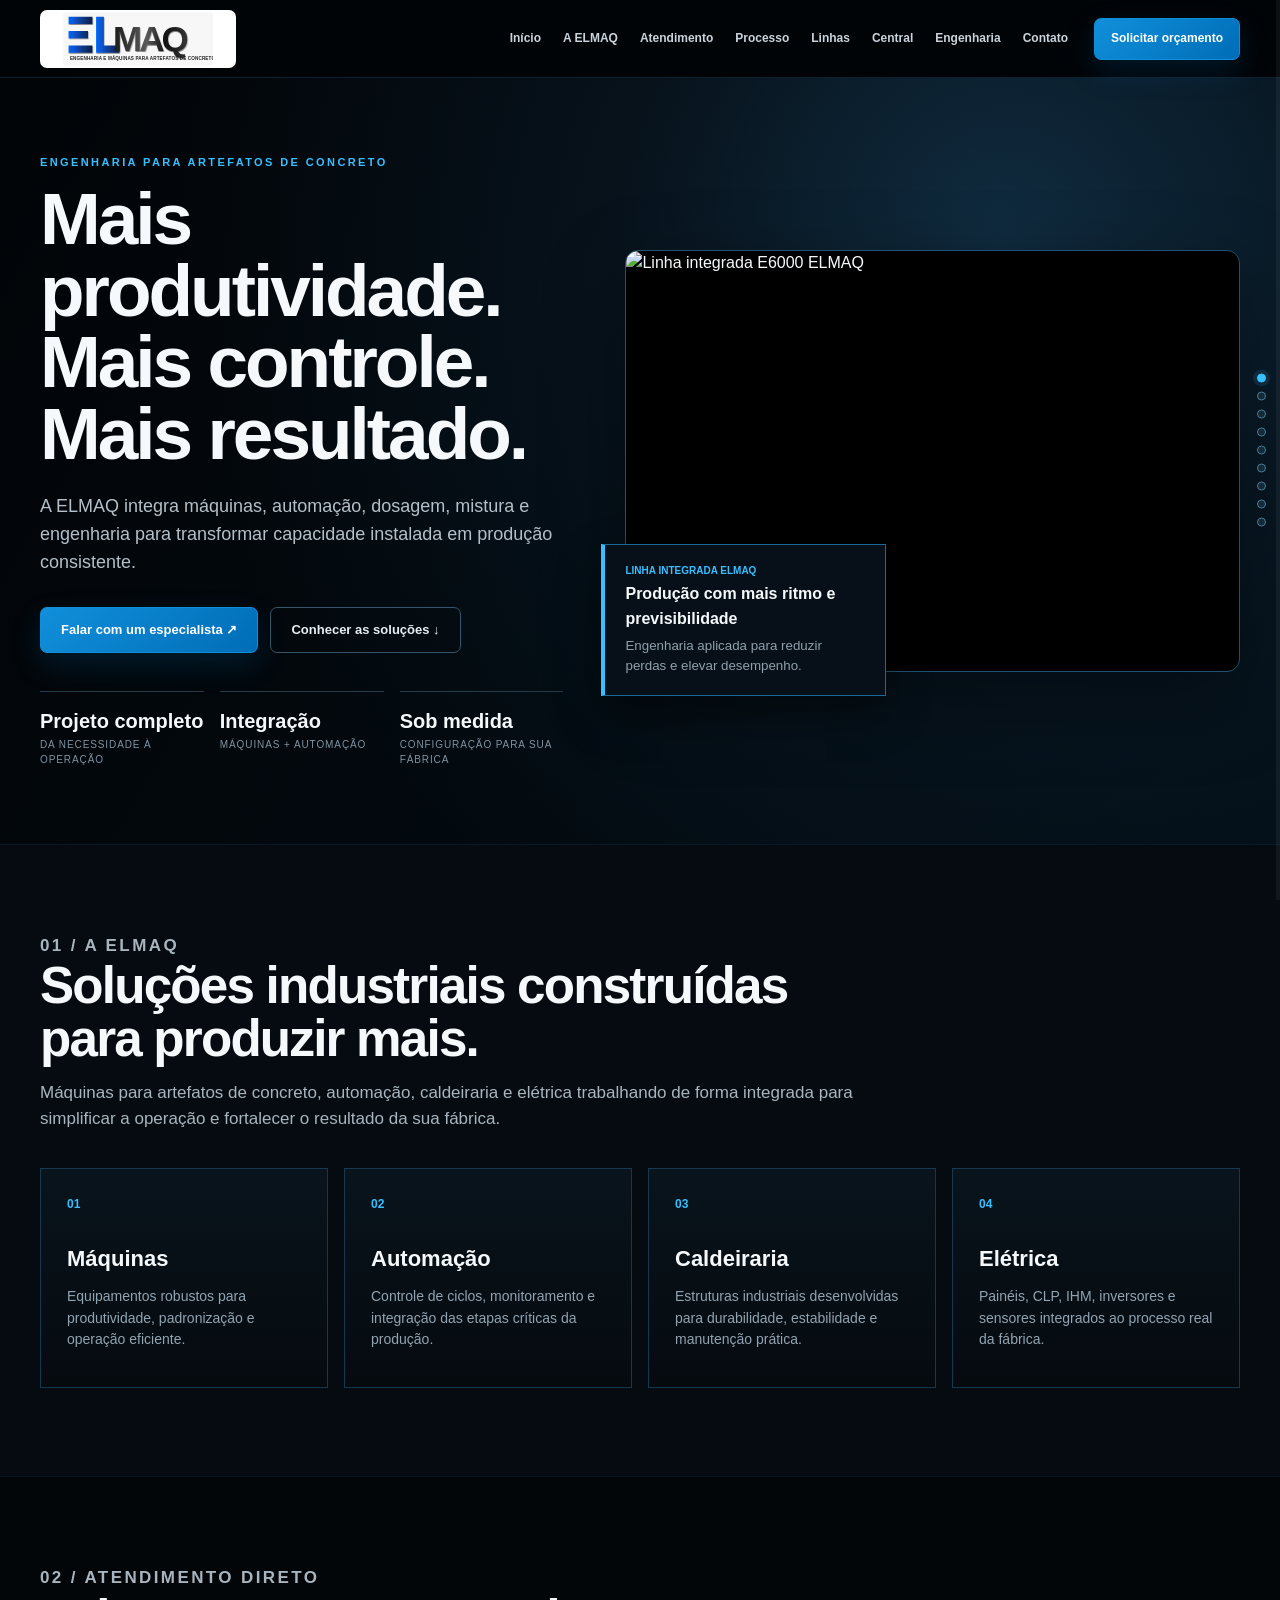
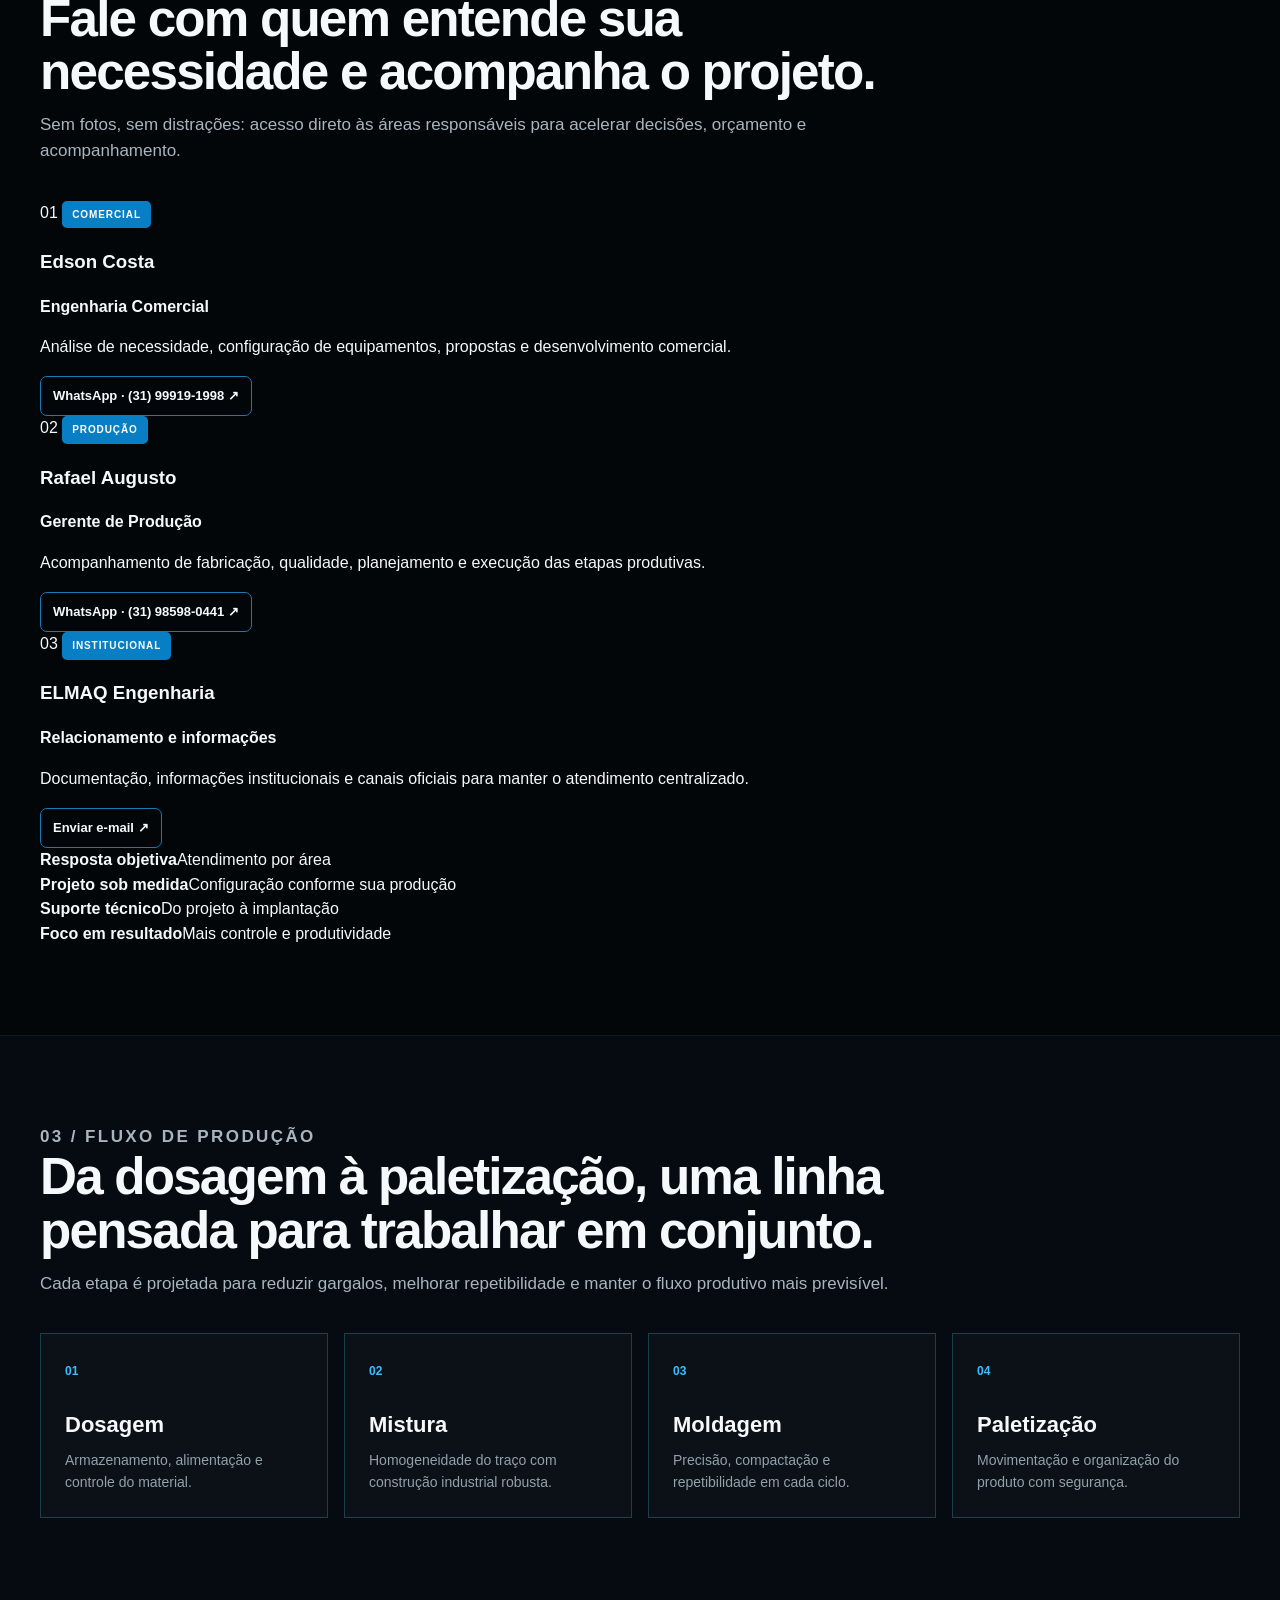
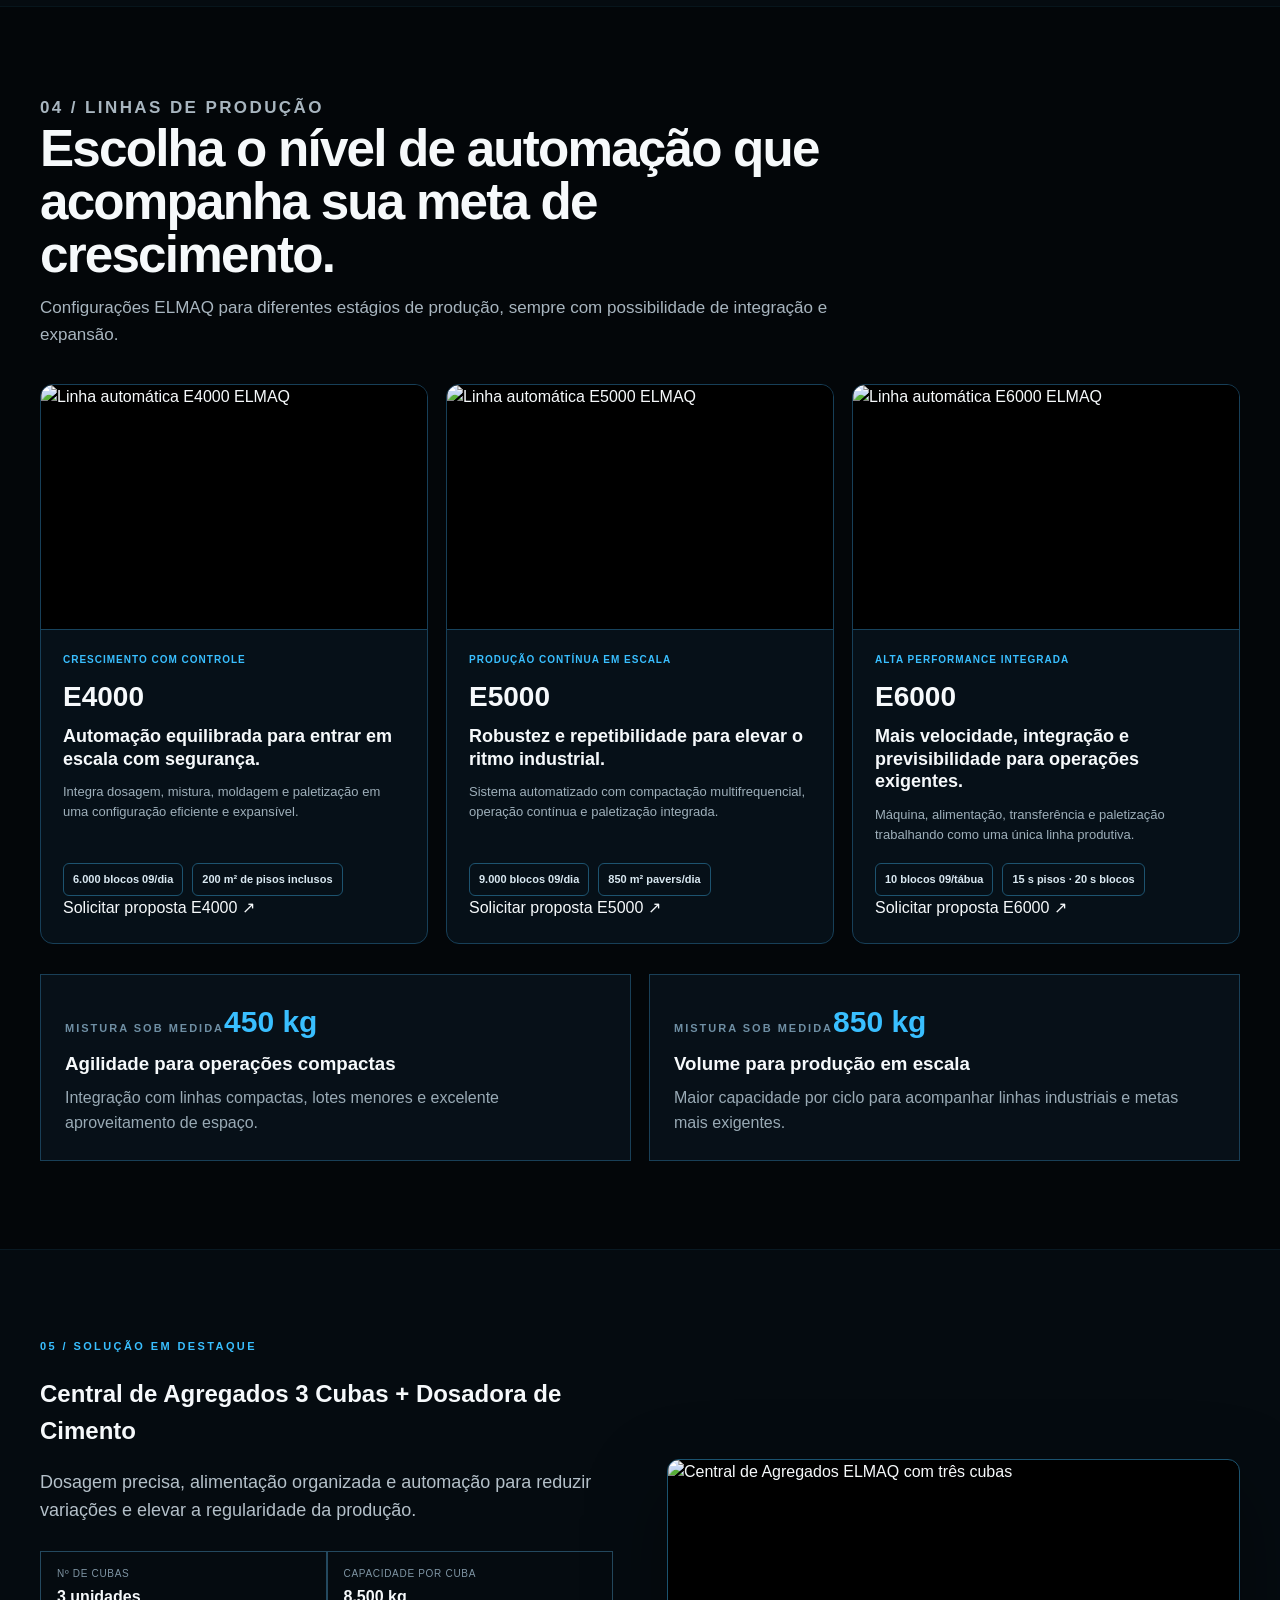
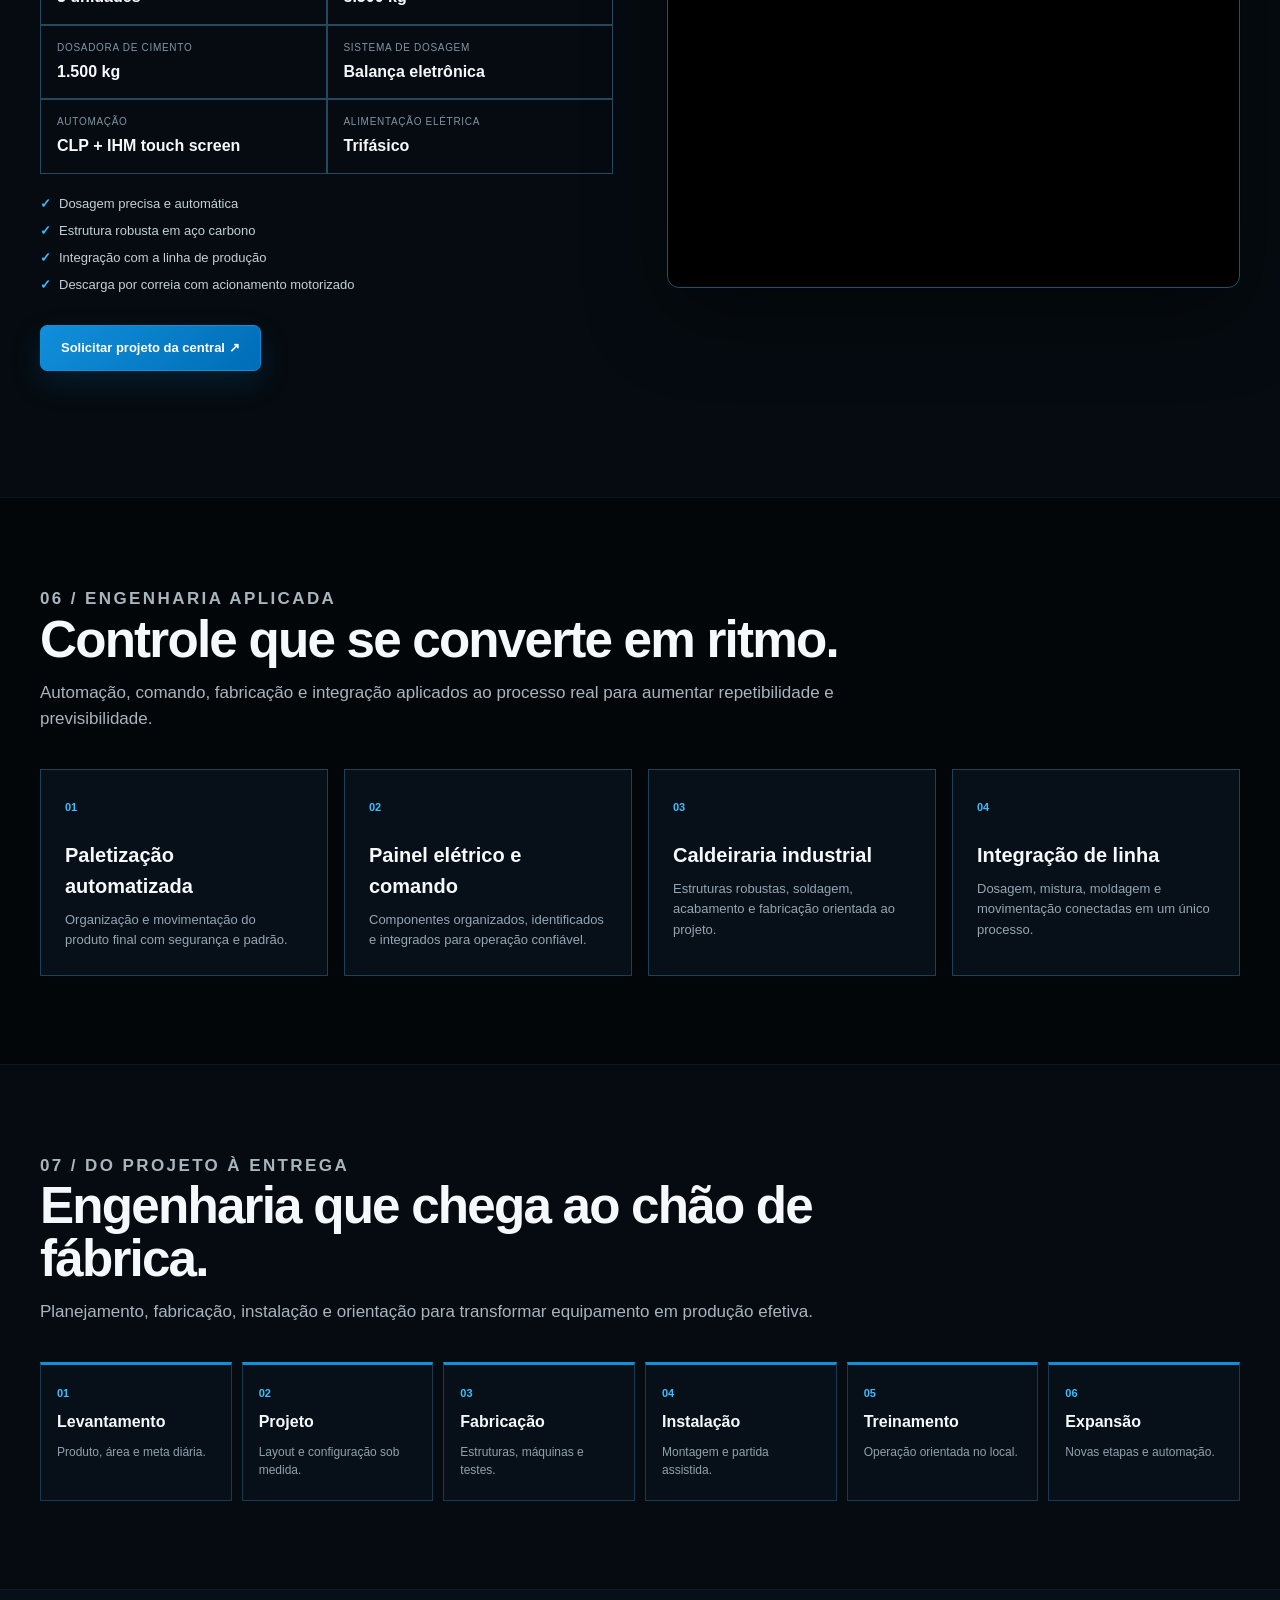
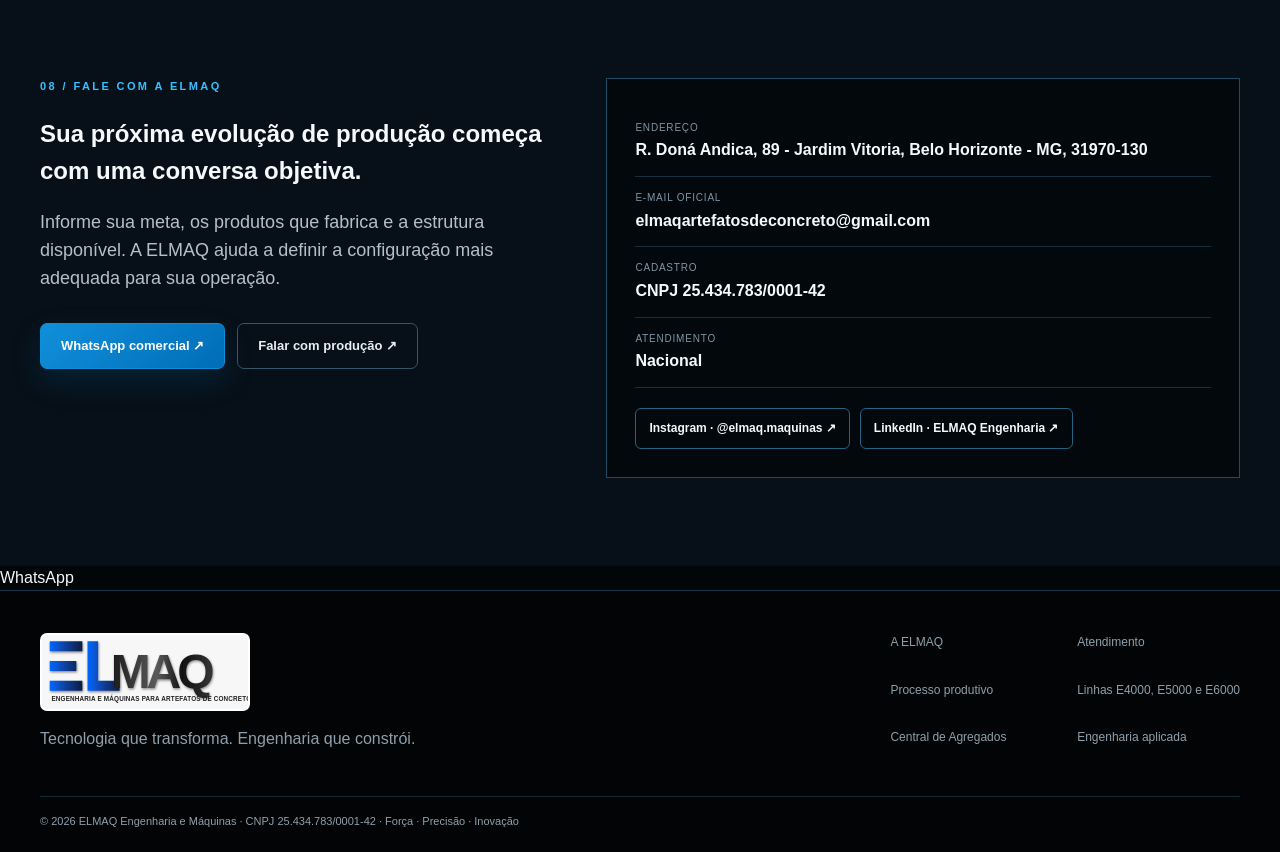
==== commit e358780a: "Remover fotos da equipe e reforçar persuasão do site v14" ====
--- a/index.html
+++ b/index.html
@@ -6,34 +6,35 @@
   <title>ELMAQ Engenharia | Máquinas para Artefatos de Concreto</title>
   <meta name="description" content="ELMAQ Engenharia — máquinas para artefatos de concreto, automação, centrais de agregados, caldeiraria e elétrica industrial.">
   <link rel="canonical" href="https://elmaq-engenharia-site.vercel.app/">
-  <link rel="icon" type="image/svg+xml" href="assets/logo-elmaq-site.svg?v=12">
+  <link rel="icon" type="image/svg+xml" href="assets/logo-elmaq-site.svg?v=14">
   <meta property="og:title" content="ELMAQ Engenharia | Máquinas para Artefatos de Concreto">
   <meta property="og:description" content="Tecnologia que transforma concreto em resultados.">
-  <meta property="og:image" content="https://elmaq-engenharia-site.vercel.app/assets/logo-elmaq-site.jpg?v=12">
+  <meta property="og:image" content="https://elmaq-engenharia-site.vercel.app/assets/logo-elmaq-site.jpg?v=14">
   <meta property="og:url" content="https://elmaq-engenharia-site.vercel.app/">
   <meta property="og:type" content="website">
-  <link rel="stylesheet" href="styles.css?v=12">
+  <link rel="stylesheet" href="styles.css?v=14">
 </head>
 <body>
 <div class="scroll-progress" aria-hidden="true"><span></span></div>
 <aside class="scroll-nav" aria-label="Navegação rápida">
   <a href="#inicio" data-label="Início" class="active"></a>
   <a href="#elmaq" data-label="A ELMAQ"></a>
-  <a href="#lideranca" data-label="Liderança"></a>
+  <a href="#atendimento" data-label="Atendimento"></a>
   <a href="#processo" data-label="Processo"></a>
+  <a href="#linhas" data-label="Linhas"></a>
   <a href="#central" data-label="Central"></a>
-  <a href="#linhas" data-label="Linhas"></a>
   <a href="#engenharia" data-label="Engenharia"></a>
   <a href="#implantacao" data-label="Implantação"></a>
   <a href="#contato" data-label="Contato"></a>
 </aside>
 
 <header class="topbar">
-  <a class="brand" href="#inicio" aria-label="ELMAQ Engenharia"><img src="assets/logo-elmaq-site.svg?v=12" alt="ELMAQ Engenharia e Máquinas para Artefatos de Concreto"></a>
+  <a class="brand" href="#inicio" aria-label="ELMAQ Engenharia"><img src="assets/logo-elmaq-site.svg?v=14" alt="ELMAQ Engenharia e Máquinas para Artefatos de Concreto"></a>
   <button class="menu-toggle" type="button" aria-label="Abrir menu" aria-expanded="false" aria-controls="main-menu"><span></span><span></span><span></span></button>
-  <nav id="main-menu" class="main-menu">
+  <nav id="main-menu" class="main-menu" aria-label="Menu principal">
+    <a href="#inicio">Início</a>
     <a href="#elmaq">A ELMAQ</a>
-    <a href="#lideranca">Liderança</a>
+    <a href="#atendimento">Atendimento</a>
     <a href="#processo">Processo</a>
     <a href="#linhas">Linhas</a>
     <a href="#central">Central</a>
@@ -48,21 +49,21 @@
   <div class="wrap hero-grid reveal">
     <div>
       <p class="eyebrow">Engenharia para artefatos de concreto</p>
-      <h1>Tecnologia que transforma concreto em resultados.</h1>
-      <p class="lead">Máquinas reais, automação aplicada e engenharia construída para elevar produtividade, precisão e confiança na sua fábrica.</p>
+      <h1>Mais produtividade. Mais controle. Mais resultado.</h1>
+      <p class="lead">A ELMAQ integra máquinas, automação, dosagem, mistura e engenharia para transformar capacidade instalada em produção consistente.</p>
       <div class="hero-actions">
         <a class="btn" href="https://wa.me/5531999191998" target="_blank" rel="noopener">Falar com um especialista ↗</a>
-        <a class="btn ghost" href="#linhas">Conhecer as linhas ↓</a>
+        <a class="btn ghost" href="#linhas">Conhecer as soluções ↓</a>
       </div>
       <div class="hero-stats">
-        <div><strong>360°</strong><span>Do projeto à operação</span></div>
-        <div><strong>Brasil</strong><span>Atendimento nacional</span></div>
-        <div><strong>Sob medida</strong><span>Configuração personalizada</span></div>
+        <div><strong>Projeto completo</strong><span>Da necessidade à operação</span></div>
+        <div><strong>Integração</strong><span>Máquinas + automação</span></div>
+        <div><strong>Sob medida</strong><span>Configuração para sua fábrica</span></div>
       </div>
     </div>
     <div class="hero-media">
       <img src="https://elmaq-engenharia.gaunt-zephyr-1m.chatgpt.site/images/linha-integrada-e6000-nova.webp" alt="Linha integrada E6000 ELMAQ">
-      <div class="hero-badge"><span>Linha integrada E6000</span><strong>Automação de alta performance</strong><small>15 s pisos · 20 s blocos · 10 blocos 09 por tábua</small></div>
+      <div class="hero-badge"><span>Linha integrada ELMAQ</span><strong>Produção com mais ritmo e previsibilidade</strong><small>Engenharia aplicada para reduzir perdas e elevar desempenho.</small></div>
     </div>
   </div>
 </section>
@@ -71,45 +72,63 @@
   <div class="wrap">
     <div class="section-head reveal">
       <p class="eyebrow">01 / A ELMAQ</p>
-      <h2>Engenharia de alta performance para demandas reais.</h2>
-      <p>A ELMAQ desenvolve máquinas para artefatos de concreto e soluções integradas em automação, caldeiraria e elétrica industrial, sempre orientadas à produtividade e à operação prática.</p>
+      <h2>Soluções industriais construídas para produzir mais.</h2>
+      <p>Máquinas para artefatos de concreto, automação, caldeiraria e elétrica trabalhando de forma integrada para simplificar a operação e fortalecer o resultado da sua fábrica.</p>
     </div>
     <div class="solutions-grid reveal">
-      <article class="solution-card"><b>01 ↓</b><h3>Máquinas</h3><p>Equipamentos desenvolvidos para produtividade, padronização e operação simples.</p></article>
-      <article class="solution-card"><b>02 ↗</b><h3>Automação</h3><p>Controle de ciclos, monitoramento e integração das etapas críticas da produção.</p></article>
-      <article class="solution-card"><b>03 ↗</b><h3>Caldeiraria</h3><p>Fabricação, soldagem e acabamento para estruturas industriais robustas.</p></article>
-      <article class="solution-card"><b>04 ↗</b><h3>Elétrica</h3><p>Painéis de comando, integração de CLP, IHM, inversores e sensores.</p></article>
-    </div>
-  </div>
-</section>
-
-<section id="lideranca" class="section tracked-section">
+      <article class="solution-card"><b>01</b><h3>Máquinas</h3><p>Equipamentos robustos para produtividade, padronização e operação eficiente.</p></article>
+      <article class="solution-card"><b>02</b><h3>Automação</h3><p>Controle de ciclos, monitoramento e integração das etapas críticas da produção.</p></article>
+      <article class="solution-card"><b>03</b><h3>Caldeiraria</h3><p>Estruturas industriais desenvolvidas para durabilidade, estabilidade e manutenção prática.</p></article>
+      <article class="solution-card"><b>04</b><h3>Elétrica</h3><p>Painéis, CLP, IHM, inversores e sensores integrados ao processo real da fábrica.</p></article>
+    </div>
+  </div>
+</section>
+
+<section id="atendimento" class="section tracked-section">
   <div class="wrap">
     <div class="section-head reveal">
-      <p class="eyebrow">02 / LIDERANÇA ELMAQ</p>
-      <h2>Visão comercial, produção e direção no mesmo projeto.</h2>
-      <p>Atendimento direto, responsabilidade definida e acompanhamento próximo para transformar planejamento em produção.</p>
-    </div>
-    <div class="team-grid reveal">
-      <article class="person">
-        <div class="person-media"><img src="assets/edson-costa.jpg?v=12" alt="Edson Costa - Engenharia Comercial" loading="eager"></div>
-        <div class="person-copy"><span class="person-tag">Setor Comercial</span><h3>Edson Costa</h3><span class="person-role">Engenharia Comercial</span><p>Relacionamento consultivo, análise de necessidade e soluções personalizadas para gerar valor, confiança e resultados consistentes.</p><a class="person-contact" href="https://wa.me/5531999191998" target="_blank" rel="noopener">WhatsApp · (31) 99919-1998</a></div>
-      </article>
-      <article class="person">
-        <div class="person-media"><img src="assets/rafael-augusto.jpg?v=12" alt="Rafael Augusto - Gerente de Produção" loading="eager"></div>
-        <div class="person-copy"><span class="person-tag">Setor de Produção</span><h3>Rafael Augusto</h3><span class="person-role">Gerente de Produção</span><p>Planejamento, controle de produção, qualidade e eficiência operacional para assegurar desempenho e excelência em cada entrega.</p><a class="person-contact" href="https://wa.me/5531985980441" target="_blank" rel="noopener">WhatsApp · (31) 98598-0441</a></div>
-      </article>
-      <article class="person">
-        <div class="person-media"><img src="assets/luis-felipe.jpg?v=12" alt="Luis Felipe - CEO da ELMAQ Engenharia" loading="eager"></div>
-        <div class="person-copy"><span class="person-tag">Diretoria</span><h3>Luis Felipe</h3><span class="person-role">CEO da ELMAQ Engenharia</span><p>Visão estratégica, liderança e inovação orientadas ao crescimento sustentável, à evolução tecnológica e ao futuro da ELMAQ Engenharia.</p></div>
-      </article>
+      <p class="eyebrow">02 / ATENDIMENTO DIRETO</p>
+      <h2>Fale com quem entende sua necessidade e acompanha o projeto.</h2>
+      <p>Sem fotos, sem distrações: acesso direto às áreas responsáveis para acelerar decisões, orçamento e acompanhamento.</p>
+    </div>
+    <div class="contact-team reveal">
+      <article class="contact-person">
+        <span class="contact-icon">01</span>
+        <span class="person-tag">Comercial</span>
+        <h3>Edson Costa</h3>
+        <strong>Engenharia Comercial</strong>
+        <p>Análise de necessidade, configuração de equipamentos, propostas e desenvolvimento comercial.</p>
+        <a class="person-contact primary" href="https://wa.me/5531999191998" target="_blank" rel="noopener">WhatsApp · (31) 99919-1998 ↗</a>
+      </article>
+      <article class="contact-person">
+        <span class="contact-icon">02</span>
+        <span class="person-tag">Produção</span>
+        <h3>Rafael Augusto</h3>
+        <strong>Gerente de Produção</strong>
+        <p>Acompanhamento de fabricação, qualidade, planejamento e execução das etapas produtivas.</p>
+        <a class="person-contact primary" href="https://wa.me/5531985980441" target="_blank" rel="noopener">WhatsApp · (31) 98598-0441 ↗</a>
+      </article>
+      <article class="contact-person institutional">
+        <span class="contact-icon">03</span>
+        <span class="person-tag">Institucional</span>
+        <h3>ELMAQ Engenharia</h3>
+        <strong>Relacionamento e informações</strong>
+        <p>Documentação, informações institucionais e canais oficiais para manter o atendimento centralizado.</p>
+        <a class="person-contact" href="mailto:elmaqartefatosdeconcreto@gmail.com">Enviar e-mail ↗</a>
+      </article>
+    </div>
+    <div class="trust-strip reveal">
+      <div><strong>Resposta objetiva</strong><span>Atendimento por área</span></div>
+      <div><strong>Projeto sob medida</strong><span>Configuração conforme sua produção</span></div>
+      <div><strong>Suporte técnico</strong><span>Do projeto à implantação</span></div>
+      <div><strong>Foco em resultado</strong><span>Mais controle e produtividade</span></div>
     </div>
   </div>
 </section>
 
 <section id="processo" class="section alt section-grid tracked-section">
   <div class="wrap">
-    <div class="section-head reveal"><p class="eyebrow">03 / FLUXO DE PRODUÇÃO</p><h2>Da dosagem à paletização.</h2><p>Tecnologia aplicada em uma sequência de equipamentos construída para trabalhar de forma integrada.</p></div>
+    <div class="section-head reveal"><p class="eyebrow">03 / FLUXO DE PRODUÇÃO</p><h2>Da dosagem à paletização, uma linha pensada para trabalhar em conjunto.</h2><p>Cada etapa é projetada para reduzir gargalos, melhorar repetibilidade e manter o fluxo produtivo mais previsível.</p></div>
     <div class="process-grid reveal">
       <article class="process-card"><b>01</b><h3>Dosagem</h3><p>Armazenamento, alimentação e controle do material.</p></article>
       <article class="process-card"><b>02</b><h3>Mistura</h3><p>Homogeneidade do traço com construção industrial robusta.</p></article>
@@ -119,12 +138,36 @@
   </div>
 </section>
 
-<section id="central" class="section tracked-section">
+<section id="linhas" class="section tracked-section">
+  <div class="wrap">
+    <div class="section-head reveal"><p class="eyebrow">04 / LINHAS DE PRODUÇÃO</p><h2>Escolha o nível de automação que acompanha sua meta de crescimento.</h2><p>Configurações ELMAQ para diferentes estágios de produção, sempre com possibilidade de integração e expansão.</p></div>
+    <div class="line-grid reveal">
+      <article class="line-card">
+        <img src="https://elmaq-engenharia.gaunt-zephyr-1m.chatgpt.site/images/maquina-frontal-premium.webp" alt="Linha automática E4000 ELMAQ">
+        <div class="line-copy"><span class="line-label">Crescimento com controle</span><h3>E4000</h3><h4>Automação equilibrada para entrar em escala com segurança.</h4><p>Integra dosagem, mistura, moldagem e paletização em uma configuração eficiente e expansível.</p><div class="line-metrics"><span>6.000 blocos 09/dia</span><span>200 m² de pisos inclusos</span></div><a class="line-cta" href="https://wa.me/5531999191998" target="_blank" rel="noopener">Solicitar proposta E4000 ↗</a></div>
+      </article>
+      <article class="line-card">
+        <img src="https://elmaq-engenharia.gaunt-zephyr-1m.chatgpt.site/images/maquina-correia-frontal.webp" alt="Linha automática E5000 ELMAQ">
+        <div class="line-copy"><span class="line-label">Produção contínua em escala</span><h3>E5000</h3><h4>Robustez e repetibilidade para elevar o ritmo industrial.</h4><p>Sistema automatizado com compactação multifrequencial, operação contínua e paletização integrada.</p><div class="line-metrics"><span>9.000 blocos 09/dia</span><span>850 m² pavers/dia</span></div><a class="line-cta" href="https://wa.me/5531999191998" target="_blank" rel="noopener">Solicitar proposta E5000 ↗</a></div>
+      </article>
+      <article class="line-card">
+        <img src="https://elmaq-engenharia.gaunt-zephyr-1m.chatgpt.site/images/linha-integrada-e6000-nova.webp" alt="Linha automática E6000 ELMAQ">
+        <div class="line-copy"><span class="line-label">Alta performance integrada</span><h3>E6000</h3><h4>Mais velocidade, integração e previsibilidade para operações exigentes.</h4><p>Máquina, alimentação, transferência e paletização trabalhando como uma única linha produtiva.</p><div class="line-metrics"><span>10 blocos 09/tábua</span><span>15 s pisos · 20 s blocos</span></div><a class="line-cta" href="https://wa.me/5531999191998" target="_blank" rel="noopener">Solicitar proposta E6000 ↗</a></div>
+      </article>
+    </div>
+    <div class="mix-grid reveal">
+      <article class="mix-card"><span class="section-kicker">Mistura sob medida</span><strong>450 kg</strong><h3>Agilidade para operações compactas</h3><p>Integração com linhas compactas, lotes menores e excelente aproveitamento de espaço.</p></article>
+      <article class="mix-card"><span class="section-kicker">Mistura sob medida</span><strong>850 kg</strong><h3>Volume para produção em escala</h3><p>Maior capacidade por ciclo para acompanhar linhas industriais e metas mais exigentes.</p></article>
+    </div>
+  </div>
+</section>
+
+<section id="central" class="section alt tracked-section">
   <div class="wrap central-grid reveal">
     <div>
-      <p class="eyebrow">Solução em destaque</p>
+      <p class="eyebrow">05 / SOLUÇÃO EM DESTAQUE</p>
       <h2>Central de Agregados 3 Cubas + Dosadora de Cimento</h2>
-      <p class="lead">Alta performance na dosagem e controle preciso de materiais para elevar produtividade, reduzir perdas e garantir regularidade ao processo.</p>
+      <p class="lead">Dosagem precisa, alimentação organizada e automação para reduzir variações e elevar a regularidade da produção.</p>
       <div class="spec-grid">
         <div><span>Nº de cubas</span><strong>3 unidades</strong></div>
         <div><span>Capacidade por cuba</span><strong>8.500 kg</strong></div>
@@ -140,33 +183,9 @@
   </div>
 </section>
 
-<section id="linhas" class="section alt tracked-section">
-  <div class="wrap">
-    <div class="section-head reveal"><p class="eyebrow">04 / LINHAS DE PRODUÇÃO</p><h2>Uma solução ELMAQ para cada meta de crescimento.</h2><p>Equipamentos reais, configurações personalizadas e automação para transformar capacidade instalada em resultado diário.</p></div>
-    <div class="line-grid reveal">
-      <article class="line-card">
-        <img src="https://elmaq-engenharia.gaunt-zephyr-1m.chatgpt.site/images/maquina-frontal-premium.webp" alt="Linha automática E4000 ELMAQ">
-        <div class="line-copy"><span class="line-label">Crescimento com controle</span><h3>E4000</h3><h4>Entre na automação com uma linha completa e pronta para escalar.</h4><p>Integra dosagem, mistura, moldagem e paletização em uma configuração equilibrada para elevar capacidade sem complicar a operação.</p><div class="line-metrics"><span>6.000 blocos 09/dia</span><span>200 m² de pisos inclusos</span></div></div>
-      </article>
-      <article class="line-card">
-        <img src="https://elmaq-engenharia.gaunt-zephyr-1m.chatgpt.site/images/maquina-correia-frontal.webp" alt="Linha automática E5000 ELMAQ">
-        <div class="line-copy"><span class="line-label">Produção contínua em escala</span><h3>E5000</h3><h4>Ganhe ritmo industrial com compactação avançada e operação contínua.</h4><p>Sistema automatizado com compactação multifrequencial, alta pressão sincronizada e paletização para produzir com repetibilidade turno após turno.</p><div class="line-metrics"><span>9.000 blocos 09/dia</span><span>850 m² pavers/dia</span></div></div>
-      </article>
-      <article class="line-card">
-        <img src="https://elmaq-engenharia.gaunt-zephyr-1m.chatgpt.site/images/linha-integrada-e6000-nova.webp" alt="Linha automática E6000 ELMAQ">
-        <div class="line-copy"><span class="line-label">Alta performance integrada</span><h3>E6000</h3><h4>Leve a produção ao próximo patamar com ciclos rápidos e alta integração.</h4><p>Máquina, alimentação, transferência e paletização trabalham como uma única linha para entregar mais capacidade, ritmo e previsibilidade.</p><div class="line-metrics"><span>10 blocos 09/tábua</span><span>15 s pisos · 20 s blocos</span></div></div>
-      </article>
-    </div>
-    <div class="mix-grid reveal">
-      <article class="mix-card"><span class="section-kicker">Mistura sob medida</span><strong>450 kg</strong><h3>Agilidade para operações compactas</h3><p>Integração com linhas compactas, lotes menores e excelente aproveitamento de espaço.</p></article>
-      <article class="mix-card"><span class="section-kicker">Mistura sob medida</span><strong>850 kg</strong><h3>Volume para produção em escala</h3><p>Maior capacidade por ciclo para acompanhar linhas industriais e metas mais exigentes.</p></article>
-    </div>
-  </div>
-</section>
-
 <section id="engenharia" class="section tracked-section">
   <div class="wrap">
-    <div class="section-head reveal"><p class="eyebrow">05 / ENGENHARIA APLICADA</p><h2>Controle que se converte em ritmo.</h2><p>Automação, comando, fabricação e integração aplicados ao processo real para aumentar repetibilidade e previsibilidade.</p></div>
+    <div class="section-head reveal"><p class="eyebrow">06 / ENGENHARIA APLICADA</p><h2>Controle que se converte em ritmo.</h2><p>Automação, comando, fabricação e integração aplicados ao processo real para aumentar repetibilidade e previsibilidade.</p></div>
     <div class="engineering-grid reveal">
       <article class="engineering-card"><span>01</span><h3>Paletização automatizada</h3><p>Organização e movimentação do produto final com segurança e padrão.</p></article>
       <article class="engineering-card"><span>02</span><h3>Painel elétrico e comando</h3><p>Componentes organizados, identificados e integrados para operação confiável.</p></article>
@@ -178,7 +197,7 @@
 
 <section id="implantacao" class="section alt tracked-section">
   <div class="wrap">
-    <div class="section-head reveal"><p class="eyebrow">06 / DO PROJETO À ENTREGA</p><h2>Engenharia que chega ao chão de fábrica.</h2><p>Equipamento real, implantação orientada e suporte para transformar tecnologia em produção.</p></div>
+    <div class="section-head reveal"><p class="eyebrow">07 / DO PROJETO À ENTREGA</p><h2>Engenharia que chega ao chão de fábrica.</h2><p>Planejamento, fabricação, instalação e orientação para transformar equipamento em produção efetiva.</p></div>
     <div class="steps reveal">
       <div class="step"><b>01</b><strong>Levantamento</strong><span>Produto, área e meta diária.</span></div>
       <div class="step"><b>02</b><strong>Projeto</strong><span>Layout e configuração sob medida.</span></div>
@@ -193,10 +212,10 @@
 <section id="contato" class="section contact tracked-section">
   <div class="wrap contact-grid reveal">
     <div>
-      <p class="eyebrow">07 / FALE COM A ELMAQ</p>
-      <h2>Vamos construir uma produção mais forte e eficiente?</h2>
-      <p class="lead">Conte sua meta de produção. A equipe ELMAQ ajuda a validar equipamento, configuração e layout para a realidade da sua fábrica.</p>
-      <div class="hero-actions"><a class="btn" href="https://wa.me/5531999191998" target="_blank" rel="noopener">WhatsApp comercial ↗</a><a class="btn ghost" href="https://wa.me/5531985980441" target="_blank" rel="noopener">Produção ↗</a></div>
+      <p class="eyebrow">08 / FALE COM A ELMAQ</p>
+      <h2>Sua próxima evolução de produção começa com uma conversa objetiva.</h2>
+      <p class="lead">Informe sua meta, os produtos que fabrica e a estrutura disponível. A ELMAQ ajuda a definir a configuração mais adequada para sua operação.</p>
+      <div class="hero-actions"><a class="btn" href="https://wa.me/5531999191998" target="_blank" rel="noopener">WhatsApp comercial ↗</a><a class="btn ghost" href="https://wa.me/5531985980441" target="_blank" rel="noopener">Falar com produção ↗</a></div>
     </div>
     <div class="contact-card">
       <div class="contact-row"><span>Endereço</span><strong>R. Doná Andica, 89 - Jardim Vitoria, Belo Horizonte - MG, 31970-130</strong></div>
@@ -209,13 +228,15 @@
 </section>
 </main>
 
+<a class="whatsapp-float" href="https://wa.me/5531999191998" target="_blank" rel="noopener" aria-label="Falar com a ELMAQ no WhatsApp">WhatsApp</a>
+
 <footer class="footer">
   <div class="wrap footer-grid">
-    <div><img class="footer-logo" src="assets/logo-elmaq-site.svg?v=12" alt="ELMAQ Engenharia"><p>Tecnologia que transforma. Engenharia que constrói.</p></div>
-    <nav class="footer-nav"><a href="#elmaq">A ELMAQ</a><a href="#lideranca">Liderança</a><a href="#processo">Processo produtivo</a><a href="#linhas">Linhas E4000, E5000 e E6000</a><a href="#central">Central de Agregados</a><a href="#engenharia">Engenharia aplicada</a></nav>
+    <div><img class="footer-logo" src="assets/logo-elmaq-site.svg?v=14" alt="ELMAQ Engenharia"><p>Tecnologia que transforma. Engenharia que constrói.</p></div>
+    <nav class="footer-nav"><a href="#elmaq">A ELMAQ</a><a href="#atendimento">Atendimento</a><a href="#processo">Processo produtivo</a><a href="#linhas">Linhas E4000, E5000 e E6000</a><a href="#central">Central de Agregados</a><a href="#engenharia">Engenharia aplicada</a></nav>
   </div>
   <div class="wrap copyright">© 2026 ELMAQ Engenharia e Máquinas · CNPJ 25.434.783/0001-42 · Força · Precisão · Inovação</div>
 </footer>
-<script src="script.js?v=12"></script>
+<script src="script.js?v=14"></script>
 </body>
 </html>
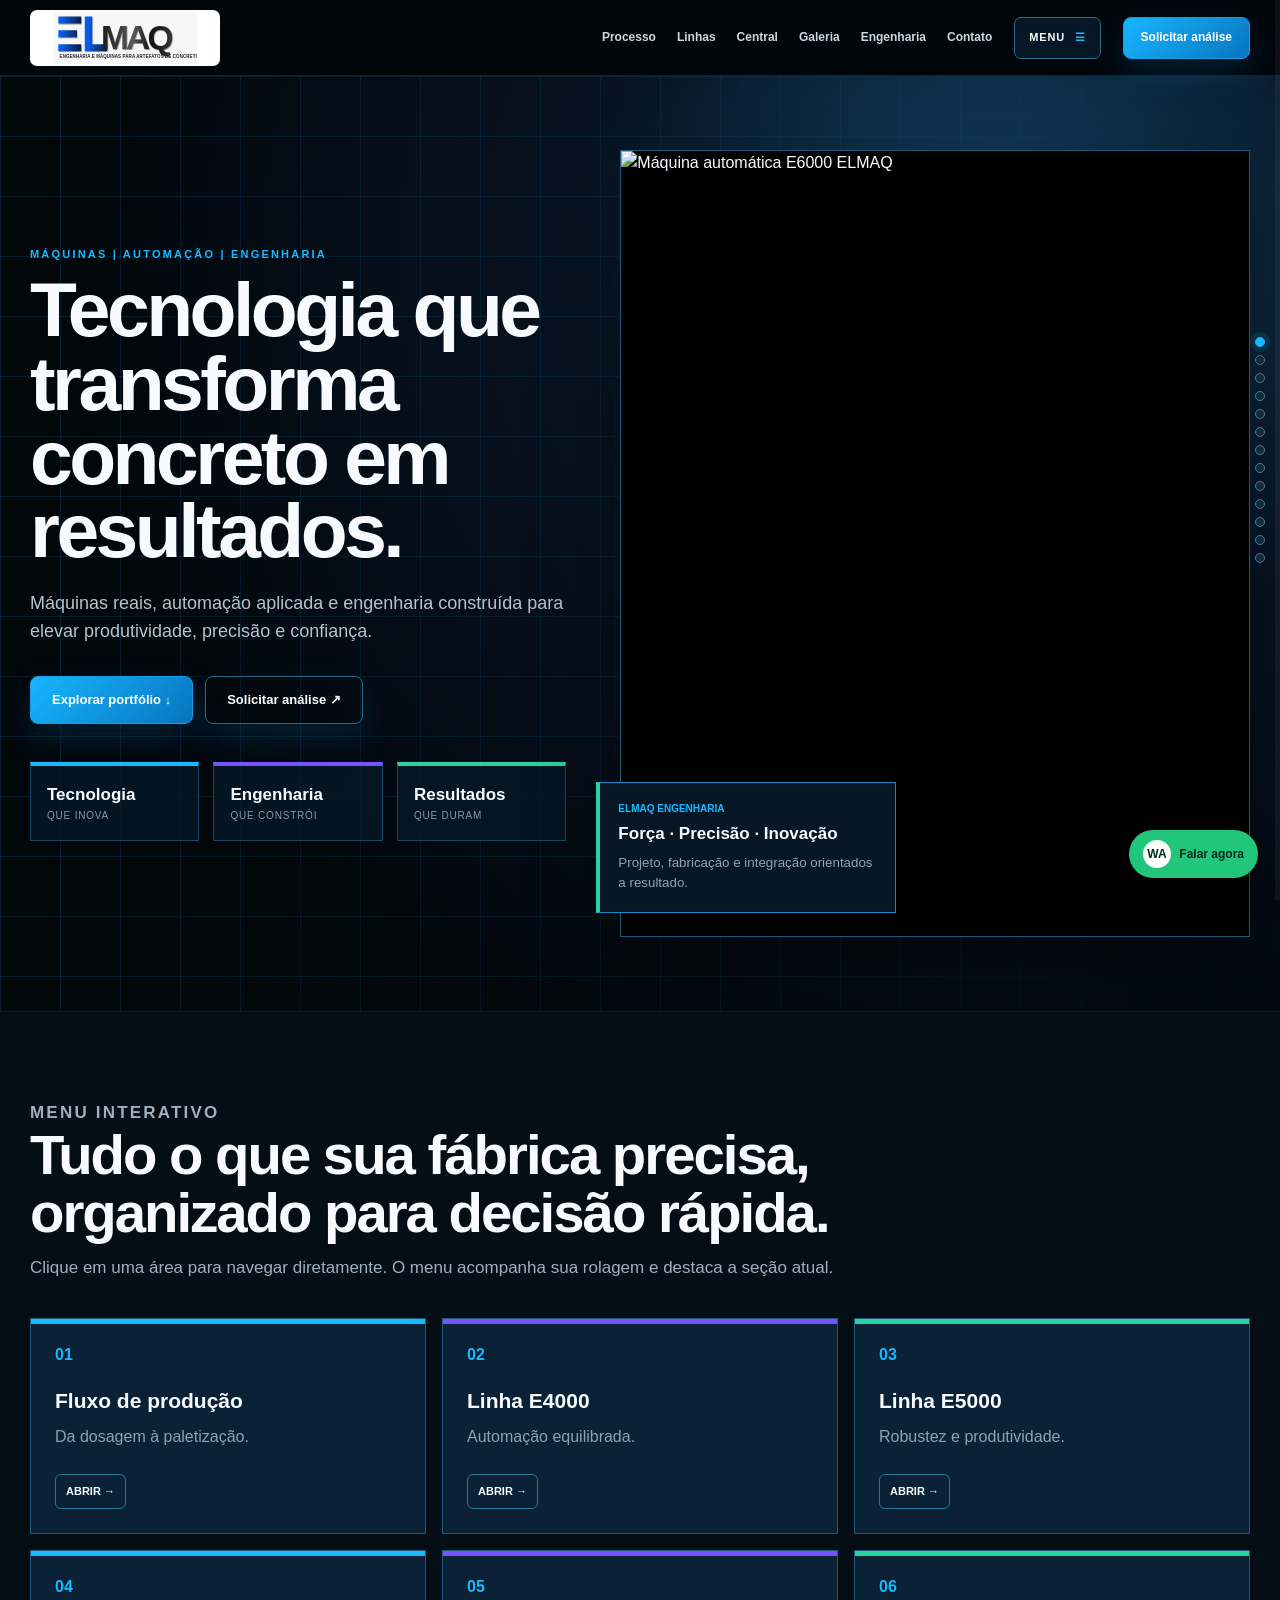
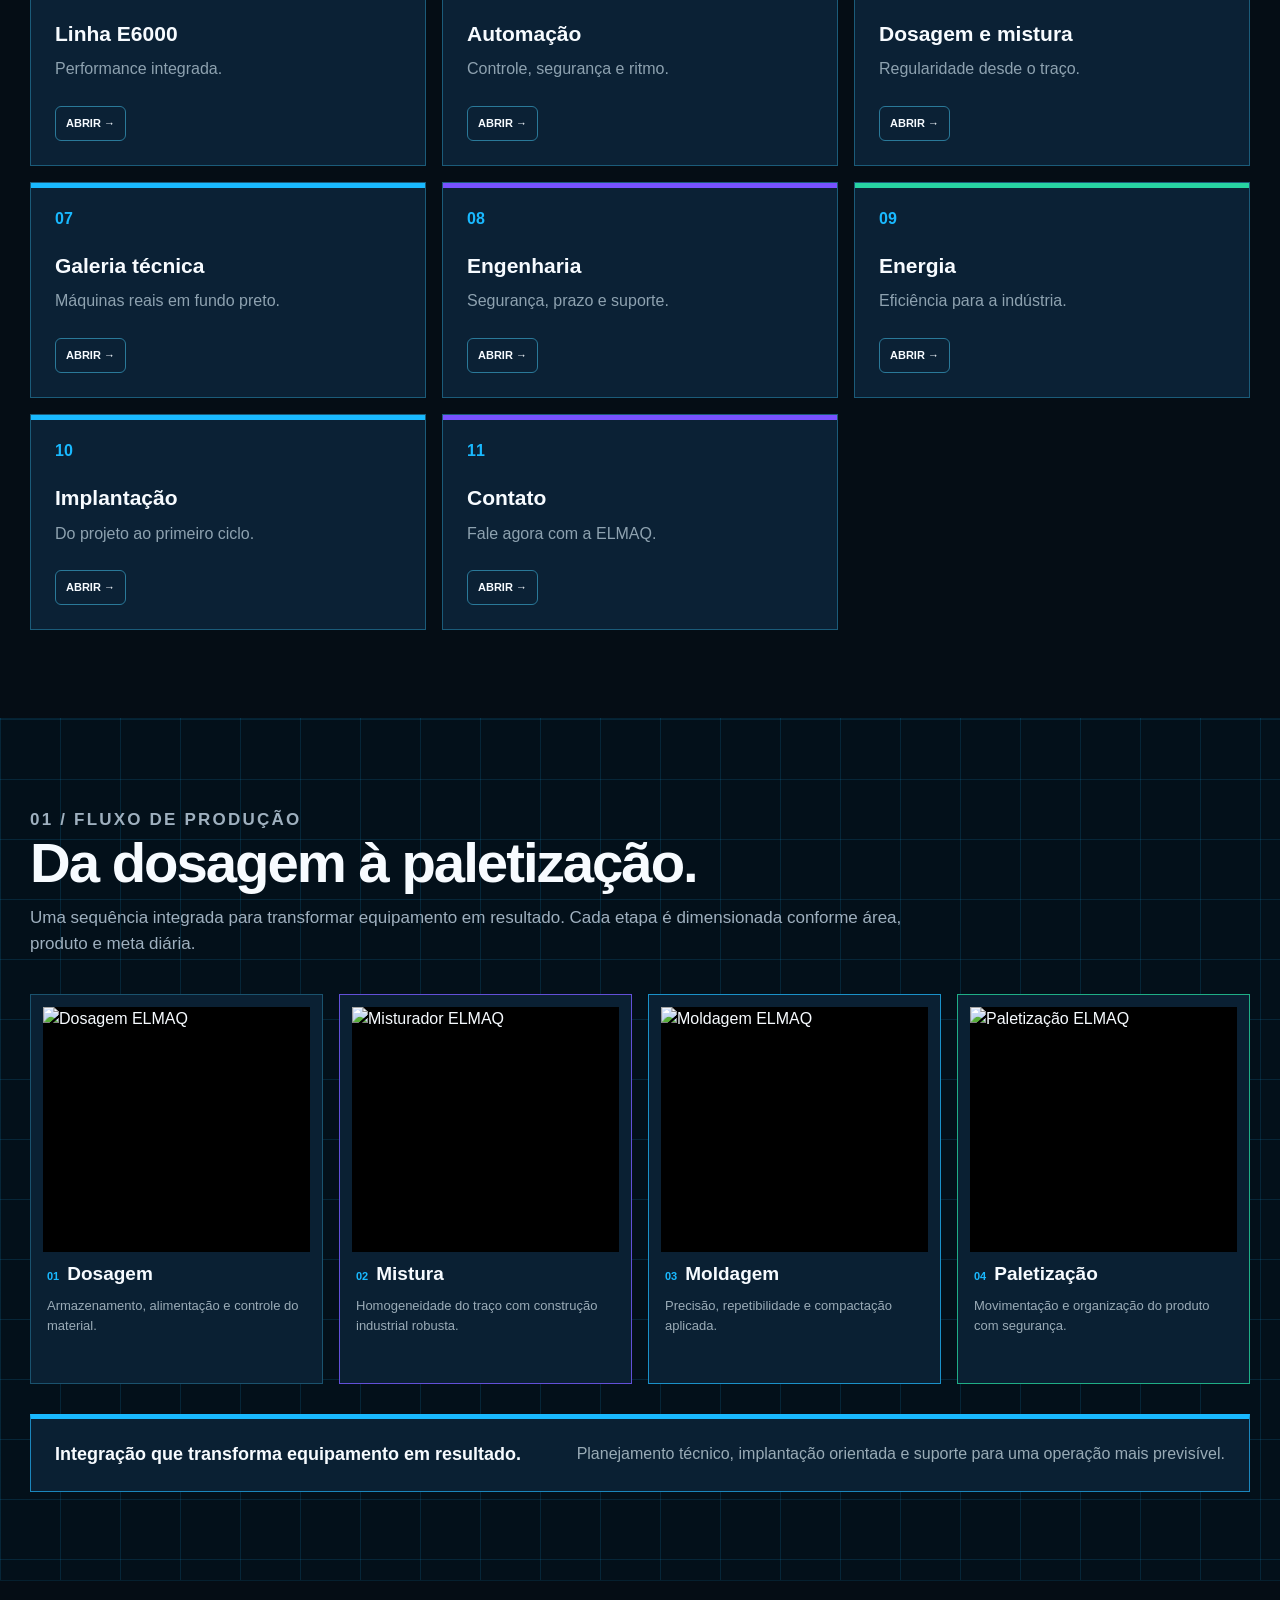
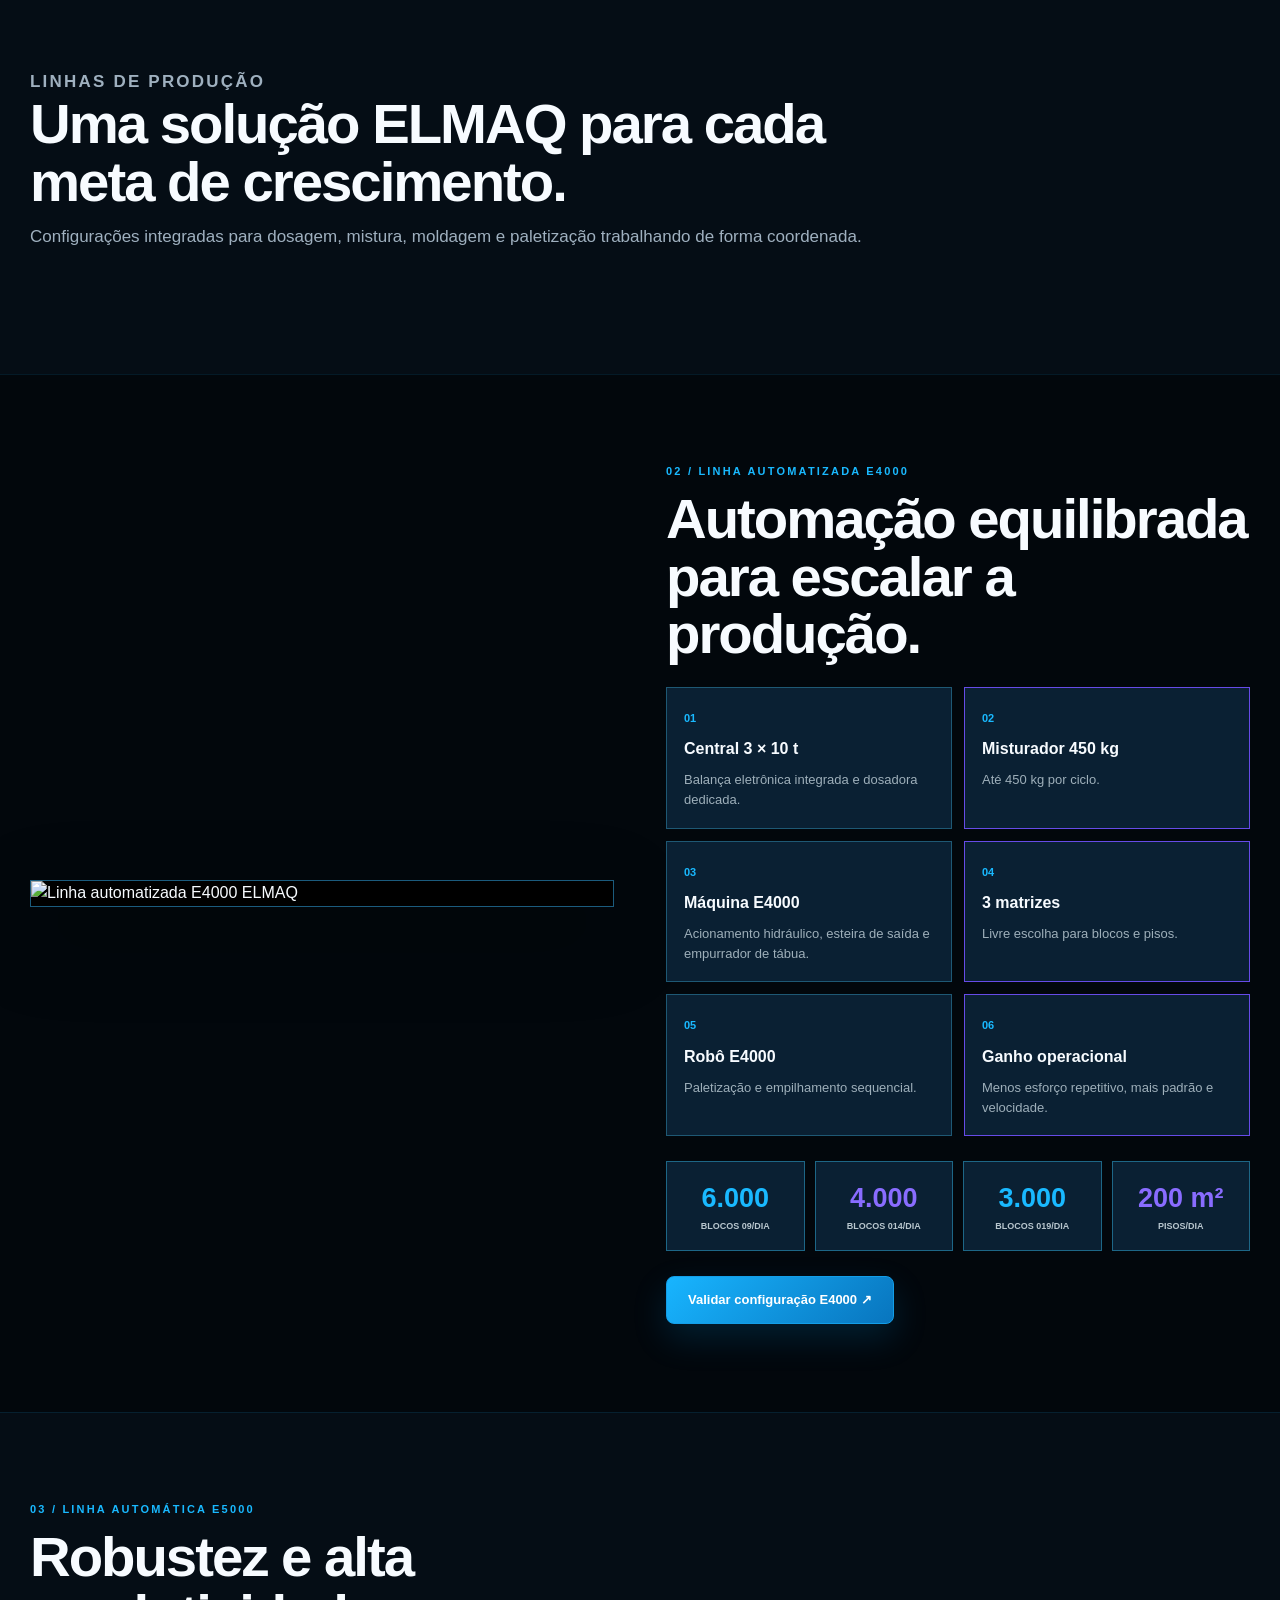
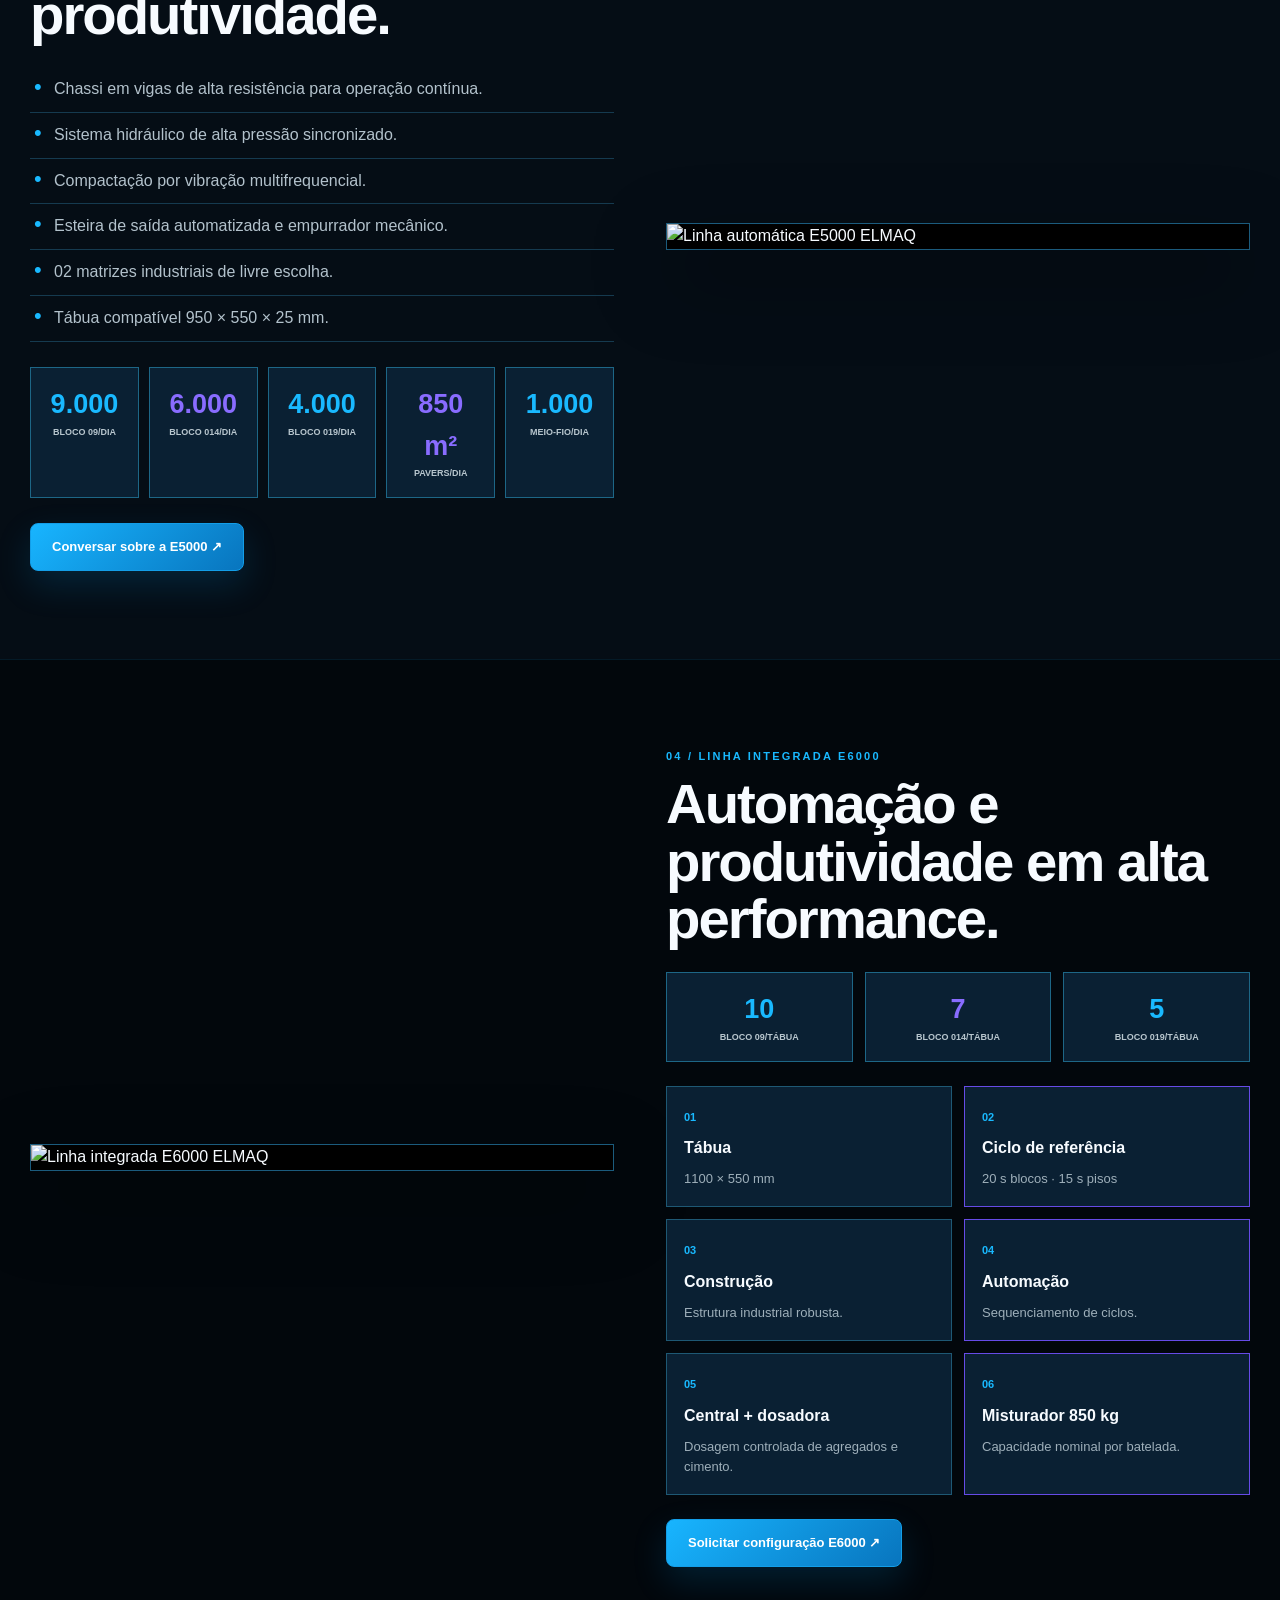
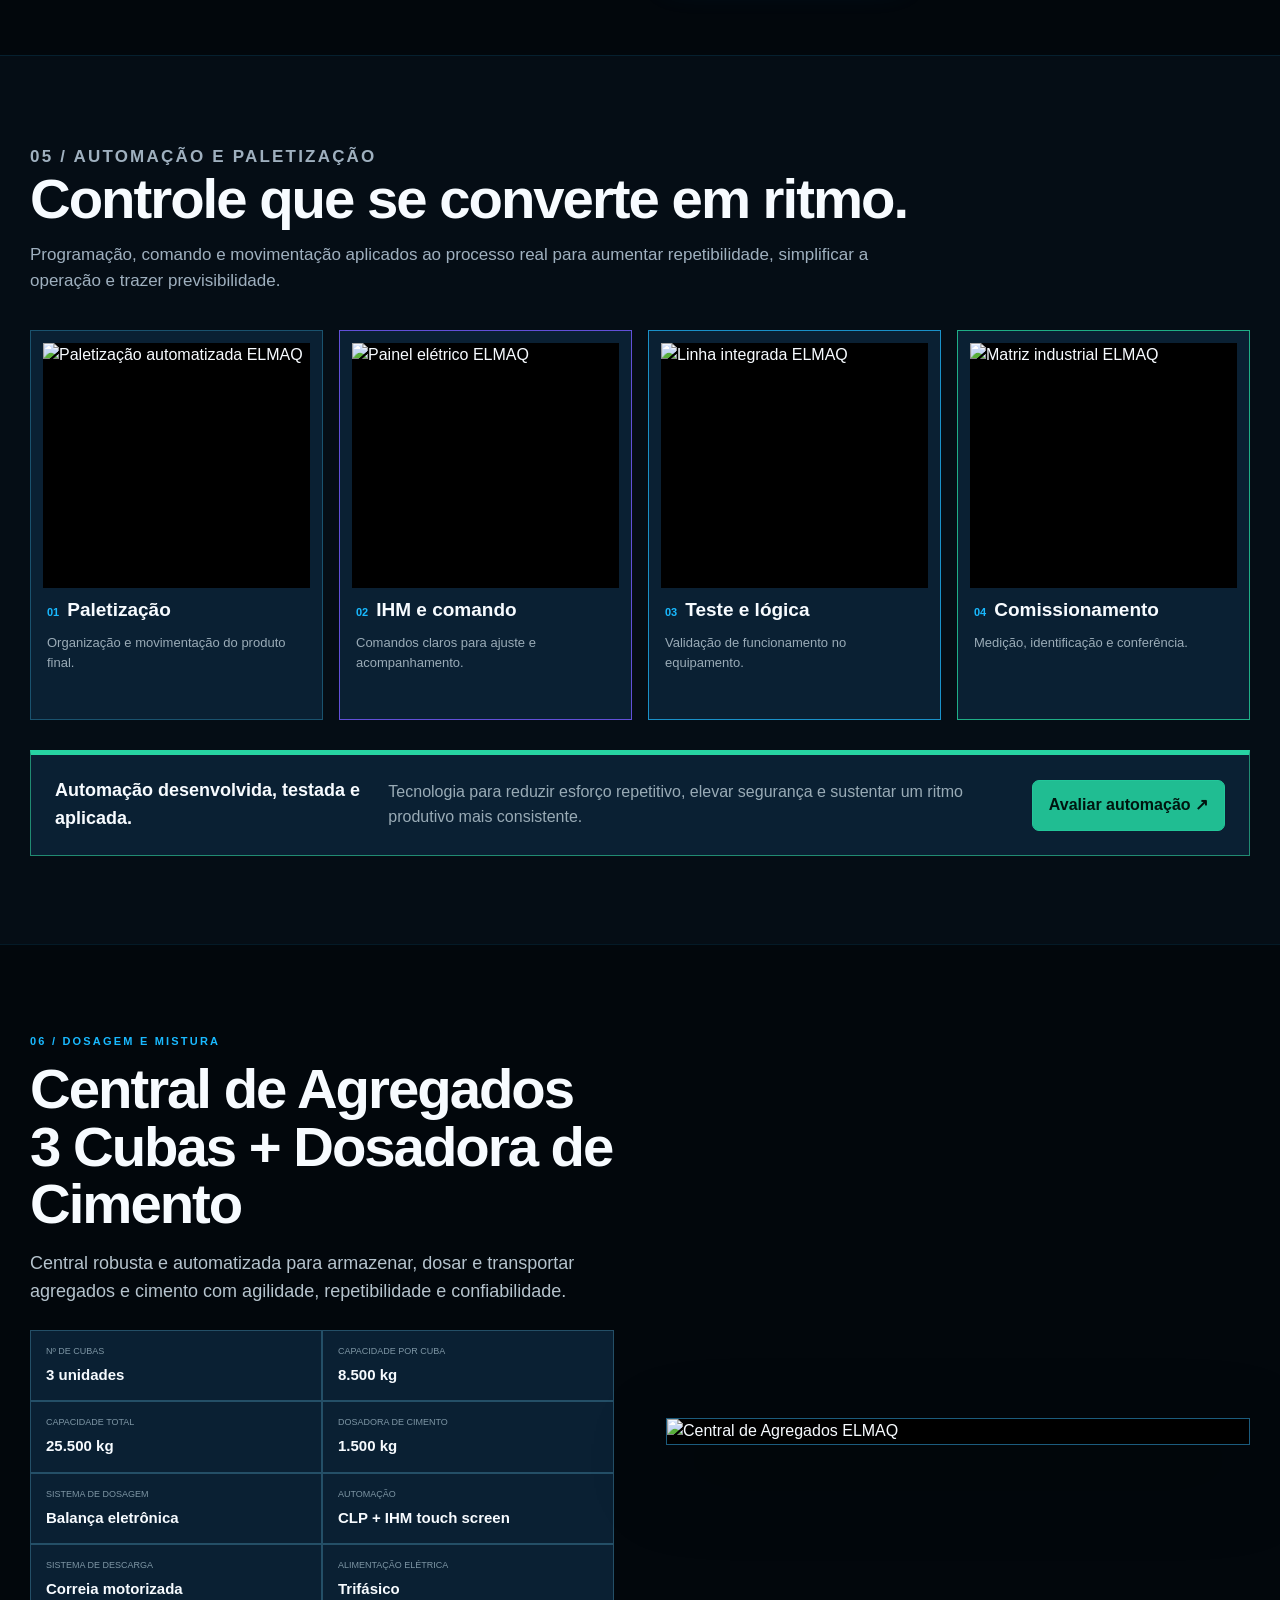
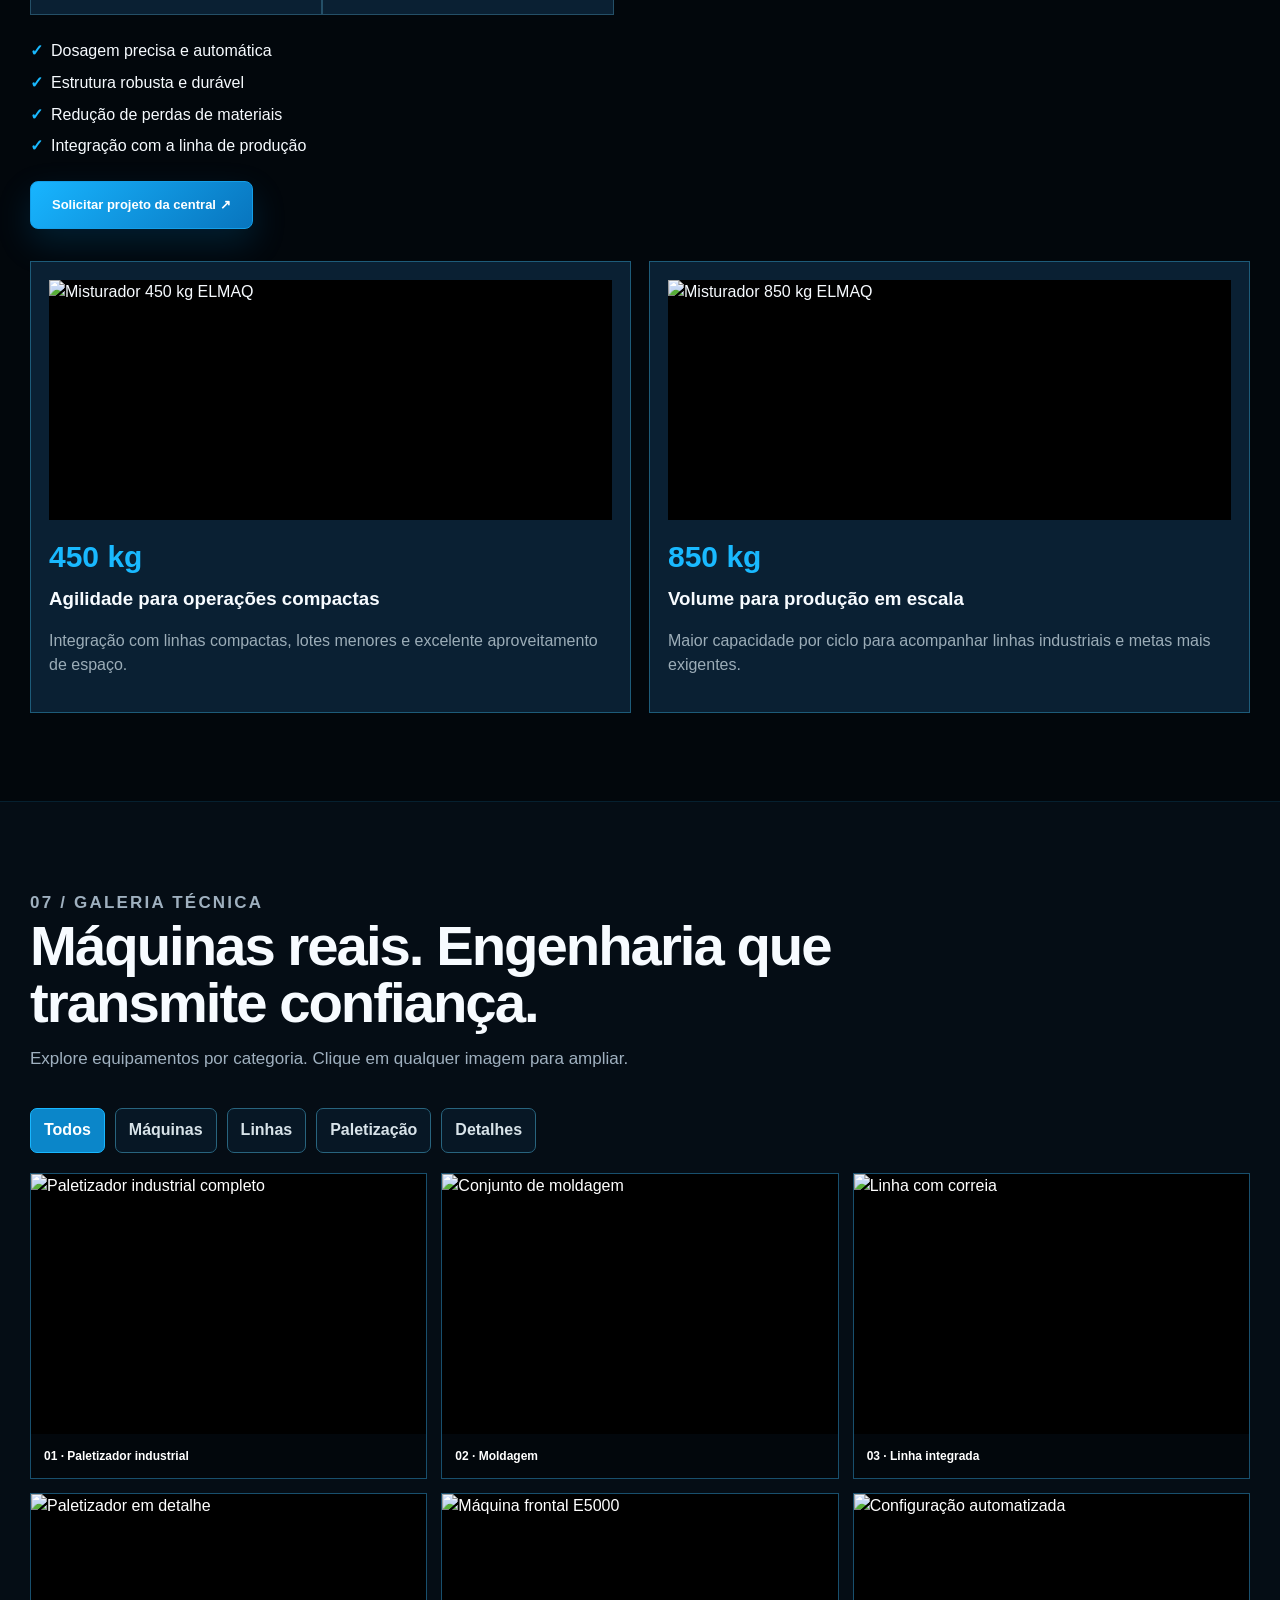
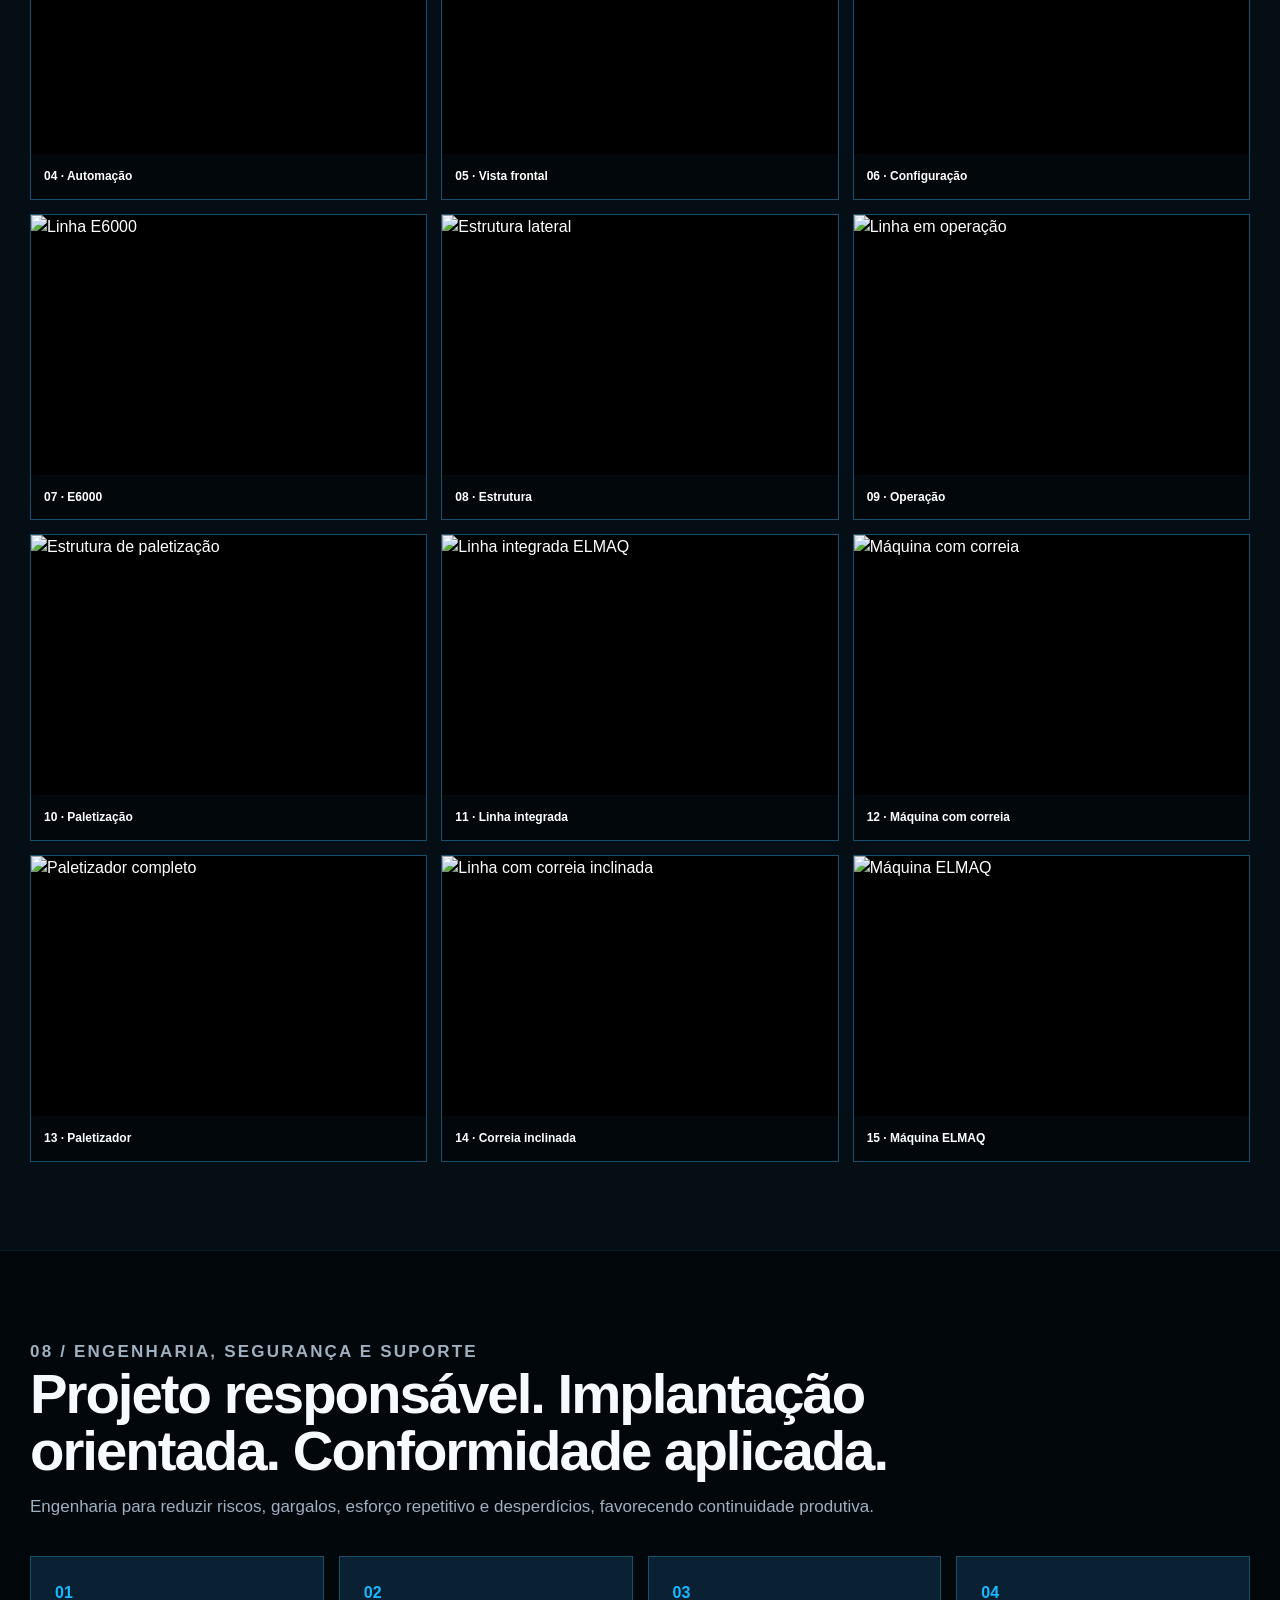
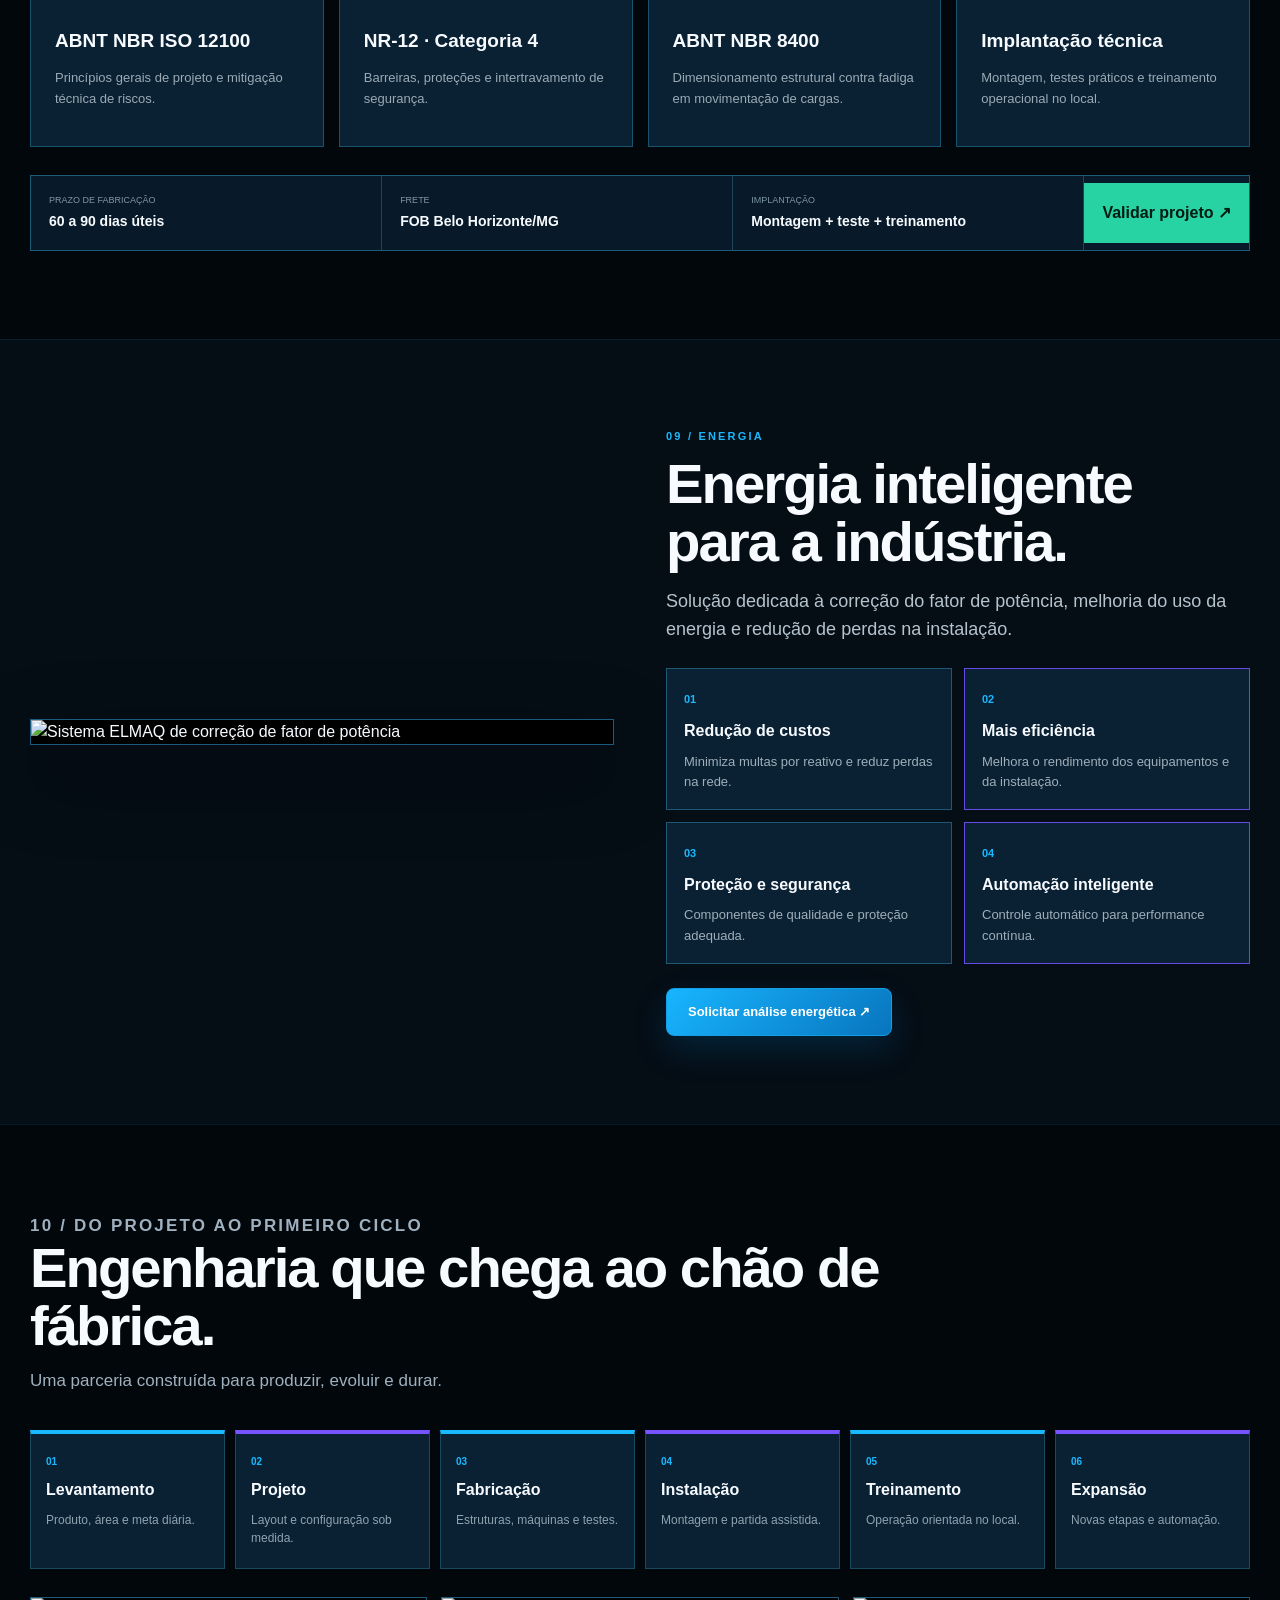
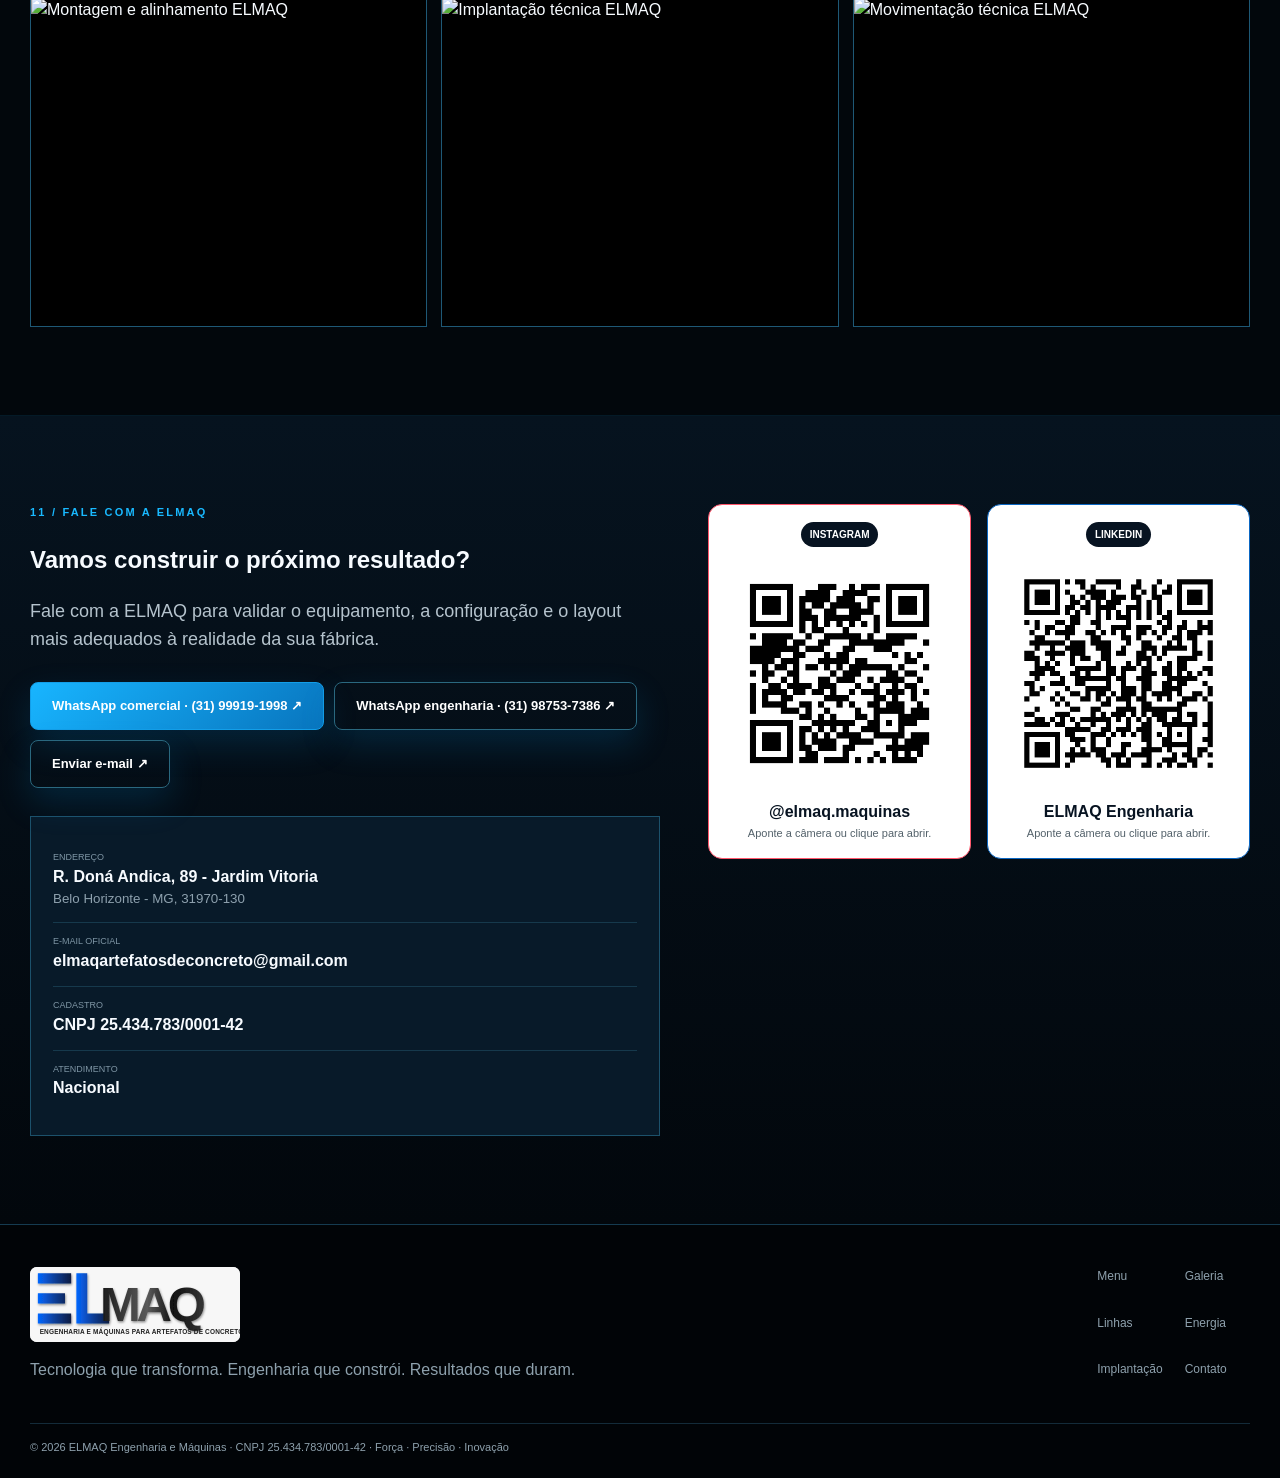
==== commit 9b6dcbed: "Implementar todos os itens do portfólio interativo ELMAQ v15" ====
--- a/index.html
+++ b/index.html
@@ -3,240 +3,287 @@
 <head>
   <meta charset="utf-8">
   <meta name="viewport" content="width=device-width,initial-scale=1">
-  <title>ELMAQ Engenharia | Máquinas para Artefatos de Concreto</title>
-  <meta name="description" content="ELMAQ Engenharia — máquinas para artefatos de concreto, automação, centrais de agregados, caldeiraria e elétrica industrial.">
+  <title>ELMAQ Engenharia | Máquinas, Automação e Engenharia</title>
+  <meta name="description" content="ELMAQ Engenharia — máquinas para artefatos de concreto, automação, centrais de agregados, misturadores, caldeiraria, elétrica e implantação industrial.">
   <link rel="canonical" href="https://elmaq-engenharia-site.vercel.app/">
-  <link rel="icon" type="image/svg+xml" href="assets/logo-elmaq-site.svg?v=14">
-  <meta property="og:title" content="ELMAQ Engenharia | Máquinas para Artefatos de Concreto">
-  <meta property="og:description" content="Tecnologia que transforma concreto em resultados.">
-  <meta property="og:image" content="https://elmaq-engenharia-site.vercel.app/assets/logo-elmaq-site.jpg?v=14">
+  <link rel="icon" type="image/svg+xml" href="assets/logo-elmaq-site.svg?v=15">
+  <meta property="og:title" content="ELMAQ Engenharia | Tecnologia que transforma concreto em resultados">
+  <meta property="og:description" content="Máquinas reais, automação aplicada e engenharia construída para elevar produtividade, precisão e confiança.">
+  <meta property="og:image" content="https://elmaq-engenharia-site.vercel.app/assets/logo-elmaq-site.jpg?v=15">
   <meta property="og:url" content="https://elmaq-engenharia-site.vercel.app/">
   <meta property="og:type" content="website">
-  <link rel="stylesheet" href="styles.css?v=14">
+  <link rel="stylesheet" href="styles.css?v=15">
 </head>
 <body>
 <div class="scroll-progress" aria-hidden="true"><span></span></div>
+
 <aside class="scroll-nav" aria-label="Navegação rápida">
   <a href="#inicio" data-label="Início" class="active"></a>
-  <a href="#elmaq" data-label="A ELMAQ"></a>
-  <a href="#atendimento" data-label="Atendimento"></a>
+  <a href="#menu-portfolio" data-label="Menu"></a>
   <a href="#processo" data-label="Processo"></a>
-  <a href="#linhas" data-label="Linhas"></a>
-  <a href="#central" data-label="Central"></a>
+  <a href="#e4000" data-label="E4000"></a>
+  <a href="#e5000" data-label="E5000"></a>
+  <a href="#e6000" data-label="E6000"></a>
+  <a href="#automacao" data-label="Automação"></a>
+  <a href="#central" data-label="Dosagem"></a>
+  <a href="#galeria" data-label="Galeria"></a>
   <a href="#engenharia" data-label="Engenharia"></a>
+  <a href="#energia" data-label="Energia"></a>
   <a href="#implantacao" data-label="Implantação"></a>
   <a href="#contato" data-label="Contato"></a>
 </aside>
 
 <header class="topbar">
-  <a class="brand" href="#inicio" aria-label="ELMAQ Engenharia"><img src="assets/logo-elmaq-site.svg?v=14" alt="ELMAQ Engenharia e Máquinas para Artefatos de Concreto"></a>
-  <button class="menu-toggle" type="button" aria-label="Abrir menu" aria-expanded="false" aria-controls="main-menu"><span></span><span></span><span></span></button>
-  <nav id="main-menu" class="main-menu" aria-label="Menu principal">
-    <a href="#inicio">Início</a>
-    <a href="#elmaq">A ELMAQ</a>
-    <a href="#atendimento">Atendimento</a>
+  <a class="brand" href="#inicio" aria-label="ELMAQ Engenharia"><img src="assets/logo-elmaq-site.svg?v=15" alt="ELMAQ Engenharia e Máquinas para Artefatos de Concreto"></a>
+  <nav class="desktop-nav" aria-label="Menu principal">
     <a href="#processo">Processo</a>
     <a href="#linhas">Linhas</a>
     <a href="#central">Central</a>
+    <a href="#galeria">Galeria</a>
     <a href="#engenharia">Engenharia</a>
     <a href="#contato">Contato</a>
   </nav>
-  <a class="btn btn-sm topbar-cta" href="https://wa.me/5531999191998" target="_blank" rel="noopener">Solicitar orçamento</a>
+  <button class="menu-button" type="button" aria-label="Abrir menu interativo" aria-expanded="false" aria-controls="mega-menu">MENU <span>☰</span></button>
+  <a class="btn btn-sm topbar-cta" href="https://wa.me/5531999191998" target="_blank" rel="noopener">Solicitar análise</a>
 </header>
+
+<div id="mega-menu" class="mega-menu" aria-hidden="true">
+  <div class="mega-panel">
+    <div class="mega-head"><div><span>PORTFÓLIO INTERATIVO 2026</span><h2>Navegue direto para a solução.</h2></div><button class="mega-close" type="button" aria-label="Fechar menu">×</button></div>
+    <div class="mega-grid">
+      <a href="#processo"><b>01</b><strong>Fluxo de produção</strong><span>Da dosagem à paletização.</span></a>
+      <a href="#e4000"><b>02</b><strong>Linha E4000</strong><span>Automação equilibrada.</span></a>
+      <a href="#e5000"><b>03</b><strong>Linha E5000</strong><span>Robustez e produtividade.</span></a>
+      <a href="#e6000"><b>04</b><strong>Linha E6000</strong><span>Performance integrada.</span></a>
+      <a href="#automacao"><b>05</b><strong>Automação</strong><span>Controle, segurança e ritmo.</span></a>
+      <a href="#central"><b>06</b><strong>Dosagem e mistura</strong><span>Regularidade desde o traço.</span></a>
+      <a href="#galeria"><b>07</b><strong>Galeria técnica</strong><span>Máquinas reais em fundo preto.</span></a>
+      <a href="#engenharia"><b>08</b><strong>Engenharia</strong><span>Segurança, prazo e suporte.</span></a>
+      <a href="#energia"><b>09</b><strong>Energia</strong><span>Correção de fator de potência.</span></a>
+      <a href="#implantacao"><b>10</b><strong>Implantação</strong><span>Do projeto ao primeiro ciclo.</span></a>
+      <a href="#contato"><b>11</b><strong>Contato</strong><span>Fale agora com a ELMAQ.</span></a>
+    </div>
+  </div>
+</div>
 
 <main>
 <section id="inicio" class="hero tracked-section">
   <div class="wrap hero-grid reveal">
     <div>
-      <p class="eyebrow">Engenharia para artefatos de concreto</p>
-      <h1>Mais produtividade. Mais controle. Mais resultado.</h1>
-      <p class="lead">A ELMAQ integra máquinas, automação, dosagem, mistura e engenharia para transformar capacidade instalada em produção consistente.</p>
+      <p class="eyebrow">Máquinas | Automação | Engenharia</p>
+      <h1>Tecnologia que transforma concreto em resultados.</h1>
+      <p class="lead">Máquinas reais, automação aplicada e engenharia construída para elevar produtividade, precisão e confiança.</p>
       <div class="hero-actions">
-        <a class="btn" href="https://wa.me/5531999191998" target="_blank" rel="noopener">Falar com um especialista ↗</a>
-        <a class="btn ghost" href="#linhas">Conhecer as soluções ↓</a>
+        <a class="btn" href="#menu-portfolio">Explorar portfólio ↓</a>
+        <a class="btn ghost" href="https://wa.me/5531999191998" target="_blank" rel="noopener">Solicitar análise ↗</a>
       </div>
       <div class="hero-stats">
-        <div><strong>Projeto completo</strong><span>Da necessidade à operação</span></div>
-        <div><strong>Integração</strong><span>Máquinas + automação</span></div>
-        <div><strong>Sob medida</strong><span>Configuração para sua fábrica</span></div>
+        <div><strong>Tecnologia</strong><span>que inova</span></div>
+        <div><strong>Engenharia</strong><span>que constrói</span></div>
+        <div><strong>Resultados</strong><span>que duram</span></div>
       </div>
     </div>
     <div class="hero-media">
-      <img src="https://elmaq-engenharia.gaunt-zephyr-1m.chatgpt.site/images/linha-integrada-e6000-nova.webp" alt="Linha integrada E6000 ELMAQ">
-      <div class="hero-badge"><span>Linha integrada ELMAQ</span><strong>Produção com mais ritmo e previsibilidade</strong><small>Engenharia aplicada para reduzir perdas e elevar desempenho.</small></div>
-    </div>
-  </div>
-</section>
-
-<section id="elmaq" class="section alt tracked-section">
-  <div class="wrap">
-    <div class="section-head reveal">
-      <p class="eyebrow">01 / A ELMAQ</p>
-      <h2>Soluções industriais construídas para produzir mais.</h2>
-      <p>Máquinas para artefatos de concreto, automação, caldeiraria e elétrica trabalhando de forma integrada para simplificar a operação e fortalecer o resultado da sua fábrica.</p>
-    </div>
-    <div class="solutions-grid reveal">
-      <article class="solution-card"><b>01</b><h3>Máquinas</h3><p>Equipamentos robustos para produtividade, padronização e operação eficiente.</p></article>
-      <article class="solution-card"><b>02</b><h3>Automação</h3><p>Controle de ciclos, monitoramento e integração das etapas críticas da produção.</p></article>
-      <article class="solution-card"><b>03</b><h3>Caldeiraria</h3><p>Estruturas industriais desenvolvidas para durabilidade, estabilidade e manutenção prática.</p></article>
-      <article class="solution-card"><b>04</b><h3>Elétrica</h3><p>Painéis, CLP, IHM, inversores e sensores integrados ao processo real da fábrica.</p></article>
-    </div>
-  </div>
-</section>
-
-<section id="atendimento" class="section tracked-section">
-  <div class="wrap">
-    <div class="section-head reveal">
-      <p class="eyebrow">02 / ATENDIMENTO DIRETO</p>
-      <h2>Fale com quem entende sua necessidade e acompanha o projeto.</h2>
-      <p>Sem fotos, sem distrações: acesso direto às áreas responsáveis para acelerar decisões, orçamento e acompanhamento.</p>
-    </div>
-    <div class="contact-team reveal">
-      <article class="contact-person">
-        <span class="contact-icon">01</span>
-        <span class="person-tag">Comercial</span>
-        <h3>Edson Costa</h3>
-        <strong>Engenharia Comercial</strong>
-        <p>Análise de necessidade, configuração de equipamentos, propostas e desenvolvimento comercial.</p>
-        <a class="person-contact primary" href="https://wa.me/5531999191998" target="_blank" rel="noopener">WhatsApp · (31) 99919-1998 ↗</a>
-      </article>
-      <article class="contact-person">
-        <span class="contact-icon">02</span>
-        <span class="person-tag">Produção</span>
-        <h3>Rafael Augusto</h3>
-        <strong>Gerente de Produção</strong>
-        <p>Acompanhamento de fabricação, qualidade, planejamento e execução das etapas produtivas.</p>
-        <a class="person-contact primary" href="https://wa.me/5531985980441" target="_blank" rel="noopener">WhatsApp · (31) 98598-0441 ↗</a>
-      </article>
-      <article class="contact-person institutional">
-        <span class="contact-icon">03</span>
-        <span class="person-tag">Institucional</span>
-        <h3>ELMAQ Engenharia</h3>
-        <strong>Relacionamento e informações</strong>
-        <p>Documentação, informações institucionais e canais oficiais para manter o atendimento centralizado.</p>
-        <a class="person-contact" href="mailto:elmaqartefatosdeconcreto@gmail.com">Enviar e-mail ↗</a>
-      </article>
-    </div>
-    <div class="trust-strip reveal">
-      <div><strong>Resposta objetiva</strong><span>Atendimento por área</span></div>
-      <div><strong>Projeto sob medida</strong><span>Configuração conforme sua produção</span></div>
-      <div><strong>Suporte técnico</strong><span>Do projeto à implantação</span></div>
-      <div><strong>Foco em resultado</strong><span>Mais controle e produtividade</span></div>
-    </div>
-  </div>
-</section>
-
-<section id="processo" class="section alt section-grid tracked-section">
-  <div class="wrap">
-    <div class="section-head reveal"><p class="eyebrow">03 / FLUXO DE PRODUÇÃO</p><h2>Da dosagem à paletização, uma linha pensada para trabalhar em conjunto.</h2><p>Cada etapa é projetada para reduzir gargalos, melhorar repetibilidade e manter o fluxo produtivo mais previsível.</p></div>
-    <div class="process-grid reveal">
-      <article class="process-card"><b>01</b><h3>Dosagem</h3><p>Armazenamento, alimentação e controle do material.</p></article>
-      <article class="process-card"><b>02</b><h3>Mistura</h3><p>Homogeneidade do traço com construção industrial robusta.</p></article>
-      <article class="process-card"><b>03</b><h3>Moldagem</h3><p>Precisão, compactação e repetibilidade em cada ciclo.</p></article>
-      <article class="process-card"><b>04</b><h3>Paletização</h3><p>Movimentação e organização do produto com segurança.</p></article>
-    </div>
-  </div>
-</section>
-
-<section id="linhas" class="section tracked-section">
-  <div class="wrap">
-    <div class="section-head reveal"><p class="eyebrow">04 / LINHAS DE PRODUÇÃO</p><h2>Escolha o nível de automação que acompanha sua meta de crescimento.</h2><p>Configurações ELMAQ para diferentes estágios de produção, sempre com possibilidade de integração e expansão.</p></div>
-    <div class="line-grid reveal">
-      <article class="line-card">
-        <img src="https://elmaq-engenharia.gaunt-zephyr-1m.chatgpt.site/images/maquina-frontal-premium.webp" alt="Linha automática E4000 ELMAQ">
-        <div class="line-copy"><span class="line-label">Crescimento com controle</span><h3>E4000</h3><h4>Automação equilibrada para entrar em escala com segurança.</h4><p>Integra dosagem, mistura, moldagem e paletização em uma configuração eficiente e expansível.</p><div class="line-metrics"><span>6.000 blocos 09/dia</span><span>200 m² de pisos inclusos</span></div><a class="line-cta" href="https://wa.me/5531999191998" target="_blank" rel="noopener">Solicitar proposta E4000 ↗</a></div>
-      </article>
-      <article class="line-card">
-        <img src="https://elmaq-engenharia.gaunt-zephyr-1m.chatgpt.site/images/maquina-correia-frontal.webp" alt="Linha automática E5000 ELMAQ">
-        <div class="line-copy"><span class="line-label">Produção contínua em escala</span><h3>E5000</h3><h4>Robustez e repetibilidade para elevar o ritmo industrial.</h4><p>Sistema automatizado com compactação multifrequencial, operação contínua e paletização integrada.</p><div class="line-metrics"><span>9.000 blocos 09/dia</span><span>850 m² pavers/dia</span></div><a class="line-cta" href="https://wa.me/5531999191998" target="_blank" rel="noopener">Solicitar proposta E5000 ↗</a></div>
-      </article>
-      <article class="line-card">
-        <img src="https://elmaq-engenharia.gaunt-zephyr-1m.chatgpt.site/images/linha-integrada-e6000-nova.webp" alt="Linha automática E6000 ELMAQ">
-        <div class="line-copy"><span class="line-label">Alta performance integrada</span><h3>E6000</h3><h4>Mais velocidade, integração e previsibilidade para operações exigentes.</h4><p>Máquina, alimentação, transferência e paletização trabalhando como uma única linha produtiva.</p><div class="line-metrics"><span>10 blocos 09/tábua</span><span>15 s pisos · 20 s blocos</span></div><a class="line-cta" href="https://wa.me/5531999191998" target="_blank" rel="noopener">Solicitar proposta E6000 ↗</a></div>
-      </article>
-    </div>
-    <div class="mix-grid reveal">
-      <article class="mix-card"><span class="section-kicker">Mistura sob medida</span><strong>450 kg</strong><h3>Agilidade para operações compactas</h3><p>Integração com linhas compactas, lotes menores e excelente aproveitamento de espaço.</p></article>
-      <article class="mix-card"><span class="section-kicker">Mistura sob medida</span><strong>850 kg</strong><h3>Volume para produção em escala</h3><p>Maior capacidade por ciclo para acompanhar linhas industriais e metas mais exigentes.</p></article>
-    </div>
-  </div>
-</section>
-
-<section id="central" class="section alt tracked-section">
+      <img src="https://elmaq-engenharia.gaunt-zephyr-1m.chatgpt.site/images/e6000-hero.webp" alt="Máquina automática E6000 ELMAQ">
+      <div class="hero-badge"><span>ELMAQ Engenharia</span><strong>Força · Precisão · Inovação</strong><small>Projeto, fabricação e integração orientados a resultado.</small></div>
+    </div>
+  </div>
+</section>
+
+<section id="menu-portfolio" class="section alt tracked-section">
+  <div class="wrap">
+    <div class="section-head reveal"><p class="eyebrow">Menu interativo</p><h2>Tudo o que sua fábrica precisa, organizado para decisão rápida.</h2><p>Clique em uma área para navegar diretamente. O menu acompanha sua rolagem e destaca a seção atual.</p></div>
+    <div class="portfolio-menu-grid reveal">
+      <a href="#processo"><b>01</b><h3>Fluxo de produção</h3><p>Da dosagem à paletização.</p><span>Abrir →</span></a>
+      <a href="#e4000"><b>02</b><h3>Linha E4000</h3><p>Automação equilibrada.</p><span>Abrir →</span></a>
+      <a href="#e5000"><b>03</b><h3>Linha E5000</h3><p>Robustez e produtividade.</p><span>Abrir →</span></a>
+      <a href="#e6000"><b>04</b><h3>Linha E6000</h3><p>Performance integrada.</p><span>Abrir →</span></a>
+      <a href="#automacao"><b>05</b><h3>Automação</h3><p>Controle, segurança e ritmo.</p><span>Abrir →</span></a>
+      <a href="#central"><b>06</b><h3>Dosagem e mistura</h3><p>Regularidade desde o traço.</p><span>Abrir →</span></a>
+      <a href="#galeria"><b>07</b><h3>Galeria técnica</h3><p>Máquinas reais em fundo preto.</p><span>Abrir →</span></a>
+      <a href="#engenharia"><b>08</b><h3>Engenharia</h3><p>Segurança, prazo e suporte.</p><span>Abrir →</span></a>
+      <a href="#energia"><b>09</b><h3>Energia</h3><p>Eficiência para a indústria.</p><span>Abrir →</span></a>
+      <a href="#implantacao"><b>10</b><h3>Implantação</h3><p>Do projeto ao primeiro ciclo.</p><span>Abrir →</span></a>
+      <a href="#contato"><b>11</b><h3>Contato</h3><p>Fale agora com a ELMAQ.</p><span>Abrir →</span></a>
+    </div>
+  </div>
+</section>
+
+<section id="processo" class="section section-grid tracked-section">
+  <div class="wrap">
+    <div class="section-head reveal"><p class="eyebrow">01 / Fluxo de produção</p><h2>Da dosagem à paletização.</h2><p>Uma sequência integrada para transformar equipamento em resultado. Cada etapa é dimensionada conforme área, produto e meta diária.</p></div>
+    <div class="process-media-grid reveal">
+      <article><img src="https://elmaq-engenharia.gaunt-zephyr-1m.chatgpt.site/images/linha-correia-alimentacao-01.webp" alt="Dosagem ELMAQ"><b>01</b><h3>Dosagem</h3><p>Armazenamento, alimentação e controle do material.</p></article>
+      <article><img src="https://elmaq-engenharia.gaunt-zephyr-1m.chatgpt.site/images/misturador-850kg-elmaq.webp" alt="Misturador ELMAQ"><b>02</b><h3>Mistura</h3><p>Homogeneidade do traço com construção industrial robusta.</p></article>
+      <article><img src="https://elmaq-engenharia.gaunt-zephyr-1m.chatgpt.site/images/conjunto-moldagem-detalhe.webp" alt="Moldagem ELMAQ"><b>03</b><h3>Moldagem</h3><p>Precisão, repetibilidade e compactação aplicada.</p></article>
+      <article><img src="https://elmaq-engenharia.gaunt-zephyr-1m.chatgpt.site/images/paletizador-completo-01.webp" alt="Paletização ELMAQ"><b>04</b><h3>Paletização</h3><p>Movimentação e organização do produto com segurança.</p></article>
+    </div>
+    <div class="statement reveal"><strong>Integração que transforma equipamento em resultado.</strong><span>Planejamento técnico, implantação orientada e suporte para uma operação mais previsível.</span></div>
+  </div>
+</section>
+
+<section id="linhas" class="section alt tracked-section">
+  <div class="wrap"><div class="section-head reveal"><p class="eyebrow">Linhas de produção</p><h2>Uma solução ELMAQ para cada meta de crescimento.</h2><p>Configurações integradas para dosagem, mistura, moldagem e paletização trabalhando de forma coordenada.</p></div></div>
+</section>
+
+<section id="e4000" class="section product tracked-section">
+  <div class="wrap product-grid reveal">
+    <div class="product-media"><img src="https://elmaq-engenharia.gaunt-zephyr-1m.chatgpt.site/images/maquina-correia-frontal.webp" alt="Linha automatizada E4000 ELMAQ"></div>
+    <div><p class="eyebrow">02 / Linha automatizada E4000</p><h2>Automação equilibrada para escalar a produção.</h2>
+      <div class="feature-grid">
+        <div><b>01</b><strong>Central 3 × 10 t</strong><span>Balança eletrônica integrada e dosadora dedicada.</span></div>
+        <div><b>02</b><strong>Misturador 450 kg</strong><span>Até 450 kg por ciclo.</span></div>
+        <div><b>03</b><strong>Máquina E4000</strong><span>Acionamento hidráulico, esteira de saída e empurrador de tábua.</span></div>
+        <div><b>04</b><strong>3 matrizes</strong><span>Livre escolha para blocos e pisos.</span></div>
+        <div><b>05</b><strong>Robô E4000</strong><span>Paletização e empilhamento sequencial.</span></div>
+        <div><b>06</b><strong>Ganho operacional</strong><span>Menos esforço repetitivo, mais padrão e velocidade.</span></div>
+      </div>
+      <div class="metrics four"><div><strong>6.000</strong><span>blocos 09/dia</span></div><div><strong>4.000</strong><span>blocos 014/dia</span></div><div><strong>3.000</strong><span>blocos 019/dia</span></div><div><strong>200 m²</strong><span>pisos/dia</span></div></div>
+      <a class="btn" href="https://wa.me/5531999191998" target="_blank" rel="noopener">Validar configuração E4000 ↗</a>
+    </div>
+  </div>
+</section>
+
+<section id="e5000" class="section alt product tracked-section">
+  <div class="wrap product-grid reverse reveal">
+    <div class="product-media"><img src="https://elmaq-engenharia.gaunt-zephyr-1m.chatgpt.site/images/maquina-frontal-premium.webp" alt="Linha automática E5000 ELMAQ"></div>
+    <div><p class="eyebrow">03 / Linha automática E5000</p><h2>Robustez e alta produtividade.</h2>
+      <ul class="tech-list"><li>Chassi em vigas de alta resistência para operação contínua.</li><li>Sistema hidráulico de alta pressão sincronizado.</li><li>Compactação por vibração multifrequencial.</li><li>Esteira de saída automatizada e empurrador mecânico.</li><li>02 matrizes industriais de livre escolha.</li><li>Tábua compatível 950 × 550 × 25 mm.</li></ul>
+      <div class="metrics five"><div><strong>9.000</strong><span>bloco 09/dia</span></div><div><strong>6.000</strong><span>bloco 014/dia</span></div><div><strong>4.000</strong><span>bloco 019/dia</span></div><div><strong>850 m²</strong><span>pavers/dia</span></div><div><strong>1.000</strong><span>meio-fio/dia</span></div></div>
+      <a class="btn" href="https://wa.me/5531999191998" target="_blank" rel="noopener">Conversar sobre a E5000 ↗</a>
+    </div>
+  </div>
+</section>
+
+<section id="e6000" class="section product tracked-section">
+  <div class="wrap product-grid reveal">
+    <div class="product-media"><img src="https://elmaq-engenharia.gaunt-zephyr-1m.chatgpt.site/images/linha-integrada-e6000-nova.webp" alt="Linha integrada E6000 ELMAQ"></div>
+    <div><p class="eyebrow">04 / Linha integrada E6000</p><h2>Automação e produtividade em alta performance.</h2>
+      <div class="capacity-row"><div><strong>10</strong><span>bloco 09/tábua</span></div><div><strong>7</strong><span>bloco 014/tábua</span></div><div><strong>5</strong><span>bloco 019/tábua</span></div></div>
+      <div class="feature-grid">
+        <div><b>01</b><strong>Tábua</strong><span>1100 × 550 mm</span></div>
+        <div><b>02</b><strong>Ciclo de referência</strong><span>20 s blocos · 15 s pisos</span></div>
+        <div><b>03</b><strong>Construção</strong><span>Estrutura industrial robusta.</span></div>
+        <div><b>04</b><strong>Automação</strong><span>Sequenciamento de ciclos.</span></div>
+        <div><b>05</b><strong>Central + dosadora</strong><span>Dosagem controlada de agregados e cimento.</span></div>
+        <div><b>06</b><strong>Misturador 850 kg</strong><span>Capacidade nominal por batelada.</span></div>
+      </div>
+      <a class="btn" href="https://wa.me/5531999191998" target="_blank" rel="noopener">Solicitar configuração E6000 ↗</a>
+    </div>
+  </div>
+</section>
+
+<section id="automacao" class="section alt tracked-section">
+  <div class="wrap">
+    <div class="section-head reveal"><p class="eyebrow">05 / Automação e paletização</p><h2>Controle que se converte em ritmo.</h2><p>Programação, comando e movimentação aplicados ao processo real para aumentar repetibilidade, simplificar a operação e trazer previsibilidade.</p></div>
+    <div class="automation-grid reveal">
+      <article><img src="https://elmaq-engenharia.gaunt-zephyr-1m.chatgpt.site/images/paletizacao-operacao.webp" alt="Paletização automatizada ELMAQ"><b>01</b><h3>Paletização</h3><p>Organização e movimentação do produto final.</p></article>
+      <article><img src="https://elmaq-engenharia.gaunt-zephyr-1m.chatgpt.site/images/painel-eletrico-real.webp" alt="Painel elétrico ELMAQ"><b>02</b><h3>IHM e comando</h3><p>Comandos claros para ajuste e acompanhamento.</p></article>
+      <article><img src="https://elmaq-engenharia.gaunt-zephyr-1m.chatgpt.site/images/linha-producao-real.webp" alt="Linha integrada ELMAQ"><b>03</b><h3>Teste e lógica</h3><p>Validação de funcionamento no equipamento.</p></article>
+      <article><img src="https://elmaq-engenharia.gaunt-zephyr-1m.chatgpt.site/images/matriz-industrial.webp" alt="Matriz industrial ELMAQ"><b>04</b><h3>Comissionamento</h3><p>Medição, identificação e conferência.</p></article>
+    </div>
+    <div class="statement green reveal"><strong>Automação desenvolvida, testada e aplicada.</strong><span>Tecnologia para reduzir esforço repetitivo, elevar segurança e sustentar um ritmo produtivo mais consistente.</span><a href="https://wa.me/5531999191998" target="_blank" rel="noopener">Avaliar automação ↗</a></div>
+  </div>
+</section>
+
+<section id="central" class="section tracked-section">
   <div class="wrap central-grid reveal">
-    <div>
-      <p class="eyebrow">05 / SOLUÇÃO EM DESTAQUE</p>
-      <h2>Central de Agregados 3 Cubas + Dosadora de Cimento</h2>
-      <p class="lead">Dosagem precisa, alimentação organizada e automação para reduzir variações e elevar a regularidade da produção.</p>
-      <div class="spec-grid">
-        <div><span>Nº de cubas</span><strong>3 unidades</strong></div>
-        <div><span>Capacidade por cuba</span><strong>8.500 kg</strong></div>
-        <div><span>Dosadora de cimento</span><strong>1.500 kg</strong></div>
-        <div><span>Sistema de dosagem</span><strong>Balança eletrônica</strong></div>
-        <div><span>Automação</span><strong>CLP + IHM touch screen</strong></div>
-        <div><span>Alimentação elétrica</span><strong>Trifásico</strong></div>
-      </div>
-      <div class="checks"><span>Dosagem precisa e automática</span><span>Estrutura robusta em aço carbono</span><span>Integração com a linha de produção</span><span>Descarga por correia com acionamento motorizado</span></div>
-      <div class="hero-actions"><a class="btn" href="https://wa.me/5531999191998" target="_blank" rel="noopener">Solicitar projeto da central ↗</a></div>
-    </div>
-    <div class="central-media"><img src="https://elmaq-engenharia.gaunt-zephyr-1m.chatgpt.site/images/central-3-cubas-fundo-preto.png" alt="Central de Agregados ELMAQ com três cubas"></div>
+    <div><p class="eyebrow">06 / Dosagem e mistura</p><h2>Central de Agregados 3 Cubas + Dosadora de Cimento</h2><p class="lead">Central robusta e automatizada para armazenar, dosar e transportar agregados e cimento com agilidade, repetibilidade e confiabilidade.</p>
+      <div class="spec-grid"><div><span>Nº de cubas</span><strong>3 unidades</strong></div><div><span>Capacidade por cuba</span><strong>8.500 kg</strong></div><div><span>Capacidade total</span><strong>25.500 kg</strong></div><div><span>Dosadora de cimento</span><strong>1.500 kg</strong></div><div><span>Sistema de dosagem</span><strong>Balança eletrônica</strong></div><div><span>Automação</span><strong>CLP + IHM touch screen</strong></div><div><span>Sistema de descarga</span><strong>Correia motorizada</strong></div><div><span>Alimentação elétrica</span><strong>Trifásico</strong></div></div>
+      <div class="checks"><span>Dosagem precisa e automática</span><span>Estrutura robusta e durável</span><span>Redução de perdas de materiais</span><span>Integração com a linha de produção</span></div>
+      <a class="btn" href="https://wa.me/5531999191998" target="_blank" rel="noopener">Solicitar projeto da central ↗</a>
+    </div>
+    <div class="central-media"><img src="https://elmaq-engenharia.gaunt-zephyr-1m.chatgpt.site/images/central-3-cubas-fundo-preto.png" alt="Central de Agregados ELMAQ"></div>
+  </div>
+  <div class="wrap mix-grid reveal"><article class="mix-card"><img src="https://elmaq-engenharia.gaunt-zephyr-1m.chatgpt.site/images/misturador-450kg-elmaq.webp" alt="Misturador 450 kg ELMAQ"><strong>450 kg</strong><h3>Agilidade para operações compactas</h3><p>Integração com linhas compactas, lotes menores e excelente aproveitamento de espaço.</p></article><article class="mix-card"><img src="https://elmaq-engenharia.gaunt-zephyr-1m.chatgpt.site/images/misturador-850kg-elmaq.webp" alt="Misturador 850 kg ELMAQ"><strong>850 kg</strong><h3>Volume para produção em escala</h3><p>Maior capacidade por ciclo para acompanhar linhas industriais e metas mais exigentes.</p></article></div>
+</section>
+
+<section id="galeria" class="section alt tracked-section">
+  <div class="wrap">
+    <div class="section-head reveal"><p class="eyebrow">07 / Galeria técnica</p><h2>Máquinas reais. Engenharia que transmite confiança.</h2><p>Explore equipamentos por categoria. Clique em qualquer imagem para ampliar.</p></div>
+    <div class="gallery-filters reveal"><button class="active" data-filter="all">Todos</button><button data-filter="maquinas">Máquinas</button><button data-filter="linhas">Linhas</button><button data-filter="paletizacao">Paletização</button><button data-filter="detalhes">Detalhes</button></div>
+    <div class="gallery-grid reveal">
+      <button class="gallery-item" data-category="paletizacao" data-title="Paletizador industrial completo" data-src="https://elmaq-engenharia.gaunt-zephyr-1m.chatgpt.site/images/paletizador-completo-01.webp"><img src="https://elmaq-engenharia.gaunt-zephyr-1m.chatgpt.site/images/paletizador-completo-01.webp" alt="Paletizador industrial completo"><span>01 · Paletizador industrial</span></button>
+      <button class="gallery-item" data-category="detalhes" data-title="Conjunto de moldagem" data-src="https://elmaq-engenharia.gaunt-zephyr-1m.chatgpt.site/images/conjunto-moldagem-detalhe.webp"><img src="https://elmaq-engenharia.gaunt-zephyr-1m.chatgpt.site/images/conjunto-moldagem-detalhe.webp" alt="Conjunto de moldagem"><span>02 · Moldagem</span></button>
+      <button class="gallery-item" data-category="linhas" data-title="Linha com correia de alimentação" data-src="https://elmaq-engenharia.gaunt-zephyr-1m.chatgpt.site/images/linha-correia-alimentacao-01.webp"><img src="https://elmaq-engenharia.gaunt-zephyr-1m.chatgpt.site/images/linha-correia-alimentacao-01.webp" alt="Linha com correia"><span>03 · Linha integrada</span></button>
+      <button class="gallery-item" data-category="paletizacao" data-title="Paletizador em detalhe" data-src="https://elmaq-engenharia.gaunt-zephyr-1m.chatgpt.site/images/paletizador-detalhe.webp"><img src="https://elmaq-engenharia.gaunt-zephyr-1m.chatgpt.site/images/paletizador-detalhe.webp" alt="Paletizador em detalhe"><span>04 · Automação</span></button>
+      <button class="gallery-item" data-category="maquinas" data-title="Máquina frontal E5000" data-src="https://elmaq-engenharia.gaunt-zephyr-1m.chatgpt.site/images/maquina-frontal-e5000.webp"><img src="https://elmaq-engenharia.gaunt-zephyr-1m.chatgpt.site/images/maquina-frontal-e5000.webp" alt="Máquina frontal E5000"><span>05 · Vista frontal</span></button>
+      <button class="gallery-item" data-category="linhas" data-title="Configuração automatizada lateral" data-src="https://elmaq-engenharia.gaunt-zephyr-1m.chatgpt.site/images/linha-automatizada-lateral.webp"><img src="https://elmaq-engenharia.gaunt-zephyr-1m.chatgpt.site/images/linha-automatizada-lateral.webp" alt="Configuração automatizada"><span>06 · Configuração</span></button>
+      <button class="gallery-item" data-category="linhas" data-title="Linha integrada E6000" data-src="https://elmaq-engenharia.gaunt-zephyr-1m.chatgpt.site/images/linha-integrada-e6000-nova.webp"><img src="https://elmaq-engenharia.gaunt-zephyr-1m.chatgpt.site/images/linha-integrada-e6000-nova.webp" alt="Linha E6000"><span>07 · E6000</span></button>
+      <button class="gallery-item" data-category="maquinas" data-title="Estrutura lateral da máquina" data-src="https://elmaq-engenharia.gaunt-zephyr-1m.chatgpt.site/images/maquina-lateral-estrutura.webp"><img src="https://elmaq-engenharia.gaunt-zephyr-1m.chatgpt.site/images/maquina-lateral-estrutura.webp" alt="Estrutura lateral"><span>08 · Estrutura</span></button>
+      <button class="gallery-item" data-category="linhas" data-title="Linha em operação" data-src="https://elmaq-engenharia.gaunt-zephyr-1m.chatgpt.site/images/linha-operacao-blocos.webp"><img src="https://elmaq-engenharia.gaunt-zephyr-1m.chatgpt.site/images/linha-operacao-blocos.webp" alt="Linha em operação"><span>09 · Operação</span></button>
+      <button class="gallery-item" data-category="paletizacao" data-title="Estrutura de paletização" data-src="https://elmaq-engenharia.gaunt-zephyr-1m.chatgpt.site/images/paletizador-estrutura.webp"><img src="https://elmaq-engenharia.gaunt-zephyr-1m.chatgpt.site/images/paletizador-estrutura.webp" alt="Estrutura de paletização"><span>10 · Paletização</span></button>
+      <button class="gallery-item" data-category="linhas" data-title="Linha integrada ELMAQ" data-src="https://elmaq-engenharia.gaunt-zephyr-1m.chatgpt.site/images/linha-integrada-conjunto.webp"><img src="https://elmaq-engenharia.gaunt-zephyr-1m.chatgpt.site/images/linha-integrada-conjunto.webp" alt="Linha integrada ELMAQ"><span>11 · Linha integrada</span></button>
+      <button class="gallery-item" data-category="maquinas" data-title="Máquina com correia" data-src="https://elmaq-engenharia.gaunt-zephyr-1m.chatgpt.site/images/maquina-correia-frontal.webp"><img src="https://elmaq-engenharia.gaunt-zephyr-1m.chatgpt.site/images/maquina-correia-frontal.webp" alt="Máquina com correia"><span>12 · Máquina com correia</span></button>
+      <button class="gallery-item" data-category="paletizacao" data-title="Paletizador completo" data-src="https://elmaq-engenharia.gaunt-zephyr-1m.chatgpt.site/images/paletizador-completo-02.webp"><img src="https://elmaq-engenharia.gaunt-zephyr-1m.chatgpt.site/images/paletizador-completo-02.webp" alt="Paletizador completo"><span>13 · Paletizador</span></button>
+      <button class="gallery-item" data-category="linhas" data-title="Linha com correia inclinada" data-src="https://elmaq-engenharia.gaunt-zephyr-1m.chatgpt.site/images/linha-correia-alimentacao-02.webp"><img src="https://elmaq-engenharia.gaunt-zephyr-1m.chatgpt.site/images/linha-correia-alimentacao-02.webp" alt="Linha com correia inclinada"><span>14 · Correia inclinada</span></button>
+      <button class="gallery-item" data-category="maquinas" data-title="Máquina E5000 ELMAQ" data-src="https://elmaq-engenharia.gaunt-zephyr-1m.chatgpt.site/images/maquina-frontal-premium.webp"><img src="https://elmaq-engenharia.gaunt-zephyr-1m.chatgpt.site/images/maquina-frontal-premium.webp" alt="Máquina ELMAQ"><span>15 · Máquina ELMAQ</span></button>
+    </div>
   </div>
 </section>
 
 <section id="engenharia" class="section tracked-section">
   <div class="wrap">
-    <div class="section-head reveal"><p class="eyebrow">06 / ENGENHARIA APLICADA</p><h2>Controle que se converte em ritmo.</h2><p>Automação, comando, fabricação e integração aplicados ao processo real para aumentar repetibilidade e previsibilidade.</p></div>
+    <div class="section-head reveal"><p class="eyebrow">08 / Engenharia, segurança e suporte</p><h2>Projeto responsável. Implantação orientada. Conformidade aplicada.</h2><p>Engenharia para reduzir riscos, gargalos, esforço repetitivo e desperdícios, favorecendo continuidade produtiva.</p></div>
     <div class="engineering-grid reveal">
-      <article class="engineering-card"><span>01</span><h3>Paletização automatizada</h3><p>Organização e movimentação do produto final com segurança e padrão.</p></article>
-      <article class="engineering-card"><span>02</span><h3>Painel elétrico e comando</h3><p>Componentes organizados, identificados e integrados para operação confiável.</p></article>
-      <article class="engineering-card"><span>03</span><h3>Caldeiraria industrial</h3><p>Estruturas robustas, soldagem, acabamento e fabricação orientada ao projeto.</p></article>
-      <article class="engineering-card"><span>04</span><h3>Integração de linha</h3><p>Dosagem, mistura, moldagem e movimentação conectadas em um único processo.</p></article>
-    </div>
-  </div>
-</section>
-
-<section id="implantacao" class="section alt tracked-section">
-  <div class="wrap">
-    <div class="section-head reveal"><p class="eyebrow">07 / DO PROJETO À ENTREGA</p><h2>Engenharia que chega ao chão de fábrica.</h2><p>Planejamento, fabricação, instalação e orientação para transformar equipamento em produção efetiva.</p></div>
-    <div class="steps reveal">
-      <div class="step"><b>01</b><strong>Levantamento</strong><span>Produto, área e meta diária.</span></div>
-      <div class="step"><b>02</b><strong>Projeto</strong><span>Layout e configuração sob medida.</span></div>
-      <div class="step"><b>03</b><strong>Fabricação</strong><span>Estruturas, máquinas e testes.</span></div>
-      <div class="step"><b>04</b><strong>Instalação</strong><span>Montagem e partida assistida.</span></div>
-      <div class="step"><b>05</b><strong>Treinamento</strong><span>Operação orientada no local.</span></div>
-      <div class="step"><b>06</b><strong>Expansão</strong><span>Novas etapas e automação.</span></div>
-    </div>
+      <article><b>01</b><h3>ABNT NBR ISO 12100</h3><p>Princípios gerais de projeto e mitigação técnica de riscos.</p></article>
+      <article><b>02</b><h3>NR-12 · Categoria 4</h3><p>Barreiras, proteções e intertravamento de segurança.</p></article>
+      <article><b>03</b><h3>ABNT NBR 8400</h3><p>Dimensionamento estrutural contra fadiga em movimentação de cargas.</p></article>
+      <article><b>04</b><h3>Implantação técnica</h3><p>Montagem, testes práticos e treinamento operacional no local.</p></article>
+    </div>
+    <div class="commercial-strip reveal"><div><span>Prazo de fabricação</span><strong>60 a 90 dias úteis</strong></div><div><span>Frete</span><strong>FOB Belo Horizonte/MG</strong></div><div><span>Implantação</span><strong>Montagem + teste + treinamento</strong></div><a href="https://wa.me/5531999191998" target="_blank" rel="noopener">Validar projeto ↗</a></div>
+  </div>
+</section>
+
+<section id="energia" class="section alt tracked-section">
+  <div class="wrap energy-grid reveal">
+    <div class="energy-media"><img src="https://elmaq-engenharia.gaunt-zephyr-1m.chatgpt.site/images/fator-potencia.webp" alt="Sistema ELMAQ de correção de fator de potência"></div>
+    <div><p class="eyebrow">09 / Energia</p><h2>Energia inteligente para a indústria.</h2><p class="lead">Solução dedicada à correção do fator de potência, melhoria do uso da energia e redução de perdas na instalação.</p>
+      <div class="feature-grid"><div><b>01</b><strong>Redução de custos</strong><span>Minimiza multas por reativo e reduz perdas na rede.</span></div><div><b>02</b><strong>Mais eficiência</strong><span>Melhora o rendimento dos equipamentos e da instalação.</span></div><div><b>03</b><strong>Proteção e segurança</strong><span>Componentes de qualidade e proteção adequada.</span></div><div><b>04</b><strong>Automação inteligente</strong><span>Controle automático para performance contínua.</span></div></div>
+      <a class="btn" href="https://wa.me/5531999191998" target="_blank" rel="noopener">Solicitar análise energética ↗</a>
+    </div>
+  </div>
+</section>
+
+<section id="implantacao" class="section tracked-section">
+  <div class="wrap">
+    <div class="section-head reveal"><p class="eyebrow">10 / Do projeto ao primeiro ciclo</p><h2>Engenharia que chega ao chão de fábrica.</h2><p>Uma parceria construída para produzir, evoluir e durar.</p></div>
+    <div class="steps reveal"><div><b>01</b><strong>Levantamento</strong><span>Produto, área e meta diária.</span></div><div><b>02</b><strong>Projeto</strong><span>Layout e configuração sob medida.</span></div><div><b>03</b><strong>Fabricação</strong><span>Estruturas, máquinas e testes.</span></div><div><b>04</b><strong>Instalação</strong><span>Montagem e partida assistida.</span></div><div><b>05</b><strong>Treinamento</strong><span>Operação orientada no local.</span></div><div><b>06</b><strong>Expansão</strong><span>Novas etapas e automação.</span></div></div>
+    <div class="factory-gallery reveal"><img src="https://elmaq-engenharia.gaunt-zephyr-1m.chatgpt.site/images/montagem-fabrica.webp" alt="Montagem e alinhamento ELMAQ"><img src="https://elmaq-engenharia.gaunt-zephyr-1m.chatgpt.site/images/implantacao-tecnica.webp" alt="Implantação técnica ELMAQ"><img src="https://elmaq-engenharia.gaunt-zephyr-1m.chatgpt.site/images/entrega-elevacao.webp" alt="Movimentação técnica ELMAQ"></div>
   </div>
 </section>
 
 <section id="contato" class="section contact tracked-section">
   <div class="wrap contact-grid reveal">
-    <div>
-      <p class="eyebrow">08 / FALE COM A ELMAQ</p>
-      <h2>Sua próxima evolução de produção começa com uma conversa objetiva.</h2>
-      <p class="lead">Informe sua meta, os produtos que fabrica e a estrutura disponível. A ELMAQ ajuda a definir a configuração mais adequada para sua operação.</p>
-      <div class="hero-actions"><a class="btn" href="https://wa.me/5531999191998" target="_blank" rel="noopener">WhatsApp comercial ↗</a><a class="btn ghost" href="https://wa.me/5531985980441" target="_blank" rel="noopener">Falar com produção ↗</a></div>
-    </div>
-    <div class="contact-card">
-      <div class="contact-row"><span>Endereço</span><strong>R. Doná Andica, 89 - Jardim Vitoria, Belo Horizonte - MG, 31970-130</strong></div>
-      <div class="contact-row"><span>E-mail oficial</span><strong>elmaqartefatosdeconcreto@gmail.com</strong></div>
-      <div class="contact-row"><span>Cadastro</span><strong>CNPJ 25.434.783/0001-42</strong></div>
-      <div class="contact-row"><span>Atendimento</span><strong>Nacional</strong></div>
-      <div class="socials"><a href="https://www.instagram.com/elmaq.maquinas/" target="_blank" rel="noopener">Instagram · @elmaq.maquinas ↗</a><a href="https://www.linkedin.com/company/elmaq-engenharia-industial-artefatos-de-concreto/" target="_blank" rel="noopener">LinkedIn · ELMAQ Engenharia ↗</a></div>
+    <div><p class="eyebrow">11 / Fale com a ELMAQ</p><h2>Vamos construir o próximo resultado?</h2><p class="lead">Fale com a ELMAQ para validar o equipamento, a configuração e o layout mais adequados à realidade da sua fábrica.</p>
+      <div class="contact-actions"><a class="btn" href="https://wa.me/5531999191998" target="_blank" rel="noopener">WhatsApp comercial · (31) 99919-1998 ↗</a><a class="btn ghost" href="https://wa.me/5531987537386" target="_blank" rel="noopener">WhatsApp engenharia · (31) 98753-7386 ↗</a><a class="btn ghost" href="mailto:elmaqartefatosdeconcreto@gmail.com">Enviar e-mail ↗</a></div>
+      <div class="contact-card"><div><span>Endereço</span><strong>R. Doná Andica, 89 - Jardim Vitoria</strong><small>Belo Horizonte - MG, 31970-130</small></div><div><span>E-mail oficial</span><strong>elmaqartefatosdeconcreto@gmail.com</strong></div><div><span>Cadastro</span><strong>CNPJ 25.434.783/0001-42</strong></div><div><span>Atendimento</span><strong>Nacional</strong></div></div>
+    </div>
+    <div class="social-qr">
+      <a class="qr-card instagram" href="https://www.instagram.com/elmaq.maquinas/" target="_blank" rel="noopener"><span>Instagram</span><img src="assets/qr-code-instagram-elmaq.png?v=15" alt="QR Code Instagram ELMAQ"><strong>@elmaq.maquinas</strong><small>Aponte a câmera ou clique para abrir.</small></a>
+      <a class="qr-card linkedin" href="https://www.linkedin.com/company/elmaq-engenharia-industial-artefatos-de-concreto/" target="_blank" rel="noopener"><span>LinkedIn</span><img src="assets/qr-code-linkedin-elmaq.png?v=15" alt="QR Code LinkedIn ELMAQ Engenharia"><strong>ELMAQ Engenharia</strong><small>Aponte a câmera ou clique para abrir.</small></a>
     </div>
   </div>
 </section>
 </main>
 
-<a class="whatsapp-float" href="https://wa.me/5531999191998" target="_blank" rel="noopener" aria-label="Falar com a ELMAQ no WhatsApp">WhatsApp</a>
+<div class="gallery-modal" aria-hidden="true">
+  <button class="modal-close" aria-label="Fechar">×</button>
+  <button class="modal-prev" aria-label="Imagem anterior">‹</button>
+  <figure><img src="" alt=""><figcaption></figcaption></figure>
+  <button class="modal-next" aria-label="Próxima imagem">›</button>
+</div>
+
+<a class="whatsapp-float" href="https://wa.me/5531999191998" target="_blank" rel="noopener" aria-label="Falar com a ELMAQ no WhatsApp"><span>WA</span><strong>Falar agora</strong></a>
+<button class="back-top" type="button" aria-label="Voltar ao topo">↑</button>
 
 <footer class="footer">
   <div class="wrap footer-grid">
-    <div><img class="footer-logo" src="assets/logo-elmaq-site.svg?v=14" alt="ELMAQ Engenharia"><p>Tecnologia que transforma. Engenharia que constrói.</p></div>
-    <nav class="footer-nav"><a href="#elmaq">A ELMAQ</a><a href="#atendimento">Atendimento</a><a href="#processo">Processo produtivo</a><a href="#linhas">Linhas E4000, E5000 e E6000</a><a href="#central">Central de Agregados</a><a href="#engenharia">Engenharia aplicada</a></nav>
+    <div><img class="footer-logo" src="assets/logo-elmaq-site.svg?v=15" alt="ELMAQ Engenharia"><p>Tecnologia que transforma. Engenharia que constrói. Resultados que duram.</p></div>
+    <nav><a href="#menu-portfolio">Menu</a><a href="#galeria">Galeria</a><a href="#linhas">Linhas</a><a href="#energia">Energia</a><a href="#implantacao">Implantação</a><a href="#contato">Contato</a></nav>
   </div>
   <div class="wrap copyright">© 2026 ELMAQ Engenharia e Máquinas · CNPJ 25.434.783/0001-42 · Força · Precisão · Inovação</div>
 </footer>
-<script src="script.js?v=14"></script>
+<script src="script.js?v=15"></script>
 </body>
 </html>
--- a/styles.css
+++ b/styles.css
@@ -1 +1,2 @@
-:root{--bg:#030609;--bg2:#071018;--panel:#0a131b;--panel2:#0d1a24;--ink:#f6f9fb;--muted:#a8b5bf;--blue:#118fda;--blue2:#39bfff;--line:#173a52;--white:#fff;--max:1200px;--shadow:0 28px 80px rgba(0,0,0,.38)}*{box-sizing:border-box}html{scroll-behavior:smooth;scroll-padding-top:84px}body{margin:0;font-family:Inter,Arial,Helvetica,sans-serif;background:var(--bg);color:var(--ink);line-height:1.55;overflow-x:hidden}a{color:inherit;text-decoration:none}img{display:block;max-width:100%}.wrap{width:min(var(--max),calc(100% - 44px));margin:0 auto}.eyebrow{margin:0 0 12px;color:var(--blue2);font-size:11px;font-weight:900;letter-spacing:2.4px;text-transform:uppercase}.section-kicker{color:#6f8fa4;font-size:11px;font-weight:800;letter-spacing:2px;text-transform:uppercase}.lead{font-size:18px;color:#b4c0c9;max-width:720px}.section{position:relative;padding:88px 0;border-top:1px solid rgba(57,191,255,.08)}.section.alt{background:#050b10}.section-grid{background-image:linear-gradient(rgba(30,126,183,.08) 1px,transparent 1px),linear-gradient(90deg,rgba(30,126,183,.08) 1px,transparent 1px);background-size:54px 54px}.section-head{max-width:860px;margin-bottom:36px}.section-head h2{margin:0 0 14px;font-size:clamp(34px,4vw,56px);line-height:1.04;letter-spacing:-1.8px}.section-head p{margin:0;color:var(--muted);font-size:17px}.topbar{position:sticky;top:0;z-index:80;height:78px;padding:8px max(20px,calc((100% - var(--max))/2));display:flex;align-items:center;gap:26px;background:rgba(2,5,8,.96);backdrop-filter:blur(16px);border-bottom:1px solid rgba(57,191,255,.16)}.brand{width:196px;flex:0 0 auto}.brand img{width:100%;height:58px;object-fit:contain;background:#fff;border-radius:7px;padding:2px}.main-menu{margin-left:auto;display:flex;align-items:center;gap:22px;color:#cad4dc}.main-menu a{font-size:12px;font-weight:800;transition:.2s}.main-menu a:hover{color:var(--blue2)}.menu-toggle{display:none;margin-left:auto;width:44px;height:42px;border:1px solid #27506a;background:#071018;border-radius:8px;padding:10px;cursor:pointer}.menu-toggle span{height:2px;background:#fff;display:block;margin:5px 0}.btn{display:inline-flex;align-items:center;justify-content:center;gap:8px;min-height:46px;padding:0 20px;border:1px solid #0d8fd9;border-radius:7px;background:linear-gradient(135deg,#118fda,#006db7);color:#fff;font-size:13px;font-weight:900;box-shadow:0 12px 30px rgba(0,118,191,.18);transition:.22s}.btn:hover{transform:translateY(-2px);box-shadow:0 16px 36px rgba(0,118,191,.28)}.btn.ghost{background:transparent;border-color:#34556a;box-shadow:none;color:#e7eef3}.btn-sm{min-height:42px;padding:0 16px;font-size:12px}.hero{min-height:690px;display:flex;align-items:center;background:radial-gradient(circle at 78% 20%,#10283a 0,#071018 32%,#020508 70%);position:relative;overflow:hidden}.hero:before{content:"";position:absolute;inset:0;background:linear-gradient(120deg,rgba(0,0,0,.05),rgba(17,143,218,.06));pointer-events:none}.hero-grid{position:relative;display:grid;grid-template-columns:.92fr 1.08fr;gap:62px;align-items:center;padding:76px 0}.hero h1{font-size:clamp(46px,5.7vw,78px);line-height:.98;letter-spacing:-3px;margin:0 0 24px;max-width:670px}.hero-actions{display:flex;gap:12px;flex-wrap:wrap;margin:30px 0 38px}.hero-stats{display:grid;grid-template-columns:repeat(3,1fr);gap:16px}.hero-stats div{padding-top:14px;border-top:1px solid #243b4a}.hero-stats strong,.hero-stats span{display:block}.hero-stats strong{font-size:20px}.hero-stats span{font-size:10px;color:#8093a1;text-transform:uppercase;letter-spacing:.9px}.hero-media{position:relative}.hero-media>img{width:100%;aspect-ratio:16/11;object-fit:cover;background:#000;border:1px solid #1e526f;border-radius:13px;box-shadow:var(--shadow)}.hero-badge{position:absolute;left:-24px;bottom:-24px;width:285px;padding:18px 20px;background:#071018;border:1px solid #1a6b99;border-left:4px solid var(--blue2);box-shadow:0 18px 40px rgba(0,0,0,.35)}.hero-badge span,.hero-badge strong,.hero-badge small{display:block}.hero-badge span{font-size:10px;color:var(--blue2);font-weight:900;text-transform:uppercase}.hero-badge strong{font-size:16px;margin:4px 0}.hero-badge small{color:#8fa0ac}.solutions-grid{display:grid;grid-template-columns:repeat(4,1fr);gap:16px}.solution-card{min-height:220px;padding:26px;border:1px solid #17394f;background:linear-gradient(180deg,#09141c,#050a0f);transition:.25s}.solution-card:hover{transform:translateY(-5px);border-color:#248dca;box-shadow:0 18px 44px rgba(0,82,130,.14)}.solution-card b{display:block;color:var(--blue2);font-size:12px;margin-bottom:28px}.solution-card h3{font-size:22px;margin:0 0 10px}.solution-card p{margin:0;color:#92a4b1;font-size:14px}.team-grid{display:grid;grid-template-columns:repeat(3,1fr);gap:18px}.person{overflow:hidden;border:1px solid #16445f;border-radius:14px;background:linear-gradient(180deg,#08131b,#03070a);box-shadow:0 20px 54px rgba(0,0,0,.3)}.person-media{height:320px;background:#000;display:flex;align-items:center;justify-content:center;border-bottom:1px solid #153d56;overflow:hidden}.person-media img{width:100%;height:100%;object-fit:contain;object-position:center;background:#000}.person-copy{padding:22px}.person-tag{display:inline-flex;background:#087fc4;color:#fff;border-radius:5px;padding:6px 10px;font-size:10px;font-weight:900;letter-spacing:.9px;text-transform:uppercase}.person h3{font-size:28px;line-height:1.05;margin:13px 0 5px}.person-role{display:block;color:var(--blue2);font-size:12px;font-weight:900;text-transform:uppercase;letter-spacing:.7px}.person p{color:#b1bec7;font-size:13px;margin:13px 0 18px}.person-contact{display:inline-flex;border:1px solid #167bb4;border-radius:7px;padding:9px 12px;font-size:13px;font-weight:900}.process-grid{display:grid;grid-template-columns:repeat(4,1fr);gap:16px}.process-card{padding:24px;border:1px solid #203d4e;background:rgba(255,255,255,.025);min-height:185px}.process-card b{color:var(--blue2);font-size:12px}.process-card h3{font-size:22px;margin:25px 0 8px}.process-card p{font-size:14px;color:#91a1ad;margin:0}.central-grid{display:grid;grid-template-columns:1fr 1fr;gap:54px;align-items:center}.central-media img{width:100%;aspect-ratio:4/3;object-fit:cover;background:#000;border:1px solid #1b536f;border-radius:12px;box-shadow:var(--shadow)}.spec-grid{display:grid;grid-template-columns:1fr 1fr;margin:26px 0 20px}.spec-grid div{padding:14px 16px;border:1px solid #24495f}.spec-grid span,.spec-grid strong{display:block}.spec-grid span{font-size:10px;text-transform:uppercase;letter-spacing:.7px;color:#7f95a4}.spec-grid strong{font-size:16px;margin-top:4px}.checks{display:grid;gap:7px;color:#c3d0d8;font-size:13px}.checks span:before{content:"✓";color:var(--blue2);font-weight:900;margin-right:8px}.line-grid{display:grid;grid-template-columns:repeat(3,1fr);gap:18px}.line-card{overflow:hidden;border:1px solid #173f58;background:#061018;border-radius:13px;display:flex;flex-direction:column}.line-card img{width:100%;height:245px;object-fit:cover;background:#000;border-bottom:1px solid #17435d}.line-copy{padding:22px;display:flex;flex-direction:column;flex:1}.line-label{font-size:10px;color:var(--blue2);font-weight:900;text-transform:uppercase;letter-spacing:1px}.line-copy h3{font-size:28px;margin:7px 0}.line-copy h4{font-size:18px;line-height:1.25;margin:0 0 12px}.line-copy p{color:#9eafba;font-size:13px;margin:0 0 18px}.line-metrics{display:flex;gap:9px;flex-wrap:wrap;margin-top:auto}.line-metrics span{border:1px solid #1d536f;border-radius:6px;padding:7px 9px;color:#d9e8f1;font-size:11px;font-weight:800}.mix-grid{display:grid;grid-template-columns:1fr 1fr;gap:18px;margin-top:30px}.mix-card{padding:24px;border:1px solid #193f57;background:#071018}.mix-card strong{font-size:30px;color:var(--blue2)}.mix-card h3{margin:4px 0 8px}.mix-card p{color:#99aab5;margin:0}.engineering-grid{display:grid;grid-template-columns:repeat(4,1fr);gap:16px}.engineering-card{padding:24px;border:1px solid #1c4259;background:#071018}.engineering-card span{font-size:11px;color:var(--blue2);font-weight:900}.engineering-card h3{font-size:20px;margin:22px 0 8px}.engineering-card p{font-size:13px;color:#94a6b3;margin:0}.steps{display:grid;grid-template-columns:repeat(6,1fr);gap:10px}.step{padding:20px 16px;border-top:3px solid var(--blue);background:#071018;border-left:1px solid #173b51;border-right:1px solid #173b51;border-bottom:1px solid #173b51}.step b,.step strong,.step span{display:block}.step b{color:var(--blue2);font-size:11px}.step strong{font-size:16px;margin:8px 0}.step span{color:#8fa1ad;font-size:12px}.contact{background:#071018}.contact-grid{display:grid;grid-template-columns:.9fr 1.1fr;gap:48px;align-items:start}.contact-card{padding:28px;border:1px solid #1c4b66;background:#03080c}.contact-row{padding:13px 0;border-bottom:1px solid #17303f}.contact-row span,.contact-row strong{display:block}.contact-row span{font-size:10px;color:#7f95a3;text-transform:uppercase;letter-spacing:.8px}.contact-row strong{margin-top:3px}.socials{display:flex;gap:10px;flex-wrap:wrap;margin-top:20px}.socials a{padding:10px 13px;border:1px solid #246282;border-radius:6px;font-size:12px;font-weight:800}.footer{padding:42px 0 22px;background:#020406;border-top:1px solid #15364a;color:#8fa0ab}.footer-grid{display:flex;justify-content:space-between;gap:40px}.footer-logo{width:210px;background:#fff;border-radius:7px;padding:2px}.footer-nav{display:grid;grid-template-columns:repeat(2,minmax(120px,1fr));gap:7px 24px}.footer-nav a{font-size:12px}.copyright{margin-top:28px;padding-top:16px;border-top:1px solid #152832;font-size:11px}.scroll-progress{position:fixed;top:0;right:0;width:4px;height:100vh;background:rgba(255,255,255,.05);z-index:99;pointer-events:none}.scroll-progress span{display:block;width:100%;height:0;background:linear-gradient(180deg,#39bfff,#087fc4);box-shadow:0 0 12px rgba(57,191,255,.55)}.scroll-nav{position:fixed;right:14px;top:50%;transform:translateY(-50%);z-index:75;display:flex;flex-direction:column;gap:9px}.scroll-nav a{width:9px;height:9px;border:1px solid #4f7b95;border-radius:50%;background:#142a38;position:relative}.scroll-nav a.active,.scroll-nav a:hover{background:var(--blue2);border-color:var(--blue2);box-shadow:0 0 0 4px rgba(57,191,255,.12)}.scroll-nav a:after{content:attr(data-label);position:absolute;right:18px;top:50%;transform:translateY(-50%);opacity:0;pointer-events:none;background:#071018;border:1px solid #24495f;color:#fff;font-size:10px;padding:5px 7px;border-radius:5px;white-space:nowrap;transition:.2s}.scroll-nav a:hover:after{opacity:1}.reveal{opacity:0;transform:translateY(20px);transition:opacity .65s ease,transform .65s ease}.reveal.visible{opacity:1;transform:none}@media(max-width:1020px){.main-menu{gap:13px}.main-menu a{font-size:11px}.topbar-cta{display:none}.hero-grid,.central-grid,.contact-grid{grid-template-columns:1fr}.hero{min-height:auto}.hero-grid{padding:68px 0 90px}.hero-media{max-width:780px}.solutions-grid,.engineering-grid{grid-template-columns:1fr 1fr}.team-grid{grid-template-columns:1fr 1fr}.line-grid{grid-template-columns:1fr}.line-card{display:grid;grid-template-columns:42% 58%}.line-card img{height:100%;min-height:300px}.steps{grid-template-columns:repeat(3,1fr)}}@media(max-width:760px){.wrap{width:min(var(--max),calc(100% - 28px))}.topbar{height:68px;padding:7px 14px}.brand{width:148px}.brand img{height:50px}.menu-toggle{display:block}.main-menu{position:absolute;top:68px;left:14px;right:14px;margin:0;padding:14px;display:none;flex-direction:column;align-items:stretch;gap:0;background:#071018;border:1px solid #21465c;border-radius:10px;box-shadow:0 18px 50px rgba(0,0,0,.45)}.main-menu.open{display:flex}.main-menu a{padding:12px;font-size:13px;border-bottom:1px solid #142e3e}.main-menu a:last-child{border-bottom:0}.hero-grid{grid-template-columns:1fr;gap:38px;padding:54px 0 78px}.hero h1{font-size:clamp(40px,13vw,58px);letter-spacing:-2px}.hero-badge{position:relative;left:auto;bottom:auto;width:auto;margin-top:10px}.hero-stats{grid-template-columns:1fr}.section{padding:66px 0}.section-head h2{font-size:36px}.solutions-grid,.team-grid,.process-grid,.engineering-grid,.mix-grid,.spec-grid,.steps{grid-template-columns:1fr}.person-media{height:360px}.line-card{display:block}.line-card img{height:250px;min-height:0}.scroll-nav{display:none}.footer-grid{flex-direction:column}.footer-nav{grid-template-columns:1fr 1fr}}+:root{--bg:#02070c;--bg2:#071321;--panel:#0b2135;--panel2:#0c1b2a;--ink:#f7fbff;--muted:#9fb0bf;--cyan:#19b9ff;--blue:#087fc4;--purple:#7752ff;--green:#27d3a2;--yellow:#ffca18;--line:#174864;--max:1220px;--shadow:0 28px 80px rgba(0,0,0,.42)}
+*{box-sizing:border-box}html{scroll-behavior:smooth;scroll-padding-top:86px}body{margin:0;background:var(--bg);color:var(--ink);font-family:Inter,Arial,Helvetica,sans-serif;line-height:1.55;overflow-x:hidden}body.menu-open{overflow:hidden}a{color:inherit;text-decoration:none}button{font:inherit}img{display:block;max-width:100%}.wrap{width:min(var(--max),calc(100% - 44px));margin:auto}.eyebrow{margin:0 0 10px;color:var(--cyan);font-size:11px;font-weight:900;letter-spacing:2.2px;text-transform:uppercase}.lead{color:#b5c3cd;font-size:18px;max-width:760px}.section{position:relative;padding:88px 0;border-top:1px solid rgba(25,185,255,.11)}.section.alt{background:#050d15}.section-grid{background-color:#03101a;background-image:linear-gradient(rgba(25,185,255,.13) 1px,transparent 1px),linear-gradient(90deg,rgba(25,185,255,.13) 1px,transparent 1px);background-size:60px 60px}.section-head{max-width:900px;margin-bottom:36px}.section-head h2,.product h2,.energy-grid h2,.central-grid h2{margin:0 0 14px;font-size:clamp(34px,4.4vw,58px);line-height:1.02;letter-spacing:-2px}.section-head p{margin:0;color:var(--muted);font-size:17px}.btn{display:inline-flex;align-items:center;justify-content:center;min-height:48px;padding:0 21px;border-radius:8px;border:1px solid #139ee8;background:linear-gradient(135deg,#18b5ff,#0875be);font-size:13px;font-weight:900;color:#fff;box-shadow:0 14px 34px rgba(0,128,202,.2);transition:.25s}.btn:hover{transform:translateY(-2px);box-shadow:0 18px 42px rgba(0,128,202,.32)}.btn.ghost{background:transparent;border-color:#2a687f}.btn-sm{min-height:42px;padding:0 17px;font-size:12px}.topbar{position:sticky;top:0;z-index:100;height:76px;padding:8px max(18px,calc((100% - var(--max))/2));display:flex;align-items:center;gap:22px;background:rgba(2,7,12,.96);backdrop-filter:blur(16px);border-bottom:1px solid rgba(25,185,255,.18)}.brand{width:190px;flex:0 0 auto}.brand img{width:100%;height:56px;object-fit:contain;background:#fff;border-radius:7px;padding:2px}.desktop-nav{margin-left:auto;display:flex;gap:21px;align-items:center}.desktop-nav a{font-size:12px;font-weight:800;color:#cbd8e1;transition:.2s}.desktop-nav a:hover,.desktop-nav a.active{color:var(--cyan)}.menu-button{height:42px;padding:0 14px;border:1px solid #2a6c89;border-radius:7px;background:#071725;color:#fff;font-size:11px;font-weight:900;letter-spacing:.8px;cursor:pointer}.menu-button span{color:var(--cyan);margin-left:6px}.mega-menu{position:fixed;inset:0;z-index:120;background:rgba(0,5,9,.82);backdrop-filter:blur(12px);opacity:0;visibility:hidden;transition:.25s;overflow:auto}.mega-menu.open{opacity:1;visibility:visible}.mega-panel{width:min(1120px,calc(100% - 30px));margin:86px auto 40px;background:#06101a;border:1px solid #1c6283;box-shadow:0 40px 100px rgba(0,0,0,.55);padding:30px}.mega-head{display:flex;justify-content:space-between;gap:24px;align-items:flex-start;margin-bottom:24px}.mega-head span{color:var(--cyan);font-size:11px;font-weight:900;letter-spacing:1.7px}.mega-head h2{font-size:34px;margin:6px 0 0}.mega-close{width:46px;height:46px;border:1px solid #2f6380;background:#071725;color:#fff;border-radius:8px;font-size:30px;cursor:pointer}.mega-grid{display:grid;grid-template-columns:repeat(3,1fr);gap:12px}.mega-grid a{min-height:135px;padding:18px;border:1px solid #17455f;background:#0a1b2a;transition:.22s}.mega-grid a:hover{transform:translateY(-3px);border-color:var(--cyan);box-shadow:0 15px 35px rgba(0,136,208,.15)}.mega-grid b{color:var(--cyan);font-size:12px}.mega-grid strong,.mega-grid span{display:block}.mega-grid strong{font-size:18px;margin:14px 0 6px}.mega-grid span{color:#8fa4b2;font-size:13px}.hero{min-height:720px;display:flex;align-items:center;position:relative;overflow:hidden;background:radial-gradient(circle at 78% 20%,#124367 0,#071321 34%,#02070c 72%)}.hero:before{content:"";position:absolute;inset:0;background-image:linear-gradient(rgba(25,185,255,.13) 1px,transparent 1px),linear-gradient(90deg,rgba(25,185,255,.13) 1px,transparent 1px);background-size:60px 60px;mask-image:linear-gradient(90deg,#000 0,rgba(0,0,0,.58) 55%,transparent)}.hero-grid{position:relative;display:grid;grid-template-columns:.92fr 1.08fr;gap:54px;align-items:center;padding:74px 0}.hero h1{margin:0 0 22px;font-size:clamp(48px,6vw,82px);line-height:.96;letter-spacing:-3.5px}.hero-actions{display:flex;gap:12px;flex-wrap:wrap;margin:30px 0 38px}.hero-stats{display:grid;grid-template-columns:repeat(3,1fr);gap:14px}.hero-stats div{padding:16px;border:1px solid #194664;background:rgba(6,25,39,.78);border-top:4px solid var(--cyan)}.hero-stats div:nth-child(2){border-top-color:var(--purple)}.hero-stats div:nth-child(3){border-top-color:var(--green)}.hero-stats strong,.hero-stats span{display:block}.hero-stats strong{font-size:17px}.hero-stats span{font-size:10px;color:#879aa8;text-transform:uppercase;letter-spacing:.8px}.hero-media{position:relative}.hero-media>img{width:100%;aspect-ratio:4/5;object-fit:cover;background:#000;border:1px solid #1e5a78;box-shadow:var(--shadow)}.hero-badge{position:absolute;left:-24px;bottom:24px;width:300px;padding:18px;background:#071725;border:1px solid #1688c4;border-left:4px solid var(--green)}.hero-badge span,.hero-badge strong,.hero-badge small{display:block}.hero-badge span{font-size:10px;color:var(--cyan);font-weight:900;text-transform:uppercase}.hero-badge strong{margin:5px 0;font-size:17px}.hero-badge small{color:#90a3b0}.portfolio-menu-grid{display:grid;grid-template-columns:repeat(3,1fr);gap:16px}.portfolio-menu-grid a{min-height:190px;padding:24px;border:1px solid #1b5b79;background:#0b2135;position:relative;overflow:hidden;transition:.25s}.portfolio-menu-grid a:before{content:"";position:absolute;left:0;top:0;width:100%;height:5px;background:var(--cyan)}.portfolio-menu-grid a:nth-child(3n+2):before{background:var(--purple)}.portfolio-menu-grid a:nth-child(3n):before{background:var(--green)}.portfolio-menu-grid a:hover{transform:translateY(-5px);box-shadow:0 20px 45px rgba(0,100,160,.18);border-color:#29b9f5}.portfolio-menu-grid b{color:var(--cyan)}.portfolio-menu-grid h3{margin:18px 0 7px;font-size:21px}.portfolio-menu-grid p{color:#8ea2b0;margin:0 0 24px}.portfolio-menu-grid span{font-size:11px;font-weight:900;text-transform:uppercase;border:1px solid #2a7999;border-radius:6px;padding:8px 10px;display:inline-flex}.process-media-grid,.automation-grid{display:grid;grid-template-columns:repeat(4,1fr);gap:16px}.process-media-grid article,.automation-grid article{border:1px solid #1a526e;background:#0a2033;padding:12px 12px 20px;min-height:390px}.process-media-grid article:nth-child(2),.automation-grid article:nth-child(2){border-color:#6250d8}.process-media-grid article:nth-child(3),.automation-grid article:nth-child(3){border-color:#1a91c9}.process-media-grid article:nth-child(4),.automation-grid article:nth-child(4){border-color:#1fae86}.process-media-grid img,.automation-grid img{width:100%;height:245px;object-fit:contain;background:#000}.process-media-grid b,.automation-grid b{display:inline-block;color:var(--cyan);font-size:11px;margin:16px 8px 0 4px}.process-media-grid h3,.automation-grid h3{display:inline;font-size:19px}.process-media-grid p,.automation-grid p{color:#9aabb7;font-size:13px;margin:8px 4px}.statement{margin-top:30px;padding:22px 24px;border:1px solid #1b86bc;border-top:5px solid var(--cyan);background:#0a2033;display:flex;align-items:center;justify-content:space-between;gap:22px}.statement strong{font-size:18px}.statement span{color:#99abb6}.statement.green{border-color:#218b72;border-top-color:var(--green)}.statement a{border:1px solid #22c699;background:#20bd92;color:#00150f;font-weight:900;padding:12px 16px;border-radius:7px;white-space:nowrap}.product-grid,.central-grid,.energy-grid{display:grid;grid-template-columns:1fr 1fr;gap:52px;align-items:center}.product-grid.reverse .product-media{order:2}.product-media img,.central-media img,.energy-media img{width:100%;max-height:700px;object-fit:contain;background:#000;border:1px solid #1b5b7d;box-shadow:var(--shadow)}.feature-grid{display:grid;grid-template-columns:1fr 1fr;gap:12px;margin:24px 0}.feature-grid>div{padding:17px;border:1px solid #1e5874;background:#0a2033}.feature-grid>div:nth-child(even){border-color:#664be7}.feature-grid b{color:var(--cyan);font-size:11px}.feature-grid strong,.feature-grid span{display:block}.feature-grid strong{font-size:16px;margin:8px 0}.feature-grid span{font-size:13px;color:#9eafba}.metrics{display:grid;gap:10px;margin:25px 0}.metrics.four{grid-template-columns:repeat(4,1fr)}.metrics.five{grid-template-columns:repeat(5,1fr)}.metrics div,.capacity-row div{padding:16px 12px;text-align:center;border:1px solid #1d6686;background:#0a2033}.metrics strong,.metrics span,.capacity-row strong,.capacity-row span{display:block}.metrics strong,.capacity-row strong{font-size:27px;color:var(--cyan)}.metrics div:nth-child(even) strong,.capacity-row div:nth-child(even) strong{color:#896cff}.metrics span,.capacity-row span{font-size:9px;font-weight:900;text-transform:uppercase;color:#b8c6ce}.capacity-row{display:grid;grid-template-columns:repeat(3,1fr);gap:12px;margin:24px 0}.tech-list{padding:0;list-style:none;margin:24px 0}.tech-list li{padding:10px 0 10px 24px;border-bottom:1px solid #153a4f;color:#b3c2cc;position:relative}.tech-list li:before{content:"•";position:absolute;left:4px;color:var(--cyan);font-size:22px;top:3px}.spec-grid{display:grid;grid-template-columns:1fr 1fr;margin:24px 0}.spec-grid div{padding:14px 15px;border:1px solid #244f67;background:#0a2033}.spec-grid span,.spec-grid strong{display:block}.spec-grid span{font-size:9px;color:#7e96a5;text-transform:uppercase}.spec-grid strong{margin-top:4px;font-size:15px}.checks{display:grid;gap:7px;margin-bottom:22px}.checks span:before{content:"✓";color:var(--cyan);font-weight:900;margin-right:8px}.mix-grid{display:grid;grid-template-columns:1fr 1fr;gap:18px;margin-top:32px}.mix-card{padding:18px;border:1px solid #1d5b79;background:#0a2033}.mix-card img{width:100%;height:240px;object-fit:contain;background:#000;margin-bottom:14px}.mix-card strong{font-size:30px;color:var(--cyan)}.mix-card h3{margin:3px 0 6px}.mix-card p{color:#9cadb8}.gallery-filters{display:flex;gap:10px;flex-wrap:wrap;margin-bottom:20px}.gallery-filters button{border:1px solid #28647e;background:#071725;color:#d8e3e9;border-radius:7px;padding:9px 13px;font-weight:800;cursor:pointer}.gallery-filters button.active,.gallery-filters button:hover{background:#0b86c9;border-color:#18b7ff;color:#fff}.gallery-grid{display:grid;grid-template-columns:repeat(3,1fr);gap:14px}.gallery-item{padding:0;border:1px solid #184f6d;background:#02070c;color:#fff;text-align:left;cursor:pointer;overflow:hidden;transition:.22s}.gallery-item:hover{transform:translateY(-4px);border-color:var(--cyan)}.gallery-item.hidden{display:none}.gallery-item img{width:100%;height:260px;object-fit:contain;background:#000}.gallery-item span{display:block;padding:13px;font-size:12px;font-weight:900}.gallery-modal{position:fixed;inset:0;z-index:150;background:rgba(0,0,0,.94);display:none;align-items:center;justify-content:center;padding:40px}.gallery-modal.open{display:flex}.gallery-modal figure{margin:0;max-width:min(1000px,84vw);text-align:center}.gallery-modal figure img{max-height:78vh;max-width:100%;margin:auto;background:#000}.gallery-modal figcaption{margin-top:12px;font-size:16px;font-weight:800}.modal-close,.modal-prev,.modal-next{position:absolute;border:1px solid #3c7894;background:#071725;color:#fff;cursor:pointer;border-radius:8px}.modal-close{right:22px;top:22px;width:48px;height:48px;font-size:30px}.modal-prev,.modal-next{top:50%;width:50px;height:64px;font-size:36px}.modal-prev{left:22px}.modal-next{right:22px}.engineering-grid{display:grid;grid-template-columns:repeat(4,1fr);gap:15px}.engineering-grid article{padding:24px;border:1px solid #1a526d;background:#0a2033}.engineering-grid b{color:var(--cyan)}.engineering-grid h3{font-size:19px;margin:20px 0 8px}.engineering-grid p{color:#9aabb6;font-size:13px}.commercial-strip{margin-top:28px;display:grid;grid-template-columns:repeat(3,1fr) auto;border:1px solid #1e5b76;background:#081a29;align-items:center}.commercial-strip div{padding:18px;border-right:1px solid #1e455c}.commercial-strip span,.commercial-strip strong{display:block}.commercial-strip span{font-size:9px;color:#8096a5;text-transform:uppercase}.commercial-strip strong{margin-top:3px;font-size:14px}.commercial-strip a{padding:18px;color:#001b12;background:var(--green);font-weight:900}.steps{display:grid;grid-template-columns:repeat(6,1fr);gap:10px}.steps div{padding:20px 15px;border:1px solid #17495f;border-top:4px solid var(--cyan);background:#0a2033}.steps div:nth-child(even){border-top-color:var(--purple)}.steps b,.steps strong,.steps span{display:block}.steps b{color:var(--cyan);font-size:10px}.steps strong{font-size:16px;margin:8px 0}.steps span{font-size:12px;color:#8fa3b1}.factory-gallery{display:grid;grid-template-columns:repeat(3,1fr);gap:14px;margin-top:28px}.factory-gallery img{width:100%;height:330px;object-fit:contain;background:#000;border:1px solid #1e5875}.contact{background:linear-gradient(180deg,#06131f,#02070c)}.contact-grid{display:grid;grid-template-columns:1fr .86fr;gap:48px}.contact-actions{display:flex;gap:10px;flex-wrap:wrap;margin:28px 0}.contact-card{padding:22px;border:1px solid #1c516b;background:#081a29}.contact-card>div{padding:12px 0;border-bottom:1px solid #16394c}.contact-card>div:last-child{border:0}.contact-card span,.contact-card strong,.contact-card small{display:block}.contact-card span{font-size:9px;color:#7f96a5;text-transform:uppercase}.contact-card small{color:#8ea1ae}.social-qr{display:grid;grid-template-columns:1fr 1fr;gap:16px;align-self:start}.qr-card{padding:16px;border:1px solid #204f66;background:#fff;color:#071321;border-radius:14px;text-align:center;transition:.22s}.qr-card:hover{transform:translateY(-4px);box-shadow:0 20px 45px rgba(0,0,0,.24)}.qr-card span{display:inline-block;padding:5px 9px;border-radius:999px;background:#071321;color:#fff;font-size:10px;font-weight:900;text-transform:uppercase}.qr-card img{width:100%;aspect-ratio:1/1;object-fit:contain;margin:12px 0}.qr-card strong,.qr-card small{display:block}.qr-card strong{font-size:16px}.qr-card small{font-size:11px;color:#53616a}.qr-card.instagram{border-color:#ff556a}.qr-card.linkedin{border-color:#0a66c2}.whatsapp-float{position:fixed;right:22px;bottom:22px;z-index:90;display:flex;align-items:center;gap:8px;padding:10px 14px;border-radius:999px;background:#21c67a;color:#002a18;font-size:12px;font-weight:900;box-shadow:0 14px 38px rgba(0,0,0,.32)}.whatsapp-float span{width:28px;height:28px;border-radius:50%;display:grid;place-items:center;background:#fff}.back-top{position:fixed;right:24px;bottom:78px;z-index:89;width:40px;height:40px;border-radius:50%;border:1px solid #28637d;background:#071725;color:#fff;opacity:0;pointer-events:none;transition:.2s;cursor:pointer}.back-top.show{opacity:1;pointer-events:auto}.footer{padding:42px 0 22px;background:#010407;border-top:1px solid #153b50;color:#8ea1ad}.footer-grid{display:flex;justify-content:space-between;gap:35px}.footer-logo{width:210px;background:#fff;border-radius:7px}.footer nav{display:grid;grid-template-columns:repeat(2,1fr);gap:7px 22px}.footer nav a{font-size:12px}.copyright{margin-top:24px;padding-top:15px;border-top:1px solid #132b39;font-size:11px}.scroll-progress{position:fixed;top:0;right:0;width:5px;height:100vh;background:rgba(255,255,255,.05);z-index:130;pointer-events:none}.scroll-progress span{display:block;height:0;width:100%;background:linear-gradient(180deg,var(--cyan),var(--purple),var(--green));box-shadow:0 0 15px rgba(25,185,255,.7)}.scroll-nav{position:fixed;right:15px;top:50%;transform:translateY(-50%);z-index:95;display:flex;flex-direction:column;gap:8px}.scroll-nav a{width:10px;height:10px;border-radius:50%;border:1px solid #4b7890;background:#102c3e;position:relative;transition:.2s}.scroll-nav a.active,.scroll-nav a:hover{background:var(--cyan);border-color:var(--cyan);box-shadow:0 0 0 5px rgba(25,185,255,.12)}.scroll-nav a:after{content:attr(data-label);position:absolute;right:19px;top:50%;transform:translateY(-50%) translateX(5px);opacity:0;background:#071725;border:1px solid #2a5c74;color:#fff;font-size:10px;padding:5px 8px;border-radius:5px;white-space:nowrap;transition:.2s;pointer-events:none}.scroll-nav a:hover:after{opacity:1;transform:translateY(-50%)}.reveal{opacity:0;transform:translateY(22px);transition:opacity .7s ease,transform .7s ease}.reveal.visible{opacity:1;transform:none}@media(max-width:1060px){.desktop-nav{display:none}.hero-grid,.product-grid,.central-grid,.energy-grid,.contact-grid{grid-template-columns:1fr}.product-grid.reverse .product-media{order:0}.hero-media{max-width:780px}.hero-media>img{aspect-ratio:16/10}.portfolio-menu-grid,.mega-grid{grid-template-columns:repeat(2,1fr)}.process-media-grid,.automation-grid,.engineering-grid{grid-template-columns:1fr 1fr}.metrics.five{grid-template-columns:repeat(3,1fr)}.steps{grid-template-columns:repeat(3,1fr)}.social-qr{max-width:700px}.commercial-strip{grid-template-columns:1fr 1fr}.commercial-strip a{grid-column:1/-1;text-align:center}.topbar-cta{display:none}}@media(max-width:740px){.wrap{width:min(var(--max),calc(100% - 28px))}.topbar{height:68px;padding:7px 14px}.brand{width:145px}.brand img{height:50px}.menu-button{margin-left:auto}.mega-panel{margin-top:76px;padding:18px}.mega-grid,.portfolio-menu-grid,.process-media-grid,.automation-grid,.engineering-grid,.feature-grid,.spec-grid,.mix-grid,.social-qr,.factory-gallery{grid-template-columns:1fr}.mega-head h2{font-size:26px}.hero{min-height:auto}.hero-grid{grid-template-columns:1fr;padding:54px 0 80px}.hero h1{font-size:clamp(42px,13vw,60px);letter-spacing:-2.5px}.hero-media>img{aspect-ratio:4/5}.hero-badge{position:relative;left:0;bottom:0;width:auto;margin-top:10px}.hero-stats{grid-template-columns:1fr}.section{padding:66px 0}.section-head h2,.product h2,.energy-grid h2,.central-grid h2{font-size:36px}.process-media-grid article,.automation-grid article{min-height:auto}.metrics.four,.metrics.five,.capacity-row{grid-template-columns:1fr 1fr}.gallery-grid{grid-template-columns:1fr 1fr}.gallery-item img{height:190px}.steps{grid-template-columns:1fr 1fr}.statement{align-items:flex-start;flex-direction:column}.scroll-nav{display:none}.gallery-modal{padding:20px}.modal-prev,.modal-next{top:auto;bottom:20px}.modal-prev{left:calc(50% - 60px)}.modal-next{right:calc(50% - 60px)}.footer-grid{flex-direction:column}.whatsapp-float strong{display:none}}@media(max-width:460px){.gallery-grid,.metrics.four,.metrics.five,.capacity-row,.steps{grid-template-columns:1fr}.hero-actions,.contact-actions{flex-direction:column}.hero-actions .btn,.contact-actions .btn{width:100%}.gallery-item img{height:230px}}
